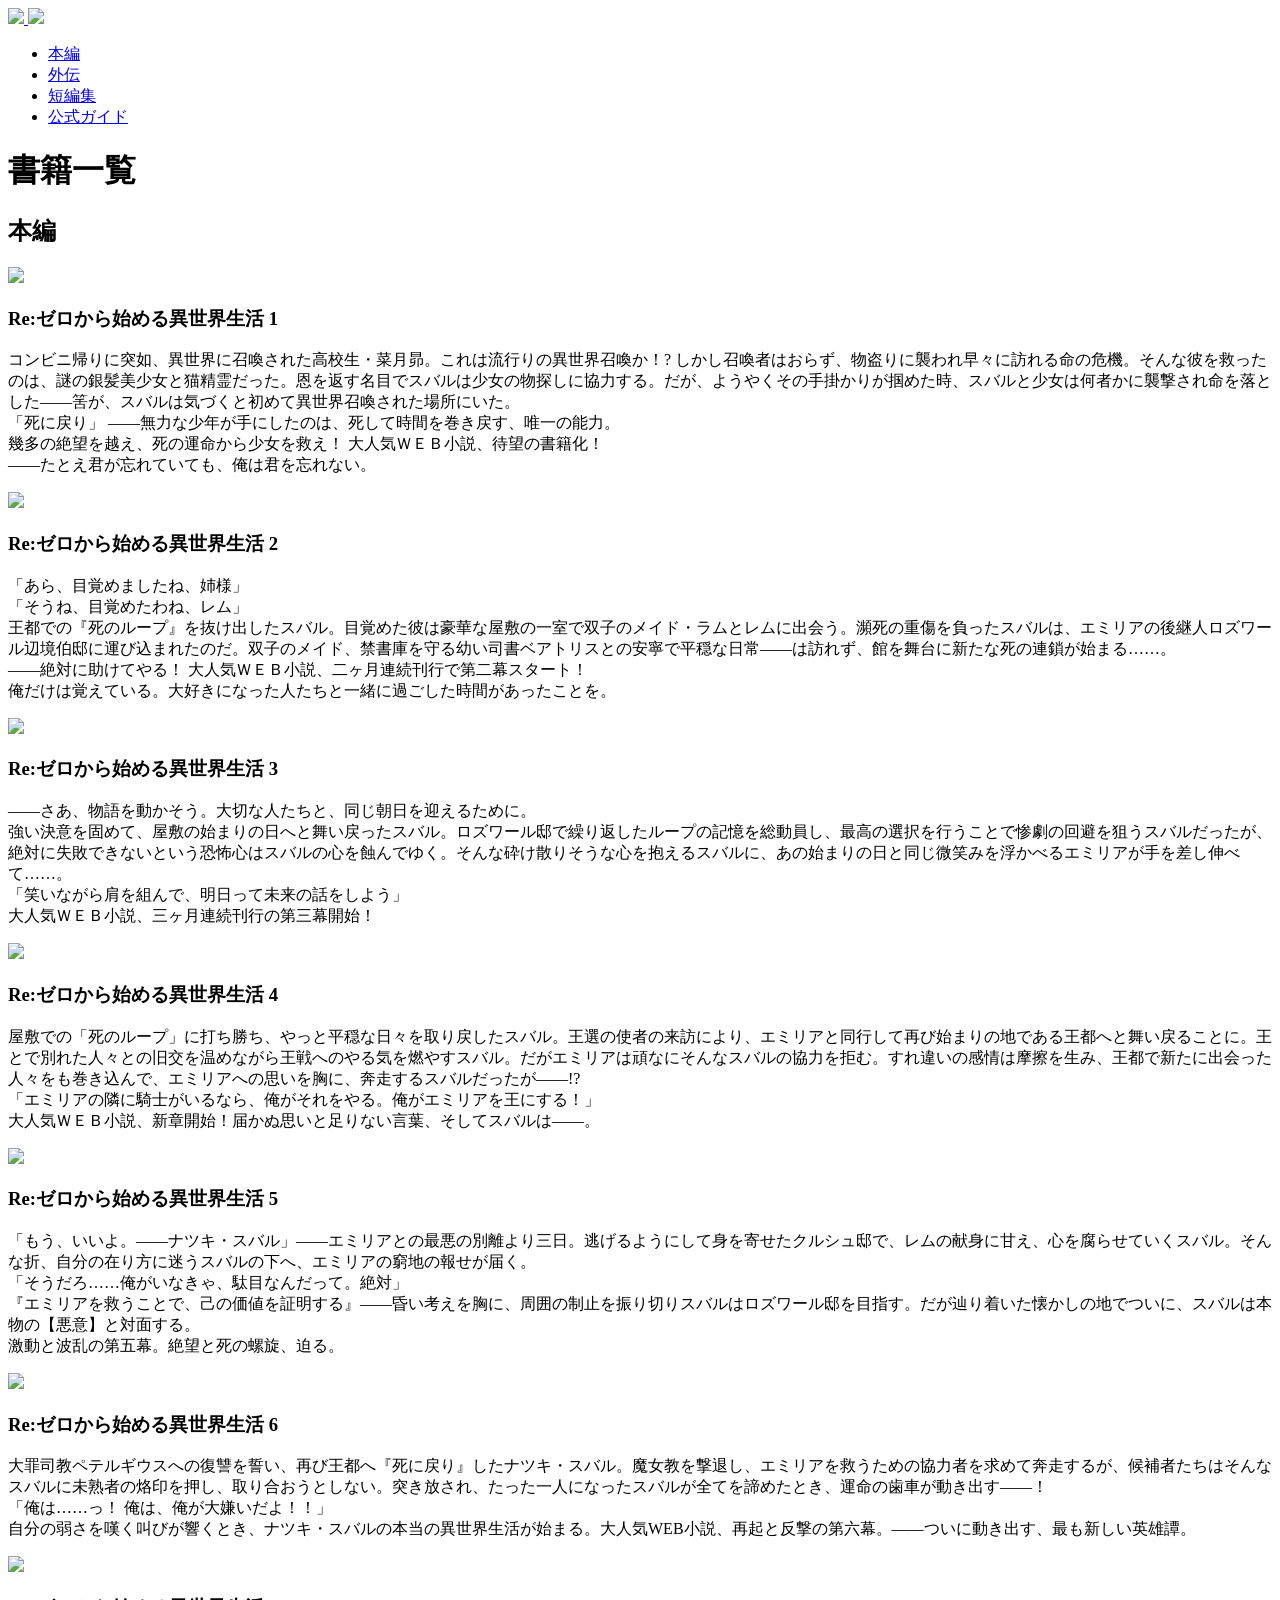
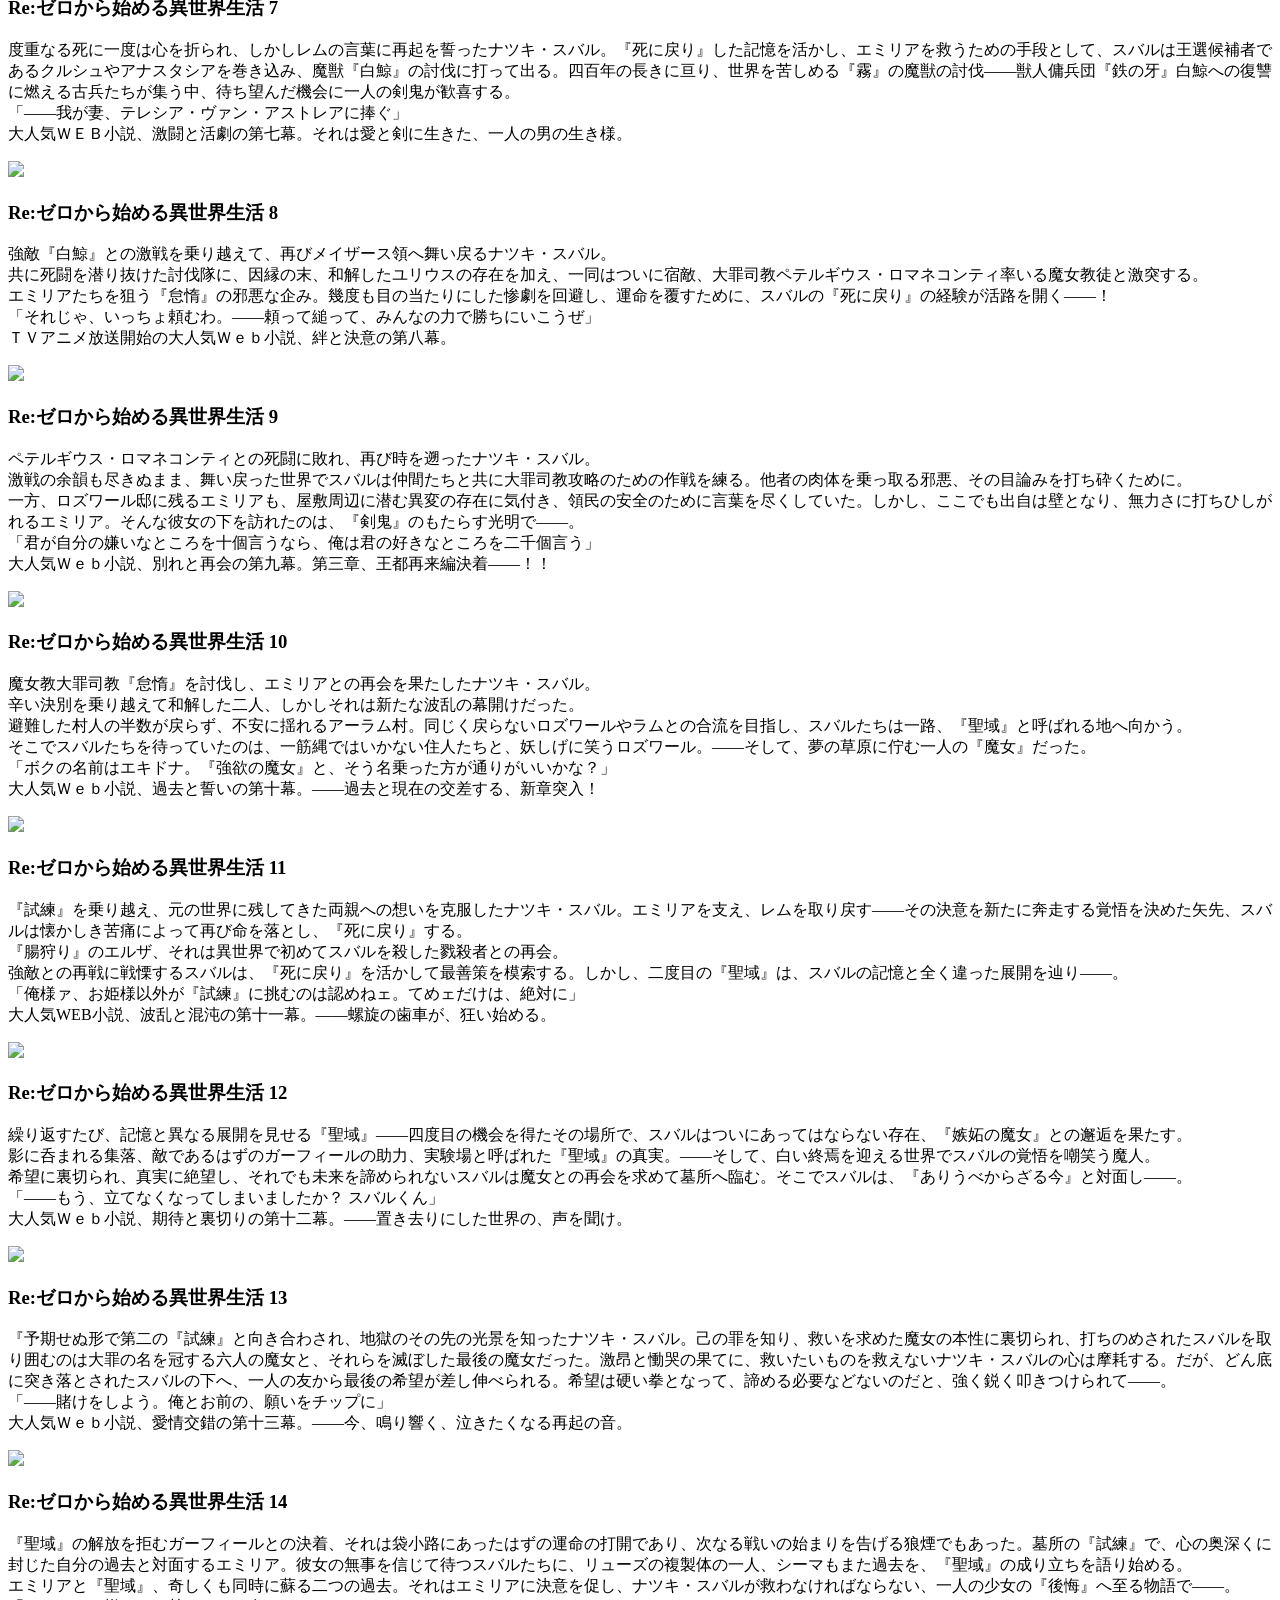
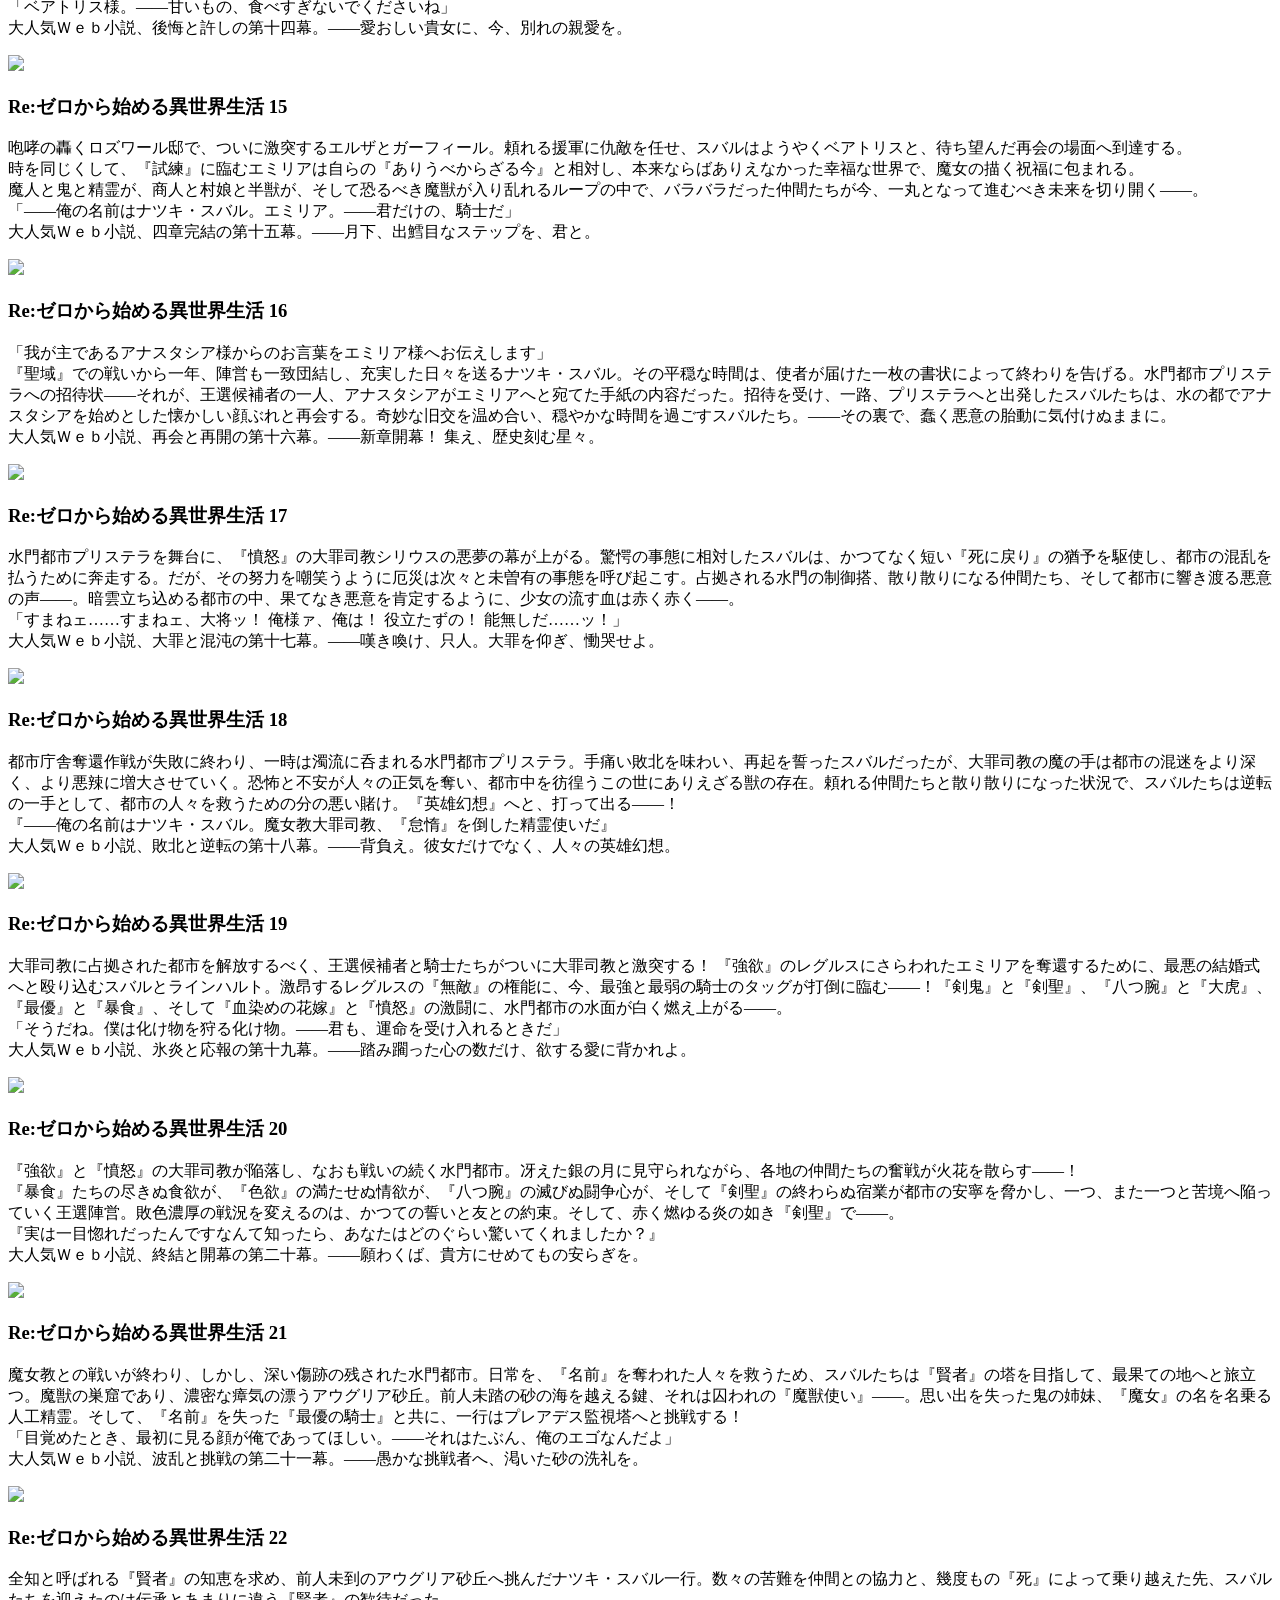
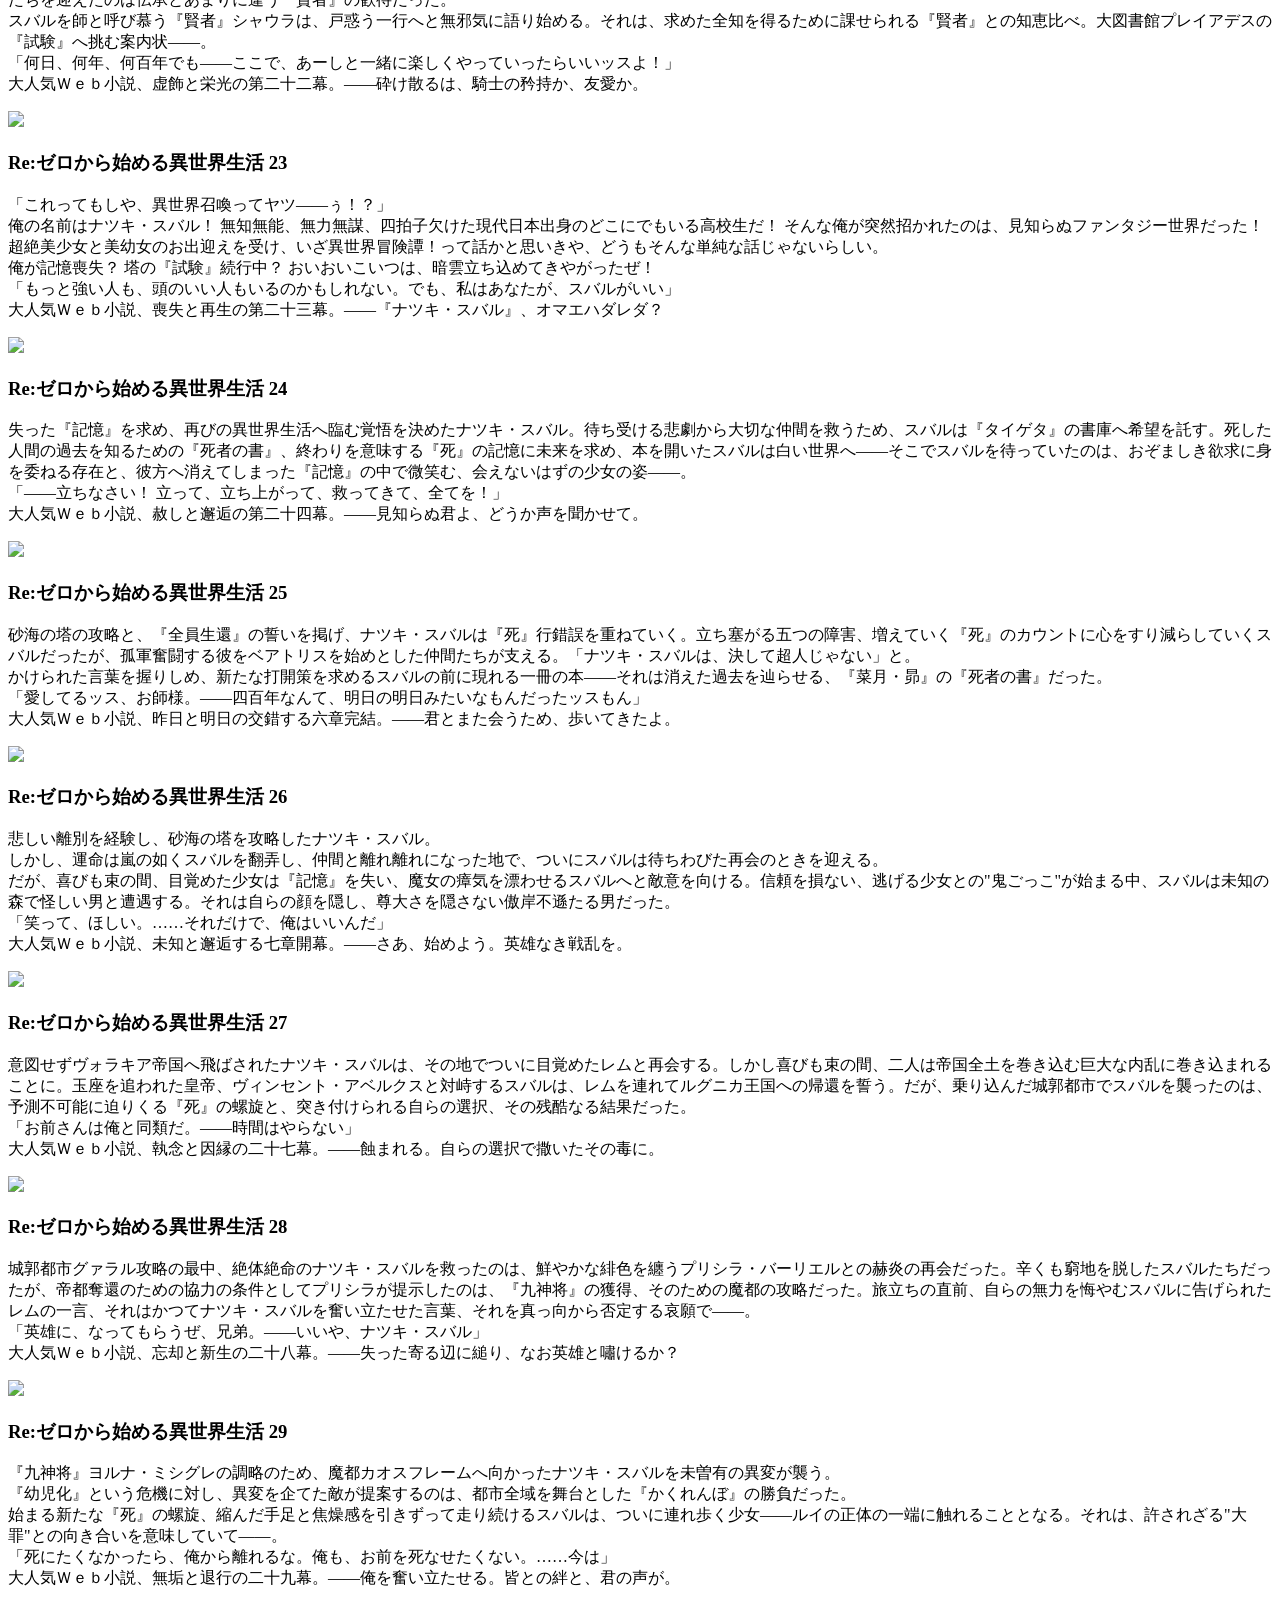
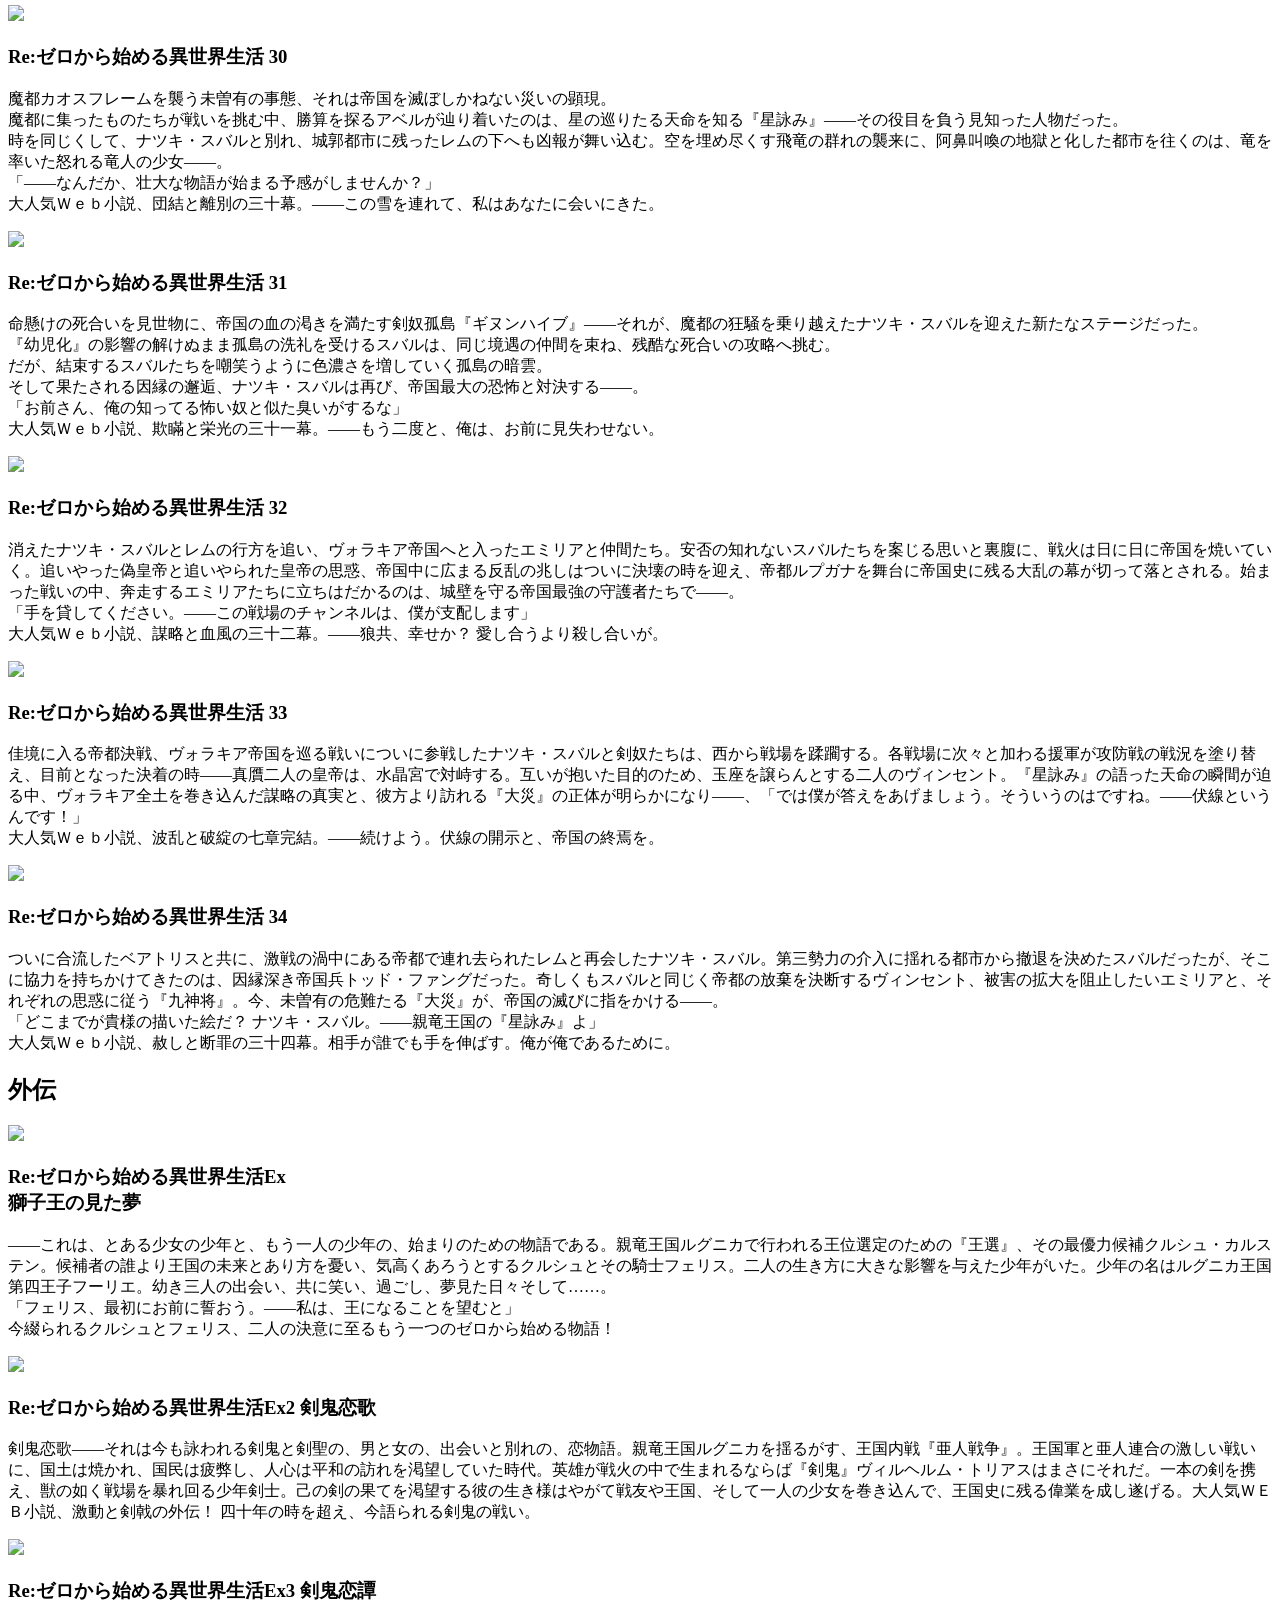
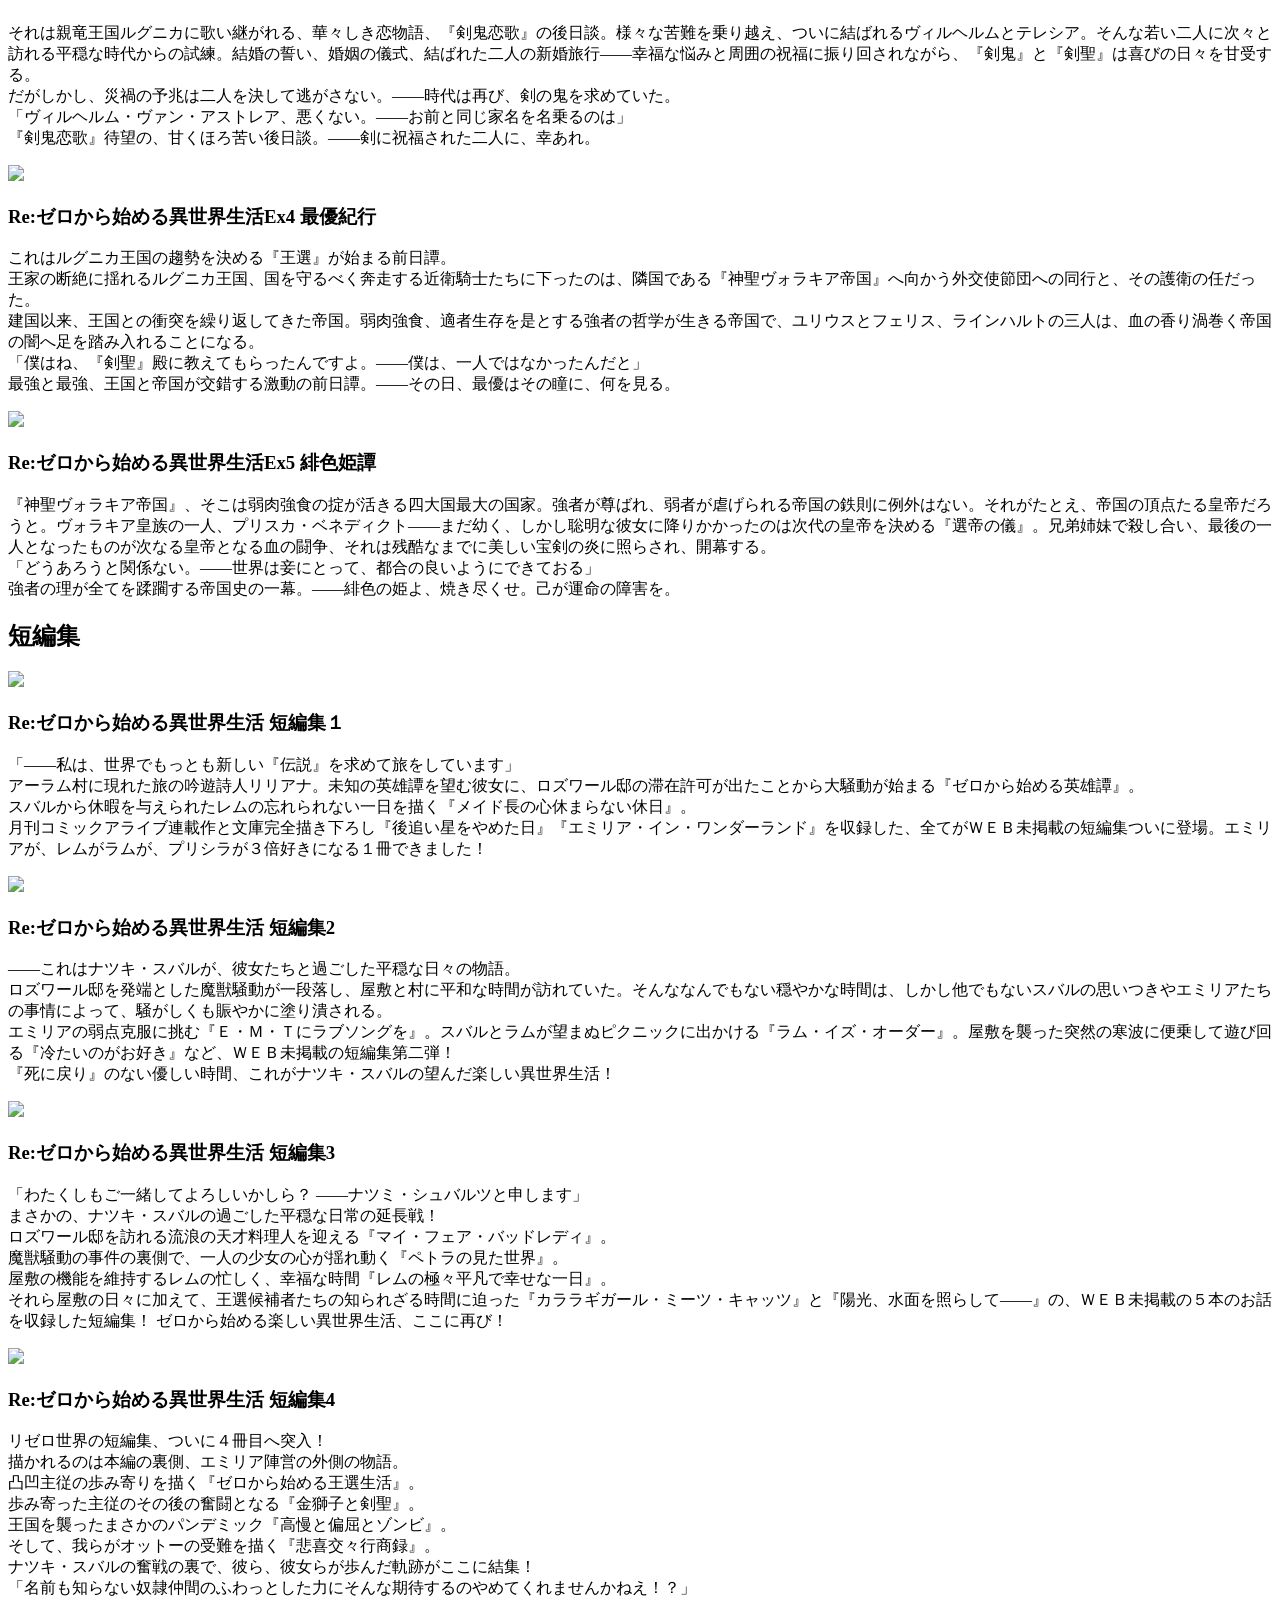
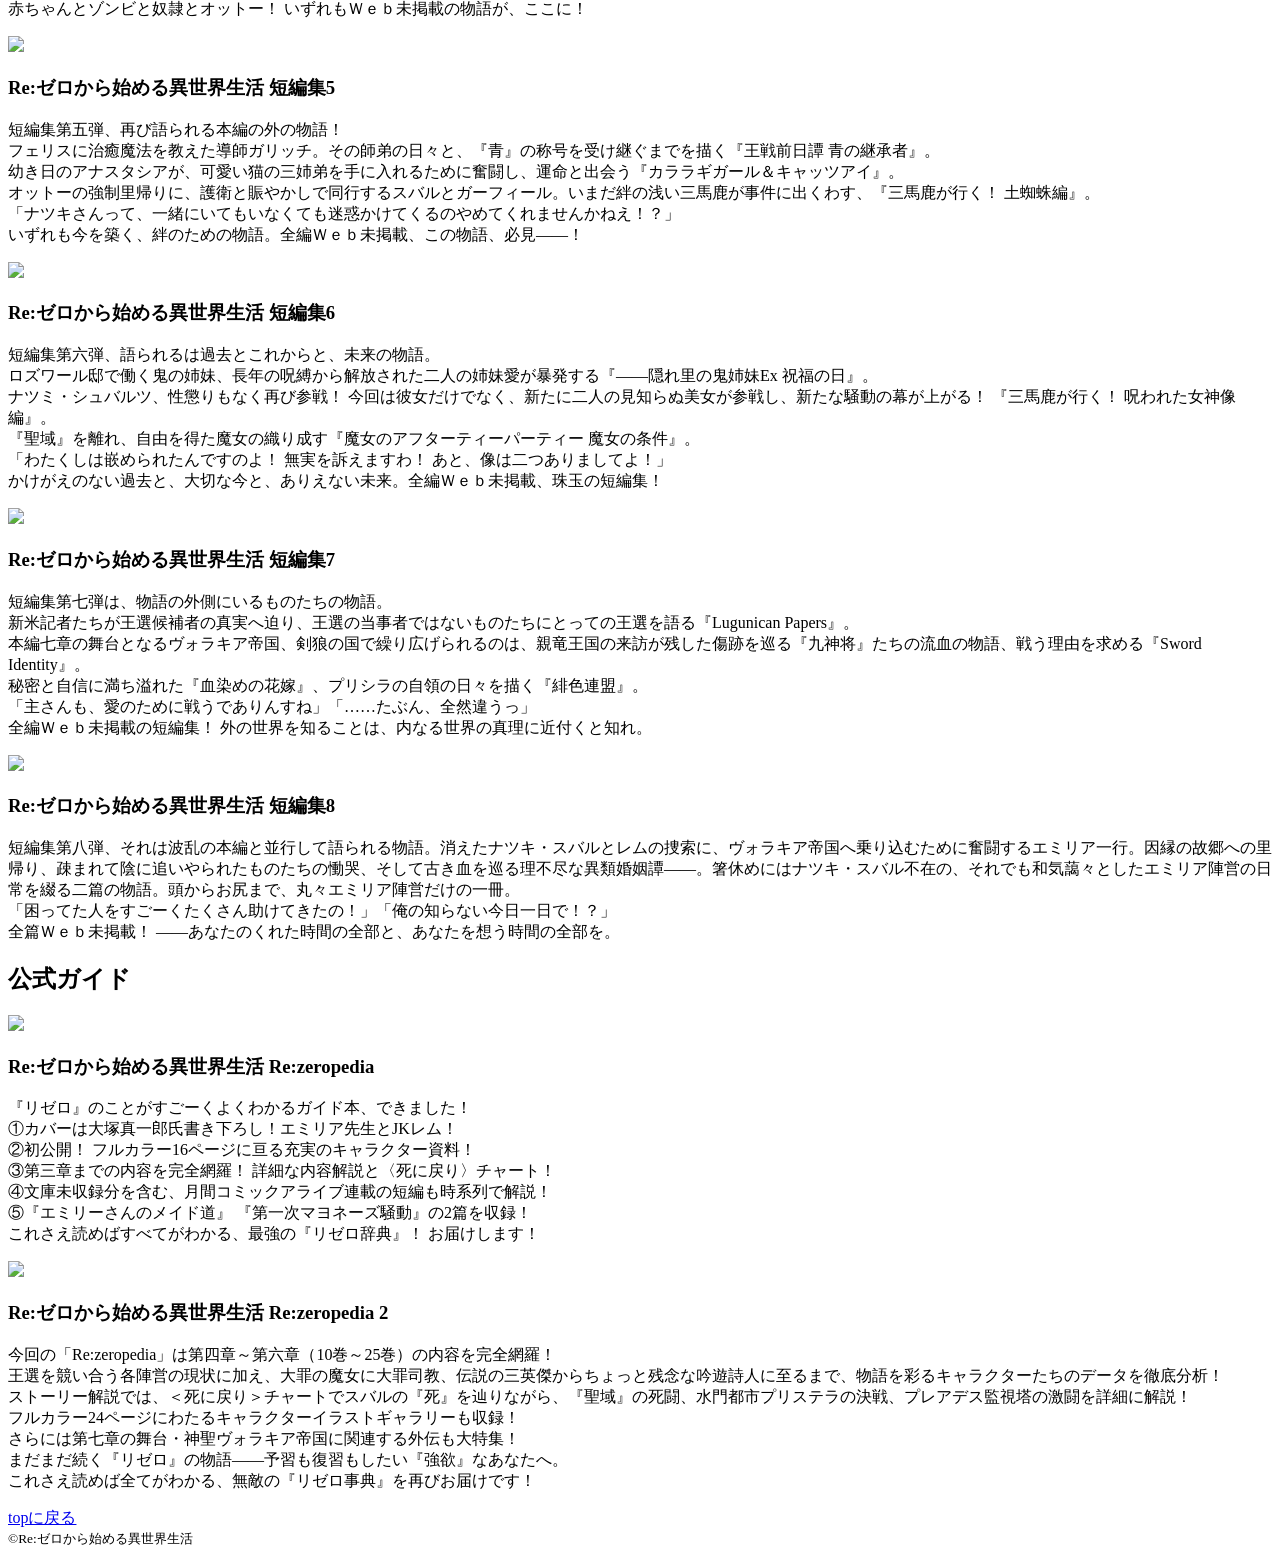
==== index.html @ 79a9c74a "Add files via upload" ====
<!DOCTYPE html>
<html lang="ja">

<head>
  <meta charset="UTF-8">
  <meta name="viewport" content="width=device-width, initial-scale=1.0">
  <title>Re:ゼロから始める異世界生活 書籍一覧</title>
  <link rel="stylesheet" href="style.css">
  <link rel="shortcut icon" href="7-78067_book-icon-by-book-favicon-free.png" type="image/x-icon">
</head>

<body>
  <header>
    <a href="#" target="_blank" id="top"><img src="rogo.png" width="400">
      <img src="rogo.png" width="400" class="layer">
    </a>
    <nav>
      <ul>
        <li><a href="#honpen">本編</a></li>
        <li><a href="#ex">外伝</a></li>
        <li><a href="#short">短編集</a></li>
        <li><a href="#p">公式ガイド</a></li>
      </ul>
    </nav>
  </header>

  <main>
    <h1>書籍一覧</h1>
    <h2 id="honpen">本編</h2>
    <div class="container">
      <img src="img/1.jpg" height="320">
      <div class="intro">
        <h3>Re:ゼロから始める異世界生活 1</h3>
        <p>コンビニ帰りに突如、異世界に召喚された高校生・菜月昴。これは流行りの異世界召喚か！? しかし召喚者はおらず、物盗りに襲われ早々に訪れる命の危機。そんな彼を救ったのは、謎の銀髪美少女と猫精霊だった。恩を返す名目でスバルは少女の物探しに協力する。だが、ようやくその手掛かりが掴めた時、スバルと少女は何者かに襲撃され命を落とした――筈が、スバルは気づくと初めて異世界召喚された場所にいた。<br>「死に戻り」 ――無力な少年が手にしたのは、死して時間を巻き戻す、唯一の能力。<br>幾多の絶望を越え、死の運命から少女を救え！ 大人気ＷＥＢ小説、待望の書籍化！<br>――たとえ君が忘れていても、俺は君を忘れない。</p>
      </div>
    </div>
    <div class="container">
      <img src="img/2.jpg" height="320">
      <div class="intro">
        <h3>Re:ゼロから始める異世界生活 2</h3>
        <p>「あら、目覚めましたね、姉様」<br>「そうね、目覚めたわね、レム」<br>王都での『死のループ』を抜け出したスバル。目覚めた彼は豪華な屋敷の一室で双子のメイド・ラムとレムに出会う。瀕死の重傷を負ったスバルは、エミリアの後継人ロズワール辺境伯邸に運び込まれたのだ。双子のメイド、禁書庫を守る幼い司書ベアトリスとの安寧で平穏な日常――は訪れず、館を舞台に新たな死の連鎖が始まる……。<br>――絶対に助けてやる！ 大人気ＷＥＢ小説、二ヶ月連続刊行で第二幕スタート！<br>俺だけは覚えている。大好きになった人たちと一緒に過ごした時間があったことを。</p>
      </div>
    </div>
    <div class="container">
      <img src="img/3.jpg" height="320">
      <div class="intro">
        <h3>Re:ゼロから始める異世界生活 3</h3>
        <p>――さあ、物語を動かそう。大切な人たちと、同じ朝日を迎えるために。<br>強い決意を固めて、屋敷の始まりの日へと舞い戻ったスバル。ロズワール邸で繰り返したループの記憶を総動員し、最高の選択を行うことで惨劇の回避を狙うスバルだったが、絶対に失敗できないという恐怖心はスバルの心を蝕んでゆく。そんな砕け散りそうな心を抱えるスバルに、あの始まりの日と同じ微笑みを浮かべるエミリアが手を差し伸べて……。<br>「笑いながら肩を組んで、明日って未来の話をしよう」<br>大人気ＷＥＢ小説、三ヶ月連続刊行の第三幕開始！</p>
      </div>
    </div>
    <div class="container">
      <img src="img/4.jpg" height="320">
      <div class="intro">
        <h3>Re:ゼロから始める異世界生活 4</h3>
        <p>屋敷での「死のループ」に打ち勝ち、やっと平穏な日々を取り戻したスバル。王選の使者の来訪により、エミリアと同行して再び始まりの地である王都へと舞い戻ることに。王とで別れた人々との旧交を温めながら王戦へのやる気を燃やすスバル。だがエミリアは頑なにそんなスバルの協力を拒む。すれ違いの感情は摩擦を生み、王都で新たに出会った人々をも巻き込んで、エミリアへの思いを胸に、奔走するスバルだったが――!? <br>「エミリアの隣に騎士がいるなら、俺がそれをやる。俺がエミリアを王にする！」<br>大人気ＷＥＢ小説、新章開始！届かぬ思いと足りない言葉、そしてスバルは――。</p>
      </div>
    </div>
    <div class="container">
      <img src="img/5.jpg" height="320">
      <div class="intro">
        <h3>Re:ゼロから始める異世界生活 5</h3>
        <p>「もう、いいよ。――ナツキ・スバル」――エミリアとの最悪の別離より三日。逃げるようにして身を寄せたクルシュ邸で、レムの献身に甘え、心を腐らせていくスバル。そんな折、自分の在り方に迷うスバルの下へ、エミリアの窮地の報せが届く。<br>「そうだろ……俺がいなきゃ、駄目なんだって。絶対」<br>『エミリアを救うことで、己の価値を証明する』――昏い考えを胸に、周囲の制止を振り切りスバルはロズワール邸を目指す。だが辿り着いた懐かしの地でついに、スバルは本物の【悪意】と対面する。<br>激動と波乱の第五幕。絶望と死の螺旋、迫る。</p>
      </div>
    </div>
    <div class="container">
      <img src="img/6.jpg" height="320">
      <div class="intro">
        <h3>Re:ゼロから始める異世界生活 6</h3>
        <p>大罪司教ペテルギウスへの復讐を誓い、再び王都へ『死に戻り』したナツキ・スバル。魔女教を撃退し、エミリアを救うための協力者を求めて奔走するが、候補者たちはそんなスバルに未熟者の烙印を押し、取り合おうとしない。突き放され、たった一人になったスバルが全てを諦めたとき、運命の歯車が動き出す――！<br>「俺は……っ！ 俺は、俺が大嫌いだよ！！」<br>自分の弱さを嘆く叫びが響くとき、ナツキ・スバルの本当の異世界生活が始まる。大人気WEB小説、再起と反撃の第六幕。――ついに動き出す、最も新しい英雄譚。</p>
      </div>
    </div>
    <div class="container">
      <img src="img/7.jpg" height="320">
      <div class="intro">
        <h3>Re:ゼロから始める異世界生活 7</h3>
        <p>度重なる死に一度は心を折られ、しかしレムの言葉に再起を誓ったナツキ・スバル。『死に戻り』した記憶を活かし、エミリアを救うための手段として、スバルは王選候補者であるクルシュやアナスタシアを巻き込み、魔獣『白鯨』の討伐に打って出る。四百年の長きに亘り、世界を苦しめる『霧』の魔獣の討伐――獣人傭兵団『鉄の牙』白鯨への復讐に燃える古兵たちが集う中、待ち望んだ機会に一人の剣鬼が歓喜する。<br>「――我が妻、テレシア・ヴァン・アストレアに捧ぐ」<br>大人気ＷＥＢ小説、激闘と活劇の第七幕。それは愛と剣に生きた、一人の男の生き様。</p>
      </div>
    </div>
    <div class="container">
      <img src="img/8.jpg" height="320">
      <div class="intro">
        <h3>Re:ゼロから始める異世界生活 8</h3>
        <p>強敵『白鯨』との激戦を乗り越えて、再びメイザース領へ舞い戻るナツキ・スバル。<br>共に死闘を潜り抜けた討伐隊に、因縁の末、和解したユリウスの存在を加え、一同はついに宿敵、大罪司教ペテルギウス・ロマネコンティ率いる魔女教徒と激突する。<br>エミリアたちを狙う『怠惰』の邪悪な企み。幾度も目の当たりにした惨劇を回避し、運命を覆すために、スバルの『死に戻り』の経験が活路を開く――！<br>「それじゃ、いっちょ頼むわ。――頼って縋って、みんなの力で勝ちにいこうぜ」<br>ＴＶアニメ放送開始の大人気Ｗｅｂ小説、絆と決意の第八幕。</p>
      </div>
    </div>
    <div class="container">
      <img src="img/9.jpg" height="320">
      <div class="intro">
        <h3>Re:ゼロから始める異世界生活 9</h3>
        <p>ペテルギウス・ロマネコンティとの死闘に敗れ、再び時を遡ったナツキ・スバル。<br>激戦の余韻も尽きぬまま、舞い戻った世界でスバルは仲間たちと共に大罪司教攻略のための作戦を練る。他者の肉体を乗っ取る邪悪、その目論みを打ち砕くために。<br>一方、ロズワール邸に残るエミリアも、屋敷周辺に潜む異変の存在に気付き、領民の安全のために言葉を尽くしていた。しかし、ここでも出自は壁となり、無力さに打ちひしがれるエミリア。そんな彼女の下を訪れたのは、『剣鬼』のもたらす光明で――。<br>「君が自分の嫌いなところを十個言うなら、俺は君の好きなところを二千個言う」<br>大人気Ｗｅｂ小説、別れと再会の第九幕。第三章、王都再来編決着――！！</p>
      </div>
    </div>
    <div class="container">
      <img src="img/10.jpg" height="320">
      <div class="intro">
        <h3>Re:ゼロから始める異世界生活 10</h3>
        <p>魔女教大罪司教『怠惰』を討伐し、エミリアとの再会を果たしたナツキ・スバル。<br>辛い決別を乗り越えて和解した二人、しかしそれは新たな波乱の幕開けだった。<br>避難した村人の半数が戻らず、不安に揺れるアーラム村。同じく戻らないロズワールやラムとの合流を目指し、スバルたちは一路、『聖域』と呼ばれる地へ向かう。<br>そこでスバルたちを待っていたのは、一筋縄ではいかない住人たちと、妖しげに笑うロズワール。――そして、夢の草原に佇む一人の『魔女』だった。<br>「ボクの名前はエキドナ。『強欲の魔女』と、そう名乗った方が通りがいいかな？」<br>大人気Ｗｅｂ小説、過去と誓いの第十幕。――過去と現在の交差する、新章突入！</p>
      </div>
    </div>
    <div class="container">
      <img src="img/11.jpg" height="320">
      <div class="intro">
        <h3>Re:ゼロから始める異世界生活 11</h3>
        <p>『試練』を乗り越え、元の世界に残してきた両親への想いを克服したナツキ・スバル。エミリアを支え、レムを取り戻す――その決意を新たに奔走する覚悟を決めた矢先、スバルは懐かしき苦痛によって再び命を落とし、『死に戻り』する。<br>『腸狩り』のエルザ、それは異世界で初めてスバルを殺した戮殺者との再会。<br>強敵との再戦に戦慄するスバルは、『死に戻り』を活かして最善策を模索する。しかし、二度目の『聖域』は、スバルの記憶と全く違った展開を辿り――。<br>「俺様ァ、お姫様以外が『試練』に挑むのは認めねェ。てめェだけは、絶対に」<br>大人気WEB小説、波乱と混沌の第十一幕。――螺旋の歯車が、狂い始める。</p>
      </div>
    </div>
    <div class="container">
      <img src="img/12.jpg" height="320">
      <div class="intro">
        <h3>Re:ゼロから始める異世界生活 12</h3>
        <p>繰り返すたび、記憶と異なる展開を見せる『聖域』――四度目の機会を得たその場所で、スバルはついにあってはならない存在、『嫉妬の魔女』との邂逅を果たす。<br>影に呑まれる集落、敵であるはずのガーフィールの助力、実験場と呼ばれた『聖域』の真実。――そして、白い終焉を迎える世界でスバルの覚悟を嘲笑う魔人。<br>希望に裏切られ、真実に絶望し、それでも未来を諦められないスバルは魔女との再会を求めて墓所へ臨む。そこでスバルは、『ありうべからざる今』と対面し――。<br>「――もう、立てなくなってしまいましたか？ スバルくん」<br>大人気Ｗｅｂ小説、期待と裏切りの第十二幕。――置き去りにした世界の、声を聞け。</p>
      </div>
    </div>
    <div class="container">
      <img src="img/13.jpg" height="320">
      <div class="intro">
        <h3>Re:ゼロから始める異世界生活 13</h3>
        <p>『予期せぬ形で第二の『試練』と向き合わされ、地獄のその先の光景を知ったナツキ・スバル。己の罪を知り、救いを求めた魔女の本性に裏切られ、打ちのめされたスバルを取り囲むのは大罪の名を冠する六人の魔女と、それらを滅ぼした最後の魔女だった。激昂と慟哭の果てに、救いたいものを救えないナツキ・スバルの心は摩耗する。だが、どん底に突き落とされたスバルの下へ、一人の友から最後の希望が差し伸べられる。希望は硬い拳となって、諦める必要などないのだと、強く鋭く叩きつけられて――。<br>「――賭けをしよう。俺とお前の、願いをチップに」<br>大人気Ｗｅｂ小説、愛情交錯の第十三幕。――今、鳴り響く、泣きたくなる再起の音。</p>
      </div>
    </div>
    <div class="container">
      <img src="img/14.jpg" height="320">
      <div class="intro">
        <h3>Re:ゼロから始める異世界生活 14</h3>
        <p>『聖域』の解放を拒むガーフィールとの決着、それは袋小路にあったはずの運命の打開であり、次なる戦いの始まりを告げる狼煙でもあった。墓所の『試練』で、心の奥深くに封じた自分の過去と対面するエミリア。彼女の無事を信じて待つスバルたちに、リューズの複製体の一人、シーマもまた過去を、『聖域』の成り立ちを語り始める。<br>エミリアと『聖域』、奇しくも同時に蘇る二つの過去。それはエミリアに決意を促し、ナツキ・スバルが救わなければならない、一人の少女の『後悔』へ至る物語で――。<br>「ベアトリス様。――甘いもの、食べすぎないでくださいね」<br>大人気Ｗｅｂ小説、後悔と許しの第十四幕。――愛おしい貴女に、今、別れの親愛を。</p>
      </div>
    </div>
    <div class="container">
      <img src="img/15.jpg" height="320">
      <div class="intro">
        <h3>Re:ゼロから始める異世界生活 15</h3>
        <p>咆哮の轟くロズワール邸で、ついに激突するエルザとガーフィール。頼れる援軍に仇敵を任せ、スバルはようやくベアトリスと、待ち望んだ再会の場面へ到達する。<br>時を同じくして、『試練』に臨むエミリアは自らの『ありうべからざる今』と相対し、本来ならばありえなかった幸福な世界で、魔女の描く祝福に包まれる。<br>魔人と鬼と精霊が、商人と村娘と半獣が、そして恐るべき魔獣が入り乱れるループの中で、バラバラだった仲間たちが今、一丸となって進むべき未来を切り開く――。<br>「――俺の名前はナツキ・スバル。エミリア。――君だけの、騎士だ」<br>大人気Ｗｅｂ小説、四章完結の第十五幕。――月下、出鱈目なステップを、君と。</p>
      </div>
    </div>
    <div class="container">
      <img src="img/16.jpg" height="320">
      <div class="intro">
        <h3>Re:ゼロから始める異世界生活 16</h3>
        <p>「我が主であるアナスタシア様からのお言葉をエミリア様へお伝えします」<br>『聖域』での戦いから一年、陣営も一致団結し、充実した日々を送るナツキ・スバル。その平穏な時間は、使者が届けた一枚の書状によって終わりを告げる。水門都市プリステラへの招待状――それが、王選候補者の一人、アナスタシアがエミリアへと宛てた手紙の内容だった。招待を受け、一路、プリステラへと出発したスバルたちは、水の都でアナスタシアを始めとした懐かしい顔ぶれと再会する。奇妙な旧交を温め合い、穏やかな時間を過ごすスバルたち。――その裏で、蠢く悪意の胎動に気付けぬままに。<br>大人気Ｗｅｂ小説、再会と再開の第十六幕。――新章開幕！ 集え、歴史刻む星々。</p>
      </div>
    </div>
    <div class="container">
      <img src="img/17.jpg" height="320">
      <div class="intro">
        <h3>Re:ゼロから始める異世界生活 17</h3>
        <p>水門都市プリステラを舞台に、『憤怒』の大罪司教シリウスの悪夢の幕が上がる。驚愕の事態に相対したスバルは、かつてなく短い『死に戻り』の猶予を駆使し、都市の混乱を払うために奔走する。だが、その努力を嘲笑うように厄災は次々と未曽有の事態を呼び起こす。占拠される水門の制御搭、散り散りになる仲間たち、そして都市に響き渡る悪意の声――。暗雲立ち込める都市の中、果てなき悪意を肯定するように、少女の流す血は赤く赤く――。<br>「すまねェ……すまねェ、大将ッ！ 俺様ァ、俺は！ 役立たずの！ 能無しだ……ッ！」<br>大人気Ｗｅｂ小説、大罪と混沌の第十七幕。――嘆き喚け、只人。大罪を仰ぎ、慟哭せよ。</p>
      </div>
    </div>
    <div class="container">
      <img src="img/18.jpg" height="320">
      <div class="intro">
        <h3>Re:ゼロから始める異世界生活 18</h3>
        <p>都市庁舎奪還作戦が失敗に終わり、一時は濁流に呑まれる水門都市プリステラ。手痛い敗北を味わい、再起を誓ったスバルだったが、大罪司教の魔の手は都市の混迷をより深く、より悪辣に増大させていく。恐怖と不安が人々の正気を奪い、都市中を彷徨うこの世にありえざる獣の存在。頼れる仲間たちと散り散りになった状況で、スバルたちは逆転の一手として、都市の人々を救うための分の悪い賭け。『英雄幻想』へと、打って出る――！<br>『――俺の名前はナツキ・スバル。魔女教大罪司教、『怠惰』を倒した精霊使いだ』<br>大人気Ｗｅｂ小説、敗北と逆転の第十八幕。――背負え。彼女だけでなく、人々の英雄幻想。</p>
      </div>
    </div>
    <div class="container">
      <div>
        <img src="img/19.jpg" height="320">
      </div>
      <div class="intro">
        <h3>Re:ゼロから始める異世界生活 19</h3>
        <p>大罪司教に占拠された都市を解放するべく、王選候補者と騎士たちがついに大罪司教と激突する！ 『強欲』のレグルスにさらわれたエミリアを奪還するために、最悪の結婚式へと殴り込むスバルとラインハルト。激昂するレグルスの『無敵』の権能に、今、最強と最弱の騎士のタッグが打倒に臨む――！『剣鬼』と『剣聖』、『八つ腕』と『大虎』、『最優』と『暴食』、そして『血染めの花嫁』と『憤怒』の激闘に、水門都市の水面が白く燃え上がる――。<br>「そうだね。僕は化け物を狩る化け物。――君も、運命を受け入れるときだ」<br>大人気Ｗｅｂ小説、氷炎と応報の第十九幕。――踏み躙った心の数だけ、欲する愛に背かれよ。</p>
      </div>
    </div>
    <div class="container">
      <img src="img/20.jpg" height="320">
      <div class="intro">
        <h3>Re:ゼロから始める異世界生活 20</h3>
        <p>『強欲』と『憤怒』の大罪司教が陥落し、なおも戦いの続く水門都市。冴えた銀の月に見守られながら、各地の仲間たちの奮戦が火花を散らす――！<br> 『暴食』たちの尽きぬ食欲が、『色欲』の満たせぬ情欲が、『八つ腕』の滅びぬ闘争心が、そして『剣聖』の終わらぬ宿業が都市の安寧を脅かし、一つ、また一つと苦境へ陥っていく王選陣営。敗色濃厚の戦況を変えるのは、かつての誓いと友との約束。そして、赤く燃ゆる炎の如き『剣聖』で――。<br>『実は一目惚れだったんですなんて知ったら、あなたはどのぐらい驚いてくれましたか？』<br>大人気Ｗｅｂ小説、終結と開幕の第二十幕。――願わくば、貴方にせめてもの安らぎを。</p>
      </div>
    </div>
    <div class="container">
      <img src="img/21.jpg" height="320">
      <div class="intro">
        <h3>Re:ゼロから始める異世界生活 21</h3>
        <p>魔女教との戦いが終わり、しかし、深い傷跡の残された水門都市。日常を、『名前』を奪われた人々を救うため、スバルたちは『賢者』の塔を目指して、最果ての地へと旅立つ。魔獣の巣窟であり、濃密な瘴気の漂うアウグリア砂丘。前人未踏の砂の海を越える鍵、それは囚われの『魔獣使い』――。思い出を失った鬼の姉妹、『魔女』の名を名乗る人工精霊。そして、『名前』を失った『最優の騎士』と共に、一行はプレアデス監視塔へと挑戦する！<br>「目覚めたとき、最初に見る顔が俺であってほしい。――それはたぶん、俺のエゴなんだよ」<br> 大人気Ｗｅｂ小説、波乱と挑戦の第二十一幕。――愚かな挑戦者へ、渇いた砂の洗礼を。</p>
      </div>
    </div>
    <div class="container">
      <img src="img/22.jpg" height="320">
      <div class="intro">
        <h3>Re:ゼロから始める異世界生活 22</h3>
        <p>全知と呼ばれる『賢者』の知恵を求め、前人未到のアウグリア砂丘へ挑んだナツキ・スバル一行。数々の苦難を仲間との協力と、幾度もの『死』によって乗り越えた先、スバルたちを迎えたのは伝承とあまりに違う『賢者』の歓待だった。<br>スバルを師と呼び慕う『賢者』シャウラは、戸惑う一行へと無邪気に語り始める。それは、求めた全知を得るために課せられる『賢者』との知恵比べ。大図書館プレイアデスの『試験』へ挑む案内状――。<br>「何日、何年、何百年でも――ここで、あーしと一緒に楽しくやっていったらいいッスよ！」<br>大人気Ｗｅｂ小説、虚飾と栄光の第二十二幕。――砕け散るは、騎士の矜持か、友愛か。</p>
      </div>
    </div>
    <div class="container">
      <img src="img/23.jpg" height="320">
      <div class="intro">
        <h3>Re:ゼロから始める異世界生活 23</h3>
        <p>「これってもしや、異世界召喚ってヤツ――ぅ！？」<br>俺の名前はナツキ・スバル！ 無知無能、無力無謀、四拍子欠けた現代日本出身のどこにでもいる高校生だ！ そんな俺が突然招かれたのは、見知らぬファンタジー世界だった！<br>超絶美少女と美幼女のお出迎えを受け、いざ異世界冒険譚！って話かと思いきや、どうもそんな単純な話じゃないらしい。<br>俺が記憶喪失？ 塔の『試験』続行中？ おいおいこいつは、暗雲立ち込めてきやがったぜ！<br>「もっと強い人も、頭のいい人もいるのかもしれない。でも、私はあなたが、スバルがいい」<br>大人気Ｗｅｂ小説、喪失と再生の第二十三幕。――『ナツキ・スバル』、オマエハダレダ？</p>
      </div>
    </div>
    <div class="container">
      <img src="img/24.jpg" height="320">
      <div class="intro">
        <h3>Re:ゼロから始める異世界生活 24</h3>
        <p>失った『記憶』を求め、再びの異世界生活へ臨む覚悟を決めたナツキ・スバル。待ち受ける悲劇から大切な仲間を救うため、スバルは『タイゲタ』の書庫へ希望を託す。死した人間の過去を知るための『死者の書』、終わりを意味する『死』の記憶に未来を求め、本を開いたスバルは白い世界へ――そこでスバルを待っていたのは、おぞましき欲求に身を委ねる存在と、彼方へ消えてしまった『記憶』の中で微笑む、会えないはずの少女の姿――。<br>「――立ちなさい！ 立って、立ち上がって、救ってきて、全てを！」<br>大人気Ｗｅｂ小説、赦しと邂逅の第二十四幕。――見知らぬ君よ、どうか声を聞かせて。</p>
      </div>
    </div>
    <div class="container">
      <img src="img/25.jpg" height="320">
      <div class="intro">
        <h3>Re:ゼロから始める異世界生活 25</h3>
        <p>砂海の塔の攻略と、『全員生還』の誓いを掲げ、ナツキ・スバルは『死』行錯誤を重ねていく。立ち塞がる五つの障害、増えていく『死』のカウントに心をすり減らしていくスバルだったが、孤軍奮闘する彼をベアトリスを始めとした仲間たちが支える。「ナツキ・スバルは、決して超人じゃない」と。<br>かけられた言葉を握りしめ、新たな打開策を求めるスバルの前に現れる一冊の本――それは消えた過去を辿らせる、『菜月・昴』の『死者の書』だった。<br>「愛してるッス、お師様。――四百年なんて、明日の明日みたいなもんだったッスもん」<br>大人気Ｗｅｂ小説、昨日と明日の交錯する六章完結。――君とまた会うため、歩いてきたよ。</p>
      </div>
    </div>
    <div class="container">
      <img src="img/26.jpg" height="320">
      <div class="intro">
        <h3>Re:ゼロから始める異世界生活 26</h3>
        <p>悲しい離別を経験し、砂海の塔を攻略したナツキ・スバル。<br>しかし、運命は嵐の如くスバルを翻弄し、仲間と離れ離れになった地で、ついにスバルは待ちわびた再会のときを迎える。<br>だが、喜びも束の間、目覚めた少女は『記憶』を失い、魔女の瘴気を漂わせるスバルへと敵意を向ける。信頼を損ない、逃げる少女との"鬼ごっこ"が始まる中、スバルは未知の森で怪しい男と遭遇する。それは自らの顔を隠し、尊大さを隠さない傲岸不遜たる男だった。<br>「笑って、ほしい。……それだけで、俺はいいんだ」<br>大人気Ｗｅｂ小説、未知と邂逅する七章開幕。――さあ、始めよう。英雄なき戦乱を。</p>
      </div>
    </div>
    <div class="container">
      <img src="img/27.jpg" height="320">
      <div class="intro">
        <h3>Re:ゼロから始める異世界生活 27</h3>
        <p>意図せずヴォラキア帝国へ飛ばされたナツキ・スバルは、その地でついに目覚めたレムと再会する。しかし喜びも束の間、二人は帝国全土を巻き込む巨大な内乱に巻き込まれることに。玉座を追われた皇帝、ヴィンセント・アベルクスと対峙するスバルは、レムを連れてルグニカ王国への帰還を誓う。だが、乗り込んだ城郭都市でスバルを襲ったのは、予測不可能に迫りくる『死』の螺旋と、突き付けられる自らの選択、その残酷なる結果だった。<br>「お前さんは俺と同類だ。――時間はやらない」<br>大人気Ｗｅｂ小説、執念と因縁の二十七幕。――蝕まれる。自らの選択で撒いたその毒に。</p>
      </div>
    </div>
    <div class="container">
      <img src="img/28.jpg" height="320">
      <div class="intro">
        <h3>Re:ゼロから始める異世界生活 28</h3>
        <p>城郭都市グァラル攻略の最中、絶体絶命のナツキ・スバルを救ったのは、鮮やかな緋色を纏うプリシラ・バーリエルとの赫炎の再会だった。辛くも窮地を脱したスバルたちだったが、帝都奪還のための協力の条件としてプリシラが提示したのは、『九神将』の獲得、そのための魔都の攻略だった。旅立ちの直前、自らの無力を悔やむスバルに告げられたレムの一言、それはかつてナツキ・スバルを奮い立たせた言葉、それを真っ向から否定する哀願で――。<br>「英雄に、なってもらうぜ、兄弟。――いいや、ナツキ・スバル」<br>大人気Ｗｅｂ小説、忘却と新生の二十八幕。――失った寄る辺に縋り、なお英雄と嘯けるか？</p>
      </div>
    </div>
    <div class="container">
      <img src="img/29.jpg" height="320">
      <div class="intro">
        <h3>Re:ゼロから始める異世界生活 29</h3>
        <p>『九神将』ヨルナ・ミシグレの調略のため、魔都カオスフレームへ向かったナツキ・スバルを未曽有の異変が襲う。<br>『幼児化』という危機に対し、異変を企てた敵が提案するのは、都市全域を舞台とした『かくれんぼ』の勝負だった。<br>始まる新たな『死』の螺旋、縮んだ手足と焦燥感を引きずって走り続けるスバルは、ついに連れ歩く少女――ルイの正体の一端に触れることとなる。それは、許されざる"大罪"との向き合いを意味していて――。<br>「死にたくなかったら、俺から離れるな。俺も、お前を死なせたくない。……今は」<br>大人気Ｗｅｂ小説、無垢と退行の二十九幕。――俺を奮い立たせる。皆との絆と、君の声が。</p>
      </div>
    </div>
    <div class="container">
      <img src="img/30.jpg" height="320">
      <div class="intro">
        <h3>Re:ゼロから始める異世界生活 30</h3>
        <p>魔都カオスフレームを襲う未曽有の事態、それは帝国を滅ぼしかねない災いの顕現。<br>魔都に集ったものたちが戦いを挑む中、勝算を探るアベルが辿り着いたのは、星の巡りたる天命を知る『星詠み』――その役目を負う見知った人物だった。<br>時を同じくして、ナツキ・スバルと別れ、城郭都市に残ったレムの下へも凶報が舞い込む。空を埋め尽くす飛竜の群れの襲来に、阿鼻叫喚の地獄と化した都市を往くのは、竜を率いた怒れる竜人の少女――。<br>「――なんだか、壮大な物語が始まる予感がしませんか？」<br>大人気Ｗｅｂ小説、団結と離別の三十幕。――この雪を連れて、私はあなたに会いにきた。</p>
      </div>
    </div>
    <div class="container">
      <img src="img/31.jpg" height="320">
      <div class="intro">
        <h3>Re:ゼロから始める異世界生活 31</h3>
        <p>命懸けの死合いを見世物に、帝国の血の渇きを満たす剣奴孤島『ギヌンハイブ』――それが、魔都の狂騒を乗り越えたナツキ・スバルを迎えた新たなステージだった。<br>『幼児化』の影響の解けぬまま孤島の洗礼を受けるスバルは、同じ境遇の仲間を束ね、残酷な死合いの攻略へ挑む。<br>だが、結束するスバルたちを嘲笑うように色濃さを増していく孤島の暗雲。<br>そして果たされる因縁の邂逅、ナツキ・スバルは再び、帝国最大の恐怖と対決する――。<br>「お前さん、俺の知ってる怖い奴と似た臭いがするな」<br>大人気Ｗｅｂ小説、欺瞞と栄光の三十一幕。――もう二度と、俺は、お前に見失わせない。</p>
      </div>
    </div><div class="container">
      <img src="img/32.jpg" height="320">
      <div class="intro">
        <h3>Re:ゼロから始める異世界生活 32</h3>
        <p>消えたナツキ・スバルとレムの行方を追い、ヴォラキア帝国へと入ったエミリアと仲間たち。安否の知れないスバルたちを案じる思いと裏腹に、戦火は日に日に帝国を焼いていく。追いやった偽皇帝と追いやられた皇帝の思惑、帝国中に広まる反乱の兆しはついに決壊の時を迎え、帝都ルプガナを舞台に帝国史に残る大乱の幕が切って落とされる。始まった戦いの中、奔走するエミリアたちに立ちはだかるのは、城壁を守る帝国最強の守護者たちで――。<br>「手を貸してください。――この戦場のチャンネルは、僕が支配します」<br>大人気Ｗｅｂ小説、謀略と血風の三十二幕。――狼共、幸せか？ 愛し合うより殺し合いが。</p>
      </div>
    </div><div class="container">
      <img src="img/33.jpg" height="320">
      <div class="intro">
        <h3>Re:ゼロから始める異世界生活 33</h3>
        <p>佳境に入る帝都決戦、ヴォラキア帝国を巡る戦いについに参戦したナツキ・スバルと剣奴たちは、西から戦場を蹂躙する。各戦場に次々と加わる援軍が攻防戦の戦況を塗り替え、目前となった決着の時――真贋二人の皇帝は、水晶宮で対峙する。互いが抱いた目的のため、玉座を譲らんとする二人のヴィンセント。『星詠み』の語った天命の瞬間が迫る中、ヴォラキア全土を巻き込んだ謀略の真実と、彼方より訪れる『大災』の正体が明らかになり――、「では僕が答えをあげましょう。そういうのはですね。――伏線というんです！」<br>大人気Ｗｅｂ小説、波乱と破綻の七章完結。――続けよう。伏線の開示と、帝国の終焉を。</p>
      </div>
    </div><div class="container">
      <img src="img/34.jpg" height="320">
      <div class="intro">
        <h3>Re:ゼロから始める異世界生活 34</h3>
        <p>ついに合流したベアトリスと共に、激戦の渦中にある帝都で連れ去られたレムと再会したナツキ・スバル。第三勢力の介入に揺れる都市から撤退を決めたスバルだったが、そこに協力を持ちかけてきたのは、因縁深き帝国兵トッド・ファングだった。奇しくもスバルと同じく帝都の放棄を決断するヴィンセント、被害の拡大を阻止したいエミリアと、それぞれの思惑に従う『九神将』。今、未曽有の危難たる『大災』が、帝国の滅びに指をかける――。<br>「どこまでが貴様の描いた絵だ？ ナツキ・スバル。――親竜王国の『星詠み』よ」<br>大人気Ｗｅｂ小説、赦しと断罪の三十四幕。相手が誰でも手を伸ばす。俺が俺であるために。</p>
      </div>
    </div>

    <h2 id="ex">外伝</h2>
    <div class="container">
      <img src="img/ex1.jpg" height="320">
      <div class="intro">
        <h3>Re:ゼロから始める異世界生活Ex<br>獅子王の見た夢</h3>
        <p>――これは、とある少女の少年と、もう一人の少年の、始まりのための物語である。親竜王国ルグニカで行われる王位選定のための『王選』、その最優力候補クルシュ・カルステン。候補者の誰より王国の未来とあり方を憂い、気高くあろうとするクルシュとその騎士フェリス。二人の生き方に大きな影響を与えた少年がいた。少年の名はルグニカ王国第四王子フーリエ。幼き三人の出会い、共に笑い、過ごし、夢見た日々そして……。<br>「フェリス、最初にお前に誓おう。――私は、王になることを望むと」<br>今綴られるクルシュとフェリス、二人の決意に至るもう一つのゼロから始める物語！</p>
      </div>
    </div>
    <div class="container">
      <img src="img/ex2.jpg" height="320">
      <div class="intro">
        <h3>Re:ゼロから始める異世界生活Ex2 剣鬼恋歌</h3>
        <p>剣鬼恋歌――それは今も詠われる剣鬼と剣聖の、男と女の、出会いと別れの、恋物語。親竜王国ルグニカを揺るがす、王国内戦『亜人戦争』。王国軍と亜人連合の激しい戦いに、国土は焼かれ、国民は疲弊し、人心は平和の訪れを渇望していた時代。英雄が戦火の中で生まれるならば『剣鬼』ヴィルヘルム・トリアスはまさにそれだ。一本の剣を携え、獣の如く戦場を暴れ回る少年剣士。己の剣の果てを渇望する彼の生き様はやがて戦友や王国、そして一人の少女を巻き込んで、王国史に残る偉業を成し遂げる。大人気ＷＥＢ小説、激動と剣戟の外伝！ 四十年の時を超え、今語られる剣鬼の戦い。</p>
      </div>
    </div>
    <div class="container">
      <img src="img/ex3.jpg" height="320">
      <div class="intro">
        <h3>Re:ゼロから始める異世界生活Ex3 剣鬼恋譚</h3>
        <p>それは親竜王国ルグニカに歌い継がれる、華々しき恋物語、『剣鬼恋歌』の後日談。様々な苦難を乗り越え、ついに結ばれるヴィルヘルムとテレシア。そんな若い二人に次々と訪れる平穏な時代からの試練。結婚の誓い、婚姻の儀式、結ばれた二人の新婚旅行――幸福な悩みと周囲の祝福に振り回されながら、『剣鬼』と『剣聖』は喜びの日々を甘受する。<br>だがしかし、災禍の予兆は二人を決して逃がさない。――時代は再び、剣の鬼を求めていた。<br>「ヴィルヘルム・ヴァン・アストレア、悪くない。――お前と同じ家名を名乗るのは」<br>『剣鬼恋歌』待望の、甘くほろ苦い後日談。――剣に祝福された二人に、幸あれ。</p>
      </div>
    </div>
    <div class="container">
      <img src="img/ex4.jpg" height="320">
      <div class="intro">
        <h3>Re:ゼロから始める異世界生活Ex4 最優紀行</h3>
        <p>これはルグニカ王国の趨勢を決める『王選』が始まる前日譚。<br>王家の断絶に揺れるルグニカ王国、国を守るべく奔走する近衛騎士たちに下ったのは、隣国である『神聖ヴォラキア帝国』へ向かう外交使節団への同行と、その護衛の任だった。<br>建国以来、王国との衝突を繰り返してきた帝国。弱肉強食、適者生存を是とする強者の哲学が生きる帝国で、ユリウスとフェリス、ラインハルトの三人は、血の香り渦巻く帝国の闇へ足を踏み入れることになる。<br>「僕はね、『剣聖』殿に教えてもらったんですよ。――僕は、一人ではなかったんだと」<br>最強と最強、王国と帝国が交錯する激動の前日譚。――その日、最優はその瞳に、何を見る。</p>
      </div>
    </div>
    <div class="container">
      <img src="img/ex5.jpg" height="400">
      <div class="intro">
        <h3>Re:ゼロから始める異世界生活Ex5 緋色姫譚</h3>
        <p>『神聖ヴォラキア帝国』、そこは弱肉強食の掟が活きる四大国最大の国家。強者が尊ばれ、弱者が虐げられる帝国の鉄則に例外はない。それがたとえ、帝国の頂点たる皇帝だろうと。ヴォラキア皇族の一人、プリスカ・ベネディクト――まだ幼く、しかし聡明な彼女に降りかかったのは次代の皇帝を決める『選帝の儀』。兄弟姉妹で殺し合い、最後の一人となったものが次なる皇帝となる血の闘争、それは残酷なまでに美しい宝剣の炎に照らされ、開幕する。<br>「どうあろうと関係ない。――世界は妾にとって、都合の良いようにできておる」<br>強者の理が全てを蹂躙する帝国史の一幕。――緋色の姫よ、焼き尽くせ。己が運命の障害を。</p>
      </div>
    </div>

    <h2 id="short">短編集</h2>
    <div class="container">
      <img src="img/s1.jpg" height="320">
      <div class="intro">
        <h3>Re:ゼロから始める異世界生活 短編集１</h3>
        <p>「――私は、世界でもっとも新しい『伝説』を求めて旅をしています」<br>アーラム村に現れた旅の吟遊詩人リリアナ。未知の英雄譚を望む彼女に、ロズワール邸の滞在許可が出たことから大騒動が始まる『ゼロから始める英雄譚』。<br>スバルから休暇を与えられたレムの忘れられない一日を描く『メイド長の心休まらない休日』。<br>月刊コミックアライブ連載作と文庫完全描き下ろし『後追い星をやめた日』『エミリア・イン・ワンダーランド』を収録した、全てがＷＥＢ未掲載の短編集ついに登場。エミリアが、レムがラムが、プリシラが３倍好きになる１冊できました！</p>
      </div>
    </div>
    <div class="container">
      <img src="img/s2.jpg" height="320">
      <div class="intro">
        <h3>Re:ゼロから始める異世界生活 短編集2</h3>
        <p>――これはナツキ・スバルが、彼女たちと過ごした平穏な日々の物語。<br>ロズワール邸を発端とした魔獣騒動が一段落し、屋敷と村に平和な時間が訪れていた。そんななんでもない穏やかな時間は、しかし他でもないスバルの思いつきやエミリアたちの事情によって、騒がしくも賑やかに塗り潰される。<br>エミリアの弱点克服に挑む『Ｅ・Ｍ・Ｔにラブソングを』。スバルとラムが望まぬピクニックに出かける『ラム・イズ・オーダー』。屋敷を襲った突然の寒波に便乗して遊び回る『冷たいのがお好き』など、ＷＥＢ未掲載の短編集第二弾！<br>『死に戻り』のない優しい時間、これがナツキ・スバルの望んだ楽しい異世界生活！</p>
      </div>
    </div>
    <div class="container">
      <img src="img/s3.jpg" height="320">
      <div class="intro">
        <h3>Re:ゼロから始める異世界生活 短編集3</h3>
        <p>「わたくしもご一緒してよろしいかしら？ ――ナツミ・シュバルツと申します」<br>まさかの、ナツキ・スバルの過ごした平穏な日常の延長戦！<br>ロズワール邸を訪れる流浪の天才料理人を迎える『マイ・フェア・バッドレディ』。<br>魔獣騒動の事件の裏側で、一人の少女の心が揺れ動く『ペトラの見た世界』。<br>屋敷の機能を維持するレムの忙しく、幸福な時間『レムの極々平凡で幸せな一日』。<br>それら屋敷の日々に加えて、王選候補者たちの知られざる時間に迫った『カララギガール・ミーツ・キャッツ』と『陽光、水面を照らして――』の、ＷＥＢ未掲載の５本のお話を収録した短編集！ ゼロから始める楽しい異世界生活、ここに再び！</p>
      </div>
    </div>
    <div class="container">
      <img src="img/s4.jpg" height="320">
      <div class="intro">
        <h3>Re:ゼロから始める異世界生活 短編集4</h3>
        <p>リゼロ世界の短編集、ついに４冊目へ突入！<br>描かれるのは本編の裏側、エミリア陣営の外側の物語。<br>凸凹主従の歩み寄りを描く『ゼロから始める王選生活』。<br>歩み寄った主従のその後の奮闘となる『金獅子と剣聖』。<br>王国を襲ったまさかのパンデミック『高慢と偏屈とゾンビ』。<br>そして、我らがオットーの受難を描く『悲喜交々行商録』。<br>ナツキ・スバルの奮戦の裏で、彼ら、彼女らが歩んだ軌跡がここに結集！<br>「名前も知らない奴隷仲間のふわっとした力にそんな期待するのやめてくれませんかねえ！？」<br>赤ちゃんとゾンビと奴隷とオットー！ いずれもＷｅｂ未掲載の物語が、ここに！</p>
      </div>
    </div>
    <div class="container">
      <img src="img/s5.jpg" height="320">
      <div class="intro">
        <h3>Re:ゼロから始める異世界生活 短編集5</h3>
        <p>短編集第五弾、再び語られる本編の外の物語！<br>フェリスに治癒魔法を教えた導師ガリッチ。その師弟の日々と、『青』の称号を受け継ぐまでを描く『王戦前日譚 青の継承者』。<br>幼き日のアナスタシアが、可愛い猫の三姉弟を手に入れるために奮闘し、運命と出会う『カララギガール＆キャッツアイ』。<br>オットーの強制里帰りに、護衛と賑やかしで同行するスバルとガーフィール。いまだ絆の浅い三馬鹿が事件に出くわす、『三馬鹿が行く！ 土蜘蛛編』。<br>「ナツキさんって、一緒にいてもいなくても迷惑かけてくるのやめてくれませんかねえ！？」<br>いずれも今を築く、絆のための物語。全編Ｗｅｂ未掲載、この物語、必見――！</p>
      </div>
    </div>
    <div class="container">
      <img src="img/s6.jpg" height="320">
      <div class="intro">
        <h3>Re:ゼロから始める異世界生活 短編集6</h3>
        <p>短編集第六弾、語られるは過去とこれからと、未来の物語。<br>ロズワール邸で働く鬼の姉妹、長年の呪縛から解放された二人の姉妹愛が暴発する『――隠れ里の鬼姉妹Ex 祝福の日』。<br>ナツミ・シュバルツ、性懲りもなく再び参戦！ 今回は彼女だけでなく、新たに二人の見知らぬ美女が参戦し、新たな騒動の幕が上がる！ 『三馬鹿が行く！ 呪われた女神像編』。<br>『聖域』を離れ、自由を得た魔女の織り成す『魔女のアフターティーパーティー 魔女の条件』。<br>「わたくしは嵌められたんですのよ！ 無実を訴えますわ！ あと、像は二つありましてよ！」<br> かけがえのない過去と、大切な今と、ありえない未来。全編Ｗｅｂ未掲載、珠玉の短編集！</p>
      </div>
    </div>
    <div class="container">
      <img src="img/s7.jpg" height="320">
      <div class="intro">
        <h3>Re:ゼロから始める異世界生活 短編集7</h3>
        <p>短編集第七弾は、物語の外側にいるものたちの物語。<br>新米記者たちが王選候補者の真実へ迫り、王選の当事者ではないものたちにとっての王選を語る『Lugunican Papers』。<br>本編七章の舞台となるヴォラキア帝国、剣狼の国で繰り広げられるのは、親竜王国の来訪が残した傷跡を巡る『九神将』たちの流血の物語、戦う理由を求める『Sword Identity』。<br>秘密と自信に満ち溢れた『血染めの花嫁』、プリシラの自領の日々を描く『緋色連盟』。<br>「主さんも、愛のために戦うでありんすね」「……たぶん、全然違うっ」<br>全編Ｗｅｂ未掲載の短編集！ 外の世界を知ることは、内なる世界の真理に近付くと知れ。</p>
      </div>
    </div>
    <div class="container">
      <img src="img/s8.jpg" height="320">
      <div class="intro">
        <h3>Re:ゼロから始める異世界生活 短編集8</h3>
        <p>短編集第八弾、それは波乱の本編と並行して語られる物語。消えたナツキ・スバルとレムの捜索に、ヴォラキア帝国へ乗り込むために奮闘するエミリア一行。因縁の故郷への里帰り、疎まれて陰に追いやられたものたちの慟哭、そして古き血を巡る理不尽な異類婚姻譚――。箸休めにはナツキ・スバル不在の、それでも和気藹々としたエミリア陣営の日常を綴る二篇の物語。頭からお尻まで、丸々エミリア陣営だけの一冊。<br>「困ってた人をすごーくたくさん助けてきたの！」「俺の知らない今日一日で！？」<br>全篇Ｗｅｂ未掲載！ ――あなたのくれた時間の全部と、あなたを想う時間の全部を。</p>
      </div>
    </div>

    <h2 id="p">公式ガイド</h2>
    <div class="container">
      <img src="img/p1.jpg" height="320">
      <div class="intro">
        <h3>Re:ゼロから始める異世界生活 Re:zeropedia</h3>
        <p>『リゼロ』のことがすごーくよくわかるガイド本、できました！<br>①カバーは大塚真一郎氏書き下ろし！エミリア先生とJKレム！<br>②初公開！ フルカラー16ページに亘る充実のキャラクター資料！<br>③第三章までの内容を完全網羅！ 詳細な内容解説と〈死に戻り〉チャート！<br>④文庫未収録分を含む、月間コミックアライブ連載の短編も時系列で解説！<br>⑤『エミリーさんのメイド道』 『第一次マヨネーズ騒動』の2篇を収録！<br>これさえ読めばすべてがわかる、最強の『リゼロ辞典』！ お届けします！</p>
      </div>
    </div>
    <div class="container">
      <img src="img/p2.jpg" height="320">
      <div class="intro">
        <h3>Re:ゼロから始める異世界生活 Re:zeropedia 2</h3>
        <p>今回の「Re:zeropedia」は第四章～第六章（10巻～25巻）の内容を完全網羅！<br>王選を競い合う各陣営の現状に加え、大罪の魔女に大罪司教、伝説の三英傑からちょっと残念な吟遊詩人に至るまで、物語を彩るキャラクターたちのデータを徹底分析！<br>ストーリー解説では、＜死に戻り＞チャートでスバルの『死』を辿りながら、『聖域』の死闘、水門都市プリステラの決戦、プレアデス監視塔の激闘を詳細に解説！<br>フルカラー24ページにわたるキャラクターイラストギャラリーも収録！<br>さらには第七章の舞台・神聖ヴォラキア帝国に関連する外伝も大特集！<br>まだまだ続く『リゼロ』の物語――予習も復習もしたい『強欲』なあなたへ。<br>これさえ読めば全てがわかる、無敵の『リゼロ事典』を再びお届けです！
        </p>
      </div>
    </div>
    <a href="#top">topに戻る</a>
  </main>

  <footer>
    <small>©Re:ゼロから始める異世界生活</small>
  </footer>
</body>

</html>
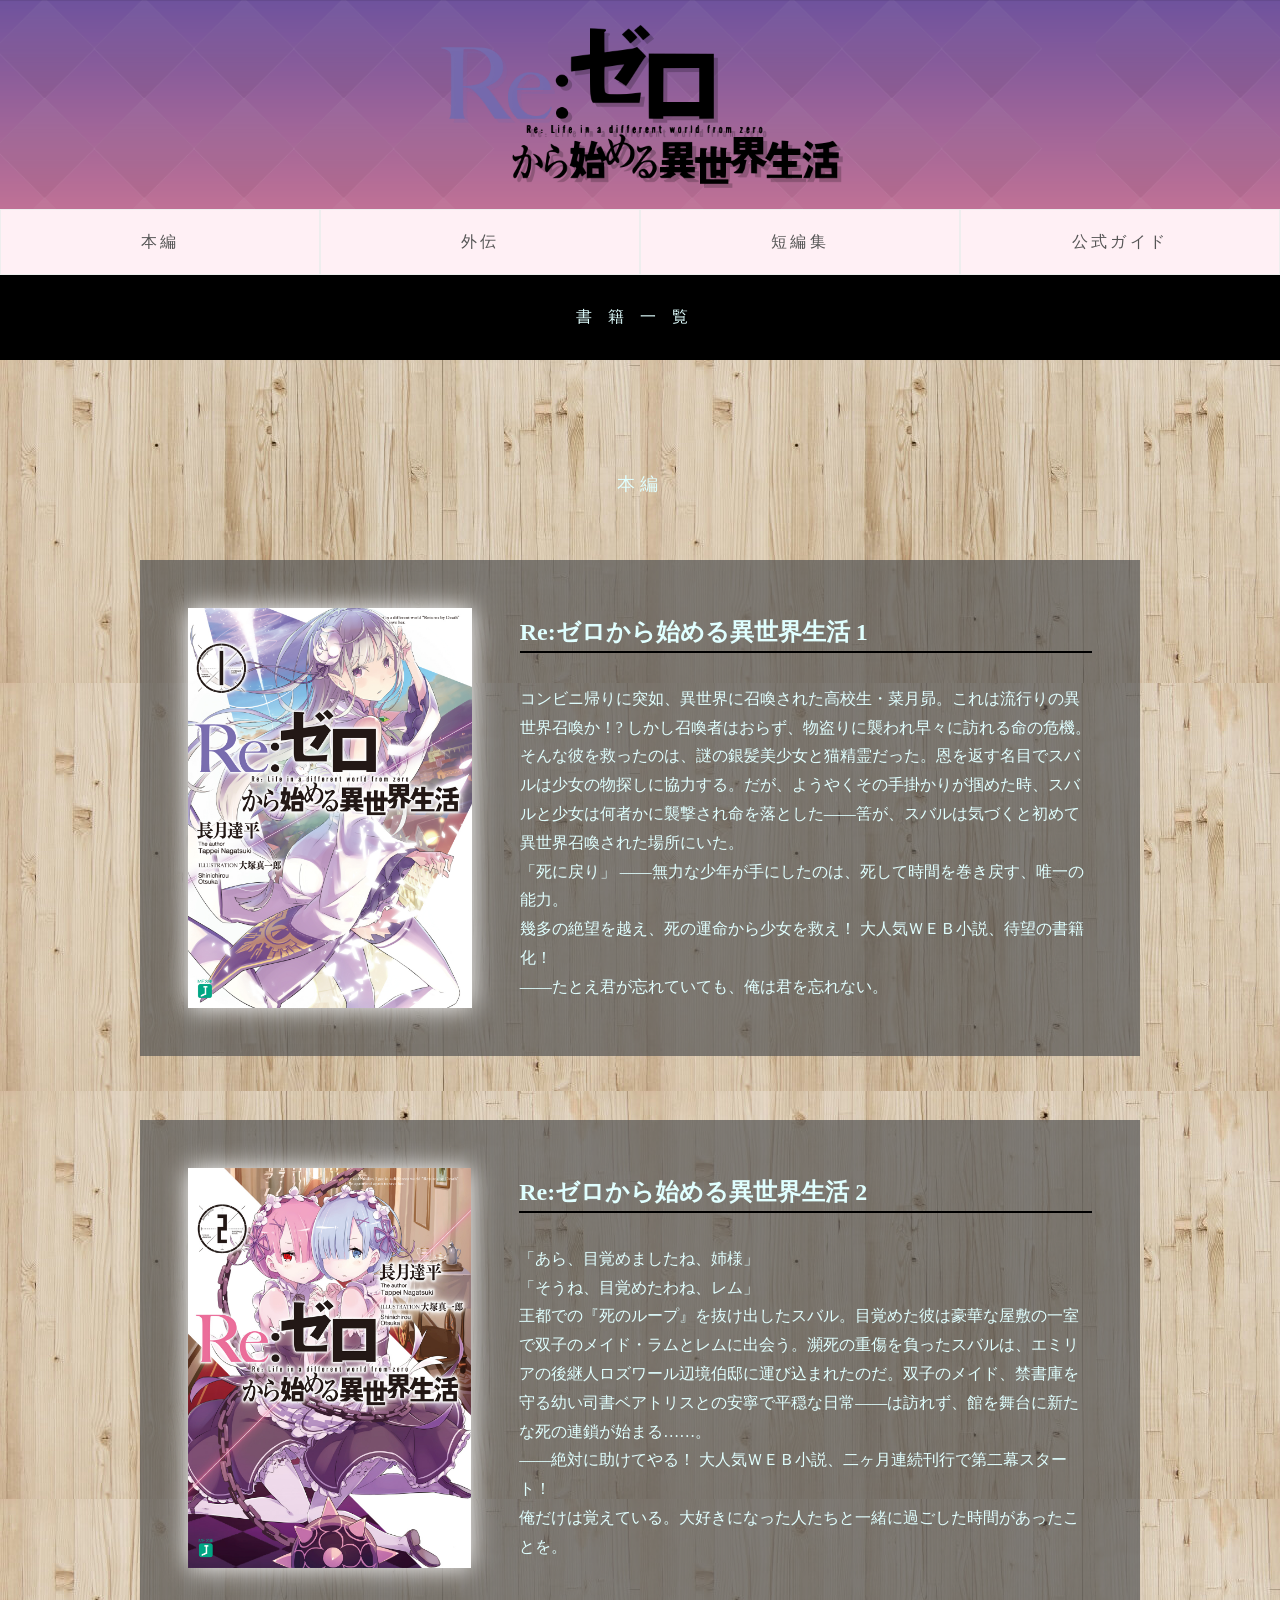
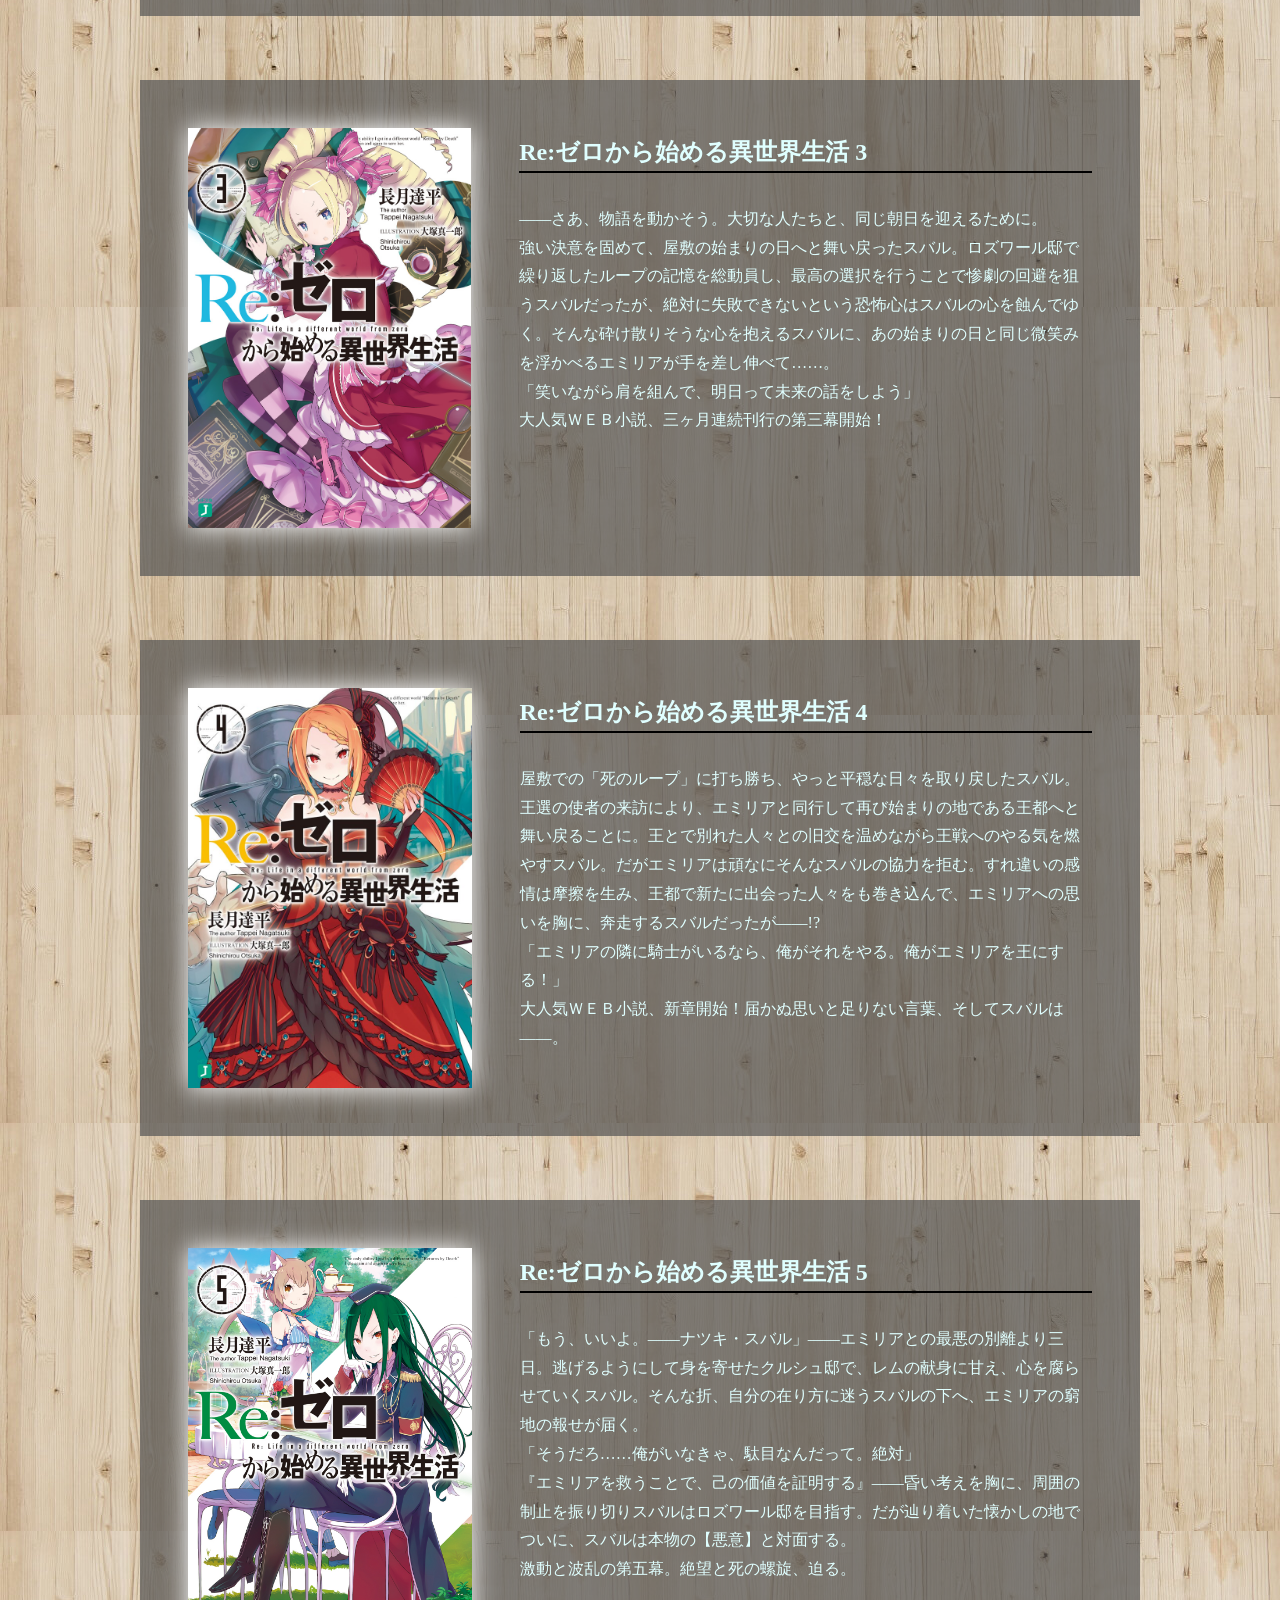
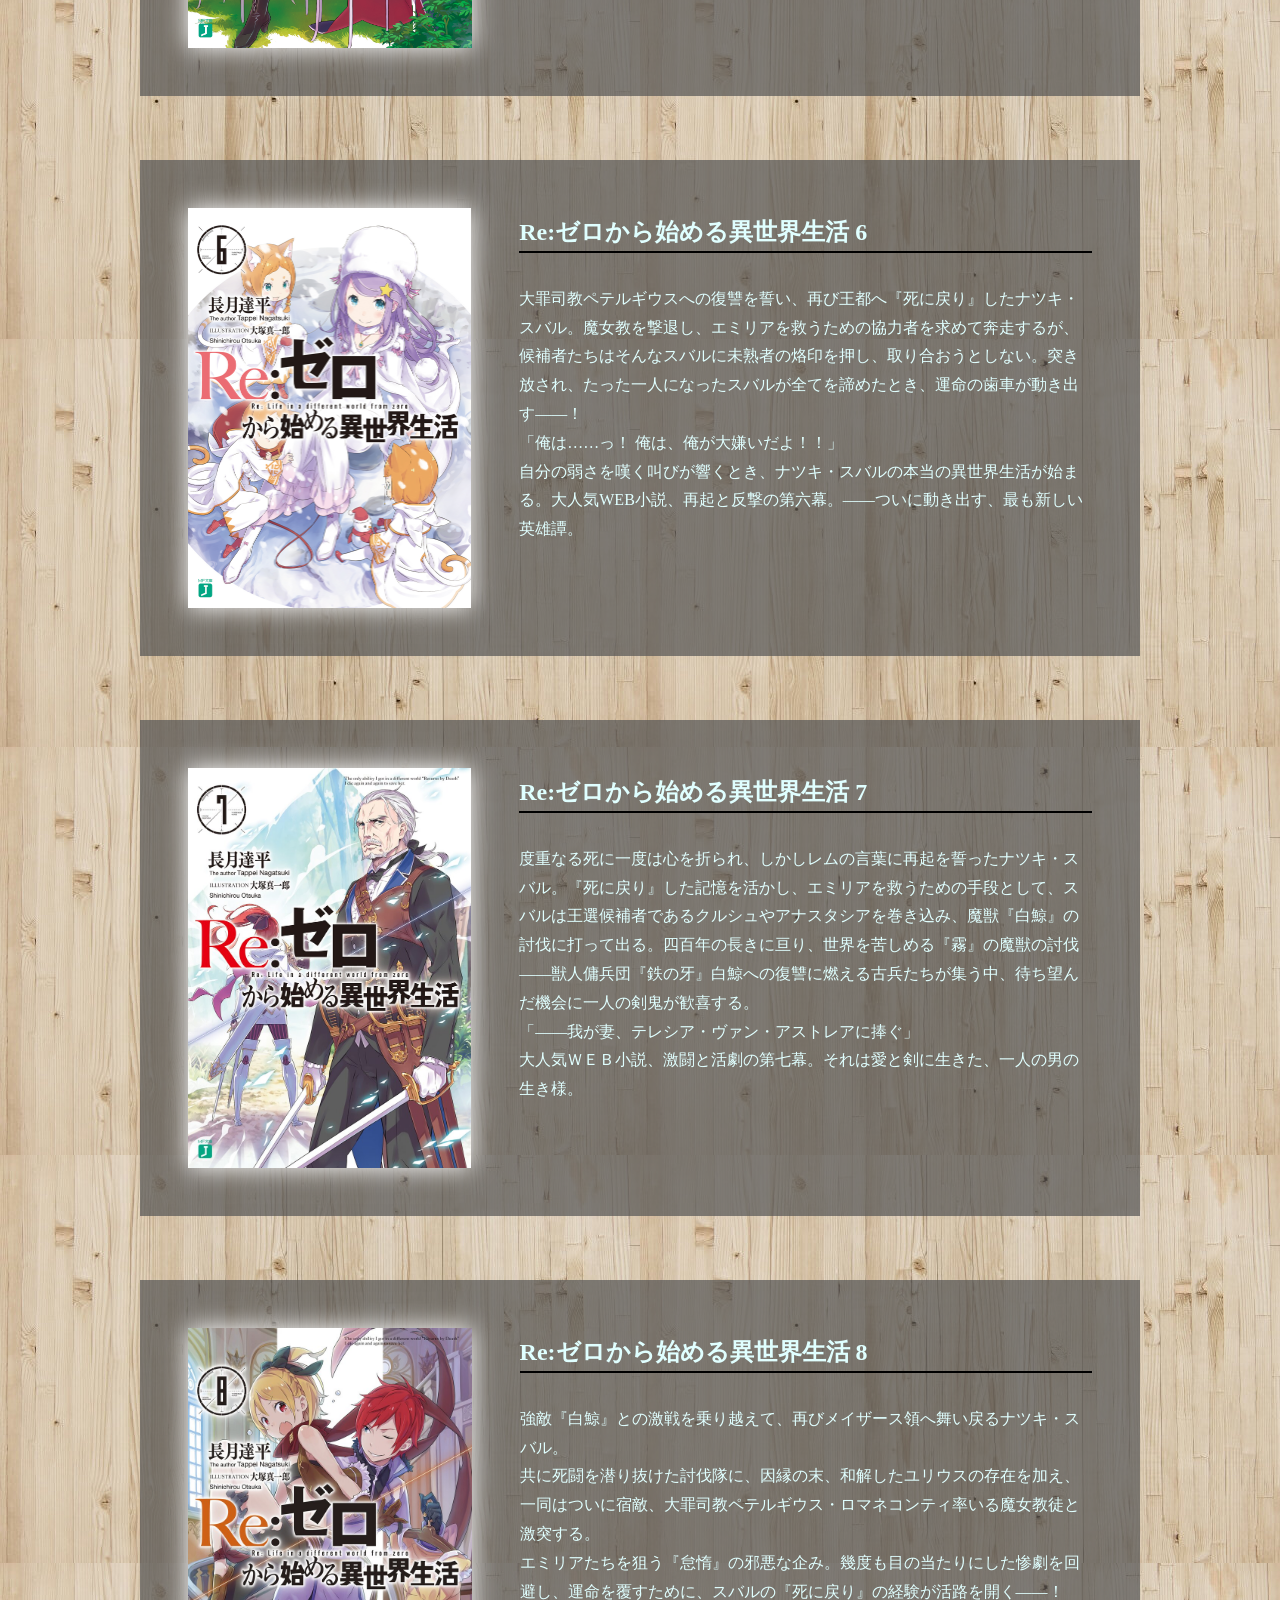
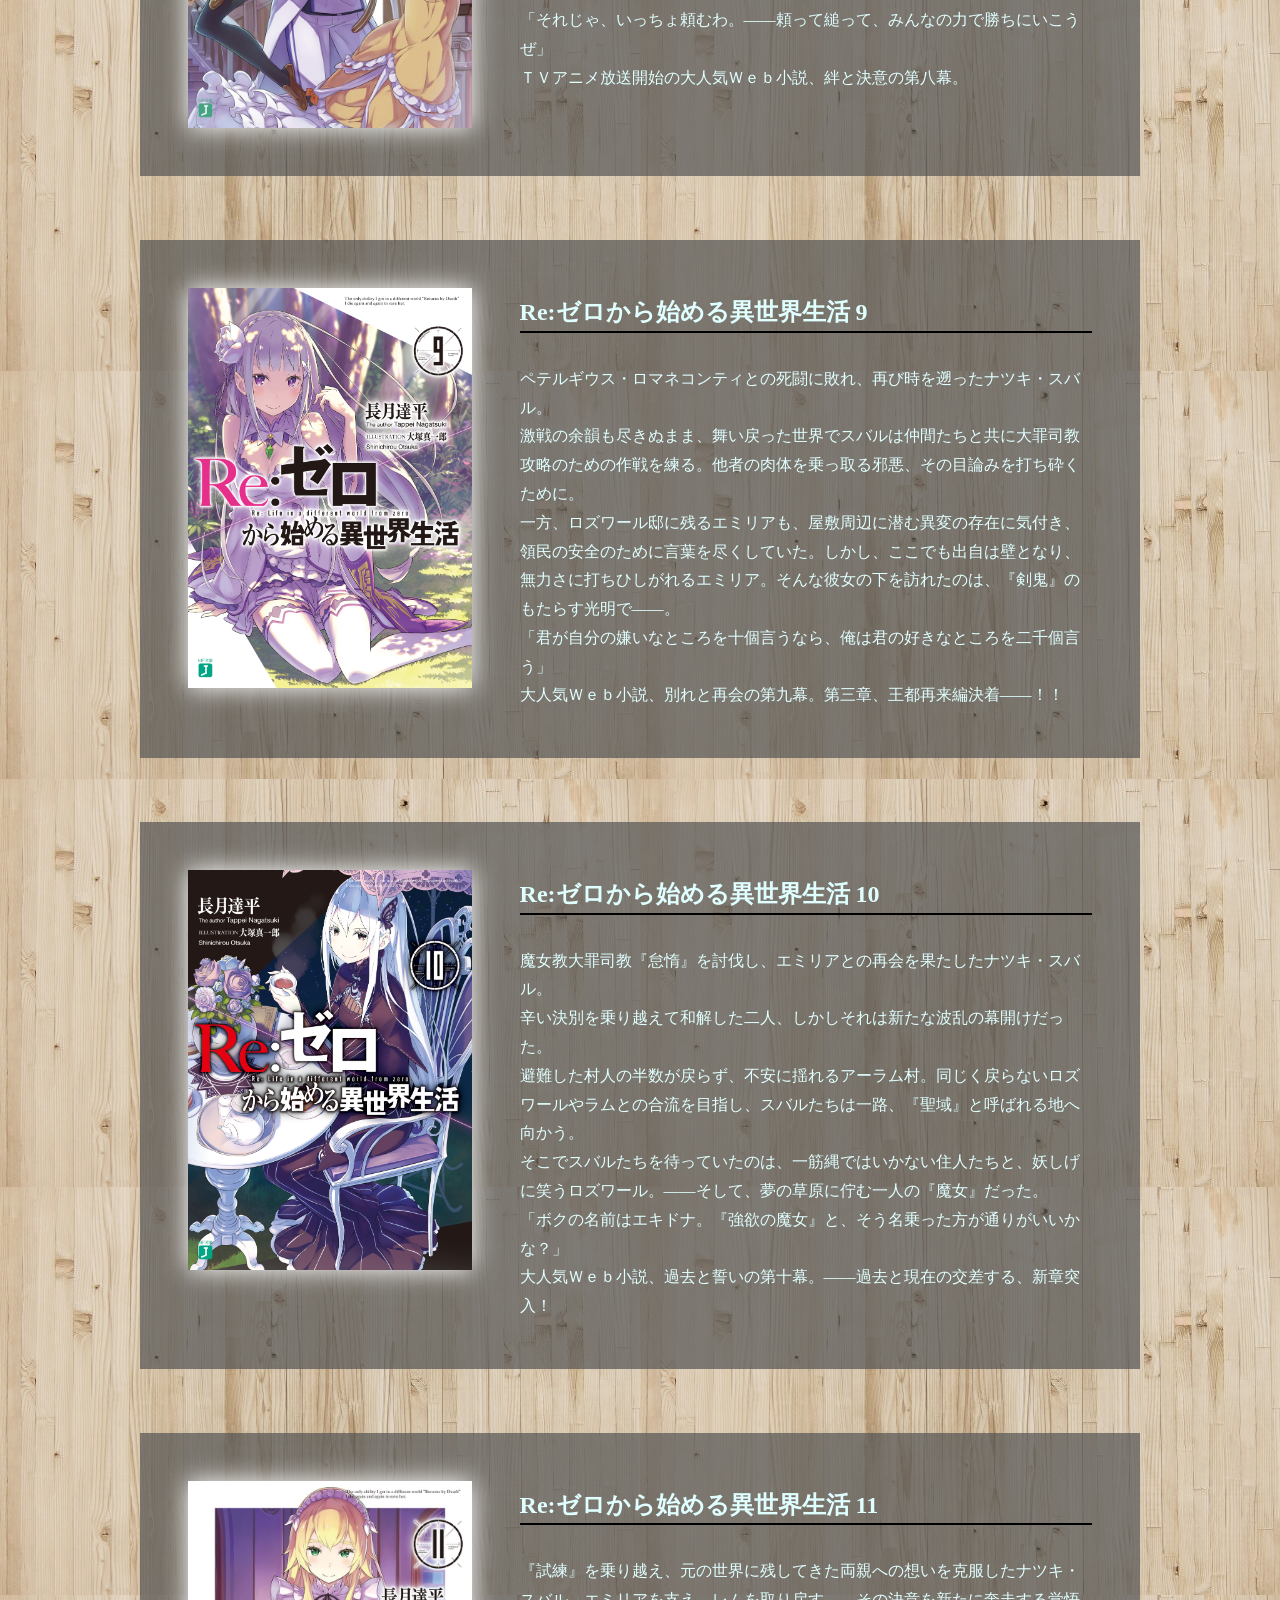
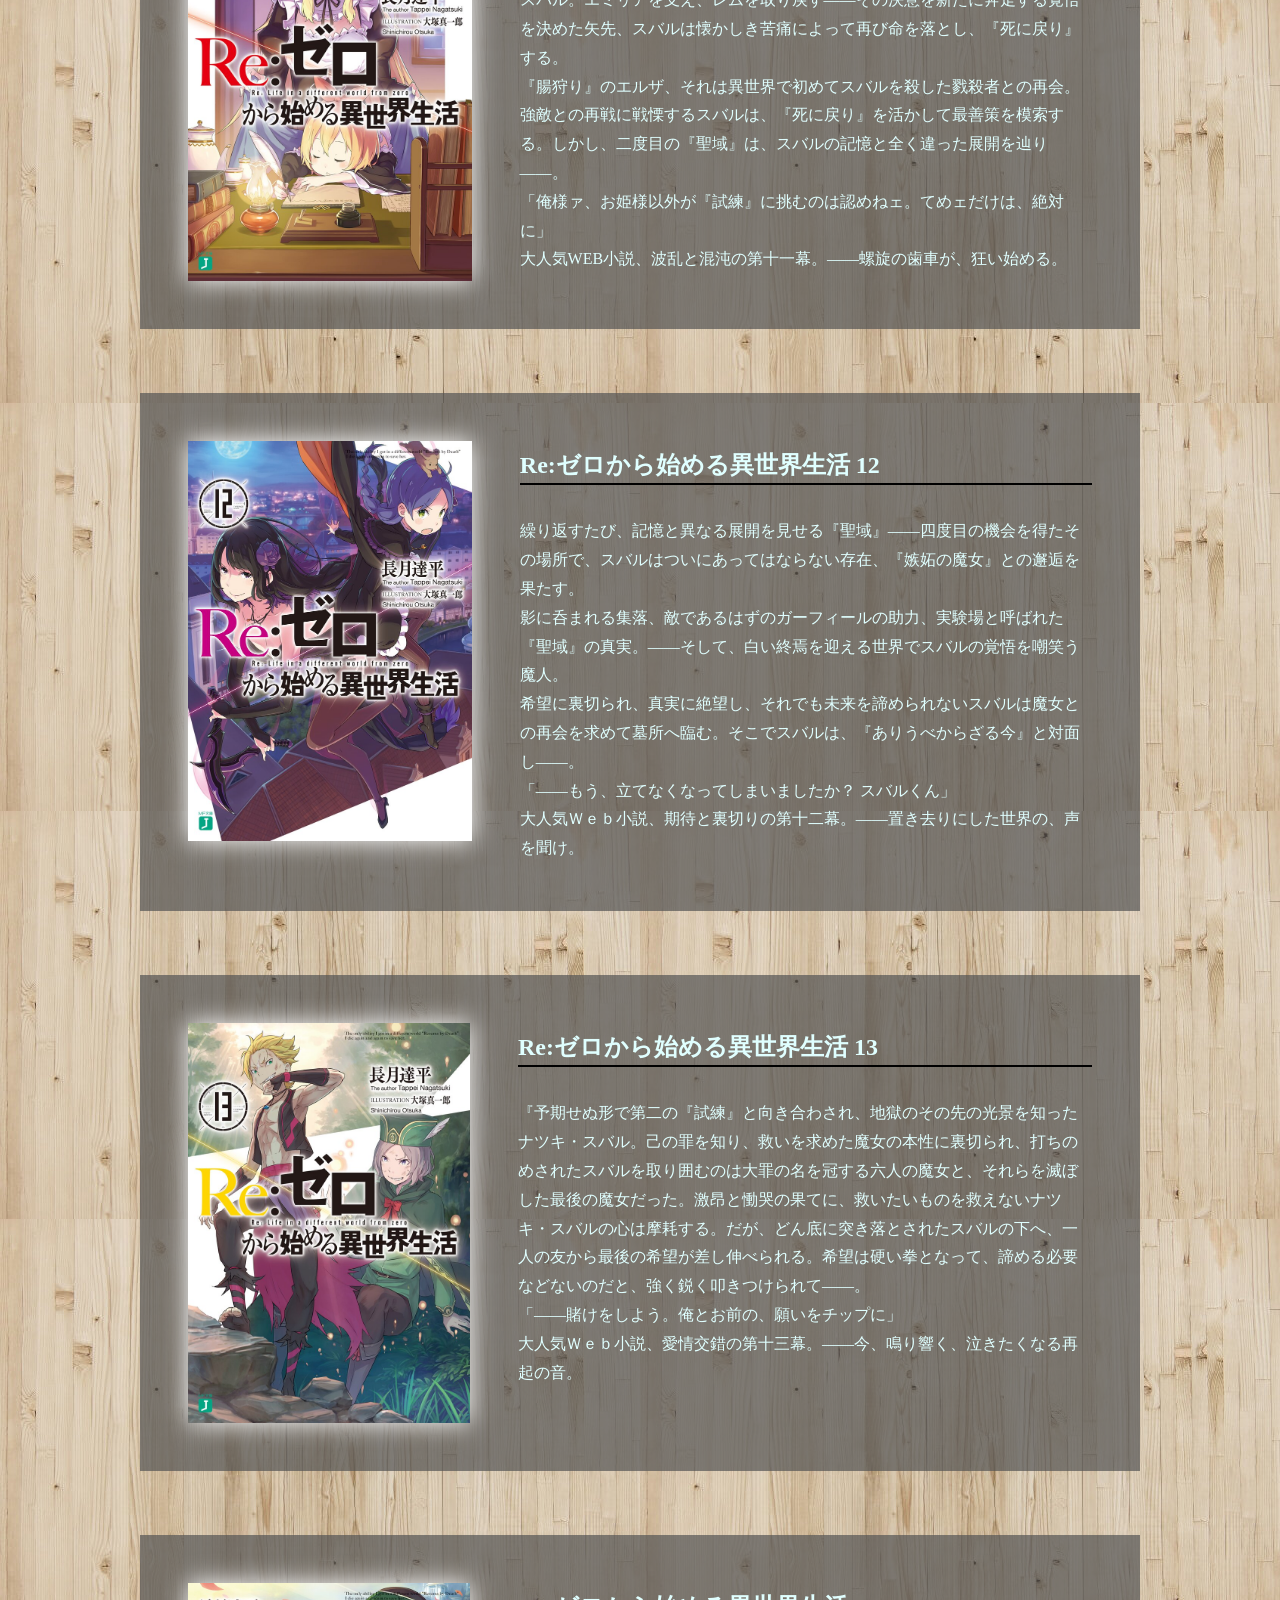
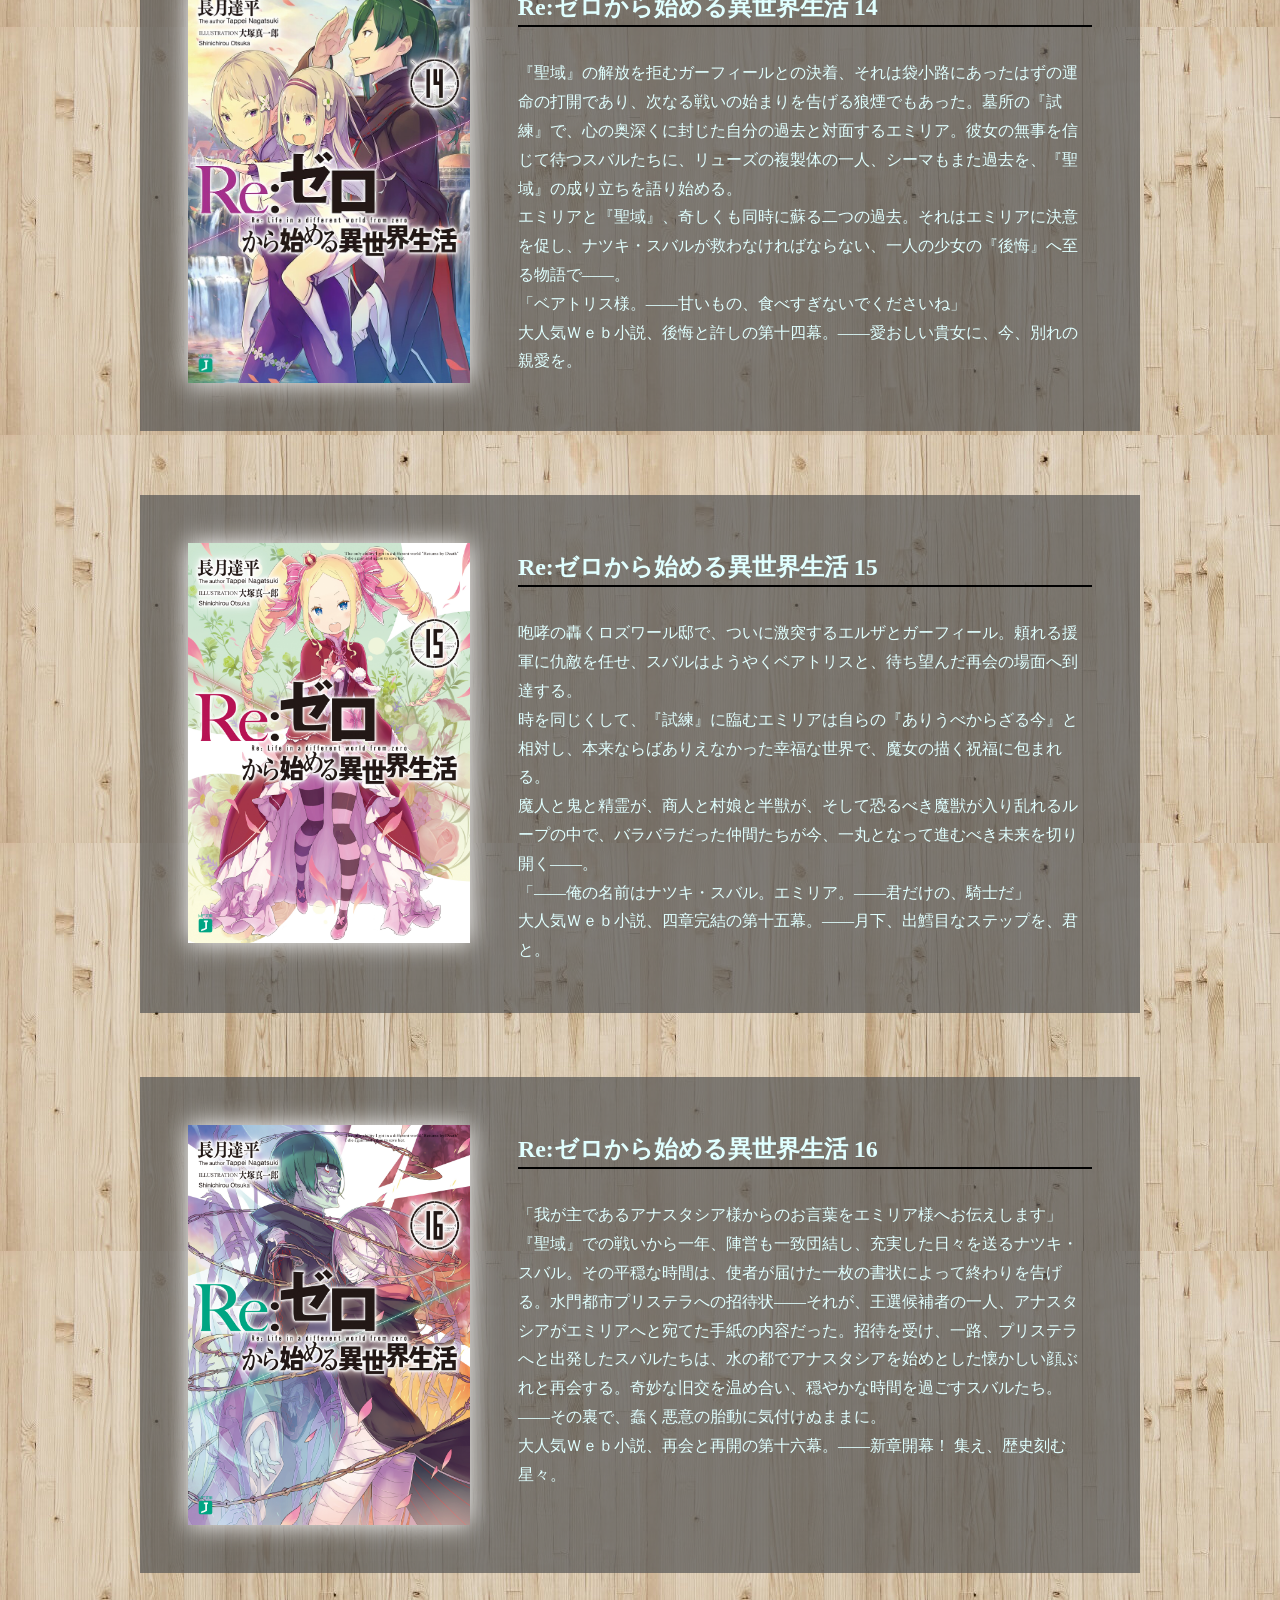
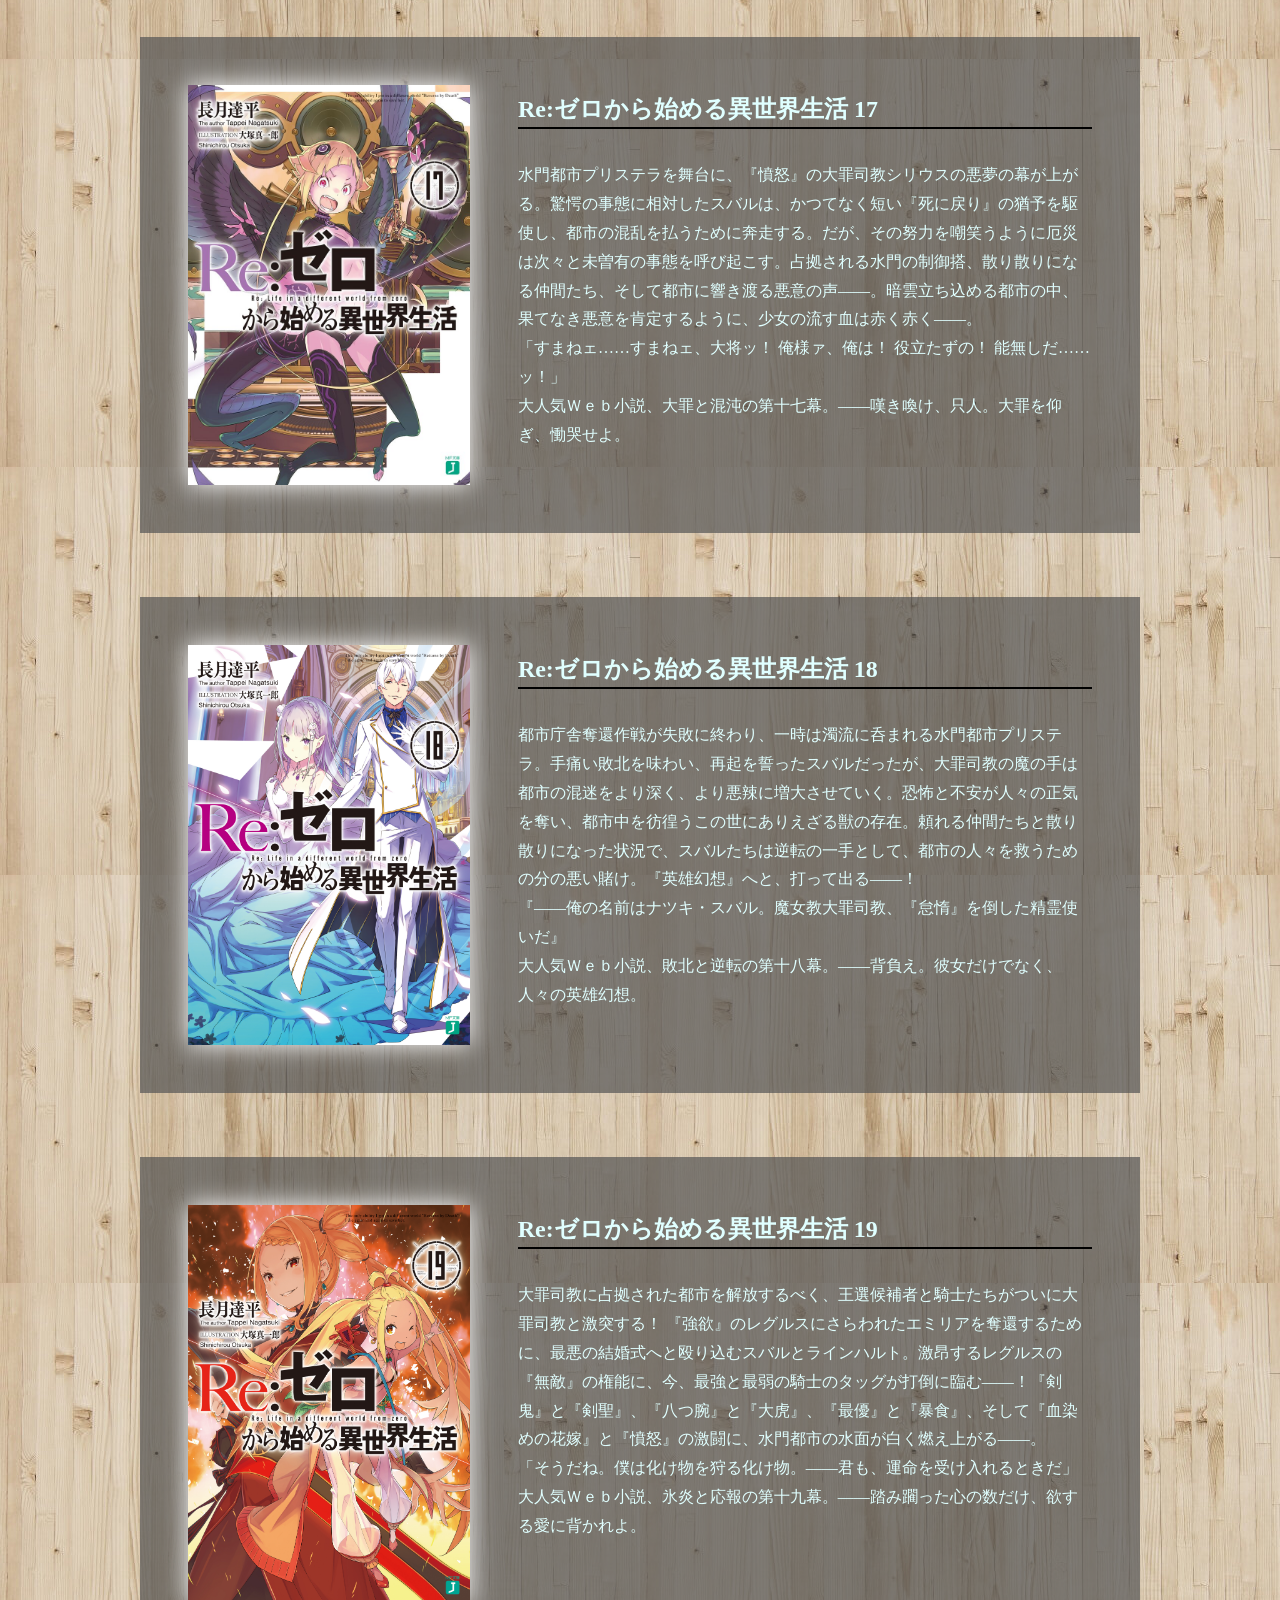
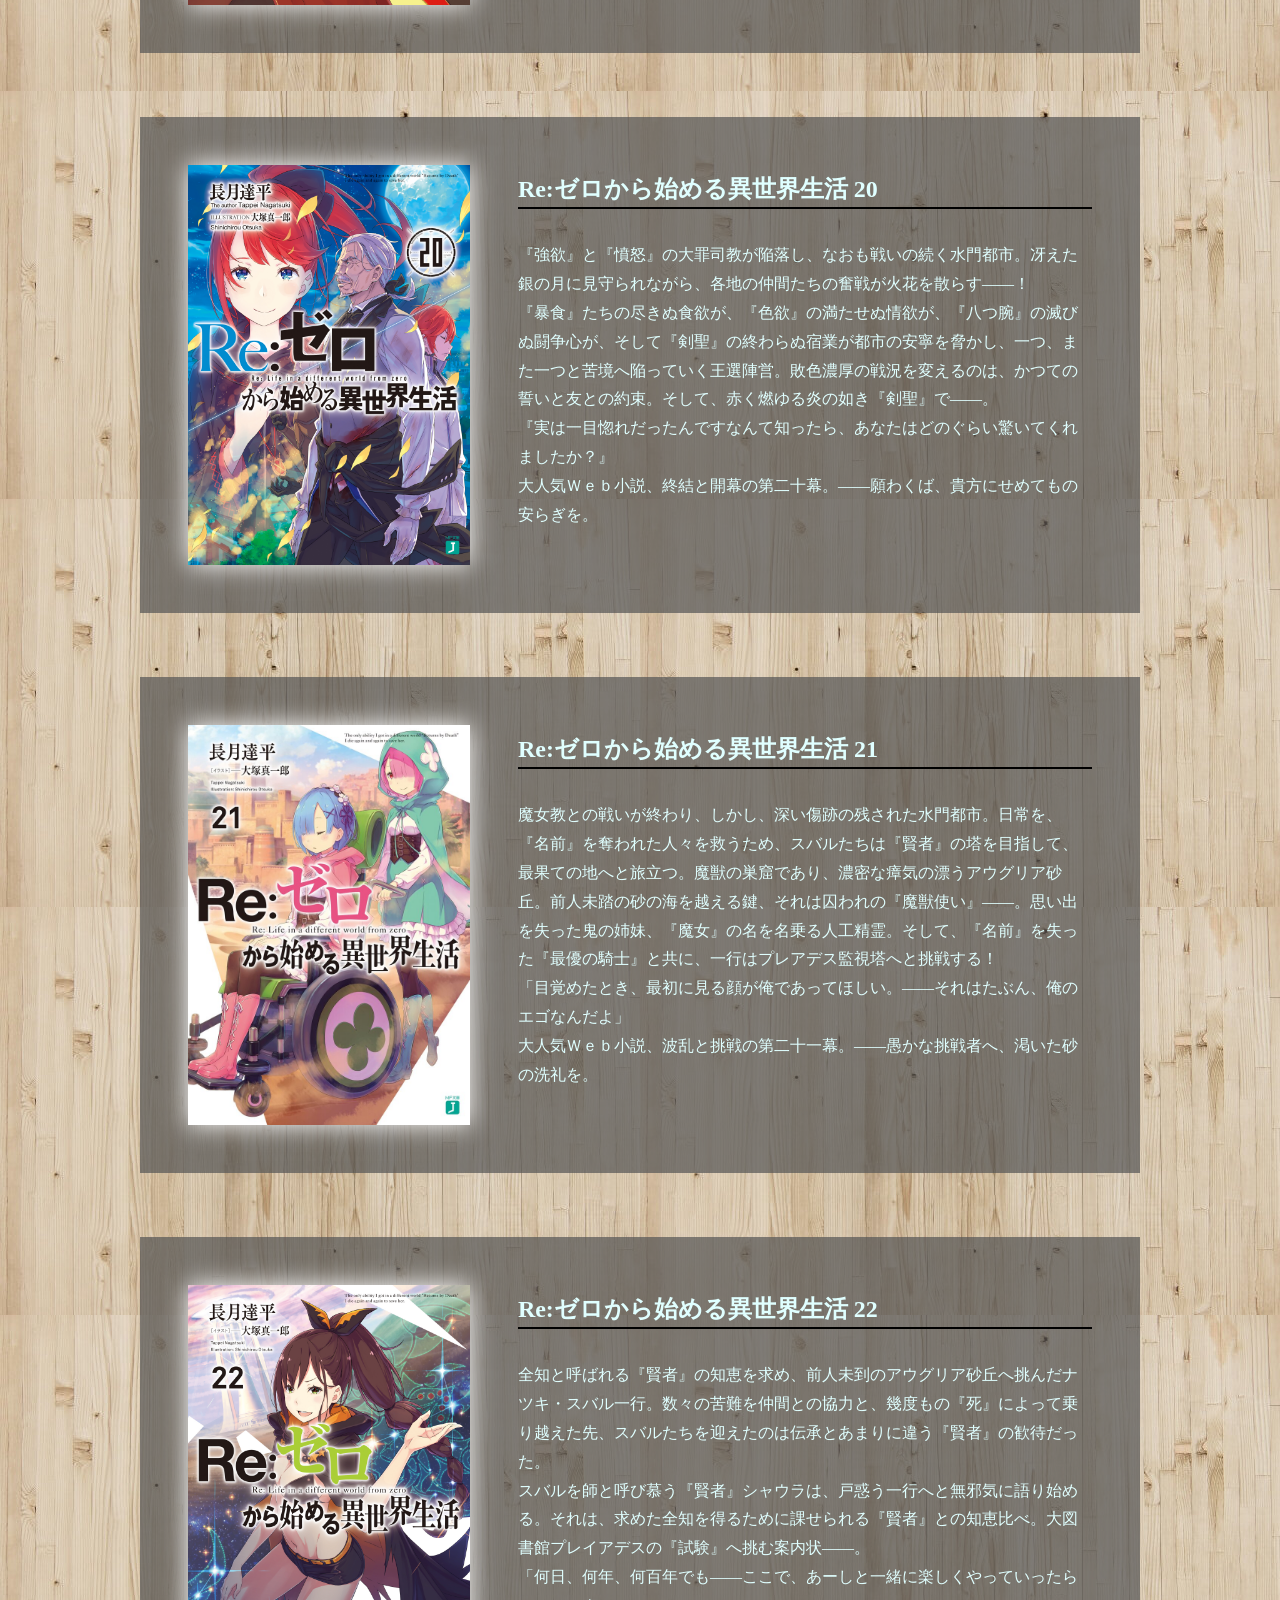
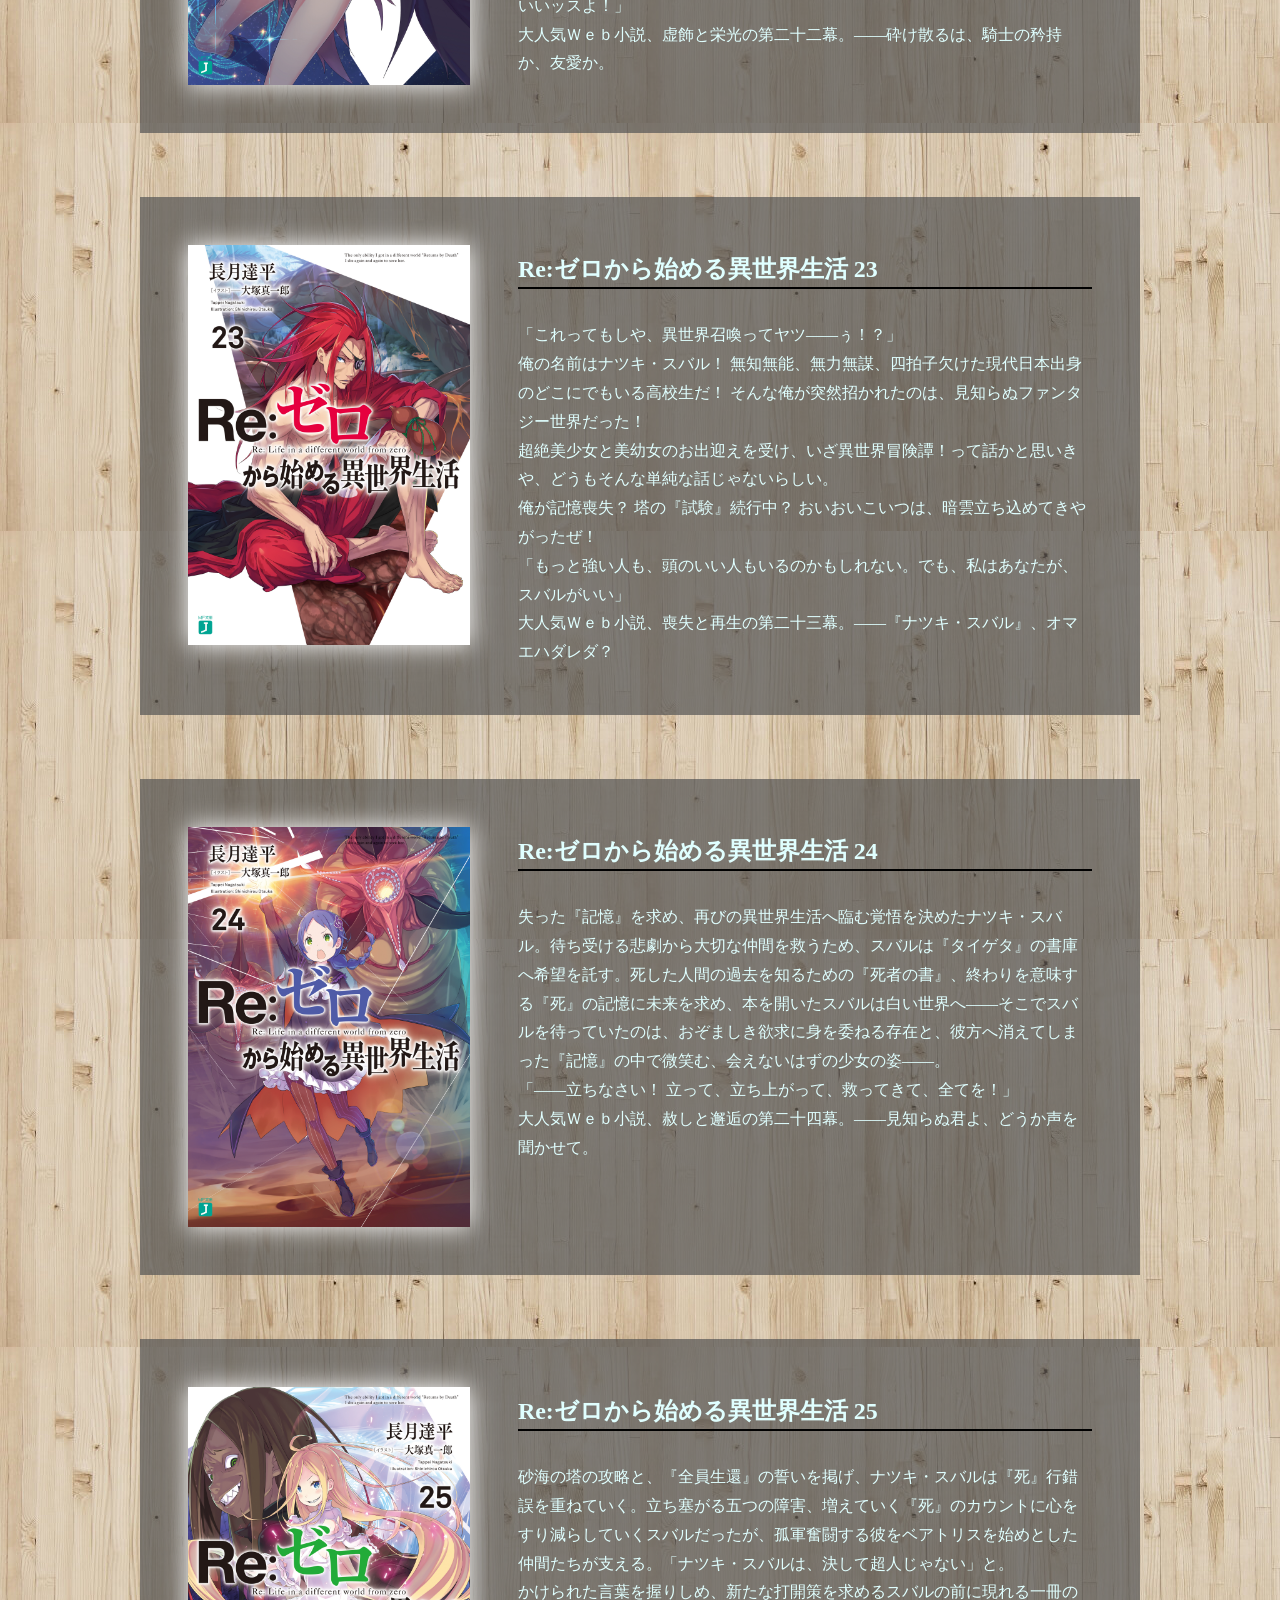
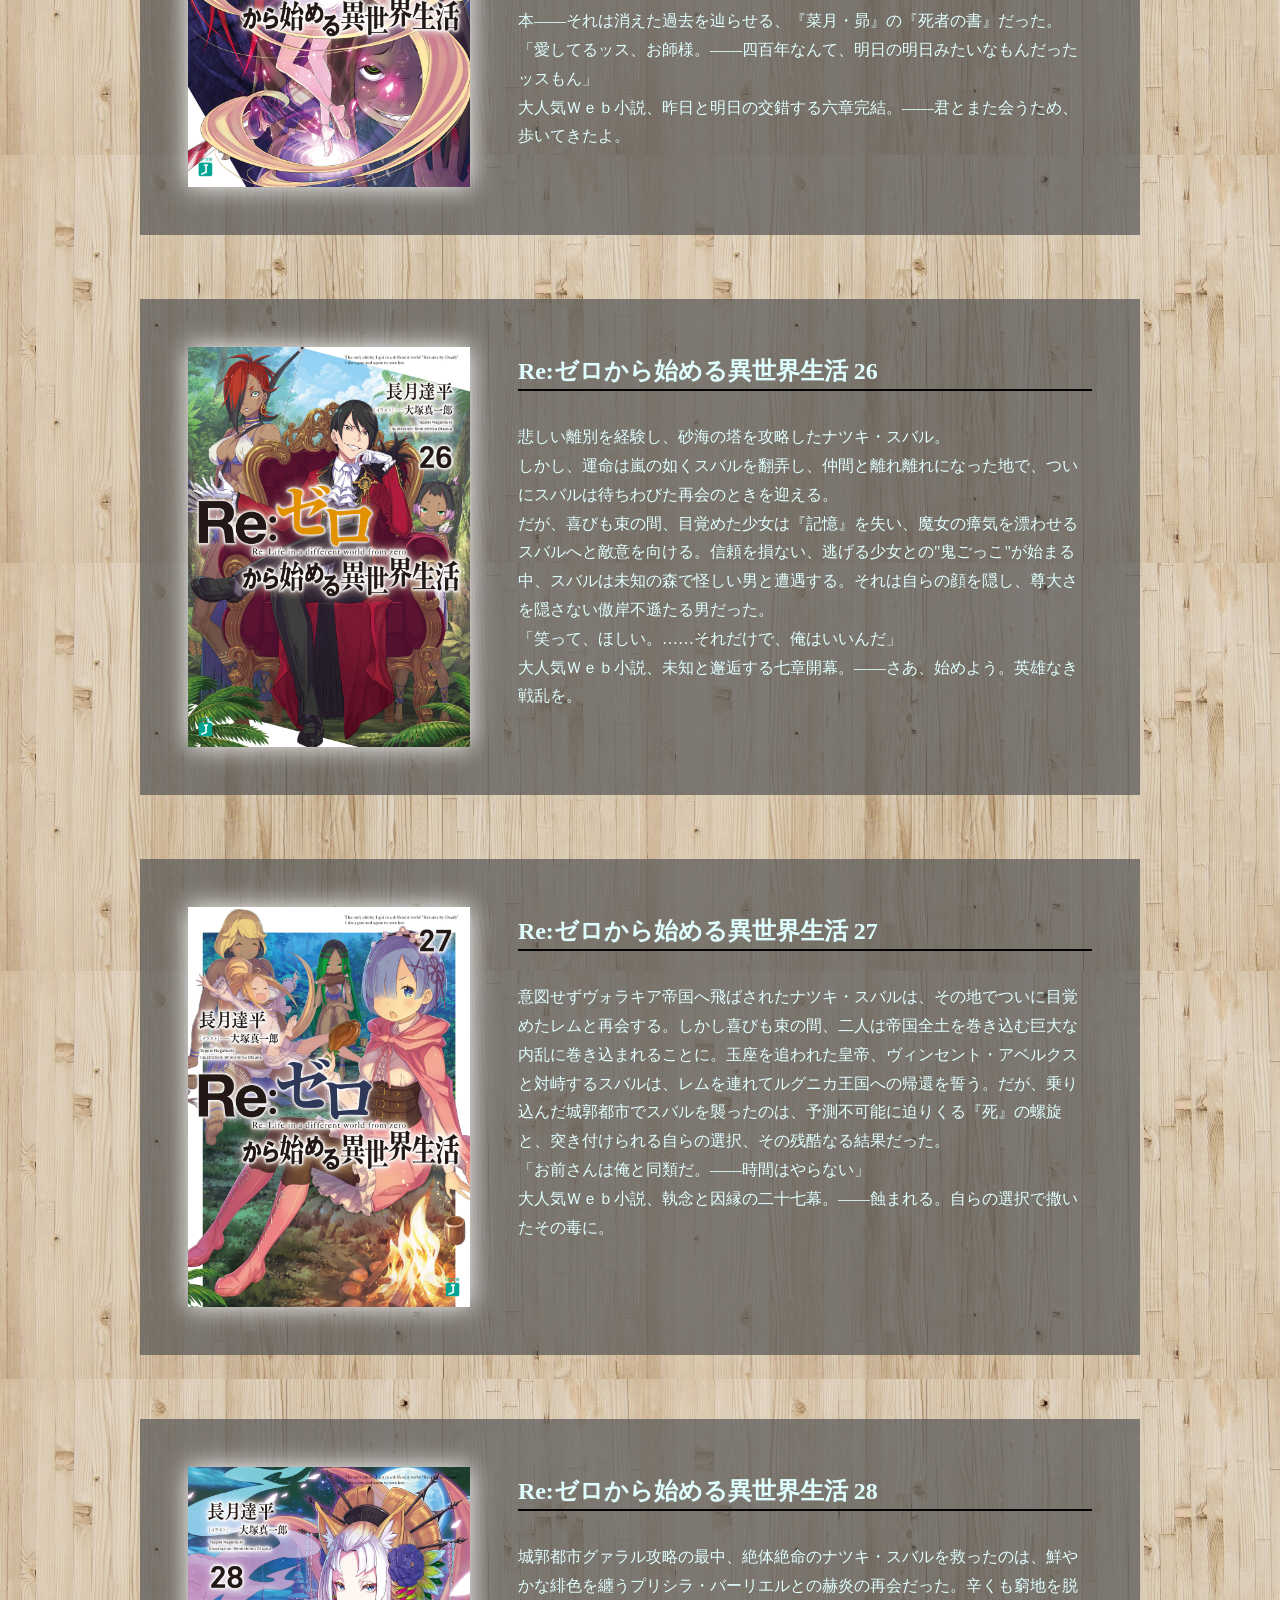
==== commit 21c6bf63: "Add files via upload" ====
--- a/index.html
+++ b/index.html
@@ -5,13 +5,15 @@
   <meta charset="UTF-8">
   <meta name="viewport" content="width=device-width, initial-scale=1.0">
   <title>Re:ゼロから始める異世界生活 書籍一覧</title>
+  <link rel="stylesheet" href="https://fonts.googleapis.com/css2?family=Material+Symbols+Outlined:opsz,wght,FILL,GRAD@48,400,0,0" />
   <link rel="stylesheet" href="style.css">
   <link rel="shortcut icon" href="7-78067_book-icon-by-book-favicon-free.png" type="image/x-icon">
 </head>
 
 <body>
   <header>
-    <a href="#" target="_blank" id="top"><img src="rogo.png" width="400">
+    <a href="#" target="_blank" id="top">
+      <img src="rogo.png" width="400">
       <img src="rogo.png" width="400" class="layer">
     </a>
     <nav>
@@ -25,132 +27,175 @@
   </header>
 
   <main>
+
+    <div class="pagetop">
+      <span class="material-symbols-outlined">
+        arrow_upward
+      </span>
+    </div>
+
     <h1>書籍一覧</h1>
     <h2 id="honpen">本編</h2>
     <div class="container">
       <img src="img/1.jpg" height="320">
       <div class="intro">
         <h3>Re:ゼロから始める異世界生活 1</h3>
-        <p>コンビニ帰りに突如、異世界に召喚された高校生・菜月昴。これは流行りの異世界召喚か！? しかし召喚者はおらず、物盗りに襲われ早々に訪れる命の危機。そんな彼を救ったのは、謎の銀髪美少女と猫精霊だった。恩を返す名目でスバルは少女の物探しに協力する。だが、ようやくその手掛かりが掴めた時、スバルと少女は何者かに襲撃され命を落とした――筈が、スバルは気づくと初めて異世界召喚された場所にいた。<br>「死に戻り」 ――無力な少年が手にしたのは、死して時間を巻き戻す、唯一の能力。<br>幾多の絶望を越え、死の運命から少女を救え！ 大人気ＷＥＢ小説、待望の書籍化！<br>――たとえ君が忘れていても、俺は君を忘れない。</p>
+        <p>コンビニ帰りに突如、異世界に召喚された高校生・菜月昴。これは流行りの異世界召喚か！?
+          しかし召喚者はおらず、物盗りに襲われ早々に訪れる命の危機。そんな彼を救ったのは、謎の銀髪美少女と猫精霊だった。恩を返す名目でスバルは少女の物探しに協力する。だが、ようやくその手掛かりが掴めた時、スバルと少女は何者かに襲撃され命を落とした――筈が、スバルは気づくと初めて異世界召喚された場所にいた。<br>「死に戻り」
+          ――無力な少年が手にしたのは、死して時間を巻き戻す、唯一の能力。<br>幾多の絶望を越え、死の運命から少女を救え！ 大人気ＷＥＢ小説、待望の書籍化！<br>――たとえ君が忘れていても、俺は君を忘れない。</p>
       </div>
     </div>
     <div class="container">
       <img src="img/2.jpg" height="320">
       <div class="intro">
         <h3>Re:ゼロから始める異世界生活 2</h3>
-        <p>「あら、目覚めましたね、姉様」<br>「そうね、目覚めたわね、レム」<br>王都での『死のループ』を抜け出したスバル。目覚めた彼は豪華な屋敷の一室で双子のメイド・ラムとレムに出会う。瀕死の重傷を負ったスバルは、エミリアの後継人ロズワール辺境伯邸に運び込まれたのだ。双子のメイド、禁書庫を守る幼い司書ベアトリスとの安寧で平穏な日常――は訪れず、館を舞台に新たな死の連鎖が始まる……。<br>――絶対に助けてやる！ 大人気ＷＥＢ小説、二ヶ月連続刊行で第二幕スタート！<br>俺だけは覚えている。大好きになった人たちと一緒に過ごした時間があったことを。</p>
+        <p>
+          「あら、目覚めましたね、姉様」<br>「そうね、目覚めたわね、レム」<br>王都での『死のループ』を抜け出したスバル。目覚めた彼は豪華な屋敷の一室で双子のメイド・ラムとレムに出会う。瀕死の重傷を負ったスバルは、エミリアの後継人ロズワール辺境伯邸に運び込まれたのだ。双子のメイド、禁書庫を守る幼い司書ベアトリスとの安寧で平穏な日常――は訪れず、館を舞台に新たな死の連鎖が始まる……。<br>――絶対に助けてやる！
+          大人気ＷＥＢ小説、二ヶ月連続刊行で第二幕スタート！<br>俺だけは覚えている。大好きになった人たちと一緒に過ごした時間があったことを。</p>
       </div>
     </div>
     <div class="container">
       <img src="img/3.jpg" height="320">
       <div class="intro">
         <h3>Re:ゼロから始める異世界生活 3</h3>
-        <p>――さあ、物語を動かそう。大切な人たちと、同じ朝日を迎えるために。<br>強い決意を固めて、屋敷の始まりの日へと舞い戻ったスバル。ロズワール邸で繰り返したループの記憶を総動員し、最高の選択を行うことで惨劇の回避を狙うスバルだったが、絶対に失敗できないという恐怖心はスバルの心を蝕んでゆく。そんな砕け散りそうな心を抱えるスバルに、あの始まりの日と同じ微笑みを浮かべるエミリアが手を差し伸べて……。<br>「笑いながら肩を組んで、明日って未来の話をしよう」<br>大人気ＷＥＢ小説、三ヶ月連続刊行の第三幕開始！</p>
+        <p>
+          ――さあ、物語を動かそう。大切な人たちと、同じ朝日を迎えるために。<br>強い決意を固めて、屋敷の始まりの日へと舞い戻ったスバル。ロズワール邸で繰り返したループの記憶を総動員し、最高の選択を行うことで惨劇の回避を狙うスバルだったが、絶対に失敗できないという恐怖心はスバルの心を蝕んでゆく。そんな砕け散りそうな心を抱えるスバルに、あの始まりの日と同じ微笑みを浮かべるエミリアが手を差し伸べて……。<br>「笑いながら肩を組んで、明日って未来の話をしよう」<br>大人気ＷＥＢ小説、三ヶ月連続刊行の第三幕開始！
+        </p>
       </div>
     </div>
     <div class="container">
       <img src="img/4.jpg" height="320">
       <div class="intro">
         <h3>Re:ゼロから始める異世界生活 4</h3>
-        <p>屋敷での「死のループ」に打ち勝ち、やっと平穏な日々を取り戻したスバル。王選の使者の来訪により、エミリアと同行して再び始まりの地である王都へと舞い戻ることに。王とで別れた人々との旧交を温めながら王戦へのやる気を燃やすスバル。だがエミリアは頑なにそんなスバルの協力を拒む。すれ違いの感情は摩擦を生み、王都で新たに出会った人々をも巻き込んで、エミリアへの思いを胸に、奔走するスバルだったが――!? <br>「エミリアの隣に騎士がいるなら、俺がそれをやる。俺がエミリアを王にする！」<br>大人気ＷＥＢ小説、新章開始！届かぬ思いと足りない言葉、そしてスバルは――。</p>
+        <p>
+          屋敷での「死のループ」に打ち勝ち、やっと平穏な日々を取り戻したスバル。王選の使者の来訪により、エミリアと同行して再び始まりの地である王都へと舞い戻ることに。王とで別れた人々との旧交を温めながら王戦へのやる気を燃やすスバル。だがエミリアは頑なにそんなスバルの協力を拒む。すれ違いの感情は摩擦を生み、王都で新たに出会った人々をも巻き込んで、エミリアへの思いを胸に、奔走するスバルだったが――!?
+          <br>「エミリアの隣に騎士がいるなら、俺がそれをやる。俺がエミリアを王にする！」<br>大人気ＷＥＢ小説、新章開始！届かぬ思いと足りない言葉、そしてスバルは――。</p>
       </div>
     </div>
     <div class="container">
       <img src="img/5.jpg" height="320">
       <div class="intro">
         <h3>Re:ゼロから始める異世界生活 5</h3>
-        <p>「もう、いいよ。――ナツキ・スバル」――エミリアとの最悪の別離より三日。逃げるようにして身を寄せたクルシュ邸で、レムの献身に甘え、心を腐らせていくスバル。そんな折、自分の在り方に迷うスバルの下へ、エミリアの窮地の報せが届く。<br>「そうだろ……俺がいなきゃ、駄目なんだって。絶対」<br>『エミリアを救うことで、己の価値を証明する』――昏い考えを胸に、周囲の制止を振り切りスバルはロズワール邸を目指す。だが辿り着いた懐かしの地でついに、スバルは本物の【悪意】と対面する。<br>激動と波乱の第五幕。絶望と死の螺旋、迫る。</p>
+        <p>
+          「もう、いいよ。――ナツキ・スバル」――エミリアとの最悪の別離より三日。逃げるようにして身を寄せたクルシュ邸で、レムの献身に甘え、心を腐らせていくスバル。そんな折、自分の在り方に迷うスバルの下へ、エミリアの窮地の報せが届く。<br>「そうだろ……俺がいなきゃ、駄目なんだって。絶対」<br>『エミリアを救うことで、己の価値を証明する』――昏い考えを胸に、周囲の制止を振り切りスバルはロズワール邸を目指す。だが辿り着いた懐かしの地でついに、スバルは本物の【悪意】と対面する。<br>激動と波乱の第五幕。絶望と死の螺旋、迫る。
+        </p>
       </div>
     </div>
     <div class="container">
       <img src="img/6.jpg" height="320">
       <div class="intro">
         <h3>Re:ゼロから始める異世界生活 6</h3>
-        <p>大罪司教ペテルギウスへの復讐を誓い、再び王都へ『死に戻り』したナツキ・スバル。魔女教を撃退し、エミリアを救うための協力者を求めて奔走するが、候補者たちはそんなスバルに未熟者の烙印を押し、取り合おうとしない。突き放され、たった一人になったスバルが全てを諦めたとき、運命の歯車が動き出す――！<br>「俺は……っ！ 俺は、俺が大嫌いだよ！！」<br>自分の弱さを嘆く叫びが響くとき、ナツキ・スバルの本当の異世界生活が始まる。大人気WEB小説、再起と反撃の第六幕。――ついに動き出す、最も新しい英雄譚。</p>
+        <p>
+          大罪司教ペテルギウスへの復讐を誓い、再び王都へ『死に戻り』したナツキ・スバル。魔女教を撃退し、エミリアを救うための協力者を求めて奔走するが、候補者たちはそんなスバルに未熟者の烙印を押し、取り合おうとしない。突き放され、たった一人になったスバルが全てを諦めたとき、運命の歯車が動き出す――！<br>「俺は……っ！
+          俺は、俺が大嫌いだよ！！」<br>自分の弱さを嘆く叫びが響くとき、ナツキ・スバルの本当の異世界生活が始まる。大人気WEB小説、再起と反撃の第六幕。――ついに動き出す、最も新しい英雄譚。</p>
       </div>
     </div>
     <div class="container">
       <img src="img/7.jpg" height="320">
       <div class="intro">
         <h3>Re:ゼロから始める異世界生活 7</h3>
-        <p>度重なる死に一度は心を折られ、しかしレムの言葉に再起を誓ったナツキ・スバル。『死に戻り』した記憶を活かし、エミリアを救うための手段として、スバルは王選候補者であるクルシュやアナスタシアを巻き込み、魔獣『白鯨』の討伐に打って出る。四百年の長きに亘り、世界を苦しめる『霧』の魔獣の討伐――獣人傭兵団『鉄の牙』白鯨への復讐に燃える古兵たちが集う中、待ち望んだ機会に一人の剣鬼が歓喜する。<br>「――我が妻、テレシア・ヴァン・アストレアに捧ぐ」<br>大人気ＷＥＢ小説、激闘と活劇の第七幕。それは愛と剣に生きた、一人の男の生き様。</p>
+        <p>
+          度重なる死に一度は心を折られ、しかしレムの言葉に再起を誓ったナツキ・スバル。『死に戻り』した記憶を活かし、エミリアを救うための手段として、スバルは王選候補者であるクルシュやアナスタシアを巻き込み、魔獣『白鯨』の討伐に打って出る。四百年の長きに亘り、世界を苦しめる『霧』の魔獣の討伐――獣人傭兵団『鉄の牙』白鯨への復讐に燃える古兵たちが集う中、待ち望んだ機会に一人の剣鬼が歓喜する。<br>「――我が妻、テレシア・ヴァン・アストレアに捧ぐ」<br>大人気ＷＥＢ小説、激闘と活劇の第七幕。それは愛と剣に生きた、一人の男の生き様。
+        </p>
       </div>
     </div>
     <div class="container">
       <img src="img/8.jpg" height="320">
       <div class="intro">
         <h3>Re:ゼロから始める異世界生活 8</h3>
-        <p>強敵『白鯨』との激戦を乗り越えて、再びメイザース領へ舞い戻るナツキ・スバル。<br>共に死闘を潜り抜けた討伐隊に、因縁の末、和解したユリウスの存在を加え、一同はついに宿敵、大罪司教ペテルギウス・ロマネコンティ率いる魔女教徒と激突する。<br>エミリアたちを狙う『怠惰』の邪悪な企み。幾度も目の当たりにした惨劇を回避し、運命を覆すために、スバルの『死に戻り』の経験が活路を開く――！<br>「それじゃ、いっちょ頼むわ。――頼って縋って、みんなの力で勝ちにいこうぜ」<br>ＴＶアニメ放送開始の大人気Ｗｅｂ小説、絆と決意の第八幕。</p>
+        <p>
+          強敵『白鯨』との激戦を乗り越えて、再びメイザース領へ舞い戻るナツキ・スバル。<br>共に死闘を潜り抜けた討伐隊に、因縁の末、和解したユリウスの存在を加え、一同はついに宿敵、大罪司教ペテルギウス・ロマネコンティ率いる魔女教徒と激突する。<br>エミリアたちを狙う『怠惰』の邪悪な企み。幾度も目の当たりにした惨劇を回避し、運命を覆すために、スバルの『死に戻り』の経験が活路を開く――！<br>「それじゃ、いっちょ頼むわ。――頼って縋って、みんなの力で勝ちにいこうぜ」<br>ＴＶアニメ放送開始の大人気Ｗｅｂ小説、絆と決意の第八幕。
+        </p>
       </div>
     </div>
     <div class="container">
       <img src="img/9.jpg" height="320">
       <div class="intro">
         <h3>Re:ゼロから始める異世界生活 9</h3>
-        <p>ペテルギウス・ロマネコンティとの死闘に敗れ、再び時を遡ったナツキ・スバル。<br>激戦の余韻も尽きぬまま、舞い戻った世界でスバルは仲間たちと共に大罪司教攻略のための作戦を練る。他者の肉体を乗っ取る邪悪、その目論みを打ち砕くために。<br>一方、ロズワール邸に残るエミリアも、屋敷周辺に潜む異変の存在に気付き、領民の安全のために言葉を尽くしていた。しかし、ここでも出自は壁となり、無力さに打ちひしがれるエミリア。そんな彼女の下を訪れたのは、『剣鬼』のもたらす光明で――。<br>「君が自分の嫌いなところを十個言うなら、俺は君の好きなところを二千個言う」<br>大人気Ｗｅｂ小説、別れと再会の第九幕。第三章、王都再来編決着――！！</p>
+        <p>
+          ペテルギウス・ロマネコンティとの死闘に敗れ、再び時を遡ったナツキ・スバル。<br>激戦の余韻も尽きぬまま、舞い戻った世界でスバルは仲間たちと共に大罪司教攻略のための作戦を練る。他者の肉体を乗っ取る邪悪、その目論みを打ち砕くために。<br>一方、ロズワール邸に残るエミリアも、屋敷周辺に潜む異変の存在に気付き、領民の安全のために言葉を尽くしていた。しかし、ここでも出自は壁となり、無力さに打ちひしがれるエミリア。そんな彼女の下を訪れたのは、『剣鬼』のもたらす光明で――。<br>「君が自分の嫌いなところを十個言うなら、俺は君の好きなところを二千個言う」<br>大人気Ｗｅｂ小説、別れと再会の第九幕。第三章、王都再来編決着――！！
+        </p>
       </div>
     </div>
     <div class="container">
       <img src="img/10.jpg" height="320">
       <div class="intro">
         <h3>Re:ゼロから始める異世界生活 10</h3>
-        <p>魔女教大罪司教『怠惰』を討伐し、エミリアとの再会を果たしたナツキ・スバル。<br>辛い決別を乗り越えて和解した二人、しかしそれは新たな波乱の幕開けだった。<br>避難した村人の半数が戻らず、不安に揺れるアーラム村。同じく戻らないロズワールやラムとの合流を目指し、スバルたちは一路、『聖域』と呼ばれる地へ向かう。<br>そこでスバルたちを待っていたのは、一筋縄ではいかない住人たちと、妖しげに笑うロズワール。――そして、夢の草原に佇む一人の『魔女』だった。<br>「ボクの名前はエキドナ。『強欲の魔女』と、そう名乗った方が通りがいいかな？」<br>大人気Ｗｅｂ小説、過去と誓いの第十幕。――過去と現在の交差する、新章突入！</p>
+        <p>
+          魔女教大罪司教『怠惰』を討伐し、エミリアとの再会を果たしたナツキ・スバル。<br>辛い決別を乗り越えて和解した二人、しかしそれは新たな波乱の幕開けだった。<br>避難した村人の半数が戻らず、不安に揺れるアーラム村。同じく戻らないロズワールやラムとの合流を目指し、スバルたちは一路、『聖域』と呼ばれる地へ向かう。<br>そこでスバルたちを待っていたのは、一筋縄ではいかない住人たちと、妖しげに笑うロズワール。――そして、夢の草原に佇む一人の『魔女』だった。<br>「ボクの名前はエキドナ。『強欲の魔女』と、そう名乗った方が通りがいいかな？」<br>大人気Ｗｅｂ小説、過去と誓いの第十幕。――過去と現在の交差する、新章突入！
+        </p>
       </div>
     </div>
     <div class="container">
       <img src="img/11.jpg" height="320">
       <div class="intro">
         <h3>Re:ゼロから始める異世界生活 11</h3>
-        <p>『試練』を乗り越え、元の世界に残してきた両親への想いを克服したナツキ・スバル。エミリアを支え、レムを取り戻す――その決意を新たに奔走する覚悟を決めた矢先、スバルは懐かしき苦痛によって再び命を落とし、『死に戻り』する。<br>『腸狩り』のエルザ、それは異世界で初めてスバルを殺した戮殺者との再会。<br>強敵との再戦に戦慄するスバルは、『死に戻り』を活かして最善策を模索する。しかし、二度目の『聖域』は、スバルの記憶と全く違った展開を辿り――。<br>「俺様ァ、お姫様以外が『試練』に挑むのは認めねェ。てめェだけは、絶対に」<br>大人気WEB小説、波乱と混沌の第十一幕。――螺旋の歯車が、狂い始める。</p>
+        <p>
+          『試練』を乗り越え、元の世界に残してきた両親への想いを克服したナツキ・スバル。エミリアを支え、レムを取り戻す――その決意を新たに奔走する覚悟を決めた矢先、スバルは懐かしき苦痛によって再び命を落とし、『死に戻り』する。<br>『腸狩り』のエルザ、それは異世界で初めてスバルを殺した戮殺者との再会。<br>強敵との再戦に戦慄するスバルは、『死に戻り』を活かして最善策を模索する。しかし、二度目の『聖域』は、スバルの記憶と全く違った展開を辿り――。<br>「俺様ァ、お姫様以外が『試練』に挑むのは認めねェ。てめェだけは、絶対に」<br>大人気WEB小説、波乱と混沌の第十一幕。――螺旋の歯車が、狂い始める。
+        </p>
       </div>
     </div>
     <div class="container">
       <img src="img/12.jpg" height="320">
       <div class="intro">
         <h3>Re:ゼロから始める異世界生活 12</h3>
-        <p>繰り返すたび、記憶と異なる展開を見せる『聖域』――四度目の機会を得たその場所で、スバルはついにあってはならない存在、『嫉妬の魔女』との邂逅を果たす。<br>影に呑まれる集落、敵であるはずのガーフィールの助力、実験場と呼ばれた『聖域』の真実。――そして、白い終焉を迎える世界でスバルの覚悟を嘲笑う魔人。<br>希望に裏切られ、真実に絶望し、それでも未来を諦められないスバルは魔女との再会を求めて墓所へ臨む。そこでスバルは、『ありうべからざる今』と対面し――。<br>「――もう、立てなくなってしまいましたか？ スバルくん」<br>大人気Ｗｅｂ小説、期待と裏切りの第十二幕。――置き去りにした世界の、声を聞け。</p>
+        <p>
+          繰り返すたび、記憶と異なる展開を見せる『聖域』――四度目の機会を得たその場所で、スバルはついにあってはならない存在、『嫉妬の魔女』との邂逅を果たす。<br>影に呑まれる集落、敵であるはずのガーフィールの助力、実験場と呼ばれた『聖域』の真実。――そして、白い終焉を迎える世界でスバルの覚悟を嘲笑う魔人。<br>希望に裏切られ、真実に絶望し、それでも未来を諦められないスバルは魔女との再会を求めて墓所へ臨む。そこでスバルは、『ありうべからざる今』と対面し――。<br>「――もう、立てなくなってしまいましたか？
+          スバルくん」<br>大人気Ｗｅｂ小説、期待と裏切りの第十二幕。――置き去りにした世界の、声を聞け。</p>
       </div>
     </div>
     <div class="container">
       <img src="img/13.jpg" height="320">
       <div class="intro">
         <h3>Re:ゼロから始める異世界生活 13</h3>
-        <p>『予期せぬ形で第二の『試練』と向き合わされ、地獄のその先の光景を知ったナツキ・スバル。己の罪を知り、救いを求めた魔女の本性に裏切られ、打ちのめされたスバルを取り囲むのは大罪の名を冠する六人の魔女と、それらを滅ぼした最後の魔女だった。激昂と慟哭の果てに、救いたいものを救えないナツキ・スバルの心は摩耗する。だが、どん底に突き落とされたスバルの下へ、一人の友から最後の希望が差し伸べられる。希望は硬い拳となって、諦める必要などないのだと、強く鋭く叩きつけられて――。<br>「――賭けをしよう。俺とお前の、願いをチップに」<br>大人気Ｗｅｂ小説、愛情交錯の第十三幕。――今、鳴り響く、泣きたくなる再起の音。</p>
+        <p>
+          『予期せぬ形で第二の『試練』と向き合わされ、地獄のその先の光景を知ったナツキ・スバル。己の罪を知り、救いを求めた魔女の本性に裏切られ、打ちのめされたスバルを取り囲むのは大罪の名を冠する六人の魔女と、それらを滅ぼした最後の魔女だった。激昂と慟哭の果てに、救いたいものを救えないナツキ・スバルの心は摩耗する。だが、どん底に突き落とされたスバルの下へ、一人の友から最後の希望が差し伸べられる。希望は硬い拳となって、諦める必要などないのだと、強く鋭く叩きつけられて――。<br>「――賭けをしよう。俺とお前の、願いをチップに」<br>大人気Ｗｅｂ小説、愛情交錯の第十三幕。――今、鳴り響く、泣きたくなる再起の音。
+        </p>
       </div>
     </div>
     <div class="container">
       <img src="img/14.jpg" height="320">
       <div class="intro">
         <h3>Re:ゼロから始める異世界生活 14</h3>
-        <p>『聖域』の解放を拒むガーフィールとの決着、それは袋小路にあったはずの運命の打開であり、次なる戦いの始まりを告げる狼煙でもあった。墓所の『試練』で、心の奥深くに封じた自分の過去と対面するエミリア。彼女の無事を信じて待つスバルたちに、リューズの複製体の一人、シーマもまた過去を、『聖域』の成り立ちを語り始める。<br>エミリアと『聖域』、奇しくも同時に蘇る二つの過去。それはエミリアに決意を促し、ナツキ・スバルが救わなければならない、一人の少女の『後悔』へ至る物語で――。<br>「ベアトリス様。――甘いもの、食べすぎないでくださいね」<br>大人気Ｗｅｂ小説、後悔と許しの第十四幕。――愛おしい貴女に、今、別れの親愛を。</p>
+        <p>
+          『聖域』の解放を拒むガーフィールとの決着、それは袋小路にあったはずの運命の打開であり、次なる戦いの始まりを告げる狼煙でもあった。墓所の『試練』で、心の奥深くに封じた自分の過去と対面するエミリア。彼女の無事を信じて待つスバルたちに、リューズの複製体の一人、シーマもまた過去を、『聖域』の成り立ちを語り始める。<br>エミリアと『聖域』、奇しくも同時に蘇る二つの過去。それはエミリアに決意を促し、ナツキ・スバルが救わなければならない、一人の少女の『後悔』へ至る物語で――。<br>「ベアトリス様。――甘いもの、食べすぎないでくださいね」<br>大人気Ｗｅｂ小説、後悔と許しの第十四幕。――愛おしい貴女に、今、別れの親愛を。
+        </p>
       </div>
     </div>
     <div class="container">
       <img src="img/15.jpg" height="320">
       <div class="intro">
         <h3>Re:ゼロから始める異世界生活 15</h3>
-        <p>咆哮の轟くロズワール邸で、ついに激突するエルザとガーフィール。頼れる援軍に仇敵を任せ、スバルはようやくベアトリスと、待ち望んだ再会の場面へ到達する。<br>時を同じくして、『試練』に臨むエミリアは自らの『ありうべからざる今』と相対し、本来ならばありえなかった幸福な世界で、魔女の描く祝福に包まれる。<br>魔人と鬼と精霊が、商人と村娘と半獣が、そして恐るべき魔獣が入り乱れるループの中で、バラバラだった仲間たちが今、一丸となって進むべき未来を切り開く――。<br>「――俺の名前はナツキ・スバル。エミリア。――君だけの、騎士だ」<br>大人気Ｗｅｂ小説、四章完結の第十五幕。――月下、出鱈目なステップを、君と。</p>
+        <p>
+          咆哮の轟くロズワール邸で、ついに激突するエルザとガーフィール。頼れる援軍に仇敵を任せ、スバルはようやくベアトリスと、待ち望んだ再会の場面へ到達する。<br>時を同じくして、『試練』に臨むエミリアは自らの『ありうべからざる今』と相対し、本来ならばありえなかった幸福な世界で、魔女の描く祝福に包まれる。<br>魔人と鬼と精霊が、商人と村娘と半獣が、そして恐るべき魔獣が入り乱れるループの中で、バラバラだった仲間たちが今、一丸となって進むべき未来を切り開く――。<br>「――俺の名前はナツキ・スバル。エミリア。――君だけの、騎士だ」<br>大人気Ｗｅｂ小説、四章完結の第十五幕。――月下、出鱈目なステップを、君と。
+        </p>
       </div>
     </div>
     <div class="container">
       <img src="img/16.jpg" height="320">
       <div class="intro">
         <h3>Re:ゼロから始める異世界生活 16</h3>
-        <p>「我が主であるアナスタシア様からのお言葉をエミリア様へお伝えします」<br>『聖域』での戦いから一年、陣営も一致団結し、充実した日々を送るナツキ・スバル。その平穏な時間は、使者が届けた一枚の書状によって終わりを告げる。水門都市プリステラへの招待状――それが、王選候補者の一人、アナスタシアがエミリアへと宛てた手紙の内容だった。招待を受け、一路、プリステラへと出発したスバルたちは、水の都でアナスタシアを始めとした懐かしい顔ぶれと再会する。奇妙な旧交を温め合い、穏やかな時間を過ごすスバルたち。――その裏で、蠢く悪意の胎動に気付けぬままに。<br>大人気Ｗｅｂ小説、再会と再開の第十六幕。――新章開幕！ 集え、歴史刻む星々。</p>
+        <p>
+          「我が主であるアナスタシア様からのお言葉をエミリア様へお伝えします」<br>『聖域』での戦いから一年、陣営も一致団結し、充実した日々を送るナツキ・スバル。その平穏な時間は、使者が届けた一枚の書状によって終わりを告げる。水門都市プリステラへの招待状――それが、王選候補者の一人、アナスタシアがエミリアへと宛てた手紙の内容だった。招待を受け、一路、プリステラへと出発したスバルたちは、水の都でアナスタシアを始めとした懐かしい顔ぶれと再会する。奇妙な旧交を温め合い、穏やかな時間を過ごすスバルたち。――その裏で、蠢く悪意の胎動に気付けぬままに。<br>大人気Ｗｅｂ小説、再会と再開の第十六幕。――新章開幕！
+          集え、歴史刻む星々。</p>
       </div>
     </div>
     <div class="container">
       <img src="img/17.jpg" height="320">
       <div class="intro">
         <h3>Re:ゼロから始める異世界生活 17</h3>
-        <p>水門都市プリステラを舞台に、『憤怒』の大罪司教シリウスの悪夢の幕が上がる。驚愕の事態に相対したスバルは、かつてなく短い『死に戻り』の猶予を駆使し、都市の混乱を払うために奔走する。だが、その努力を嘲笑うように厄災は次々と未曽有の事態を呼び起こす。占拠される水門の制御搭、散り散りになる仲間たち、そして都市に響き渡る悪意の声――。暗雲立ち込める都市の中、果てなき悪意を肯定するように、少女の流す血は赤く赤く――。<br>「すまねェ……すまねェ、大将ッ！ 俺様ァ、俺は！ 役立たずの！ 能無しだ……ッ！」<br>大人気Ｗｅｂ小説、大罪と混沌の第十七幕。――嘆き喚け、只人。大罪を仰ぎ、慟哭せよ。</p>
+        <p>
+          水門都市プリステラを舞台に、『憤怒』の大罪司教シリウスの悪夢の幕が上がる。驚愕の事態に相対したスバルは、かつてなく短い『死に戻り』の猶予を駆使し、都市の混乱を払うために奔走する。だが、その努力を嘲笑うように厄災は次々と未曽有の事態を呼び起こす。占拠される水門の制御搭、散り散りになる仲間たち、そして都市に響き渡る悪意の声――。暗雲立ち込める都市の中、果てなき悪意を肯定するように、少女の流す血は赤く赤く――。<br>「すまねェ……すまねェ、大将ッ！
+          俺様ァ、俺は！ 役立たずの！ 能無しだ……ッ！」<br>大人気Ｗｅｂ小説、大罪と混沌の第十七幕。――嘆き喚け、只人。大罪を仰ぎ、慟哭せよ。</p>
       </div>
     </div>
     <div class="container">
       <img src="img/18.jpg" height="320">
       <div class="intro">
         <h3>Re:ゼロから始める異世界生活 18</h3>
-        <p>都市庁舎奪還作戦が失敗に終わり、一時は濁流に呑まれる水門都市プリステラ。手痛い敗北を味わい、再起を誓ったスバルだったが、大罪司教の魔の手は都市の混迷をより深く、より悪辣に増大させていく。恐怖と不安が人々の正気を奪い、都市中を彷徨うこの世にありえざる獣の存在。頼れる仲間たちと散り散りになった状況で、スバルたちは逆転の一手として、都市の人々を救うための分の悪い賭け。『英雄幻想』へと、打って出る――！<br>『――俺の名前はナツキ・スバル。魔女教大罪司教、『怠惰』を倒した精霊使いだ』<br>大人気Ｗｅｂ小説、敗北と逆転の第十八幕。――背負え。彼女だけでなく、人々の英雄幻想。</p>
+        <p>
+          都市庁舎奪還作戦が失敗に終わり、一時は濁流に呑まれる水門都市プリステラ。手痛い敗北を味わい、再起を誓ったスバルだったが、大罪司教の魔の手は都市の混迷をより深く、より悪辣に増大させていく。恐怖と不安が人々の正気を奪い、都市中を彷徨うこの世にありえざる獣の存在。頼れる仲間たちと散り散りになった状況で、スバルたちは逆転の一手として、都市の人々を救うための分の悪い賭け。『英雄幻想』へと、打って出る――！<br>『――俺の名前はナツキ・スバル。魔女教大罪司教、『怠惰』を倒した精霊使いだ』<br>大人気Ｗｅｂ小説、敗北と逆転の第十八幕。――背負え。彼女だけでなく、人々の英雄幻想。
+        </p>
       </div>
     </div>
     <div class="container">
@@ -159,109 +204,146 @@
       </div>
       <div class="intro">
         <h3>Re:ゼロから始める異世界生活 19</h3>
-        <p>大罪司教に占拠された都市を解放するべく、王選候補者と騎士たちがついに大罪司教と激突する！ 『強欲』のレグルスにさらわれたエミリアを奪還するために、最悪の結婚式へと殴り込むスバルとラインハルト。激昂するレグルスの『無敵』の権能に、今、最強と最弱の騎士のタッグが打倒に臨む――！『剣鬼』と『剣聖』、『八つ腕』と『大虎』、『最優』と『暴食』、そして『血染めの花嫁』と『憤怒』の激闘に、水門都市の水面が白く燃え上がる――。<br>「そうだね。僕は化け物を狩る化け物。――君も、運命を受け入れるときだ」<br>大人気Ｗｅｂ小説、氷炎と応報の第十九幕。――踏み躙った心の数だけ、欲する愛に背かれよ。</p>
+        <p>大罪司教に占拠された都市を解放するべく、王選候補者と騎士たちがついに大罪司教と激突する！
+          『強欲』のレグルスにさらわれたエミリアを奪還するために、最悪の結婚式へと殴り込むスバルとラインハルト。激昂するレグルスの『無敵』の権能に、今、最強と最弱の騎士のタッグが打倒に臨む――！『剣鬼』と『剣聖』、『八つ腕』と『大虎』、『最優』と『暴食』、そして『血染めの花嫁』と『憤怒』の激闘に、水門都市の水面が白く燃え上がる――。<br>「そうだね。僕は化け物を狩る化け物。――君も、運命を受け入れるときだ」<br>大人気Ｗｅｂ小説、氷炎と応報の第十九幕。――踏み躙った心の数だけ、欲する愛に背かれよ。
+        </p>
       </div>
     </div>
     <div class="container">
       <img src="img/20.jpg" height="320">
       <div class="intro">
         <h3>Re:ゼロから始める異世界生活 20</h3>
-        <p>『強欲』と『憤怒』の大罪司教が陥落し、なおも戦いの続く水門都市。冴えた銀の月に見守られながら、各地の仲間たちの奮戦が火花を散らす――！<br> 『暴食』たちの尽きぬ食欲が、『色欲』の満たせぬ情欲が、『八つ腕』の滅びぬ闘争心が、そして『剣聖』の終わらぬ宿業が都市の安寧を脅かし、一つ、また一つと苦境へ陥っていく王選陣営。敗色濃厚の戦況を変えるのは、かつての誓いと友との約束。そして、赤く燃ゆる炎の如き『剣聖』で――。<br>『実は一目惚れだったんですなんて知ったら、あなたはどのぐらい驚いてくれましたか？』<br>大人気Ｗｅｂ小説、終結と開幕の第二十幕。――願わくば、貴方にせめてもの安らぎを。</p>
+        <p>『強欲』と『憤怒』の大罪司教が陥落し、なおも戦いの続く水門都市。冴えた銀の月に見守られながら、各地の仲間たちの奮戦が火花を散らす――！<br>
+          『暴食』たちの尽きぬ食欲が、『色欲』の満たせぬ情欲が、『八つ腕』の滅びぬ闘争心が、そして『剣聖』の終わらぬ宿業が都市の安寧を脅かし、一つ、また一つと苦境へ陥っていく王選陣営。敗色濃厚の戦況を変えるのは、かつての誓いと友との約束。そして、赤く燃ゆる炎の如き『剣聖』で――。<br>『実は一目惚れだったんですなんて知ったら、あなたはどのぐらい驚いてくれましたか？』<br>大人気Ｗｅｂ小説、終結と開幕の第二十幕。――願わくば、貴方にせめてもの安らぎを。
+        </p>
       </div>
     </div>
     <div class="container">
       <img src="img/21.jpg" height="320">
       <div class="intro">
         <h3>Re:ゼロから始める異世界生活 21</h3>
-        <p>魔女教との戦いが終わり、しかし、深い傷跡の残された水門都市。日常を、『名前』を奪われた人々を救うため、スバルたちは『賢者』の塔を目指して、最果ての地へと旅立つ。魔獣の巣窟であり、濃密な瘴気の漂うアウグリア砂丘。前人未踏の砂の海を越える鍵、それは囚われの『魔獣使い』――。思い出を失った鬼の姉妹、『魔女』の名を名乗る人工精霊。そして、『名前』を失った『最優の騎士』と共に、一行はプレアデス監視塔へと挑戦する！<br>「目覚めたとき、最初に見る顔が俺であってほしい。――それはたぶん、俺のエゴなんだよ」<br> 大人気Ｗｅｂ小説、波乱と挑戦の第二十一幕。――愚かな挑戦者へ、渇いた砂の洗礼を。</p>
+        <p>
+          魔女教との戦いが終わり、しかし、深い傷跡の残された水門都市。日常を、『名前』を奪われた人々を救うため、スバルたちは『賢者』の塔を目指して、最果ての地へと旅立つ。魔獣の巣窟であり、濃密な瘴気の漂うアウグリア砂丘。前人未踏の砂の海を越える鍵、それは囚われの『魔獣使い』――。思い出を失った鬼の姉妹、『魔女』の名を名乗る人工精霊。そして、『名前』を失った『最優の騎士』と共に、一行はプレアデス監視塔へと挑戦する！<br>「目覚めたとき、最初に見る顔が俺であってほしい。――それはたぶん、俺のエゴなんだよ」<br>
+          大人気Ｗｅｂ小説、波乱と挑戦の第二十一幕。――愚かな挑戦者へ、渇いた砂の洗礼を。</p>
       </div>
     </div>
     <div class="container">
       <img src="img/22.jpg" height="320">
       <div class="intro">
         <h3>Re:ゼロから始める異世界生活 22</h3>
-        <p>全知と呼ばれる『賢者』の知恵を求め、前人未到のアウグリア砂丘へ挑んだナツキ・スバル一行。数々の苦難を仲間との協力と、幾度もの『死』によって乗り越えた先、スバルたちを迎えたのは伝承とあまりに違う『賢者』の歓待だった。<br>スバルを師と呼び慕う『賢者』シャウラは、戸惑う一行へと無邪気に語り始める。それは、求めた全知を得るために課せられる『賢者』との知恵比べ。大図書館プレイアデスの『試験』へ挑む案内状――。<br>「何日、何年、何百年でも――ここで、あーしと一緒に楽しくやっていったらいいッスよ！」<br>大人気Ｗｅｂ小説、虚飾と栄光の第二十二幕。――砕け散るは、騎士の矜持か、友愛か。</p>
+        <p>
+          全知と呼ばれる『賢者』の知恵を求め、前人未到のアウグリア砂丘へ挑んだナツキ・スバル一行。数々の苦難を仲間との協力と、幾度もの『死』によって乗り越えた先、スバルたちを迎えたのは伝承とあまりに違う『賢者』の歓待だった。<br>スバルを師と呼び慕う『賢者』シャウラは、戸惑う一行へと無邪気に語り始める。それは、求めた全知を得るために課せられる『賢者』との知恵比べ。大図書館プレイアデスの『試験』へ挑む案内状――。<br>「何日、何年、何百年でも――ここで、あーしと一緒に楽しくやっていったらいいッスよ！」<br>大人気Ｗｅｂ小説、虚飾と栄光の第二十二幕。――砕け散るは、騎士の矜持か、友愛か。
+        </p>
       </div>
     </div>
     <div class="container">
       <img src="img/23.jpg" height="320">
       <div class="intro">
         <h3>Re:ゼロから始める異世界生活 23</h3>
-        <p>「これってもしや、異世界召喚ってヤツ――ぅ！？」<br>俺の名前はナツキ・スバル！ 無知無能、無力無謀、四拍子欠けた現代日本出身のどこにでもいる高校生だ！ そんな俺が突然招かれたのは、見知らぬファンタジー世界だった！<br>超絶美少女と美幼女のお出迎えを受け、いざ異世界冒険譚！って話かと思いきや、どうもそんな単純な話じゃないらしい。<br>俺が記憶喪失？ 塔の『試験』続行中？ おいおいこいつは、暗雲立ち込めてきやがったぜ！<br>「もっと強い人も、頭のいい人もいるのかもしれない。でも、私はあなたが、スバルがいい」<br>大人気Ｗｅｂ小説、喪失と再生の第二十三幕。――『ナツキ・スバル』、オマエハダレダ？</p>
+        <p>「これってもしや、異世界召喚ってヤツ――ぅ！？」<br>俺の名前はナツキ・スバル！ 無知無能、無力無謀、四拍子欠けた現代日本出身のどこにでもいる高校生だ！
+          そんな俺が突然招かれたのは、見知らぬファンタジー世界だった！<br>超絶美少女と美幼女のお出迎えを受け、いざ異世界冒険譚！って話かと思いきや、どうもそんな単純な話じゃないらしい。<br>俺が記憶喪失？
+          塔の『試験』続行中？
+          おいおいこいつは、暗雲立ち込めてきやがったぜ！<br>「もっと強い人も、頭のいい人もいるのかもしれない。でも、私はあなたが、スバルがいい」<br>大人気Ｗｅｂ小説、喪失と再生の第二十三幕。――『ナツキ・スバル』、オマエハダレダ？
+        </p>
       </div>
     </div>
     <div class="container">
       <img src="img/24.jpg" height="320">
       <div class="intro">
         <h3>Re:ゼロから始める異世界生活 24</h3>
-        <p>失った『記憶』を求め、再びの異世界生活へ臨む覚悟を決めたナツキ・スバル。待ち受ける悲劇から大切な仲間を救うため、スバルは『タイゲタ』の書庫へ希望を託す。死した人間の過去を知るための『死者の書』、終わりを意味する『死』の記憶に未来を求め、本を開いたスバルは白い世界へ――そこでスバルを待っていたのは、おぞましき欲求に身を委ねる存在と、彼方へ消えてしまった『記憶』の中で微笑む、会えないはずの少女の姿――。<br>「――立ちなさい！ 立って、立ち上がって、救ってきて、全てを！」<br>大人気Ｗｅｂ小説、赦しと邂逅の第二十四幕。――見知らぬ君よ、どうか声を聞かせて。</p>
+        <p>
+          失った『記憶』を求め、再びの異世界生活へ臨む覚悟を決めたナツキ・スバル。待ち受ける悲劇から大切な仲間を救うため、スバルは『タイゲタ』の書庫へ希望を託す。死した人間の過去を知るための『死者の書』、終わりを意味する『死』の記憶に未来を求め、本を開いたスバルは白い世界へ――そこでスバルを待っていたのは、おぞましき欲求に身を委ねる存在と、彼方へ消えてしまった『記憶』の中で微笑む、会えないはずの少女の姿――。<br>「――立ちなさい！
+          立って、立ち上がって、救ってきて、全てを！」<br>大人気Ｗｅｂ小説、赦しと邂逅の第二十四幕。――見知らぬ君よ、どうか声を聞かせて。</p>
       </div>
     </div>
     <div class="container">
       <img src="img/25.jpg" height="320">
       <div class="intro">
         <h3>Re:ゼロから始める異世界生活 25</h3>
-        <p>砂海の塔の攻略と、『全員生還』の誓いを掲げ、ナツキ・スバルは『死』行錯誤を重ねていく。立ち塞がる五つの障害、増えていく『死』のカウントに心をすり減らしていくスバルだったが、孤軍奮闘する彼をベアトリスを始めとした仲間たちが支える。「ナツキ・スバルは、決して超人じゃない」と。<br>かけられた言葉を握りしめ、新たな打開策を求めるスバルの前に現れる一冊の本――それは消えた過去を辿らせる、『菜月・昴』の『死者の書』だった。<br>「愛してるッス、お師様。――四百年なんて、明日の明日みたいなもんだったッスもん」<br>大人気Ｗｅｂ小説、昨日と明日の交錯する六章完結。――君とまた会うため、歩いてきたよ。</p>
+        <p>
+          砂海の塔の攻略と、『全員生還』の誓いを掲げ、ナツキ・スバルは『死』行錯誤を重ねていく。立ち塞がる五つの障害、増えていく『死』のカウントに心をすり減らしていくスバルだったが、孤軍奮闘する彼をベアトリスを始めとした仲間たちが支える。「ナツキ・スバルは、決して超人じゃない」と。<br>かけられた言葉を握りしめ、新たな打開策を求めるスバルの前に現れる一冊の本――それは消えた過去を辿らせる、『菜月・昴』の『死者の書』だった。<br>「愛してるッス、お師様。――四百年なんて、明日の明日みたいなもんだったッスもん」<br>大人気Ｗｅｂ小説、昨日と明日の交錯する六章完結。――君とまた会うため、歩いてきたよ。
+        </p>
       </div>
     </div>
     <div class="container">
       <img src="img/26.jpg" height="320">
       <div class="intro">
         <h3>Re:ゼロから始める異世界生活 26</h3>
-        <p>悲しい離別を経験し、砂海の塔を攻略したナツキ・スバル。<br>しかし、運命は嵐の如くスバルを翻弄し、仲間と離れ離れになった地で、ついにスバルは待ちわびた再会のときを迎える。<br>だが、喜びも束の間、目覚めた少女は『記憶』を失い、魔女の瘴気を漂わせるスバルへと敵意を向ける。信頼を損ない、逃げる少女との"鬼ごっこ"が始まる中、スバルは未知の森で怪しい男と遭遇する。それは自らの顔を隠し、尊大さを隠さない傲岸不遜たる男だった。<br>「笑って、ほしい。……それだけで、俺はいいんだ」<br>大人気Ｗｅｂ小説、未知と邂逅する七章開幕。――さあ、始めよう。英雄なき戦乱を。</p>
+        <p>
+          悲しい離別を経験し、砂海の塔を攻略したナツキ・スバル。<br>しかし、運命は嵐の如くスバルを翻弄し、仲間と離れ離れになった地で、ついにスバルは待ちわびた再会のときを迎える。<br>だが、喜びも束の間、目覚めた少女は『記憶』を失い、魔女の瘴気を漂わせるスバルへと敵意を向ける。信頼を損ない、逃げる少女との"鬼ごっこ"が始まる中、スバルは未知の森で怪しい男と遭遇する。それは自らの顔を隠し、尊大さを隠さない傲岸不遜たる男だった。<br>「笑って、ほしい。……それだけで、俺はいいんだ」<br>大人気Ｗｅｂ小説、未知と邂逅する七章開幕。――さあ、始めよう。英雄なき戦乱を。
+        </p>
       </div>
     </div>
     <div class="container">
       <img src="img/27.jpg" height="320">
       <div class="intro">
         <h3>Re:ゼロから始める異世界生活 27</h3>
-        <p>意図せずヴォラキア帝国へ飛ばされたナツキ・スバルは、その地でついに目覚めたレムと再会する。しかし喜びも束の間、二人は帝国全土を巻き込む巨大な内乱に巻き込まれることに。玉座を追われた皇帝、ヴィンセント・アベルクスと対峙するスバルは、レムを連れてルグニカ王国への帰還を誓う。だが、乗り込んだ城郭都市でスバルを襲ったのは、予測不可能に迫りくる『死』の螺旋と、突き付けられる自らの選択、その残酷なる結果だった。<br>「お前さんは俺と同類だ。――時間はやらない」<br>大人気Ｗｅｂ小説、執念と因縁の二十七幕。――蝕まれる。自らの選択で撒いたその毒に。</p>
+        <p>
+          意図せずヴォラキア帝国へ飛ばされたナツキ・スバルは、その地でついに目覚めたレムと再会する。しかし喜びも束の間、二人は帝国全土を巻き込む巨大な内乱に巻き込まれることに。玉座を追われた皇帝、ヴィンセント・アベルクスと対峙するスバルは、レムを連れてルグニカ王国への帰還を誓う。だが、乗り込んだ城郭都市でスバルを襲ったのは、予測不可能に迫りくる『死』の螺旋と、突き付けられる自らの選択、その残酷なる結果だった。<br>「お前さんは俺と同類だ。――時間はやらない」<br>大人気Ｗｅｂ小説、執念と因縁の二十七幕。――蝕まれる。自らの選択で撒いたその毒に。
+        </p>
       </div>
     </div>
     <div class="container">
       <img src="img/28.jpg" height="320">
       <div class="intro">
         <h3>Re:ゼロから始める異世界生活 28</h3>
-        <p>城郭都市グァラル攻略の最中、絶体絶命のナツキ・スバルを救ったのは、鮮やかな緋色を纏うプリシラ・バーリエルとの赫炎の再会だった。辛くも窮地を脱したスバルたちだったが、帝都奪還のための協力の条件としてプリシラが提示したのは、『九神将』の獲得、そのための魔都の攻略だった。旅立ちの直前、自らの無力を悔やむスバルに告げられたレムの一言、それはかつてナツキ・スバルを奮い立たせた言葉、それを真っ向から否定する哀願で――。<br>「英雄に、なってもらうぜ、兄弟。――いいや、ナツキ・スバル」<br>大人気Ｗｅｂ小説、忘却と新生の二十八幕。――失った寄る辺に縋り、なお英雄と嘯けるか？</p>
+        <p>
+          城郭都市グァラル攻略の最中、絶体絶命のナツキ・スバルを救ったのは、鮮やかな緋色を纏うプリシラ・バーリエルとの赫炎の再会だった。辛くも窮地を脱したスバルたちだったが、帝都奪還のための協力の条件としてプリシラが提示したのは、『九神将』の獲得、そのための魔都の攻略だった。旅立ちの直前、自らの無力を悔やむスバルに告げられたレムの一言、それはかつてナツキ・スバルを奮い立たせた言葉、それを真っ向から否定する哀願で――。<br>「英雄に、なってもらうぜ、兄弟。――いいや、ナツキ・スバル」<br>大人気Ｗｅｂ小説、忘却と新生の二十八幕。――失った寄る辺に縋り、なお英雄と嘯けるか？
+        </p>
       </div>
     </div>
     <div class="container">
       <img src="img/29.jpg" height="320">
       <div class="intro">
         <h3>Re:ゼロから始める異世界生活 29</h3>
-        <p>『九神将』ヨルナ・ミシグレの調略のため、魔都カオスフレームへ向かったナツキ・スバルを未曽有の異変が襲う。<br>『幼児化』という危機に対し、異変を企てた敵が提案するのは、都市全域を舞台とした『かくれんぼ』の勝負だった。<br>始まる新たな『死』の螺旋、縮んだ手足と焦燥感を引きずって走り続けるスバルは、ついに連れ歩く少女――ルイの正体の一端に触れることとなる。それは、許されざる"大罪"との向き合いを意味していて――。<br>「死にたくなかったら、俺から離れるな。俺も、お前を死なせたくない。……今は」<br>大人気Ｗｅｂ小説、無垢と退行の二十九幕。――俺を奮い立たせる。皆との絆と、君の声が。</p>
+        <p>
+          『九神将』ヨルナ・ミシグレの調略のため、魔都カオスフレームへ向かったナツキ・スバルを未曽有の異変が襲う。<br>『幼児化』という危機に対し、異変を企てた敵が提案するのは、都市全域を舞台とした『かくれんぼ』の勝負だった。<br>始まる新たな『死』の螺旋、縮んだ手足と焦燥感を引きずって走り続けるスバルは、ついに連れ歩く少女――ルイの正体の一端に触れることとなる。それは、許されざる"大罪"との向き合いを意味していて――。<br>「死にたくなかったら、俺から離れるな。俺も、お前を死なせたくない。……今は」<br>大人気Ｗｅｂ小説、無垢と退行の二十九幕。――俺を奮い立たせる。皆との絆と、君の声が。
+        </p>
       </div>
     </div>
     <div class="container">
       <img src="img/30.jpg" height="320">
       <div class="intro">
         <h3>Re:ゼロから始める異世界生活 30</h3>
-        <p>魔都カオスフレームを襲う未曽有の事態、それは帝国を滅ぼしかねない災いの顕現。<br>魔都に集ったものたちが戦いを挑む中、勝算を探るアベルが辿り着いたのは、星の巡りたる天命を知る『星詠み』――その役目を負う見知った人物だった。<br>時を同じくして、ナツキ・スバルと別れ、城郭都市に残ったレムの下へも凶報が舞い込む。空を埋め尽くす飛竜の群れの襲来に、阿鼻叫喚の地獄と化した都市を往くのは、竜を率いた怒れる竜人の少女――。<br>「――なんだか、壮大な物語が始まる予感がしませんか？」<br>大人気Ｗｅｂ小説、団結と離別の三十幕。――この雪を連れて、私はあなたに会いにきた。</p>
+        <p>
+          魔都カオスフレームを襲う未曽有の事態、それは帝国を滅ぼしかねない災いの顕現。<br>魔都に集ったものたちが戦いを挑む中、勝算を探るアベルが辿り着いたのは、星の巡りたる天命を知る『星詠み』――その役目を負う見知った人物だった。<br>時を同じくして、ナツキ・スバルと別れ、城郭都市に残ったレムの下へも凶報が舞い込む。空を埋め尽くす飛竜の群れの襲来に、阿鼻叫喚の地獄と化した都市を往くのは、竜を率いた怒れる竜人の少女――。<br>「――なんだか、壮大な物語が始まる予感がしませんか？」<br>大人気Ｗｅｂ小説、団結と離別の三十幕。――この雪を連れて、私はあなたに会いにきた。
+        </p>
       </div>
     </div>
     <div class="container">
       <img src="img/31.jpg" height="320">
       <div class="intro">
         <h3>Re:ゼロから始める異世界生活 31</h3>
-        <p>命懸けの死合いを見世物に、帝国の血の渇きを満たす剣奴孤島『ギヌンハイブ』――それが、魔都の狂騒を乗り越えたナツキ・スバルを迎えた新たなステージだった。<br>『幼児化』の影響の解けぬまま孤島の洗礼を受けるスバルは、同じ境遇の仲間を束ね、残酷な死合いの攻略へ挑む。<br>だが、結束するスバルたちを嘲笑うように色濃さを増していく孤島の暗雲。<br>そして果たされる因縁の邂逅、ナツキ・スバルは再び、帝国最大の恐怖と対決する――。<br>「お前さん、俺の知ってる怖い奴と似た臭いがするな」<br>大人気Ｗｅｂ小説、欺瞞と栄光の三十一幕。――もう二度と、俺は、お前に見失わせない。</p>
-      </div>
-    </div><div class="container">
+        <p>
+          命懸けの死合いを見世物に、帝国の血の渇きを満たす剣奴孤島『ギヌンハイブ』――それが、魔都の狂騒を乗り越えたナツキ・スバルを迎えた新たなステージだった。<br>『幼児化』の影響の解けぬまま孤島の洗礼を受けるスバルは、同じ境遇の仲間を束ね、残酷な死合いの攻略へ挑む。<br>だが、結束するスバルたちを嘲笑うように色濃さを増していく孤島の暗雲。<br>そして果たされる因縁の邂逅、ナツキ・スバルは再び、帝国最大の恐怖と対決する――。<br>「お前さん、俺の知ってる怖い奴と似た臭いがするな」<br>大人気Ｗｅｂ小説、欺瞞と栄光の三十一幕。――もう二度と、俺は、お前に見失わせない。
+        </p>
+      </div>
+    </div>
+    <div class="container">
       <img src="img/32.jpg" height="320">
       <div class="intro">
         <h3>Re:ゼロから始める異世界生活 32</h3>
-        <p>消えたナツキ・スバルとレムの行方を追い、ヴォラキア帝国へと入ったエミリアと仲間たち。安否の知れないスバルたちを案じる思いと裏腹に、戦火は日に日に帝国を焼いていく。追いやった偽皇帝と追いやられた皇帝の思惑、帝国中に広まる反乱の兆しはついに決壊の時を迎え、帝都ルプガナを舞台に帝国史に残る大乱の幕が切って落とされる。始まった戦いの中、奔走するエミリアたちに立ちはだかるのは、城壁を守る帝国最強の守護者たちで――。<br>「手を貸してください。――この戦場のチャンネルは、僕が支配します」<br>大人気Ｗｅｂ小説、謀略と血風の三十二幕。――狼共、幸せか？ 愛し合うより殺し合いが。</p>
-      </div>
-    </div><div class="container">
+        <p>
+          消えたナツキ・スバルとレムの行方を追い、ヴォラキア帝国へと入ったエミリアと仲間たち。安否の知れないスバルたちを案じる思いと裏腹に、戦火は日に日に帝国を焼いていく。追いやった偽皇帝と追いやられた皇帝の思惑、帝国中に広まる反乱の兆しはついに決壊の時を迎え、帝都ルプガナを舞台に帝国史に残る大乱の幕が切って落とされる。始まった戦いの中、奔走するエミリアたちに立ちはだかるのは、城壁を守る帝国最強の守護者たちで――。<br>「手を貸してください。――この戦場のチャンネルは、僕が支配します」<br>大人気Ｗｅｂ小説、謀略と血風の三十二幕。――狼共、幸せか？
+          愛し合うより殺し合いが。</p>
+      </div>
+    </div>
+    <div class="container">
       <img src="img/33.jpg" height="320">
       <div class="intro">
         <h3>Re:ゼロから始める異世界生活 33</h3>
-        <p>佳境に入る帝都決戦、ヴォラキア帝国を巡る戦いについに参戦したナツキ・スバルと剣奴たちは、西から戦場を蹂躙する。各戦場に次々と加わる援軍が攻防戦の戦況を塗り替え、目前となった決着の時――真贋二人の皇帝は、水晶宮で対峙する。互いが抱いた目的のため、玉座を譲らんとする二人のヴィンセント。『星詠み』の語った天命の瞬間が迫る中、ヴォラキア全土を巻き込んだ謀略の真実と、彼方より訪れる『大災』の正体が明らかになり――、「では僕が答えをあげましょう。そういうのはですね。――伏線というんです！」<br>大人気Ｗｅｂ小説、波乱と破綻の七章完結。――続けよう。伏線の開示と、帝国の終焉を。</p>
-      </div>
-    </div><div class="container">
+        <p>
+          佳境に入る帝都決戦、ヴォラキア帝国を巡る戦いについに参戦したナツキ・スバルと剣奴たちは、西から戦場を蹂躙する。各戦場に次々と加わる援軍が攻防戦の戦況を塗り替え、目前となった決着の時――真贋二人の皇帝は、水晶宮で対峙する。互いが抱いた目的のため、玉座を譲らんとする二人のヴィンセント。『星詠み』の語った天命の瞬間が迫る中、ヴォラキア全土を巻き込んだ謀略の真実と、彼方より訪れる『大災』の正体が明らかになり――、「では僕が答えをあげましょう。そういうのはですね。――伏線というんです！」<br>大人気Ｗｅｂ小説、波乱と破綻の七章完結。――続けよう。伏線の開示と、帝国の終焉を。
+        </p>
+      </div>
+    </div>
+    <div class="container">
       <img src="img/34.jpg" height="320">
       <div class="intro">
         <h3>Re:ゼロから始める異世界生活 34</h3>
-        <p>ついに合流したベアトリスと共に、激戦の渦中にある帝都で連れ去られたレムと再会したナツキ・スバル。第三勢力の介入に揺れる都市から撤退を決めたスバルだったが、そこに協力を持ちかけてきたのは、因縁深き帝国兵トッド・ファングだった。奇しくもスバルと同じく帝都の放棄を決断するヴィンセント、被害の拡大を阻止したいエミリアと、それぞれの思惑に従う『九神将』。今、未曽有の危難たる『大災』が、帝国の滅びに指をかける――。<br>「どこまでが貴様の描いた絵だ？ ナツキ・スバル。――親竜王国の『星詠み』よ」<br>大人気Ｗｅｂ小説、赦しと断罪の三十四幕。相手が誰でも手を伸ばす。俺が俺であるために。</p>
+        <p>
+          ついに合流したベアトリスと共に、激戦の渦中にある帝都で連れ去られたレムと再会したナツキ・スバル。第三勢力の介入に揺れる都市から撤退を決めたスバルだったが、そこに協力を持ちかけてきたのは、因縁深き帝国兵トッド・ファングだった。奇しくもスバルと同じく帝都の放棄を決断するヴィンセント、被害の拡大を阻止したいエミリアと、それぞれの思惑に従う『九神将』。今、未曽有の危難たる『大災』が、帝国の滅びに指をかける――。<br>「どこまでが貴様の描いた絵だ？
+          ナツキ・スバル。――親竜王国の『星詠み』よ」<br>大人気Ｗｅｂ小説、赦しと断罪の三十四幕。相手が誰でも手を伸ばす。俺が俺であるために。</p>
       </div>
     </div>
 
@@ -270,35 +352,45 @@
       <img src="img/ex1.jpg" height="320">
       <div class="intro">
         <h3>Re:ゼロから始める異世界生活Ex<br>獅子王の見た夢</h3>
-        <p>――これは、とある少女の少年と、もう一人の少年の、始まりのための物語である。親竜王国ルグニカで行われる王位選定のための『王選』、その最優力候補クルシュ・カルステン。候補者の誰より王国の未来とあり方を憂い、気高くあろうとするクルシュとその騎士フェリス。二人の生き方に大きな影響を与えた少年がいた。少年の名はルグニカ王国第四王子フーリエ。幼き三人の出会い、共に笑い、過ごし、夢見た日々そして……。<br>「フェリス、最初にお前に誓おう。――私は、王になることを望むと」<br>今綴られるクルシュとフェリス、二人の決意に至るもう一つのゼロから始める物語！</p>
+        <p>
+          ――これは、とある少女の少年と、もう一人の少年の、始まりのための物語である。親竜王国ルグニカで行われる王位選定のための『王選』、その最優力候補クルシュ・カルステン。候補者の誰より王国の未来とあり方を憂い、気高くあろうとするクルシュとその騎士フェリス。二人の生き方に大きな影響を与えた少年がいた。少年の名はルグニカ王国第四王子フーリエ。幼き三人の出会い、共に笑い、過ごし、夢見た日々そして……。<br>「フェリス、最初にお前に誓おう。――私は、王になることを望むと」<br>今綴られるクルシュとフェリス、二人の決意に至るもう一つのゼロから始める物語！
+        </p>
       </div>
     </div>
     <div class="container">
       <img src="img/ex2.jpg" height="320">
       <div class="intro">
         <h3>Re:ゼロから始める異世界生活Ex2 剣鬼恋歌</h3>
-        <p>剣鬼恋歌――それは今も詠われる剣鬼と剣聖の、男と女の、出会いと別れの、恋物語。親竜王国ルグニカを揺るがす、王国内戦『亜人戦争』。王国軍と亜人連合の激しい戦いに、国土は焼かれ、国民は疲弊し、人心は平和の訪れを渇望していた時代。英雄が戦火の中で生まれるならば『剣鬼』ヴィルヘルム・トリアスはまさにそれだ。一本の剣を携え、獣の如く戦場を暴れ回る少年剣士。己の剣の果てを渇望する彼の生き様はやがて戦友や王国、そして一人の少女を巻き込んで、王国史に残る偉業を成し遂げる。大人気ＷＥＢ小説、激動と剣戟の外伝！ 四十年の時を超え、今語られる剣鬼の戦い。</p>
+        <p>
+          剣鬼恋歌――それは今も詠われる剣鬼と剣聖の、男と女の、出会いと別れの、恋物語。親竜王国ルグニカを揺るがす、王国内戦『亜人戦争』。王国軍と亜人連合の激しい戦いに、国土は焼かれ、国民は疲弊し、人心は平和の訪れを渇望していた時代。英雄が戦火の中で生まれるならば『剣鬼』ヴィルヘルム・トリアスはまさにそれだ。一本の剣を携え、獣の如く戦場を暴れ回る少年剣士。己の剣の果てを渇望する彼の生き様はやがて戦友や王国、そして一人の少女を巻き込んで、王国史に残る偉業を成し遂げる。大人気ＷＥＢ小説、激動と剣戟の外伝！
+          四十年の時を超え、今語られる剣鬼の戦い。</p>
       </div>
     </div>
     <div class="container">
       <img src="img/ex3.jpg" height="320">
       <div class="intro">
         <h3>Re:ゼロから始める異世界生活Ex3 剣鬼恋譚</h3>
-        <p>それは親竜王国ルグニカに歌い継がれる、華々しき恋物語、『剣鬼恋歌』の後日談。様々な苦難を乗り越え、ついに結ばれるヴィルヘルムとテレシア。そんな若い二人に次々と訪れる平穏な時代からの試練。結婚の誓い、婚姻の儀式、結ばれた二人の新婚旅行――幸福な悩みと周囲の祝福に振り回されながら、『剣鬼』と『剣聖』は喜びの日々を甘受する。<br>だがしかし、災禍の予兆は二人を決して逃がさない。――時代は再び、剣の鬼を求めていた。<br>「ヴィルヘルム・ヴァン・アストレア、悪くない。――お前と同じ家名を名乗るのは」<br>『剣鬼恋歌』待望の、甘くほろ苦い後日談。――剣に祝福された二人に、幸あれ。</p>
+        <p>
+          それは親竜王国ルグニカに歌い継がれる、華々しき恋物語、『剣鬼恋歌』の後日談。様々な苦難を乗り越え、ついに結ばれるヴィルヘルムとテレシア。そんな若い二人に次々と訪れる平穏な時代からの試練。結婚の誓い、婚姻の儀式、結ばれた二人の新婚旅行――幸福な悩みと周囲の祝福に振り回されながら、『剣鬼』と『剣聖』は喜びの日々を甘受する。<br>だがしかし、災禍の予兆は二人を決して逃がさない。――時代は再び、剣の鬼を求めていた。<br>「ヴィルヘルム・ヴァン・アストレア、悪くない。――お前と同じ家名を名乗るのは」<br>『剣鬼恋歌』待望の、甘くほろ苦い後日談。――剣に祝福された二人に、幸あれ。
+        </p>
       </div>
     </div>
     <div class="container">
       <img src="img/ex4.jpg" height="320">
       <div class="intro">
         <h3>Re:ゼロから始める異世界生活Ex4 最優紀行</h3>
-        <p>これはルグニカ王国の趨勢を決める『王選』が始まる前日譚。<br>王家の断絶に揺れるルグニカ王国、国を守るべく奔走する近衛騎士たちに下ったのは、隣国である『神聖ヴォラキア帝国』へ向かう外交使節団への同行と、その護衛の任だった。<br>建国以来、王国との衝突を繰り返してきた帝国。弱肉強食、適者生存を是とする強者の哲学が生きる帝国で、ユリウスとフェリス、ラインハルトの三人は、血の香り渦巻く帝国の闇へ足を踏み入れることになる。<br>「僕はね、『剣聖』殿に教えてもらったんですよ。――僕は、一人ではなかったんだと」<br>最強と最強、王国と帝国が交錯する激動の前日譚。――その日、最優はその瞳に、何を見る。</p>
+        <p>
+          これはルグニカ王国の趨勢を決める『王選』が始まる前日譚。<br>王家の断絶に揺れるルグニカ王国、国を守るべく奔走する近衛騎士たちに下ったのは、隣国である『神聖ヴォラキア帝国』へ向かう外交使節団への同行と、その護衛の任だった。<br>建国以来、王国との衝突を繰り返してきた帝国。弱肉強食、適者生存を是とする強者の哲学が生きる帝国で、ユリウスとフェリス、ラインハルトの三人は、血の香り渦巻く帝国の闇へ足を踏み入れることになる。<br>「僕はね、『剣聖』殿に教えてもらったんですよ。――僕は、一人ではなかったんだと」<br>最強と最強、王国と帝国が交錯する激動の前日譚。――その日、最優はその瞳に、何を見る。
+        </p>
       </div>
     </div>
     <div class="container">
       <img src="img/ex5.jpg" height="400">
       <div class="intro">
         <h3>Re:ゼロから始める異世界生活Ex5 緋色姫譚</h3>
-        <p>『神聖ヴォラキア帝国』、そこは弱肉強食の掟が活きる四大国最大の国家。強者が尊ばれ、弱者が虐げられる帝国の鉄則に例外はない。それがたとえ、帝国の頂点たる皇帝だろうと。ヴォラキア皇族の一人、プリスカ・ベネディクト――まだ幼く、しかし聡明な彼女に降りかかったのは次代の皇帝を決める『選帝の儀』。兄弟姉妹で殺し合い、最後の一人となったものが次なる皇帝となる血の闘争、それは残酷なまでに美しい宝剣の炎に照らされ、開幕する。<br>「どうあろうと関係ない。――世界は妾にとって、都合の良いようにできておる」<br>強者の理が全てを蹂躙する帝国史の一幕。――緋色の姫よ、焼き尽くせ。己が運命の障害を。</p>
+        <p>
+          『神聖ヴォラキア帝国』、そこは弱肉強食の掟が活きる四大国最大の国家。強者が尊ばれ、弱者が虐げられる帝国の鉄則に例外はない。それがたとえ、帝国の頂点たる皇帝だろうと。ヴォラキア皇族の一人、プリスカ・ベネディクト――まだ幼く、しかし聡明な彼女に降りかかったのは次代の皇帝を決める『選帝の儀』。兄弟姉妹で殺し合い、最後の一人となったものが次なる皇帝となる血の闘争、それは残酷なまでに美しい宝剣の炎に照らされ、開幕する。<br>「どうあろうと関係ない。――世界は妾にとって、都合の良いようにできておる」<br>強者の理が全てを蹂躙する帝国史の一幕。――緋色の姫よ、焼き尽くせ。己が運命の障害を。
+        </p>
       </div>
     </div>
 
@@ -307,56 +399,74 @@
       <img src="img/s1.jpg" height="320">
       <div class="intro">
         <h3>Re:ゼロから始める異世界生活 短編集１</h3>
-        <p>「――私は、世界でもっとも新しい『伝説』を求めて旅をしています」<br>アーラム村に現れた旅の吟遊詩人リリアナ。未知の英雄譚を望む彼女に、ロズワール邸の滞在許可が出たことから大騒動が始まる『ゼロから始める英雄譚』。<br>スバルから休暇を与えられたレムの忘れられない一日を描く『メイド長の心休まらない休日』。<br>月刊コミックアライブ連載作と文庫完全描き下ろし『後追い星をやめた日』『エミリア・イン・ワンダーランド』を収録した、全てがＷＥＢ未掲載の短編集ついに登場。エミリアが、レムがラムが、プリシラが３倍好きになる１冊できました！</p>
+        <p>
+          「――私は、世界でもっとも新しい『伝説』を求めて旅をしています」<br>アーラム村に現れた旅の吟遊詩人リリアナ。未知の英雄譚を望む彼女に、ロズワール邸の滞在許可が出たことから大騒動が始まる『ゼロから始める英雄譚』。<br>スバルから休暇を与えられたレムの忘れられない一日を描く『メイド長の心休まらない休日』。<br>月刊コミックアライブ連載作と文庫完全描き下ろし『後追い星をやめた日』『エミリア・イン・ワンダーランド』を収録した、全てがＷＥＢ未掲載の短編集ついに登場。エミリアが、レムがラムが、プリシラが３倍好きになる１冊できました！
+        </p>
       </div>
     </div>
     <div class="container">
       <img src="img/s2.jpg" height="320">
       <div class="intro">
         <h3>Re:ゼロから始める異世界生活 短編集2</h3>
-        <p>――これはナツキ・スバルが、彼女たちと過ごした平穏な日々の物語。<br>ロズワール邸を発端とした魔獣騒動が一段落し、屋敷と村に平和な時間が訪れていた。そんななんでもない穏やかな時間は、しかし他でもないスバルの思いつきやエミリアたちの事情によって、騒がしくも賑やかに塗り潰される。<br>エミリアの弱点克服に挑む『Ｅ・Ｍ・Ｔにラブソングを』。スバルとラムが望まぬピクニックに出かける『ラム・イズ・オーダー』。屋敷を襲った突然の寒波に便乗して遊び回る『冷たいのがお好き』など、ＷＥＢ未掲載の短編集第二弾！<br>『死に戻り』のない優しい時間、これがナツキ・スバルの望んだ楽しい異世界生活！</p>
+        <p>
+          ――これはナツキ・スバルが、彼女たちと過ごした平穏な日々の物語。<br>ロズワール邸を発端とした魔獣騒動が一段落し、屋敷と村に平和な時間が訪れていた。そんななんでもない穏やかな時間は、しかし他でもないスバルの思いつきやエミリアたちの事情によって、騒がしくも賑やかに塗り潰される。<br>エミリアの弱点克服に挑む『Ｅ・Ｍ・Ｔにラブソングを』。スバルとラムが望まぬピクニックに出かける『ラム・イズ・オーダー』。屋敷を襲った突然の寒波に便乗して遊び回る『冷たいのがお好き』など、ＷＥＢ未掲載の短編集第二弾！<br>『死に戻り』のない優しい時間、これがナツキ・スバルの望んだ楽しい異世界生活！
+        </p>
       </div>
     </div>
     <div class="container">
       <img src="img/s3.jpg" height="320">
       <div class="intro">
         <h3>Re:ゼロから始める異世界生活 短編集3</h3>
-        <p>「わたくしもご一緒してよろしいかしら？ ――ナツミ・シュバルツと申します」<br>まさかの、ナツキ・スバルの過ごした平穏な日常の延長戦！<br>ロズワール邸を訪れる流浪の天才料理人を迎える『マイ・フェア・バッドレディ』。<br>魔獣騒動の事件の裏側で、一人の少女の心が揺れ動く『ペトラの見た世界』。<br>屋敷の機能を維持するレムの忙しく、幸福な時間『レムの極々平凡で幸せな一日』。<br>それら屋敷の日々に加えて、王選候補者たちの知られざる時間に迫った『カララギガール・ミーツ・キャッツ』と『陽光、水面を照らして――』の、ＷＥＢ未掲載の５本のお話を収録した短編集！ ゼロから始める楽しい異世界生活、ここに再び！</p>
+        <p>「わたくしもご一緒してよろしいかしら？
+          ――ナツミ・シュバルツと申します」<br>まさかの、ナツキ・スバルの過ごした平穏な日常の延長戦！<br>ロズワール邸を訪れる流浪の天才料理人を迎える『マイ・フェア・バッドレディ』。<br>魔獣騒動の事件の裏側で、一人の少女の心が揺れ動く『ペトラの見た世界』。<br>屋敷の機能を維持するレムの忙しく、幸福な時間『レムの極々平凡で幸せな一日』。<br>それら屋敷の日々に加えて、王選候補者たちの知られざる時間に迫った『カララギガール・ミーツ・キャッツ』と『陽光、水面を照らして――』の、ＷＥＢ未掲載の５本のお話を収録した短編集！
+          ゼロから始める楽しい異世界生活、ここに再び！</p>
       </div>
     </div>
     <div class="container">
       <img src="img/s4.jpg" height="320">
       <div class="intro">
         <h3>Re:ゼロから始める異世界生活 短編集4</h3>
-        <p>リゼロ世界の短編集、ついに４冊目へ突入！<br>描かれるのは本編の裏側、エミリア陣営の外側の物語。<br>凸凹主従の歩み寄りを描く『ゼロから始める王選生活』。<br>歩み寄った主従のその後の奮闘となる『金獅子と剣聖』。<br>王国を襲ったまさかのパンデミック『高慢と偏屈とゾンビ』。<br>そして、我らがオットーの受難を描く『悲喜交々行商録』。<br>ナツキ・スバルの奮戦の裏で、彼ら、彼女らが歩んだ軌跡がここに結集！<br>「名前も知らない奴隷仲間のふわっとした力にそんな期待するのやめてくれませんかねえ！？」<br>赤ちゃんとゾンビと奴隷とオットー！ いずれもＷｅｂ未掲載の物語が、ここに！</p>
+        <p>
+          リゼロ世界の短編集、ついに４冊目へ突入！<br>描かれるのは本編の裏側、エミリア陣営の外側の物語。<br>凸凹主従の歩み寄りを描く『ゼロから始める王選生活』。<br>歩み寄った主従のその後の奮闘となる『金獅子と剣聖』。<br>王国を襲ったまさかのパンデミック『高慢と偏屈とゾンビ』。<br>そして、我らがオットーの受難を描く『悲喜交々行商録』。<br>ナツキ・スバルの奮戦の裏で、彼ら、彼女らが歩んだ軌跡がここに結集！<br>「名前も知らない奴隷仲間のふわっとした力にそんな期待するのやめてくれませんかねえ！？」<br>赤ちゃんとゾンビと奴隷とオットー！
+          いずれもＷｅｂ未掲載の物語が、ここに！</p>
       </div>
     </div>
     <div class="container">
       <img src="img/s5.jpg" height="320">
       <div class="intro">
         <h3>Re:ゼロから始める異世界生活 短編集5</h3>
-        <p>短編集第五弾、再び語られる本編の外の物語！<br>フェリスに治癒魔法を教えた導師ガリッチ。その師弟の日々と、『青』の称号を受け継ぐまでを描く『王戦前日譚 青の継承者』。<br>幼き日のアナスタシアが、可愛い猫の三姉弟を手に入れるために奮闘し、運命と出会う『カララギガール＆キャッツアイ』。<br>オットーの強制里帰りに、護衛と賑やかしで同行するスバルとガーフィール。いまだ絆の浅い三馬鹿が事件に出くわす、『三馬鹿が行く！ 土蜘蛛編』。<br>「ナツキさんって、一緒にいてもいなくても迷惑かけてくるのやめてくれませんかねえ！？」<br>いずれも今を築く、絆のための物語。全編Ｗｅｂ未掲載、この物語、必見――！</p>
+        <p>短編集第五弾、再び語られる本編の外の物語！<br>フェリスに治癒魔法を教えた導師ガリッチ。その師弟の日々と、『青』の称号を受け継ぐまでを描く『王戦前日譚
+          青の継承者』。<br>幼き日のアナスタシアが、可愛い猫の三姉弟を手に入れるために奮闘し、運命と出会う『カララギガール＆キャッツアイ』。<br>オットーの強制里帰りに、護衛と賑やかしで同行するスバルとガーフィール。いまだ絆の浅い三馬鹿が事件に出くわす、『三馬鹿が行く！
+          土蜘蛛編』。<br>「ナツキさんって、一緒にいてもいなくても迷惑かけてくるのやめてくれませんかねえ！？」<br>いずれも今を築く、絆のための物語。全編Ｗｅｂ未掲載、この物語、必見――！</p>
       </div>
     </div>
     <div class="container">
       <img src="img/s6.jpg" height="320">
       <div class="intro">
         <h3>Re:ゼロから始める異世界生活 短編集6</h3>
-        <p>短編集第六弾、語られるは過去とこれからと、未来の物語。<br>ロズワール邸で働く鬼の姉妹、長年の呪縛から解放された二人の姉妹愛が暴発する『――隠れ里の鬼姉妹Ex 祝福の日』。<br>ナツミ・シュバルツ、性懲りもなく再び参戦！ 今回は彼女だけでなく、新たに二人の見知らぬ美女が参戦し、新たな騒動の幕が上がる！ 『三馬鹿が行く！ 呪われた女神像編』。<br>『聖域』を離れ、自由を得た魔女の織り成す『魔女のアフターティーパーティー 魔女の条件』。<br>「わたくしは嵌められたんですのよ！ 無実を訴えますわ！ あと、像は二つありましてよ！」<br> かけがえのない過去と、大切な今と、ありえない未来。全編Ｗｅｂ未掲載、珠玉の短編集！</p>
+        <p>短編集第六弾、語られるは過去とこれからと、未来の物語。<br>ロズワール邸で働く鬼の姉妹、長年の呪縛から解放された二人の姉妹愛が暴発する『――隠れ里の鬼姉妹Ex
+          祝福の日』。<br>ナツミ・シュバルツ、性懲りもなく再び参戦！ 今回は彼女だけでなく、新たに二人の見知らぬ美女が参戦し、新たな騒動の幕が上がる！ 『三馬鹿が行く！
+          呪われた女神像編』。<br>『聖域』を離れ、自由を得た魔女の織り成す『魔女のアフターティーパーティー 魔女の条件』。<br>「わたくしは嵌められたんですのよ！ 無実を訴えますわ！ あと、像は二つありましてよ！」<br>
+          かけがえのない過去と、大切な今と、ありえない未来。全編Ｗｅｂ未掲載、珠玉の短編集！</p>
       </div>
     </div>
     <div class="container">
       <img src="img/s7.jpg" height="320">
       <div class="intro">
         <h3>Re:ゼロから始める異世界生活 短編集7</h3>
-        <p>短編集第七弾は、物語の外側にいるものたちの物語。<br>新米記者たちが王選候補者の真実へ迫り、王選の当事者ではないものたちにとっての王選を語る『Lugunican Papers』。<br>本編七章の舞台となるヴォラキア帝国、剣狼の国で繰り広げられるのは、親竜王国の来訪が残した傷跡を巡る『九神将』たちの流血の物語、戦う理由を求める『Sword Identity』。<br>秘密と自信に満ち溢れた『血染めの花嫁』、プリシラの自領の日々を描く『緋色連盟』。<br>「主さんも、愛のために戦うでありんすね」「……たぶん、全然違うっ」<br>全編Ｗｅｂ未掲載の短編集！ 外の世界を知ることは、内なる世界の真理に近付くと知れ。</p>
+        <p>短編集第七弾は、物語の外側にいるものたちの物語。<br>新米記者たちが王選候補者の真実へ迫り、王選の当事者ではないものたちにとっての王選を語る『Lugunican
+          Papers』。<br>本編七章の舞台となるヴォラキア帝国、剣狼の国で繰り広げられるのは、親竜王国の来訪が残した傷跡を巡る『九神将』たちの流血の物語、戦う理由を求める『Sword
+          Identity』。<br>秘密と自信に満ち溢れた『血染めの花嫁』、プリシラの自領の日々を描く『緋色連盟』。<br>「主さんも、愛のために戦うでありんすね」「……たぶん、全然違うっ」<br>全編Ｗｅｂ未掲載の短編集！
+          外の世界を知ることは、内なる世界の真理に近付くと知れ。</p>
       </div>
     </div>
     <div class="container">
       <img src="img/s8.jpg" height="320">
       <div class="intro">
         <h3>Re:ゼロから始める異世界生活 短編集8</h3>
-        <p>短編集第八弾、それは波乱の本編と並行して語られる物語。消えたナツキ・スバルとレムの捜索に、ヴォラキア帝国へ乗り込むために奮闘するエミリア一行。因縁の故郷への里帰り、疎まれて陰に追いやられたものたちの慟哭、そして古き血を巡る理不尽な異類婚姻譚――。箸休めにはナツキ・スバル不在の、それでも和気藹々としたエミリア陣営の日常を綴る二篇の物語。頭からお尻まで、丸々エミリア陣営だけの一冊。<br>「困ってた人をすごーくたくさん助けてきたの！」「俺の知らない今日一日で！？」<br>全篇Ｗｅｂ未掲載！ ――あなたのくれた時間の全部と、あなたを想う時間の全部を。</p>
+        <p>
+          短編集第八弾、それは波乱の本編と並行して語られる物語。消えたナツキ・スバルとレムの捜索に、ヴォラキア帝国へ乗り込むために奮闘するエミリア一行。因縁の故郷への里帰り、疎まれて陰に追いやられたものたちの慟哭、そして古き血を巡る理不尽な異類婚姻譚――。箸休めにはナツキ・スバル不在の、それでも和気藹々としたエミリア陣営の日常を綴る二篇の物語。頭からお尻まで、丸々エミリア陣営だけの一冊。<br>「困ってた人をすごーくたくさん助けてきたの！」「俺の知らない今日一日で！？」<br>全篇Ｗｅｂ未掲載！
+          ――あなたのくれた時間の全部と、あなたを想う時間の全部を。</p>
       </div>
     </div>
 
@@ -365,14 +475,18 @@
       <img src="img/p1.jpg" height="320">
       <div class="intro">
         <h3>Re:ゼロから始める異世界生活 Re:zeropedia</h3>
-        <p>『リゼロ』のことがすごーくよくわかるガイド本、できました！<br>①カバーは大塚真一郎氏書き下ろし！エミリア先生とJKレム！<br>②初公開！ フルカラー16ページに亘る充実のキャラクター資料！<br>③第三章までの内容を完全網羅！ 詳細な内容解説と〈死に戻り〉チャート！<br>④文庫未収録分を含む、月間コミックアライブ連載の短編も時系列で解説！<br>⑤『エミリーさんのメイド道』 『第一次マヨネーズ騒動』の2篇を収録！<br>これさえ読めばすべてがわかる、最強の『リゼロ辞典』！ お届けします！</p>
+        <p>『リゼロ』のことがすごーくよくわかるガイド本、できました！<br>①カバーは大塚真一郎氏書き下ろし！エミリア先生とJKレム！<br>②初公開！
+          フルカラー16ページに亘る充実のキャラクター資料！<br>③第三章までの内容を完全網羅！
+          詳細な内容解説と〈死に戻り〉チャート！<br>④文庫未収録分を含む、月間コミックアライブ連載の短編も時系列で解説！<br>⑤『エミリーさんのメイド道』
+          『第一次マヨネーズ騒動』の2篇を収録！<br>これさえ読めばすべてがわかる、最強の『リゼロ辞典』！ お届けします！</p>
       </div>
     </div>
     <div class="container">
       <img src="img/p2.jpg" height="320">
       <div class="intro">
         <h3>Re:ゼロから始める異世界生活 Re:zeropedia 2</h3>
-        <p>今回の「Re:zeropedia」は第四章～第六章（10巻～25巻）の内容を完全網羅！<br>王選を競い合う各陣営の現状に加え、大罪の魔女に大罪司教、伝説の三英傑からちょっと残念な吟遊詩人に至るまで、物語を彩るキャラクターたちのデータを徹底分析！<br>ストーリー解説では、＜死に戻り＞チャートでスバルの『死』を辿りながら、『聖域』の死闘、水門都市プリステラの決戦、プレアデス監視塔の激闘を詳細に解説！<br>フルカラー24ページにわたるキャラクターイラストギャラリーも収録！<br>さらには第七章の舞台・神聖ヴォラキア帝国に関連する外伝も大特集！<br>まだまだ続く『リゼロ』の物語――予習も復習もしたい『強欲』なあなたへ。<br>これさえ読めば全てがわかる、無敵の『リゼロ事典』を再びお届けです！
+        <p>
+          今回の「Re:zeropedia」は第四章～第六章（10巻～25巻）の内容を完全網羅！<br>王選を競い合う各陣営の現状に加え、大罪の魔女に大罪司教、伝説の三英傑からちょっと残念な吟遊詩人に至るまで、物語を彩るキャラクターたちのデータを徹底分析！<br>ストーリー解説では、＜死に戻り＞チャートでスバルの『死』を辿りながら、『聖域』の死闘、水門都市プリステラの決戦、プレアデス監視塔の激闘を詳細に解説！<br>フルカラー24ページにわたるキャラクターイラストギャラリーも収録！<br>さらには第七章の舞台・神聖ヴォラキア帝国に関連する外伝も大特集！<br>まだまだ続く『リゼロ』の物語――予習も復習もしたい『強欲』なあなたへ。<br>これさえ読めば全てがわかる、無敵の『リゼロ事典』を再びお届けです！
         </p>
       </div>
     </div>
@@ -382,6 +496,9 @@
   <footer>
     <small>©Re:ゼロから始める異世界生活</small>
   </footer>
+
+  <script src="js/main.js"></script>
+
 </body>
 
 </html>
--- a/style.css
+++ b/style.css
@@ -0,0 +1,191 @@
+@charset "utf-8";
+
+body {
+  margin: 0;
+}
+
+img {
+  vertical-align: bottom;
+}
+
+a {
+  text-decoration: none;
+}
+
+.pagetop {
+  cursor: pointer;
+  position: fixed;
+  right: 30px;
+  bottom: 30px;
+  display: flex;
+  align-items: center;
+  justify-content: center;
+  width: 64px;
+  height: 64px;
+  border-radius: 50%;
+  transition: .3s;
+  color: #555;
+  background: #fff;
+  /* opacity: 0; */
+}
+
+.pagetop:hover {
+  box-shadow: 0 0 32px #fff;
+}
+
+/* ヘッダー */
+header {
+  background-image: url(background-header.png);
+  background-size: cover;
+  background-size: contain;
+  text-align: center;
+}
+
+.header img {
+  width: calc(100% - 64px);
+  height: auto;
+}
+
+header img {
+  margin: 24px 0; 
+  position: absolute;
+}
+
+.layer {
+  position: relative;
+  top: 4px;
+  right: -4px;
+  opacity: 0.2;
+}
+
+ul {
+  display: flex;
+  justify-content: center;
+  background-color: lavenderblush;
+  padding: 0;
+  margin: 0;
+}
+
+li {
+  list-style: none;
+  box-sizing: border-box;
+  width: 25%;
+  margin: 0;
+  border:1px double #eee;
+}
+
+nav a {
+  display: inline-block;
+  height: 64px;
+  display: grid;
+  place-items: center;  
+  color: #555;
+  font-size: 16px;
+  text-decoration: none;
+  letter-spacing: 0.2em;
+}
+
+nav a:hover {
+  background-color: #ccc;
+}
+
+/* メイン */
+main {
+  margin: 0;
+  padding-bottom: 32px;
+  text-align: center;
+  background-image: url(background.jpg);
+  color: lightcyan;
+}
+
+h1 {
+  background-color: black;
+  font-size: 16px;
+  font-weight: normal;
+  margin: 0;
+  padding: 32px 0;
+  letter-spacing: 1em;
+}
+
+h2 {
+  font-size: 18px;
+  font-weight: normal;
+  margin: 96px 0 0;
+  padding-top: 16px;
+  letter-spacing: 0.3em;
+}
+
+.container {
+  background-color: rgba(85, 85, 85, 0.7);
+  display: flex;
+  box-sizing: border-box;
+  width: calc(100% - 32px);
+  max-width: 1000px;
+  margin: 64px auto 0;
+  padding: 48px;
+}
+
+main img {
+  box-shadow: 0 0 24px white;
+  height: 400px;
+}
+
+.intro {
+  margin: 8px 0 0 48px;
+  text-align: left;
+}
+
+h3 {
+  font-size: 24px;
+  box-sizing: border-box;
+  margin: 0;
+  padding: 0 0 0.1em;
+  border-bottom: 2px double black;
+}
+
+p {
+  margin: 0;
+  padding: 32px 0 0 0;
+  line-height: 1.8em;
+}
+
+main a {
+  display: block;
+  margin-top: 96px;
+  color: whitesmoke;
+}
+
+/* フッター */
+footer {
+  margin: 0;
+  padding: 8px 0;
+  text-align: center;
+  background: lavender;
+}
+
+@media (max-width: 816px){
+
+  .main {
+    margin: 0 auto;
+  }
+
+  .main img {
+    width: calc(100% - 32px);
+  }
+
+  .container {
+    display: inline-block;
+    text-align: center;
+    margin: 48px 0 0;
+  }
+
+  .intro {
+    margin: 0;
+  }
+
+  h3 {
+    text-align: center;
+    margin-top: 32px;
+  }
+ 
+}
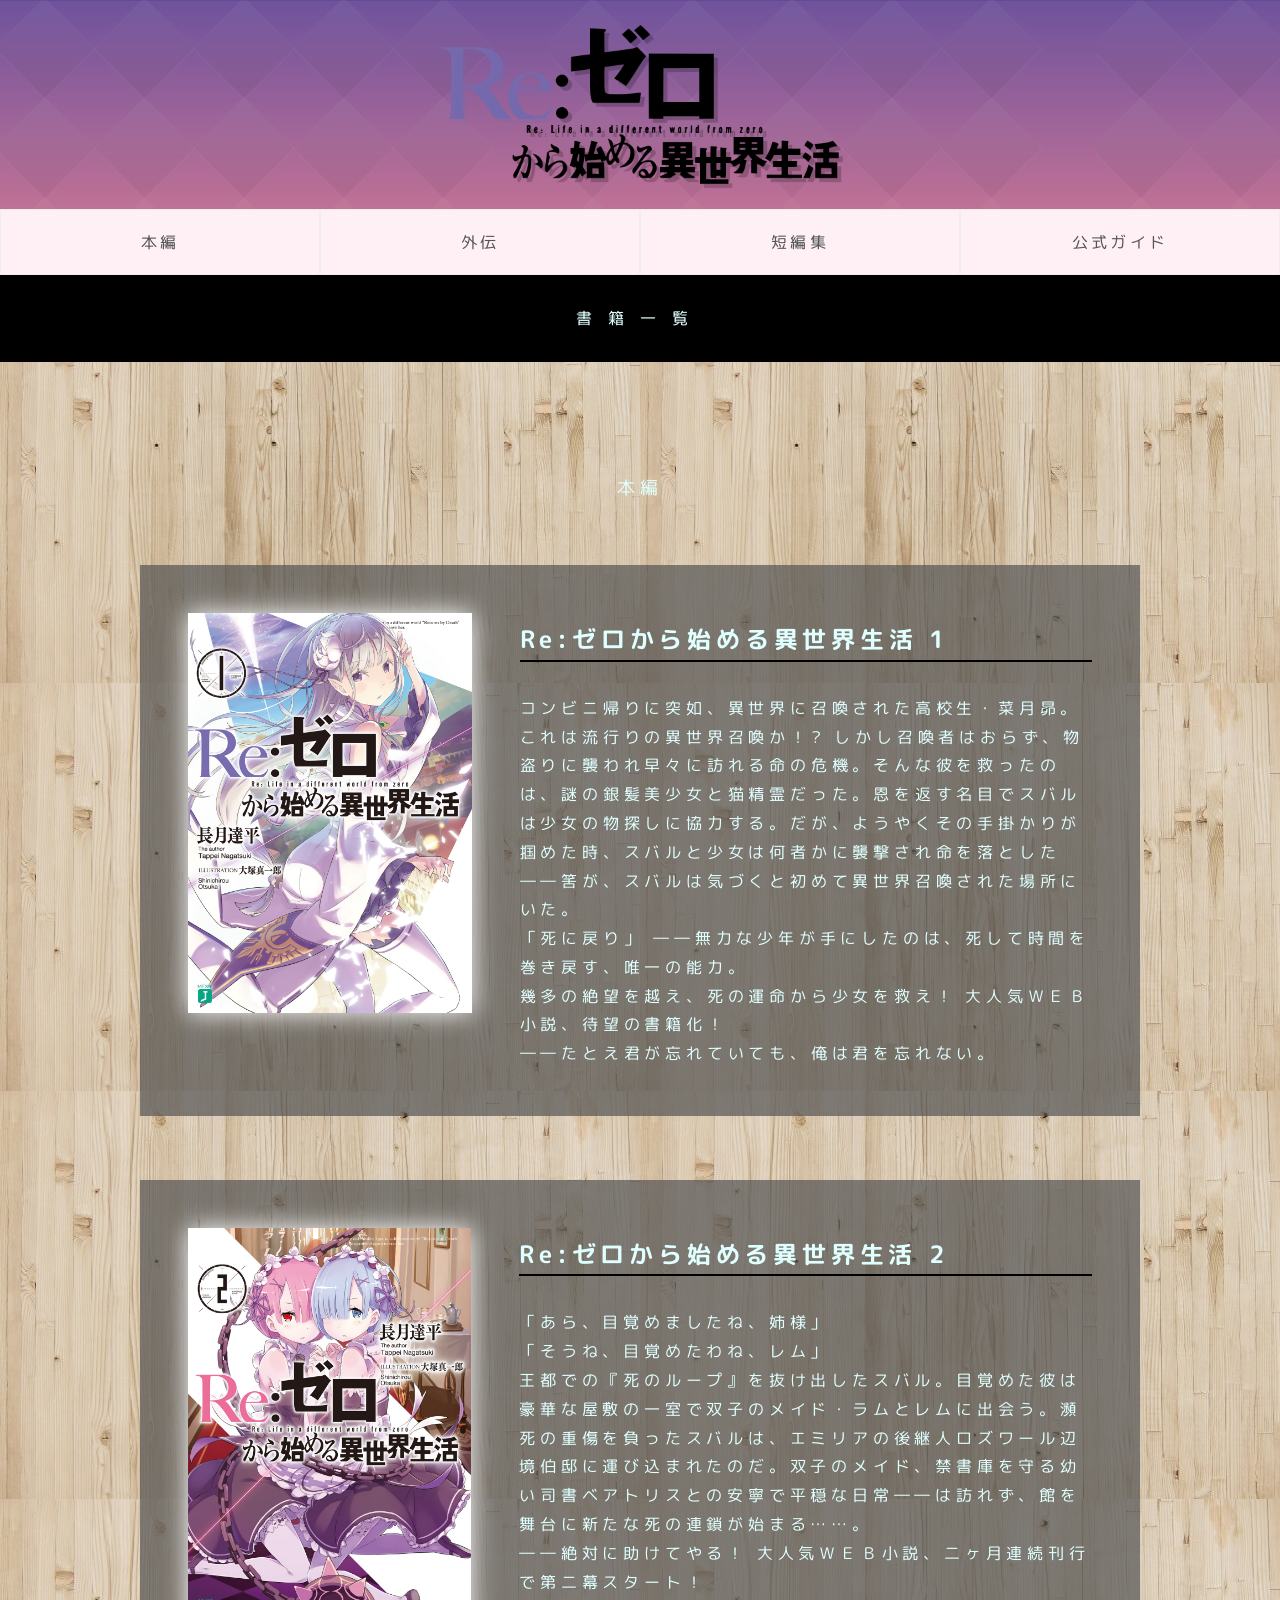
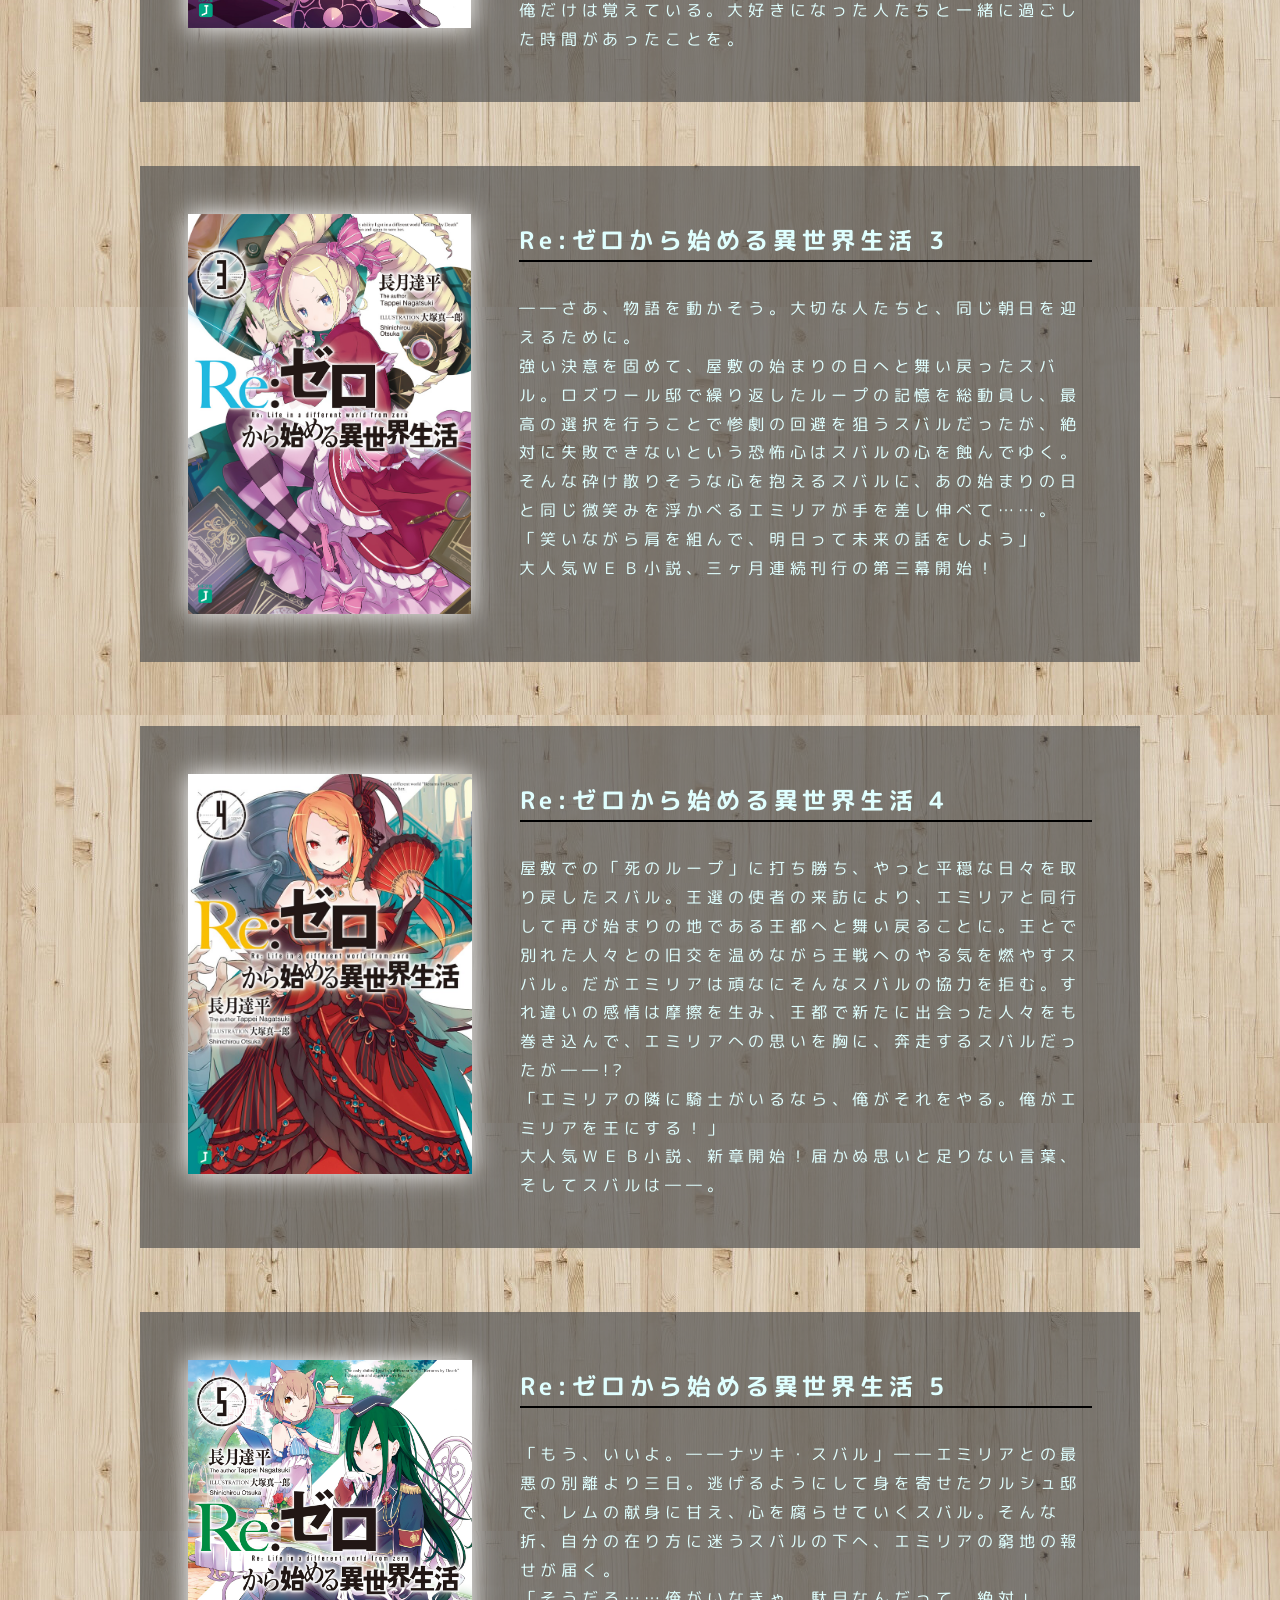
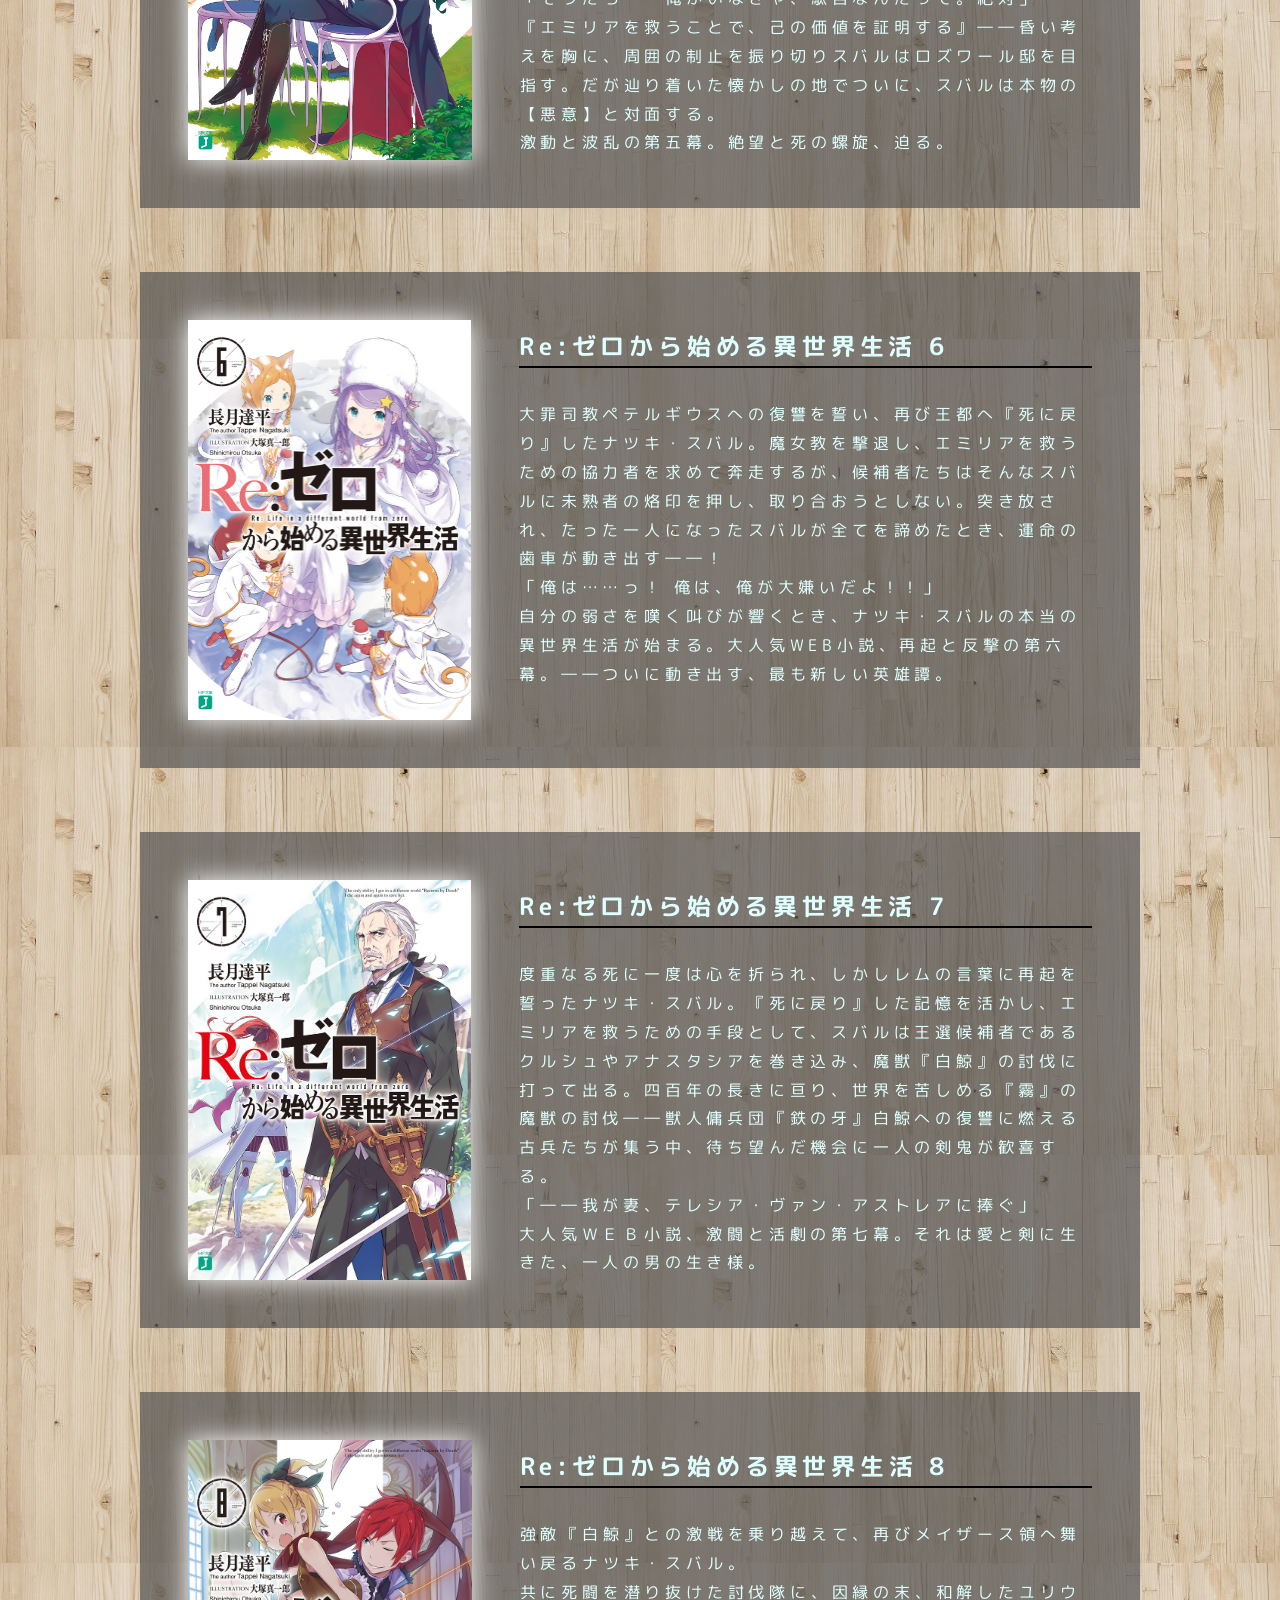
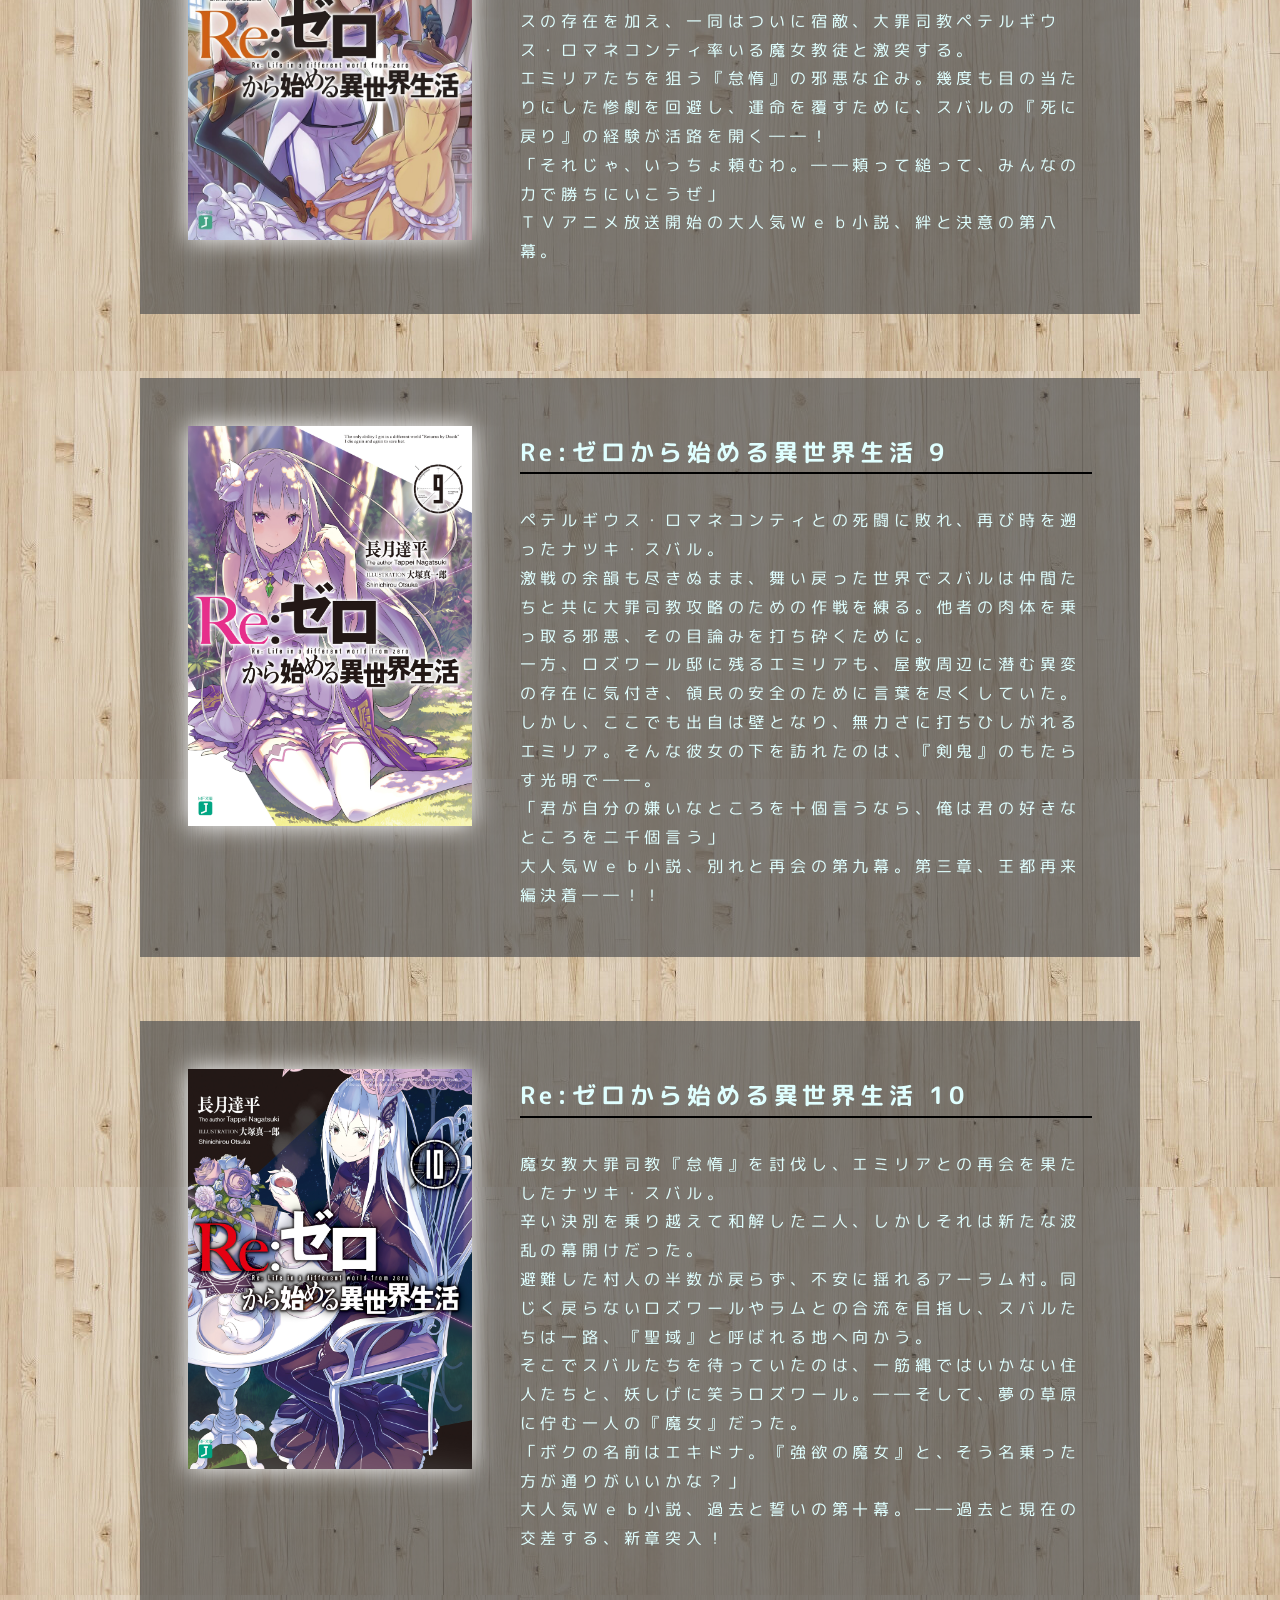
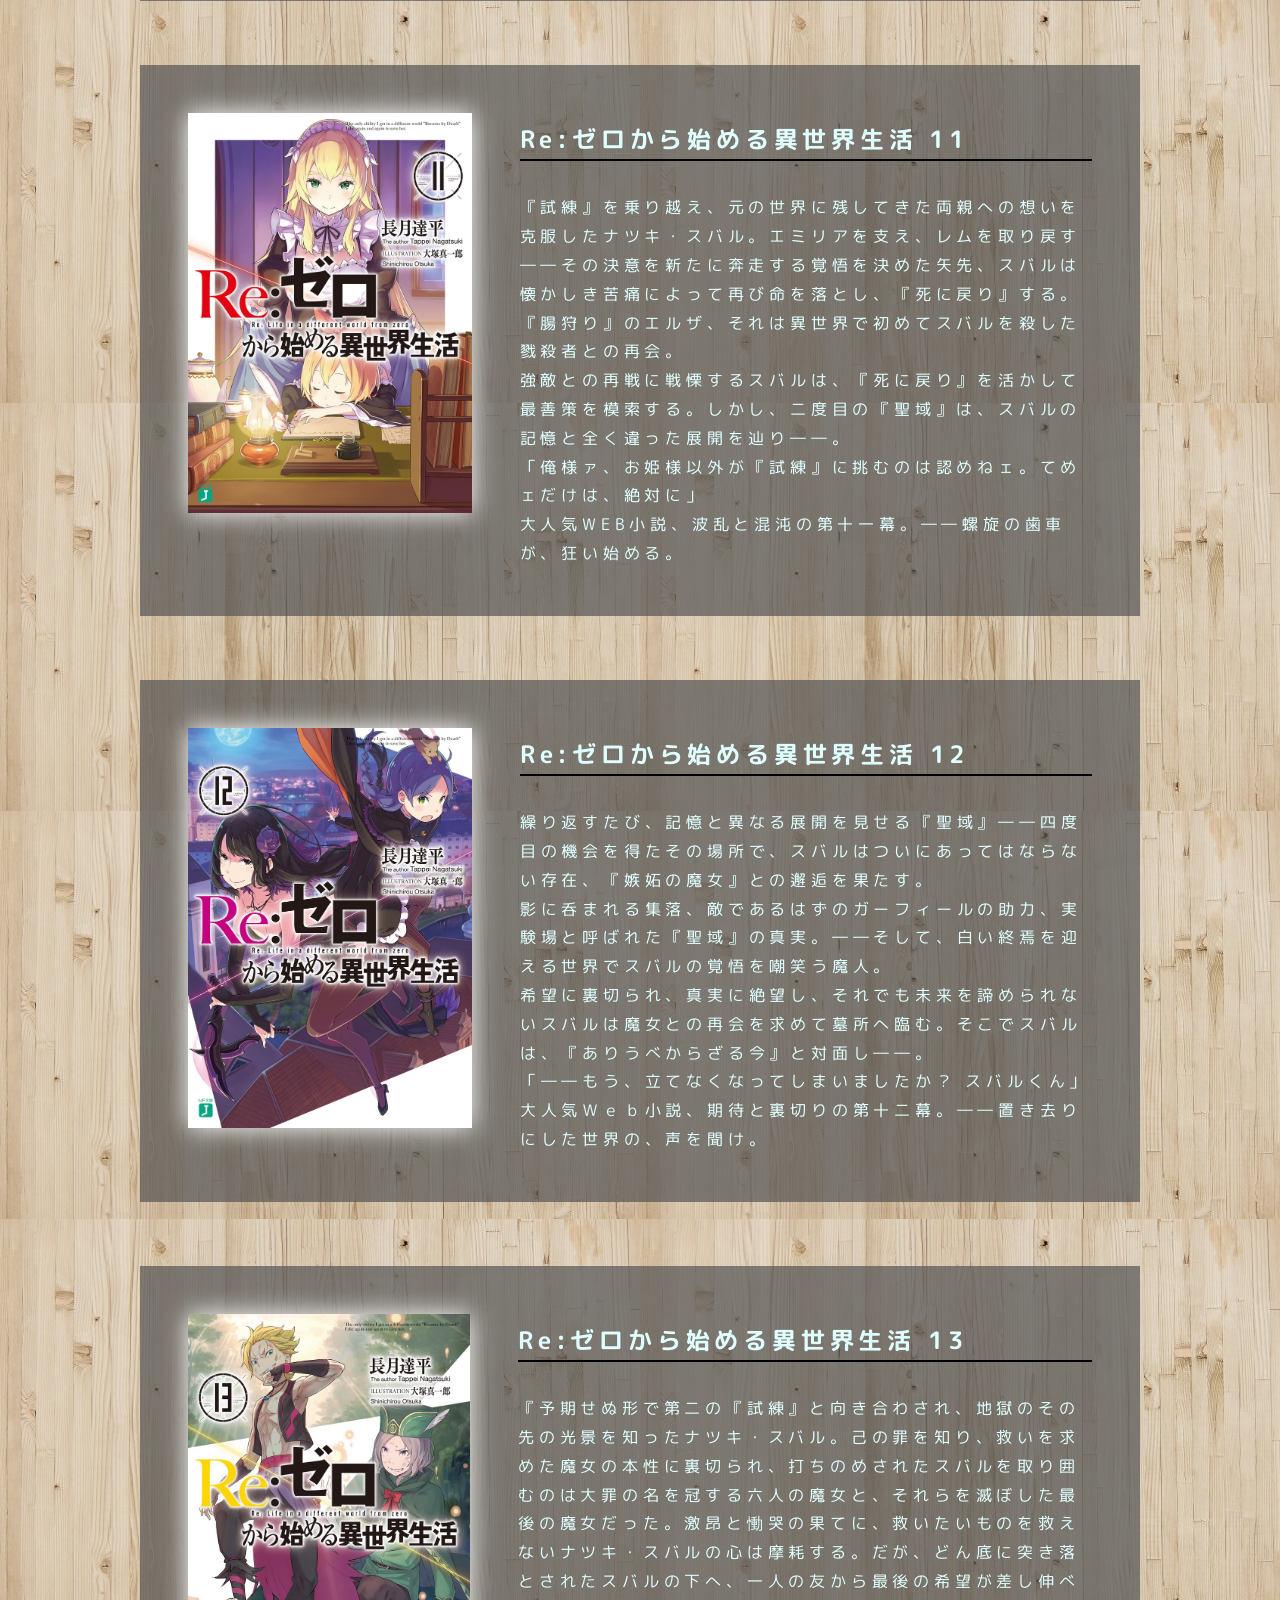
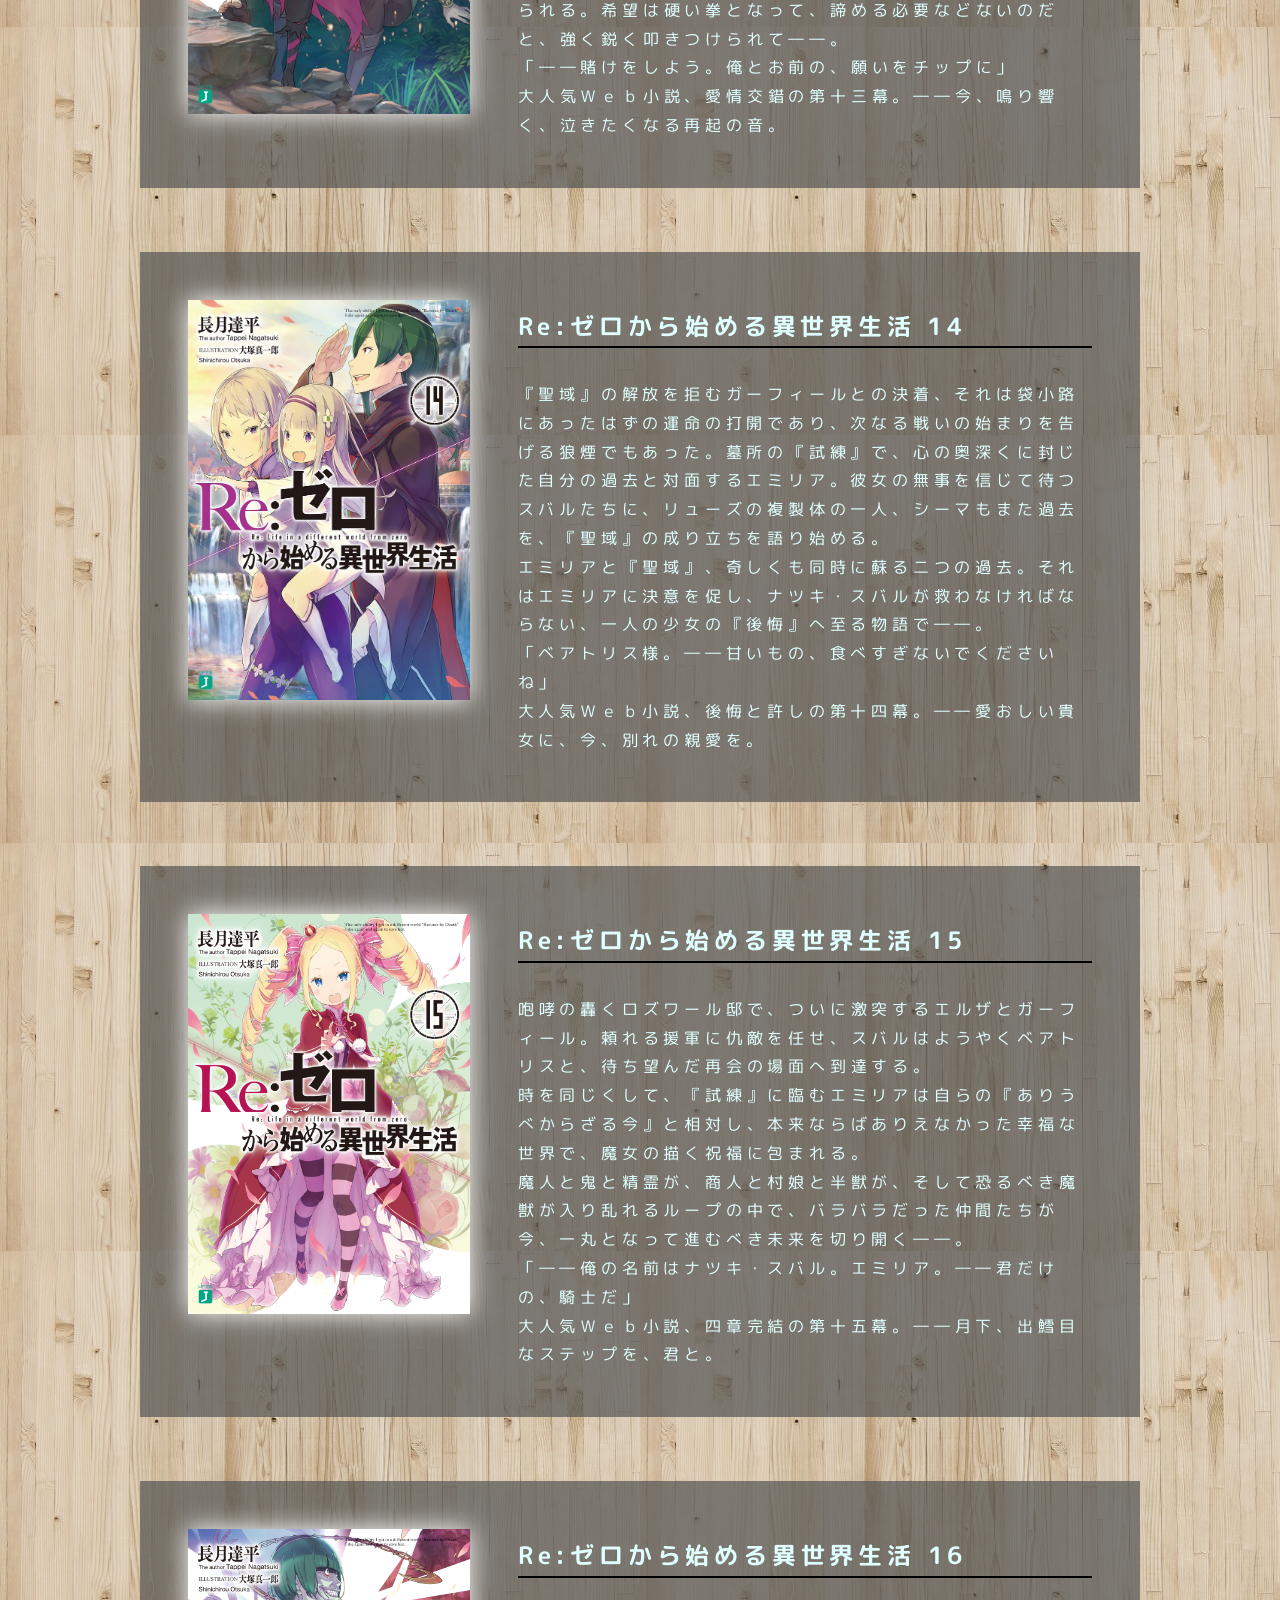
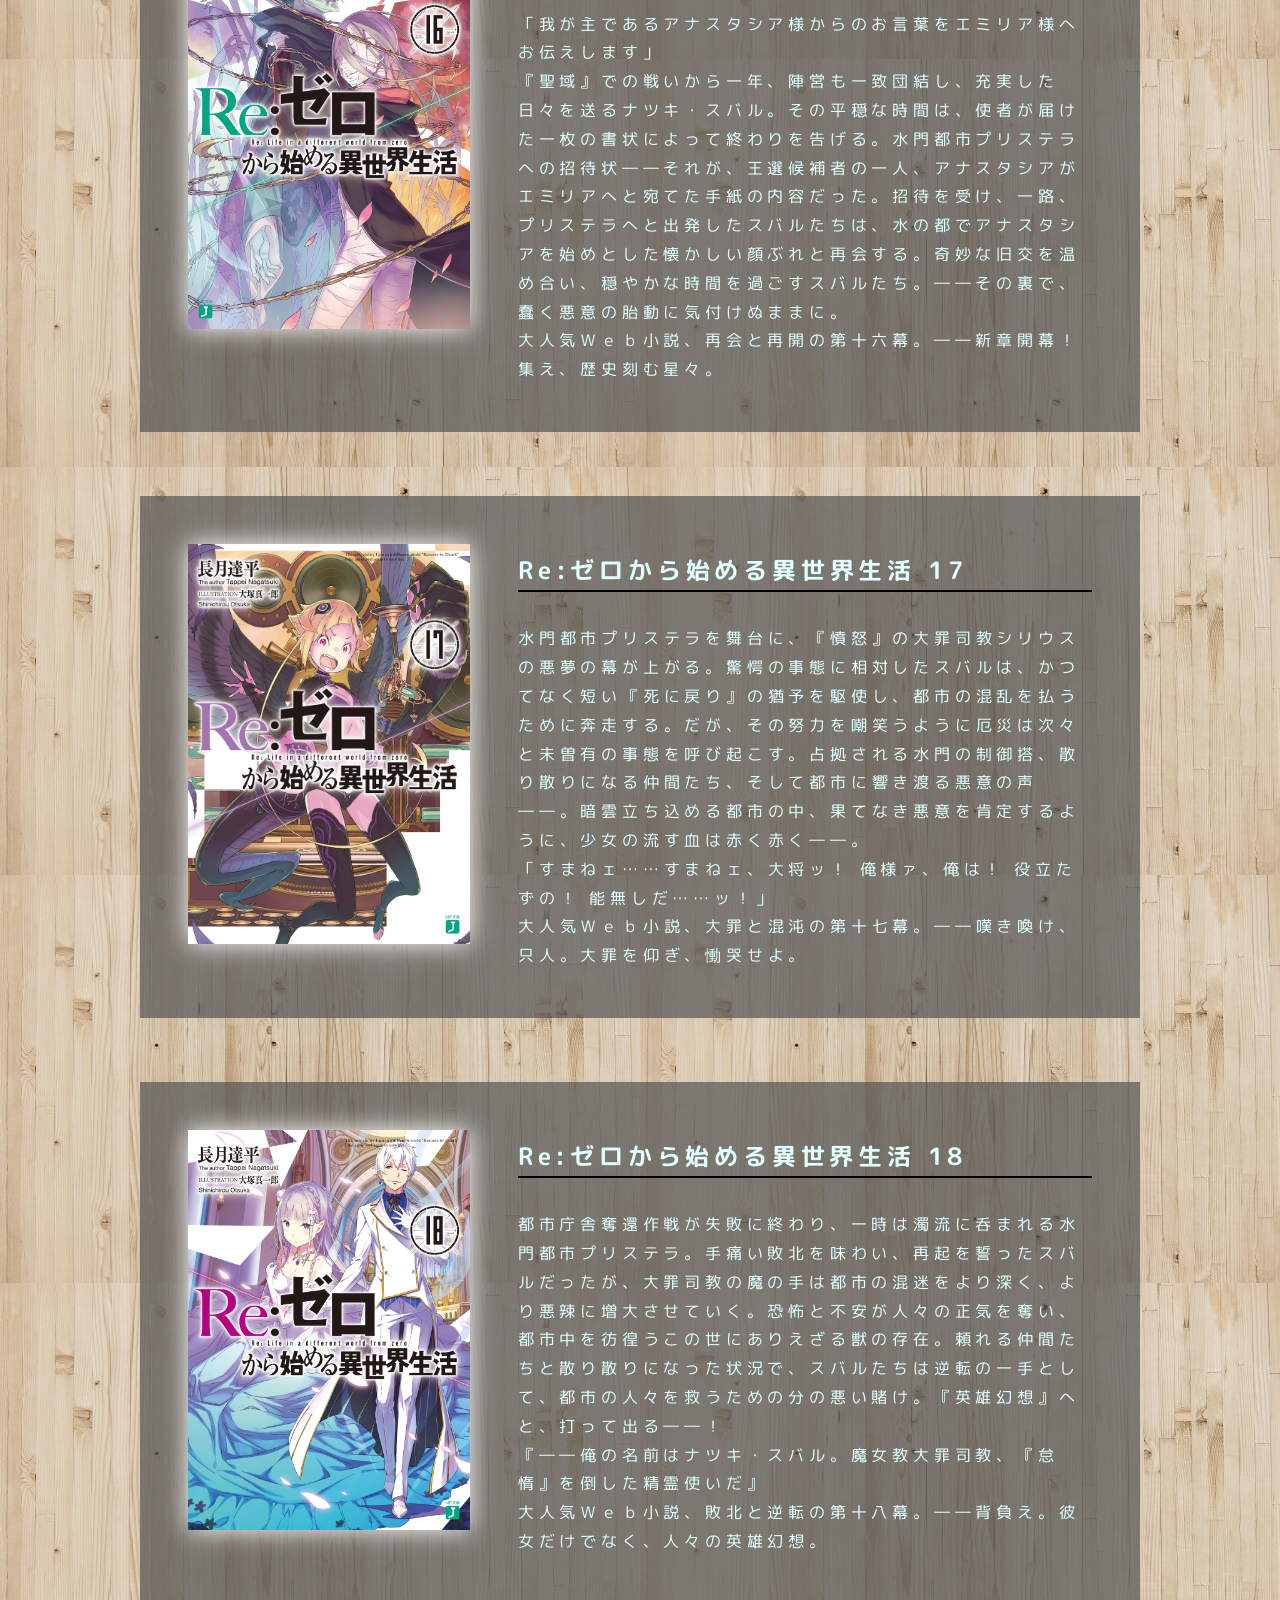
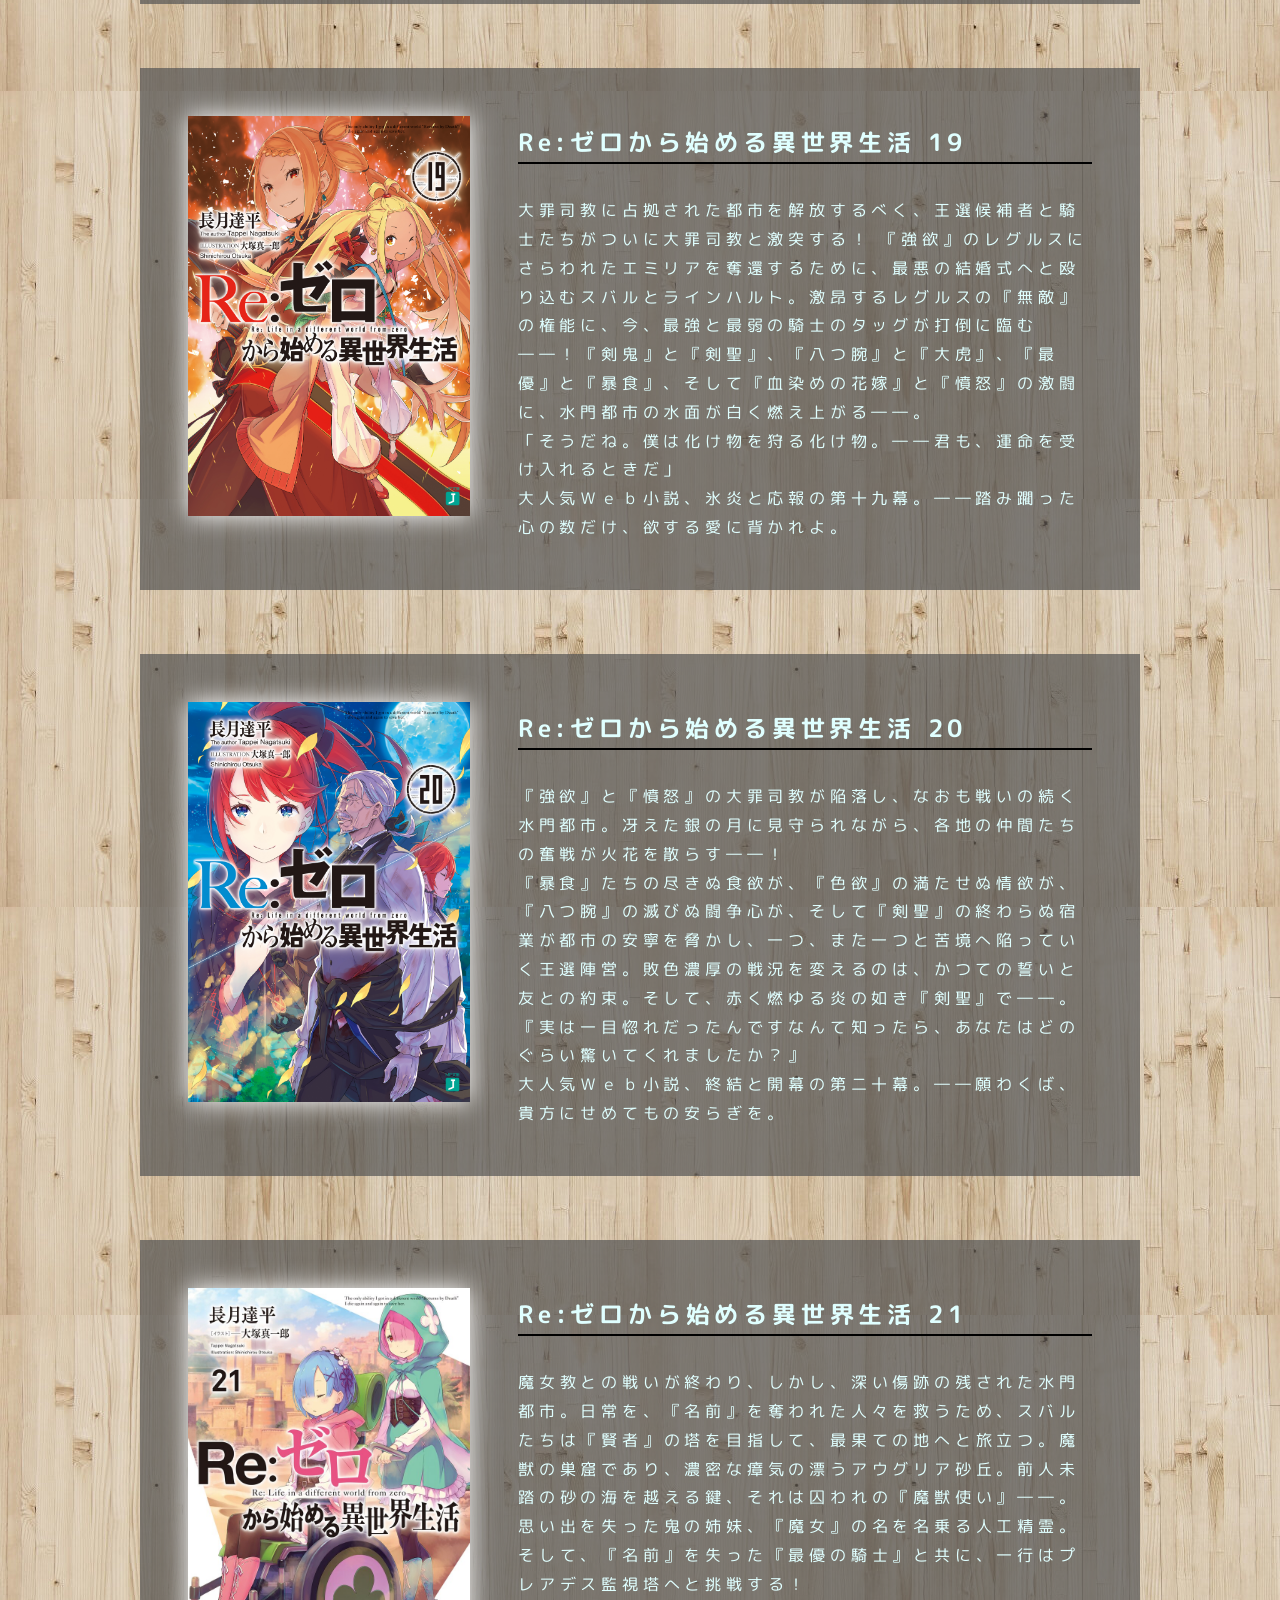
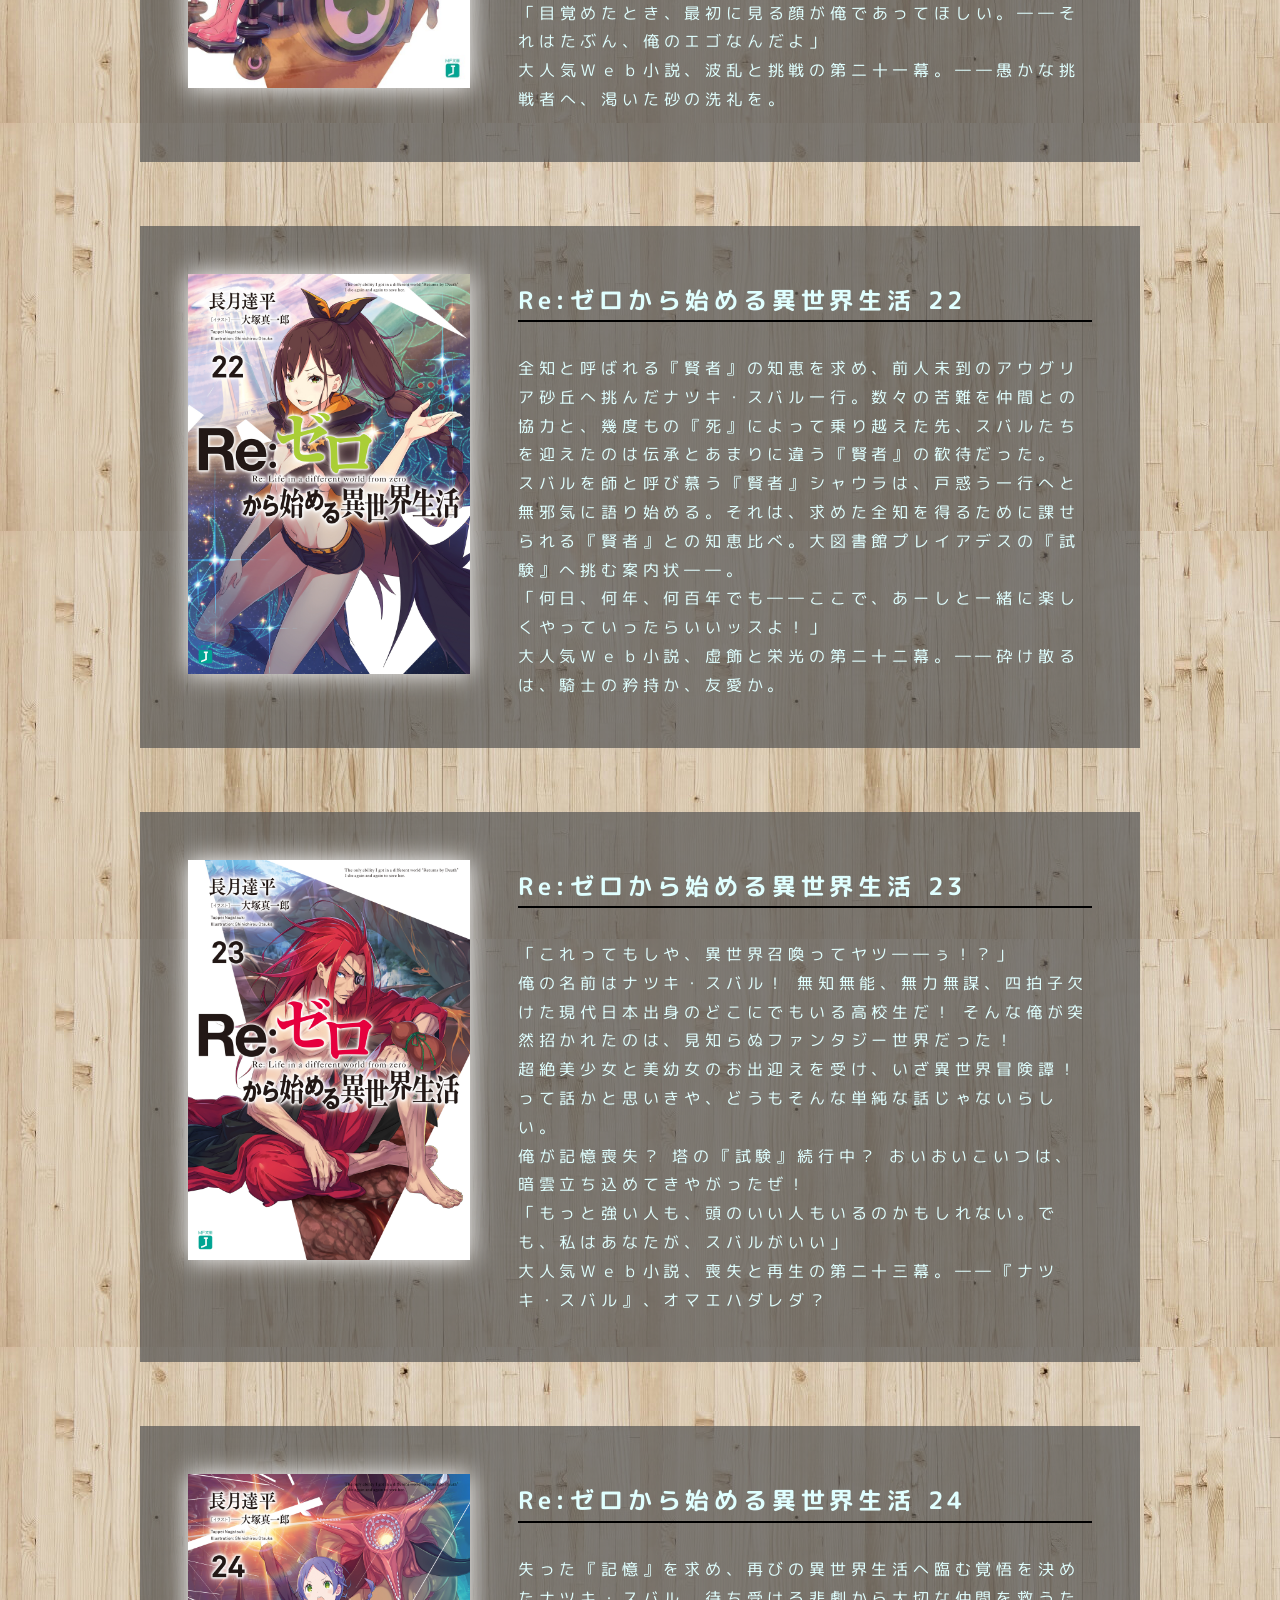
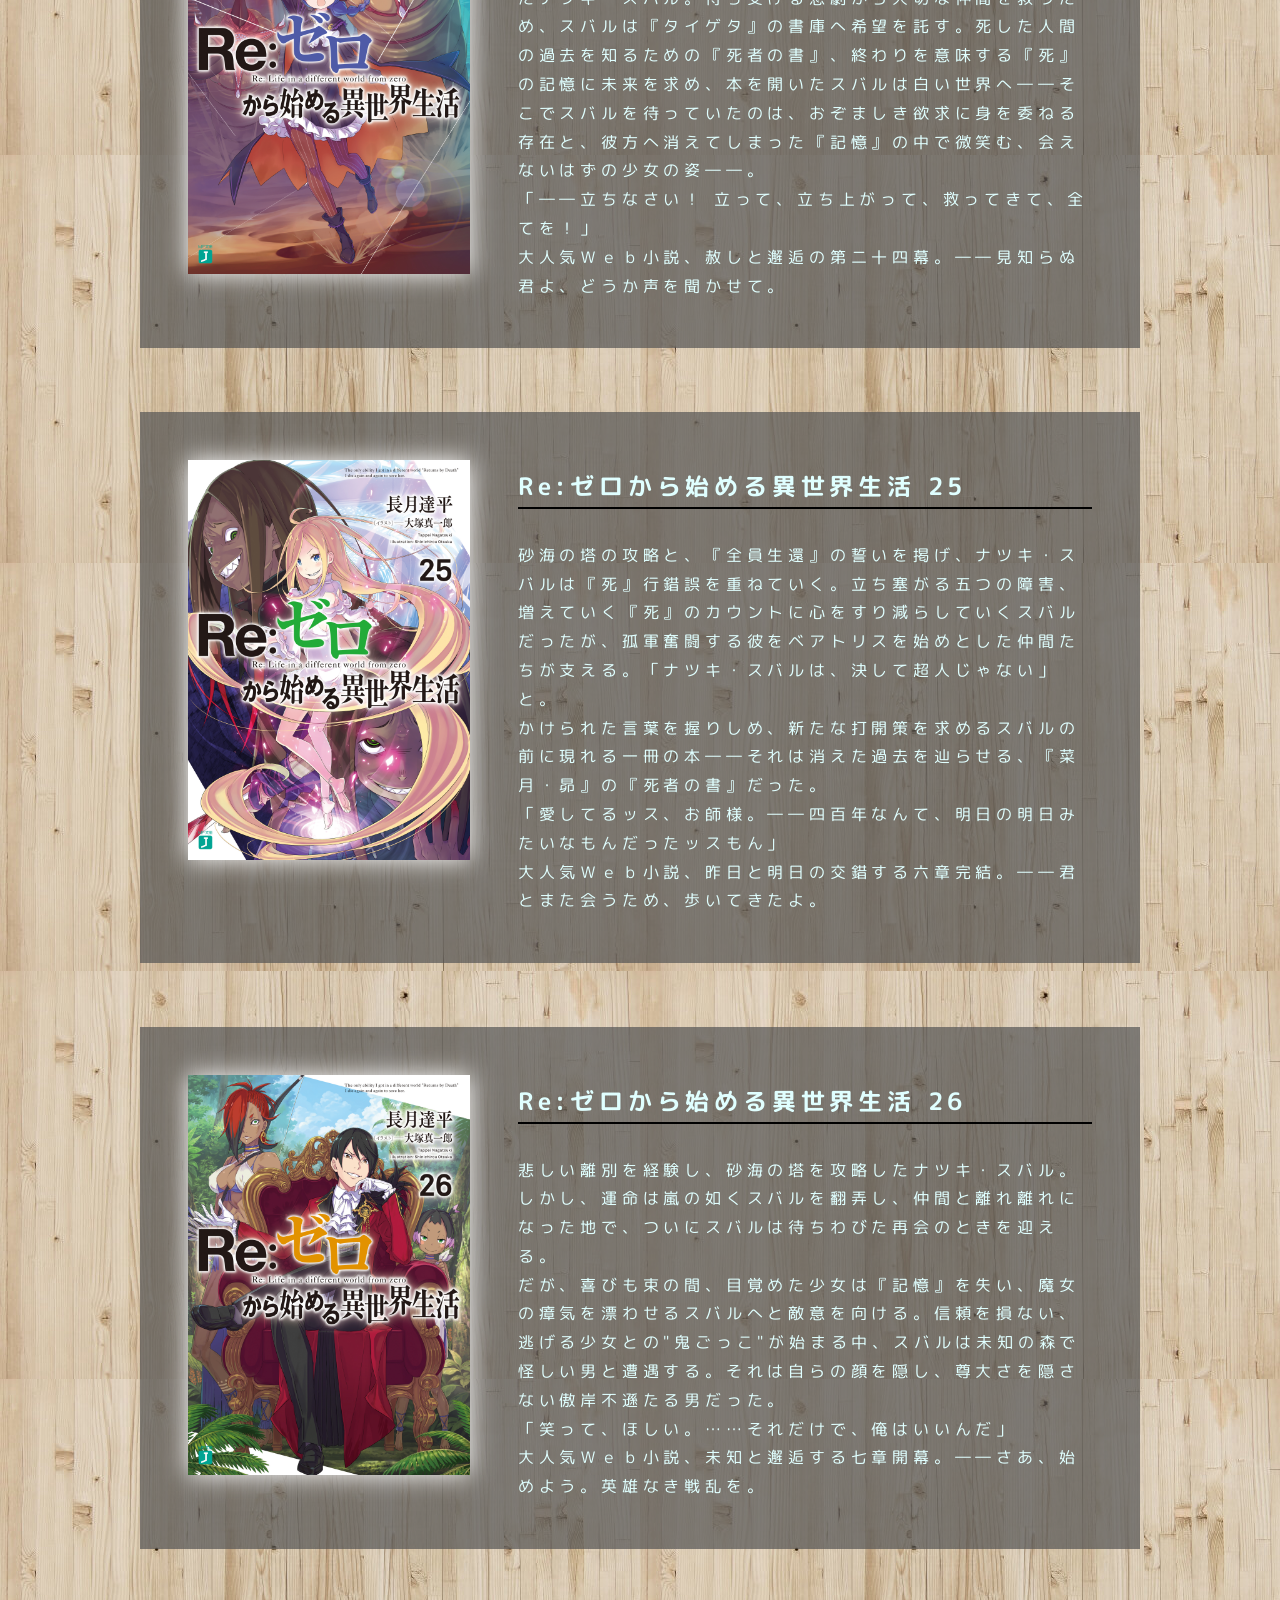
==== commit 3791e92f: "Add files via upload" ====
--- a/index.html
+++ b/index.html
@@ -5,7 +5,9 @@
   <meta charset="UTF-8">
   <meta name="viewport" content="width=device-width, initial-scale=1.0">
   <title>Re:ゼロから始める異世界生活 書籍一覧</title>
-  <link rel="stylesheet" href="https://fonts.googleapis.com/css2?family=Material+Symbols+Outlined:opsz,wght,FILL,GRAD@48,400,0,0" />
+  <link rel="stylesheet"
+    href="https://fonts.googleapis.com/css2?family=Material+Symbols+Outlined:opsz,wght,FILL,GRAD@48,400,0,0" />
+  <!-- <link href="https://fonts.googleapis.com/earlyaccess/hannari.css" rel="stylesheet">   -->
   <link rel="stylesheet" href="style.css">
   <link rel="shortcut icon" href="7-78067_book-icon-by-book-favicon-free.png" type="image/x-icon">
 </head>
@@ -69,7 +71,8 @@
         <h3>Re:ゼロから始める異世界生活 4</h3>
         <p>
           屋敷での「死のループ」に打ち勝ち、やっと平穏な日々を取り戻したスバル。王選の使者の来訪により、エミリアと同行して再び始まりの地である王都へと舞い戻ることに。王とで別れた人々との旧交を温めながら王戦へのやる気を燃やすスバル。だがエミリアは頑なにそんなスバルの協力を拒む。すれ違いの感情は摩擦を生み、王都で新たに出会った人々をも巻き込んで、エミリアへの思いを胸に、奔走するスバルだったが――!?
-          <br>「エミリアの隣に騎士がいるなら、俺がそれをやる。俺がエミリアを王にする！」<br>大人気ＷＥＢ小説、新章開始！届かぬ思いと足りない言葉、そしてスバルは――。</p>
+          <br>「エミリアの隣に騎士がいるなら、俺がそれをやる。俺がエミリアを王にする！」<br>大人気ＷＥＢ小説、新章開始！届かぬ思いと足りない言葉、そしてスバルは――。
+        </p>
       </div>
     </div>
     <div class="container">
@@ -325,7 +328,8 @@
         <h3>Re:ゼロから始める異世界生活 32</h3>
         <p>
           消えたナツキ・スバルとレムの行方を追い、ヴォラキア帝国へと入ったエミリアと仲間たち。安否の知れないスバルたちを案じる思いと裏腹に、戦火は日に日に帝国を焼いていく。追いやった偽皇帝と追いやられた皇帝の思惑、帝国中に広まる反乱の兆しはついに決壊の時を迎え、帝都ルプガナを舞台に帝国史に残る大乱の幕が切って落とされる。始まった戦いの中、奔走するエミリアたちに立ちはだかるのは、城壁を守る帝国最強の守護者たちで――。<br>「手を貸してください。――この戦場のチャンネルは、僕が支配します」<br>大人気Ｗｅｂ小説、謀略と血風の三十二幕。――狼共、幸せか？
-          愛し合うより殺し合いが。</p>
+          愛し合うより殺し合いが。
+        </p>
       </div>
     </div>
     <div class="container">
@@ -343,7 +347,46 @@
         <h3>Re:ゼロから始める異世界生活 34</h3>
         <p>
           ついに合流したベアトリスと共に、激戦の渦中にある帝都で連れ去られたレムと再会したナツキ・スバル。第三勢力の介入に揺れる都市から撤退を決めたスバルだったが、そこに協力を持ちかけてきたのは、因縁深き帝国兵トッド・ファングだった。奇しくもスバルと同じく帝都の放棄を決断するヴィンセント、被害の拡大を阻止したいエミリアと、それぞれの思惑に従う『九神将』。今、未曽有の危難たる『大災』が、帝国の滅びに指をかける――。<br>「どこまでが貴様の描いた絵だ？
-          ナツキ・スバル。――親竜王国の『星詠み』よ」<br>大人気Ｗｅｂ小説、赦しと断罪の三十四幕。相手が誰でも手を伸ばす。俺が俺であるために。</p>
+          ナツキ・スバル。――親竜王国の『星詠み』よ」<br>大人気Ｗｅｂ小説、赦しと断罪の三十四幕。相手が誰でも手を伸ばす。俺が俺であるために。
+        </p>
+      </div>
+    </div>
+    <div class="container">
+      <img src="img/35.jpg" height="320">
+      <div class="intro">
+        <h3>Re:ゼロから始める異世界生活 35</h3>
+        <p>
+          ヴォラキア帝国との同盟を結び、屍人の軍勢たる『大災』と戦う決意を固めるナツキ・スバル。合流したアナスタシアたちを加え、襲いくる屍人の追撃を躱す一行にもたらされる光明、それは災いの訪れさえ予見した『星詠み』の天命だった。天命を切っ掛けに、向き合うときがきた。スバルとレム、そしてルイとの三人で始まった帝国での物語に。赦されざる罪人と蘇りし死者、一度は外れたモノたちに願いを抱く権利があるか、その瞳に資格を問う――。<br>「――これは、過去に取り残された私たちと、あなたたちとの絶滅戦争なのよぉ」
+          <br>大人気Ｗｅｂ小説、贖罪と再生の三十五幕。どうか安らかに。祈りを込めてあなたを『喰らう』。
+        </p>
+      </div>
+    </div>
+    <div class="container">
+      <img src="img/36.jpg" height="320">
+      <div class="intro">
+        <h3>Re:ゼロから始める異世界生活 36</h3>
+        <p>
+          死者の軍勢に襲われるヴォラキア帝国で、屍人への対抗手段を手に入れたナツキ・スバル。一方、辿り着いた城塞都市でチシャの遺した情報から、アベルは屍人を率いる『魔女』スピンクスがもたらす『大災』の真の狙いを看破する。迫る帝国の滅亡を止めるため、スバルたちは決戦へ臨む覚悟を決める。同じ頃、帝都でセシルスと合流したアルは、囚われのプリシラを救い出し、あとに続くものたちの道を作るため、再び都の城壁の攻略を目指す。<br>「愛を罰せよと？　――そのような無粋な行い、する方が惨めであろうよ」
+          <br>大人気Ｗｅｂ小説、天命と選択の三十六幕。誰の眼があろうとも、この道を往くは我一人――。
+        </p>
+      </div>
+    </div>
+    <div class="container">
+      <img src="img/37.jpg" height="320">
+      <div class="intro">
+        <h3>Re:ゼロから始める異世界生活 37</h3>
+        <p>
+          ヴォラキア帝国の存亡をかけ、『魔女』率いる屍人の軍勢との最終局面へ突入するナツキ・スバル。城塞都市が大軍の足止めに籠城戦する中、スバルたちは『大災』の狙いを挫くため、再び帝都の五つの頂点の攻略へ挑む。龍虎相搏ち、雷鳴が大地に轟き、天空は氷炎に支配され、茨の冠に狼牙が迫り、燃える慈愛が妄執を打つ。いずれも世界の終わりを描くような激闘、その果てにスバルたちは宿願の成就を望むスピンクスの虚ろな眼と対峙して――。<br>「幸せな夢を見ている暇なんてありません。――辛く苦しく、愛しい現実が待っているので」<br>大人気Ｗｅｂ小説、死闘と切愛の三十七幕。そこにあなたがいないなら、私は世界を望まない。
+        </p>
+      </div>
+    </div>
+    <div class="container">
+      <img src="img/38.jpg" height="320">
+      <div class="intro">
+        <h3>Re:ゼロから始める異世界生活 38</h3>
+        <p>
+          ヴォラキア帝国の希望を背負い、滅亡の担い手である『大災』と戦い続けるナツキ・スバル。ついに己の造物目的を果たした『魔女』は、変わり果てた姿で最後の勝負を挑んでくる。次々と切られる手札は滅びへのカウントを進め、時計の針がゼロへ至るとき、慈悲と慈愛の焔が帝国を覆い尽くす。長きにわたる戦いの決着、夜明けと共に訪れる朝焼けを追い越す空に、一人でも多くの誰かと辿り着くため、今、剣狼の群れの心は一つになる――。<br>「世界は妾にとって、都合の良いようにできておる。――そら見よ、また妾の勝ちじゃ」<br>大人気Web小説、愛情と情愛の三十八幕。焔のように生きよ。世界はかくも美しいのだから。
+        </p>
       </div>
     </div>
 
@@ -469,6 +512,26 @@
           ――あなたのくれた時間の全部と、あなたを想う時間の全部を。</p>
       </div>
     </div>
+    <div class="container">
+      <img src="img/s9.jpg" height="320">
+      <div class="intro">
+        <h3>Re:ゼロから始める異世界生活 短編集9</h3>
+        <p>
+          短編集第九弾、それは強い信頼で結ばれた人々の絆の物語。ユークリウス兄弟を中心に、アナスタシア陣営が美術品の真贋を巡る。『聖域』を出たばかりのガーフィールとフレデリカ姉弟の、水入らずの波乱万丈デート。そしてヴォラキア帝国の大内乱の舞台裏、皇帝さえ予期せぬ戦力となったナツキ・シュバルツ率いる『プレアデス戦団』の結成秘話――！<br>色鮮やかに語られる、ナツキ・スバルと仲間たちの、かけがえのない異世界生活。<br>「姉と弟、水入らずでデートを楽しんでこいよ！　俺とベア子みたいに！」<br>全編Ｗｅｂ未掲載！　たとえ『死に戻り』できたって、積み上げた日々はゼロにできない。
+        </p>
+      </div>
+    </div>
+    <div class="container">
+      <img src="img/s10.jpg" height="320">
+      <div class="intro">
+        <h3>Re:ゼロから始める異世界生活 短編集10</h3>
+        <p>
+          短編集第十弾は、多くの人間の思惑と陰謀が渦巻く物語。王選候補者であるフェルトと騎士のラインハルトを主人公に、五大都市の黒社会との激闘を描く『フランダース騒乱』。現代に蘇った『魔女』オメガが、二人の連れの少女と共に極寒の雪の山荘に閉じ込められ、そこで起こる殺人事件の解決に奔走する『One
+          Wild
+          Night』。<br>本編だけじゃ知り尽くせない、それは彼女たちに巻き起こる他にはない異世界生活。<br>「――ひょっとすると、殺人鬼はワタシたち全員を殺すつもりなのかもしれないね」<br>全編Ｗｅｂ未掲載。出会いがあれば別れがある。それを知るための物語が、ここにもある。
+        </p>
+      </div>
+    </div>
 
     <h2 id="p">公式ガイド</h2>
     <div class="container">
--- a/style.css
+++ b/style.css
@@ -1,4 +1,10 @@
 @charset "utf-8";
+@import url('https://fonts.googleapis.com/css?family=M+PLUS+Rounded+1c');
+
+html {
+  scroll-behavior: smooth;
+  font-family: 'M PLUS Rounded 1c', sans-serif;
+}
 
 body {
   margin: 0;
@@ -26,11 +32,11 @@
   transition: .3s;
   color: #555;
   background: #fff;
-  /* opacity: 0; */
+  opacity: 0;
 }
 
 .pagetop:hover {
-  box-shadow: 0 0 32px #fff;
+  box-shadow: 0 0 32px #555;
 }
 
 /* ヘッダー */
@@ -89,6 +95,8 @@
   background-color: #ccc;
 }
 
+
+
 /* メイン */
 main {
   margin: 0;
@@ -141,12 +149,14 @@
   margin: 0;
   padding: 0 0 0.1em;
   border-bottom: 2px double black;
+  letter-spacing: 0.2em;
 }
 
 p {
   margin: 0;
   padding: 32px 0 0 0;
   line-height: 1.8em;
+  letter-spacing: 0.3em;
 }
 
 main a {
@@ -158,7 +168,7 @@
 /* フッター */
 footer {
   margin: 0;
-  padding: 8px 0;
+  padding: 16px 0;
   text-align: center;
   background: lavender;
 }
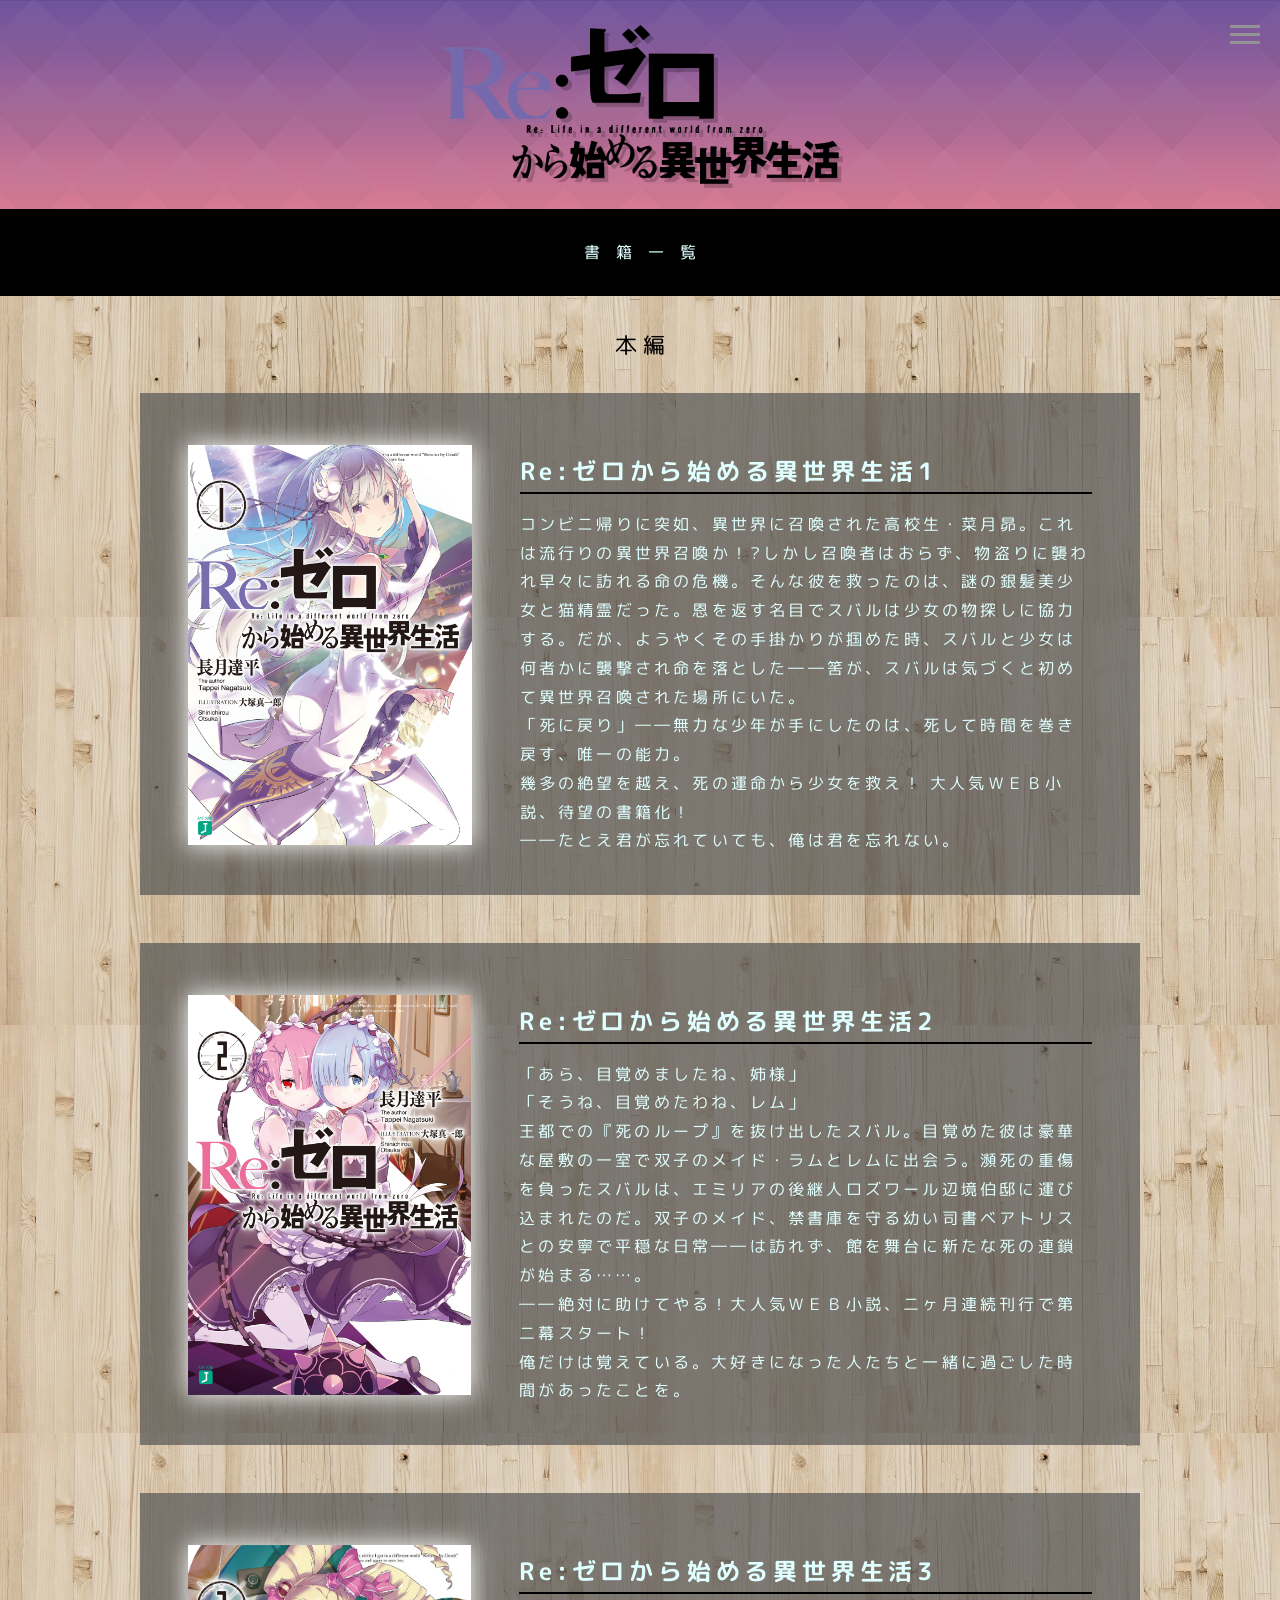
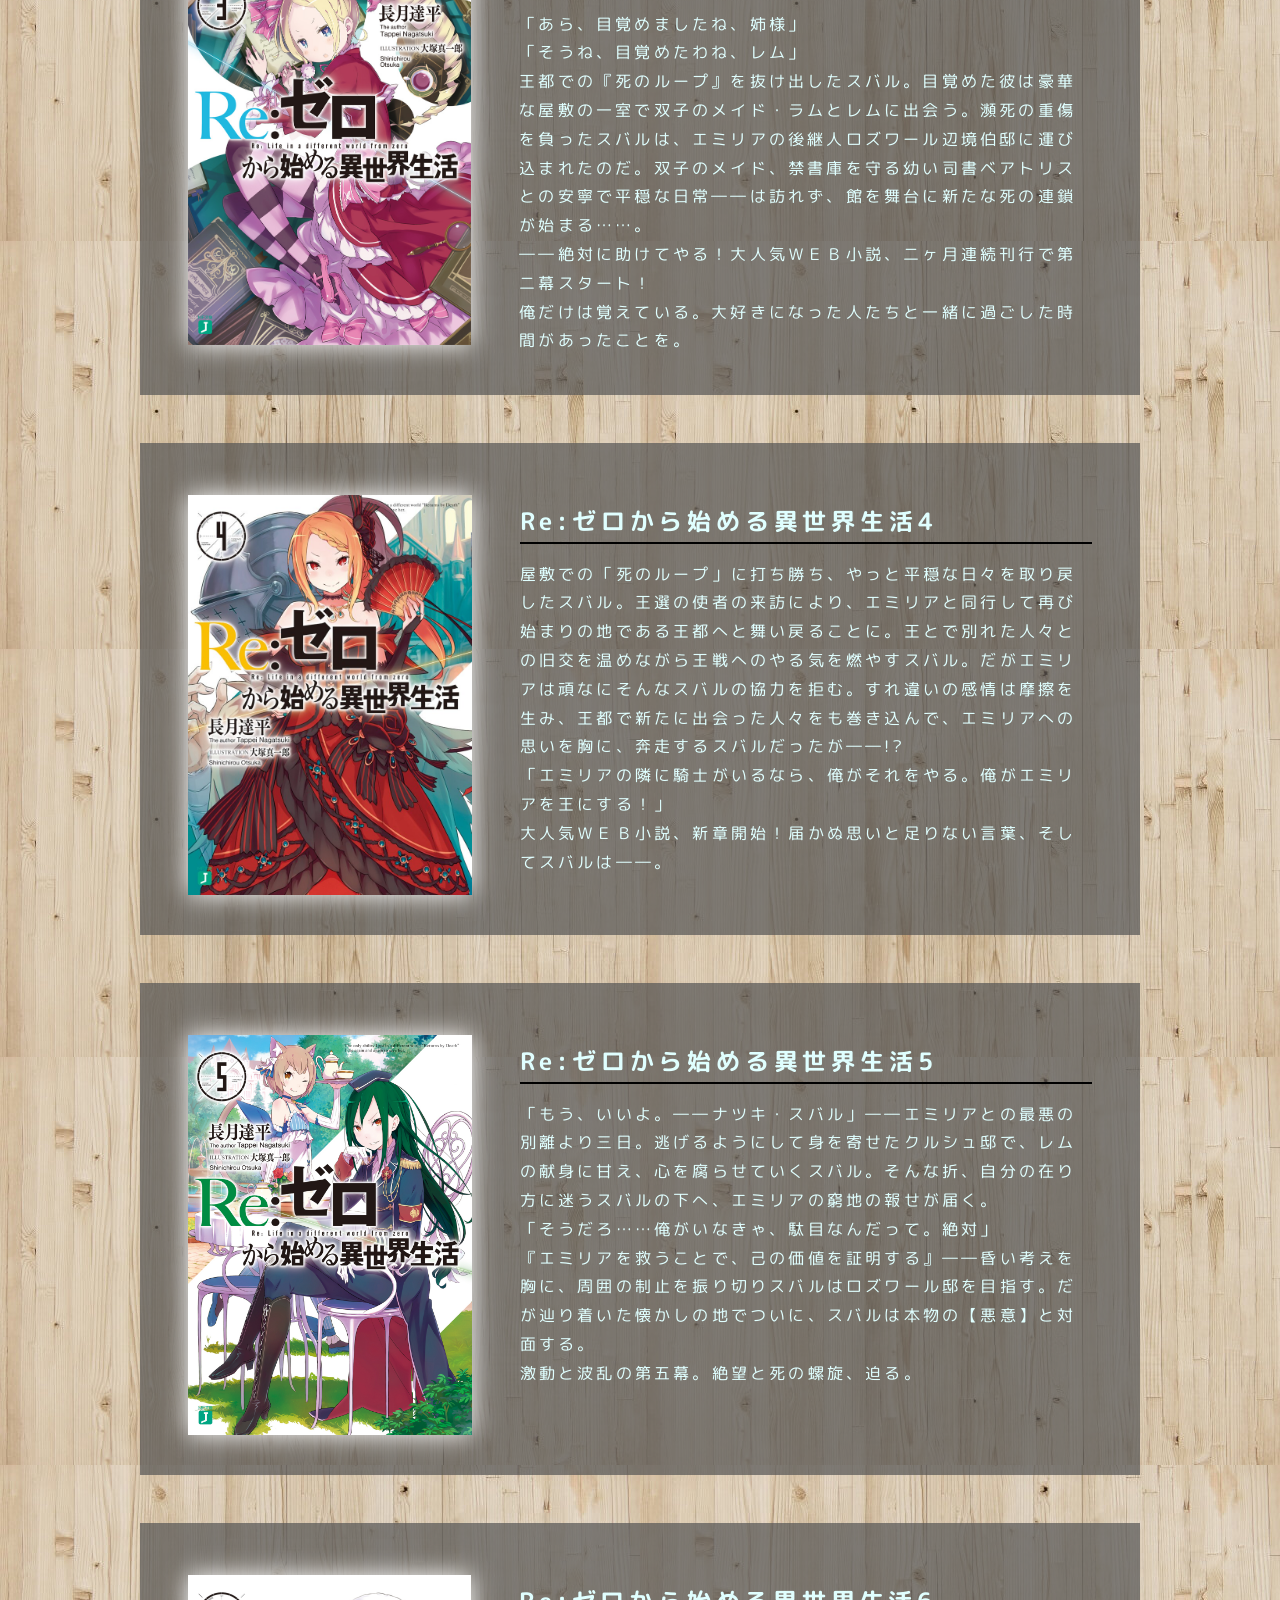
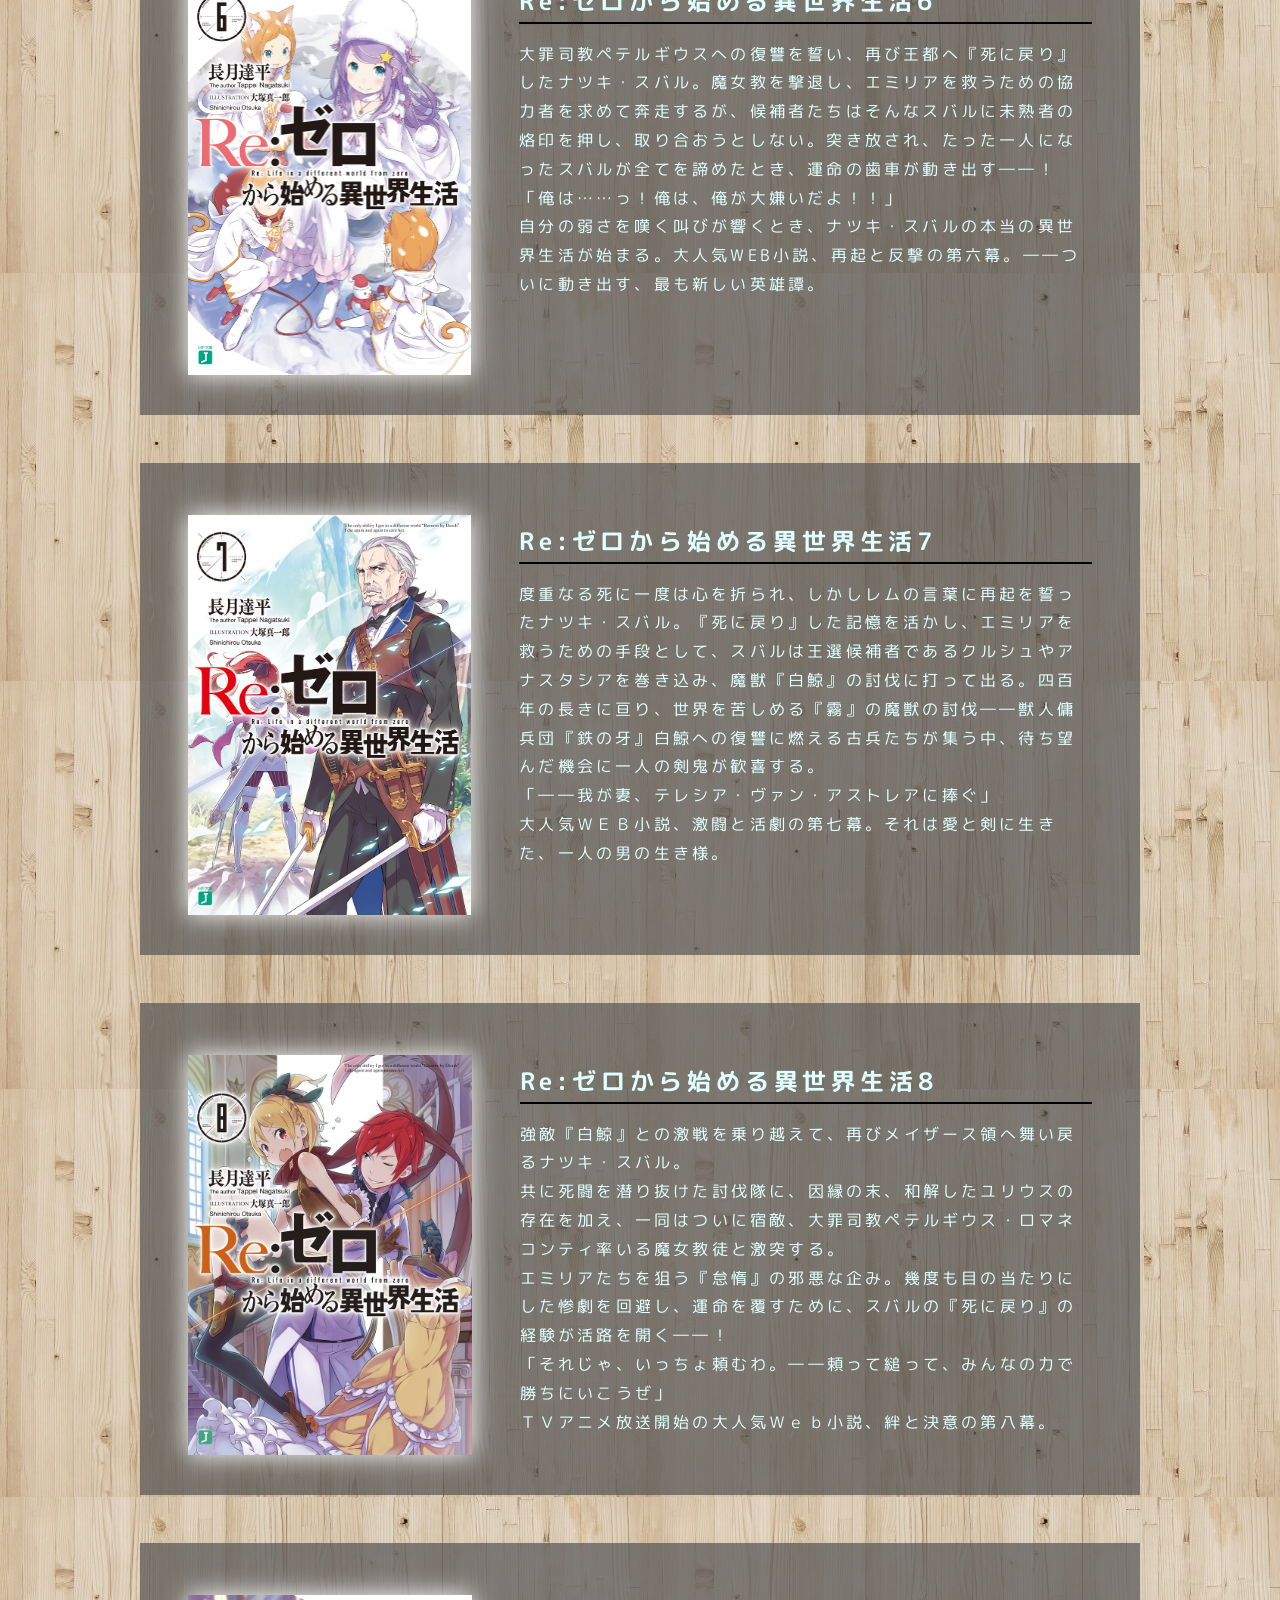
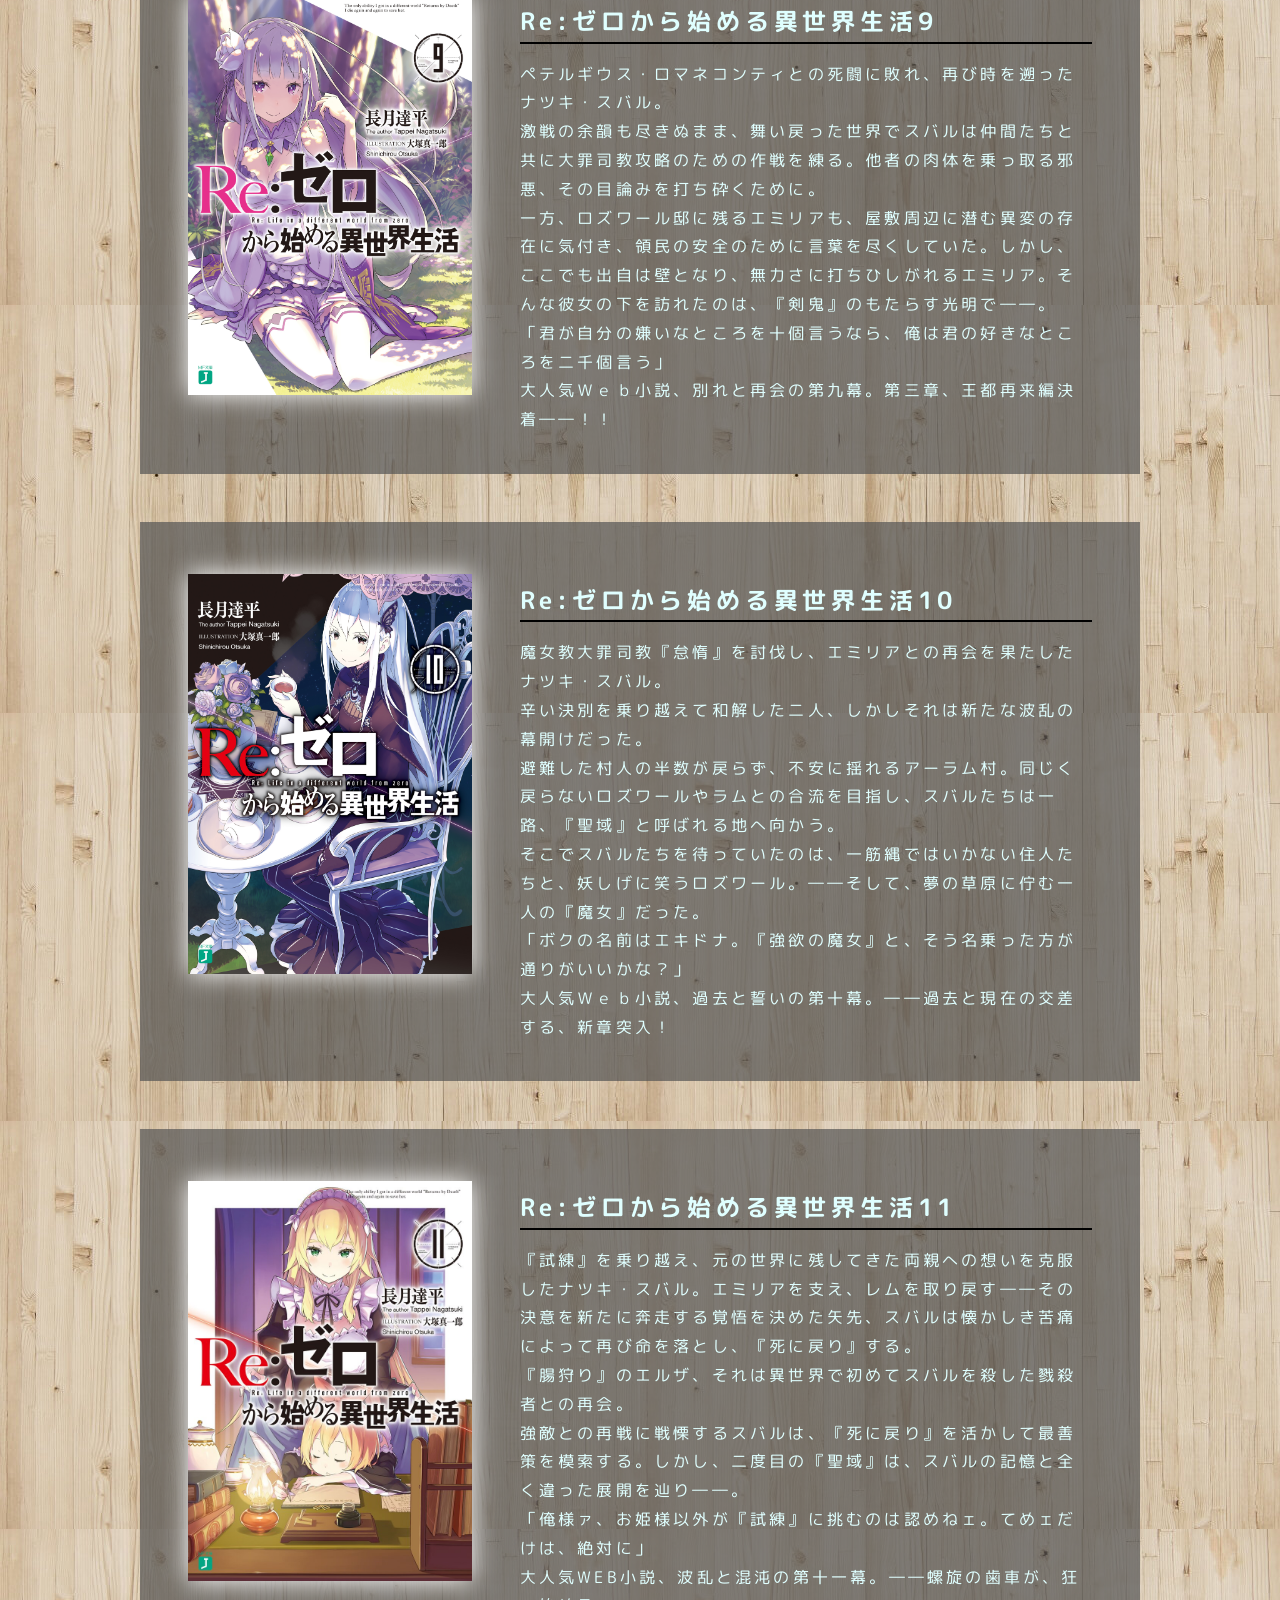
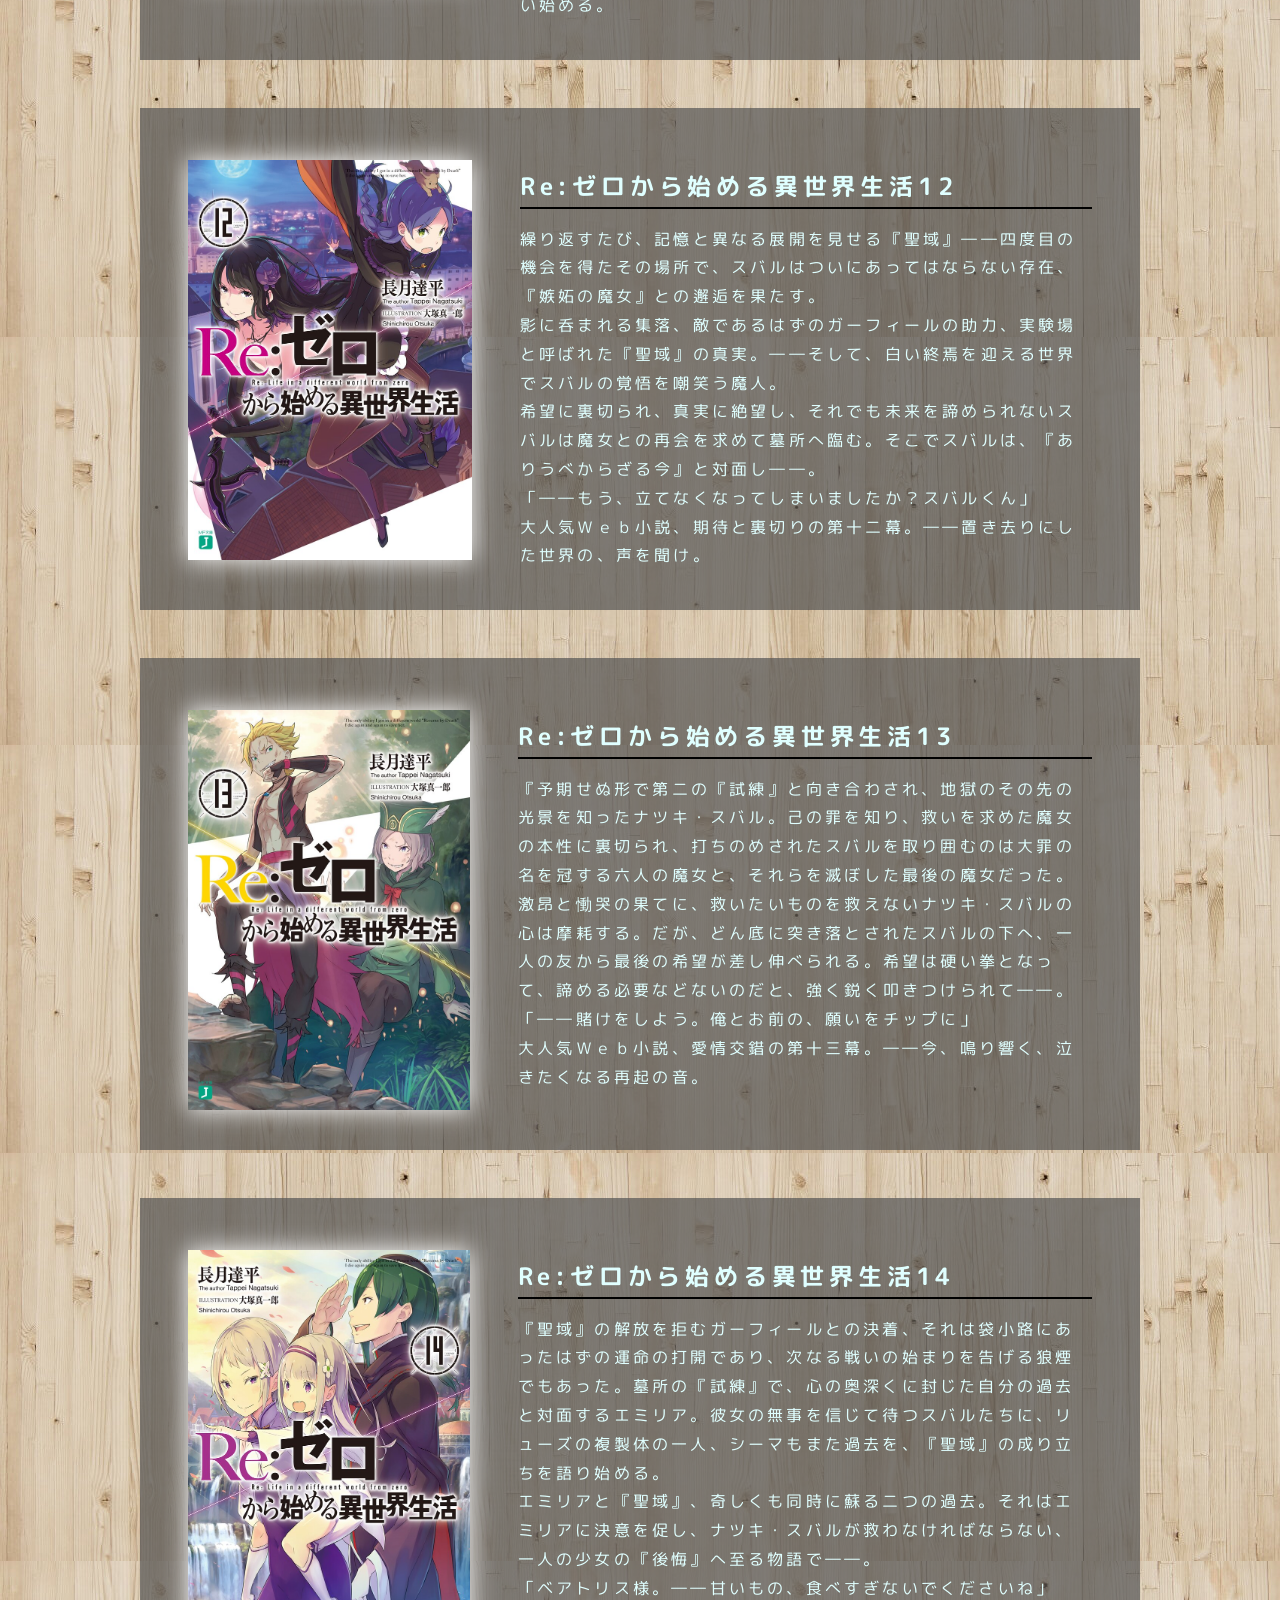
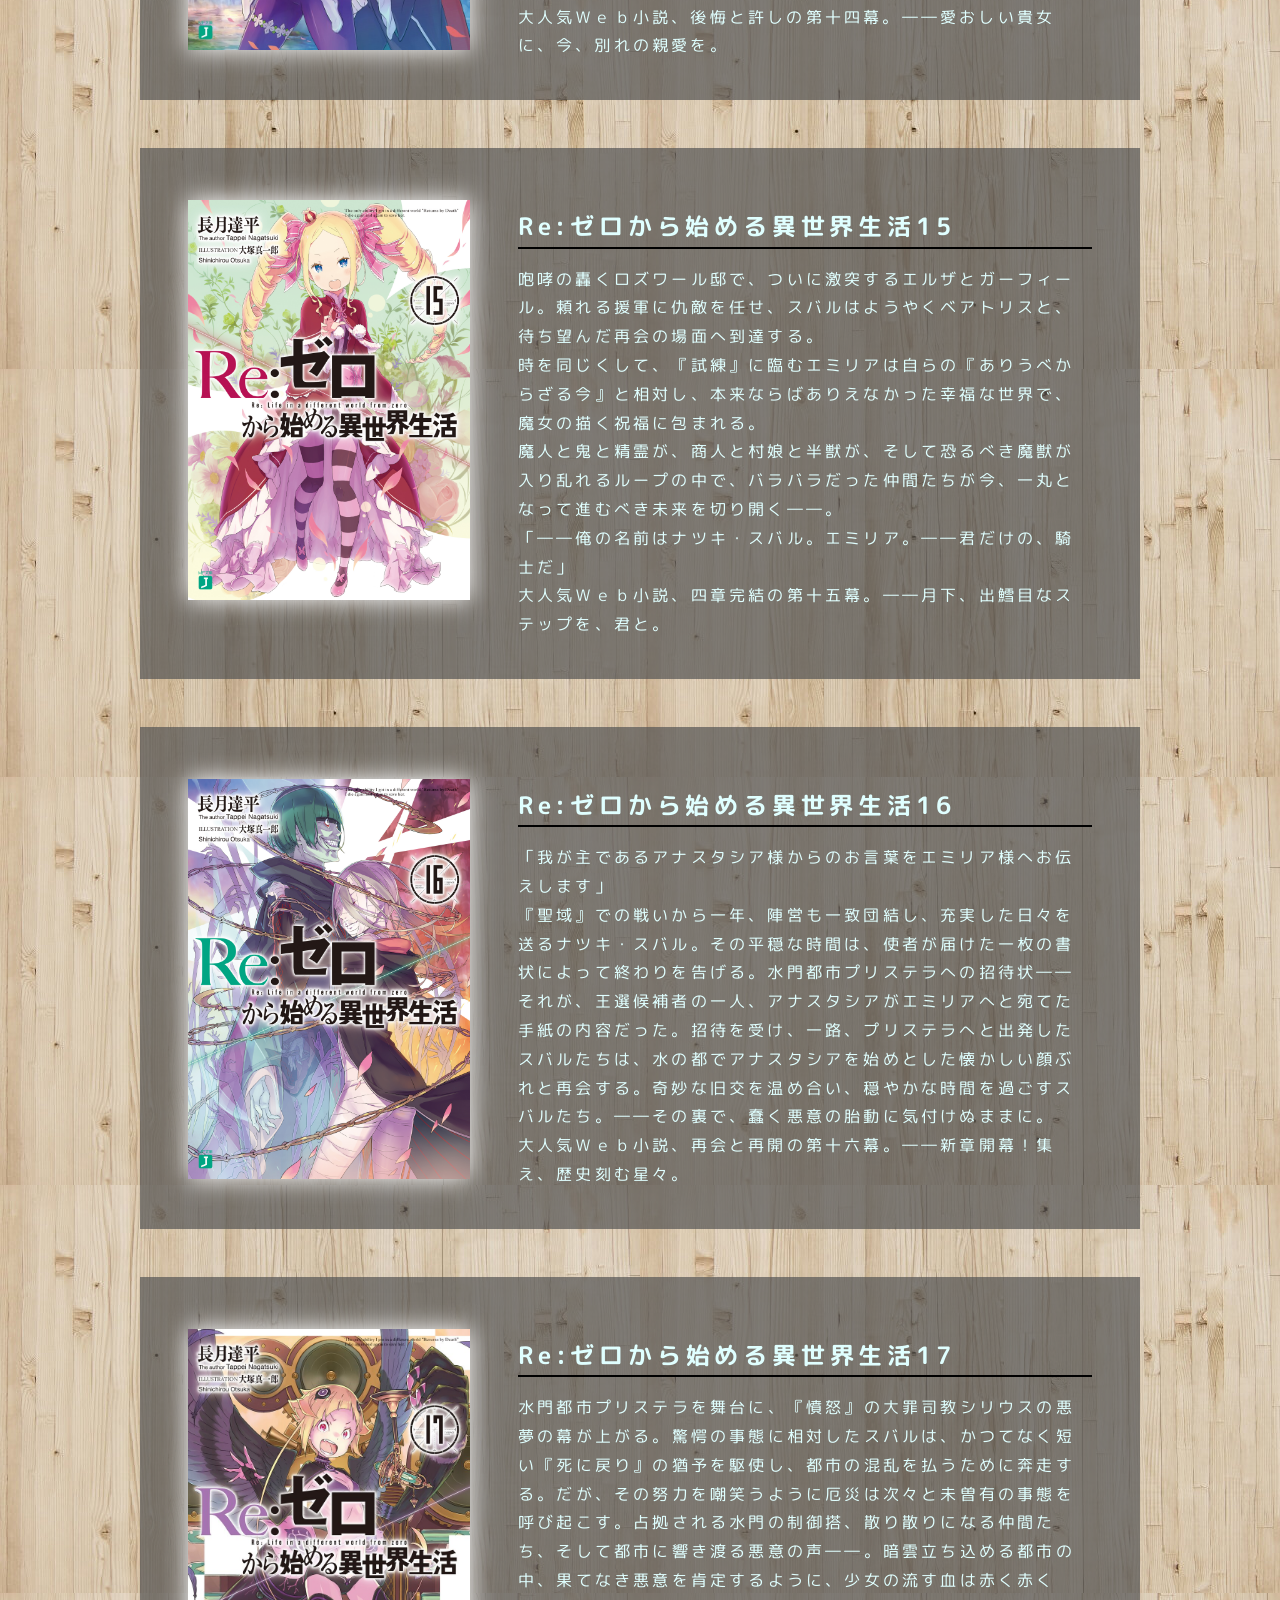
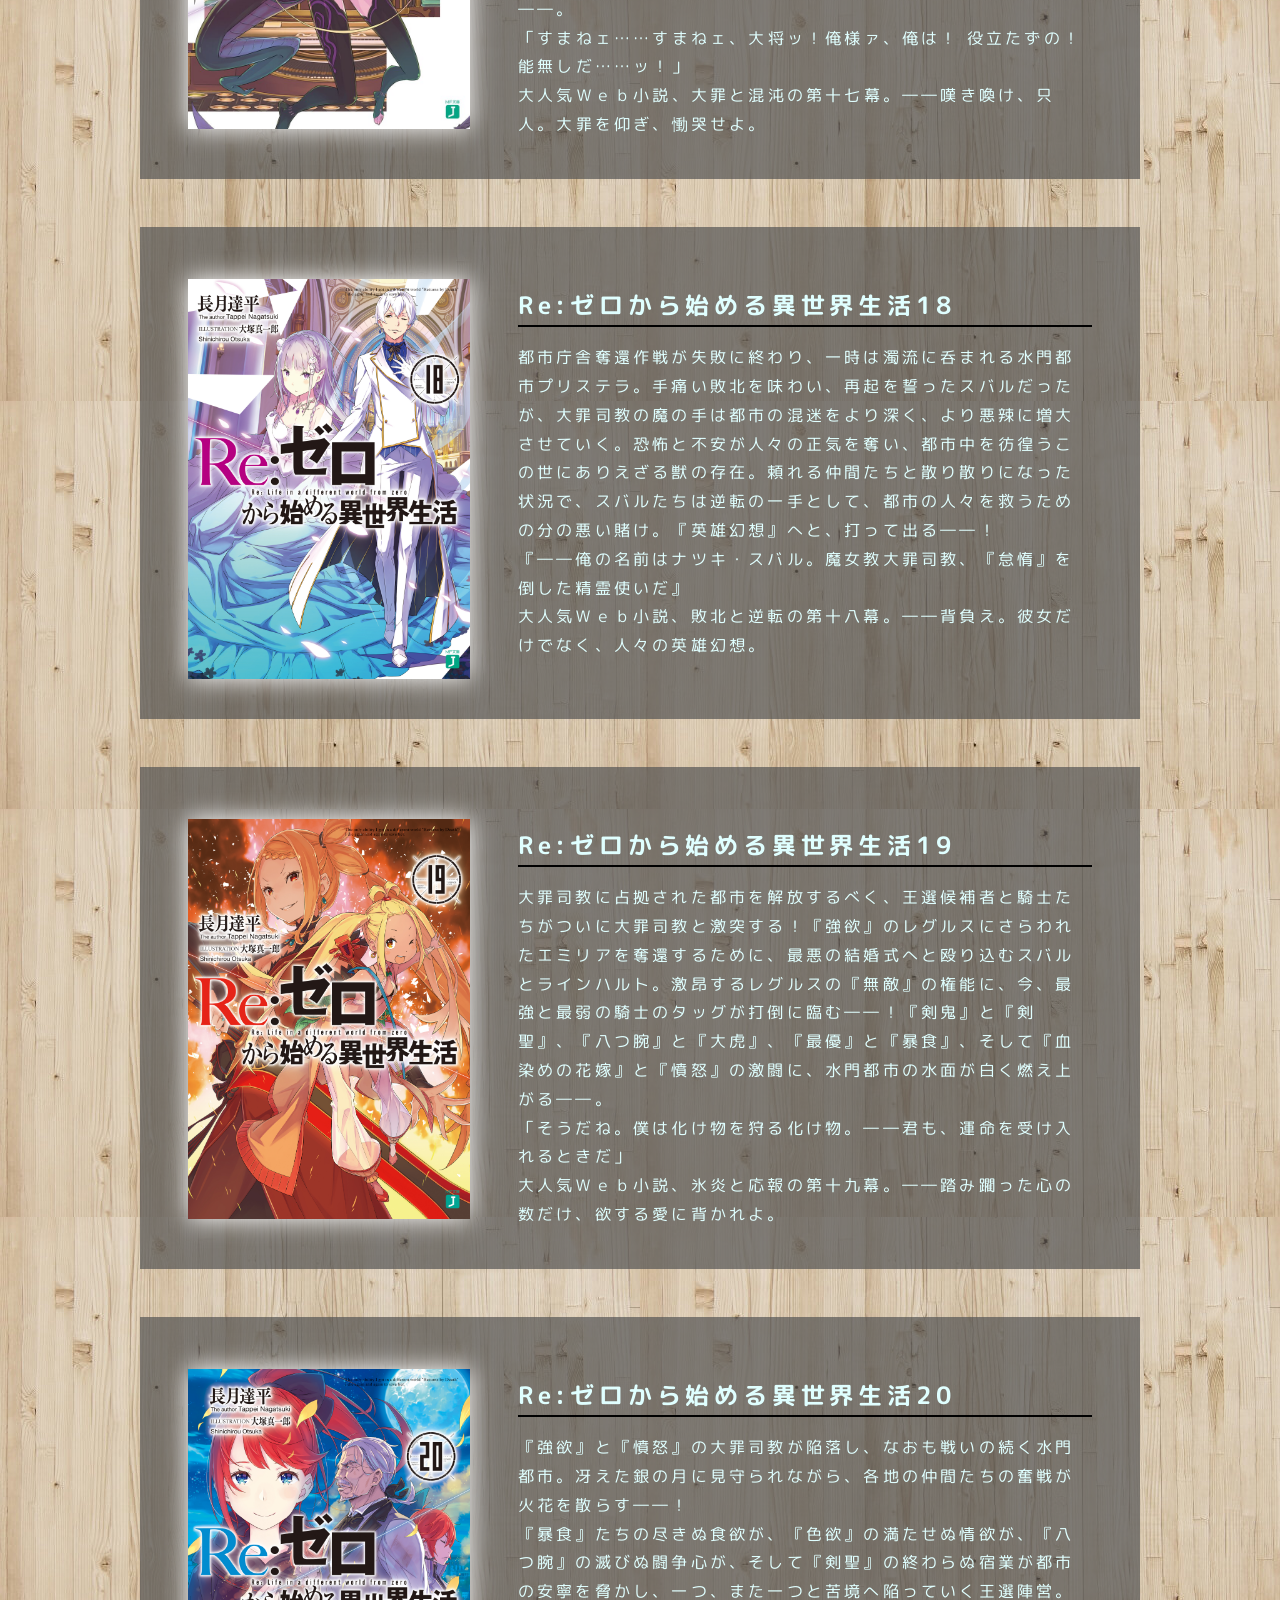
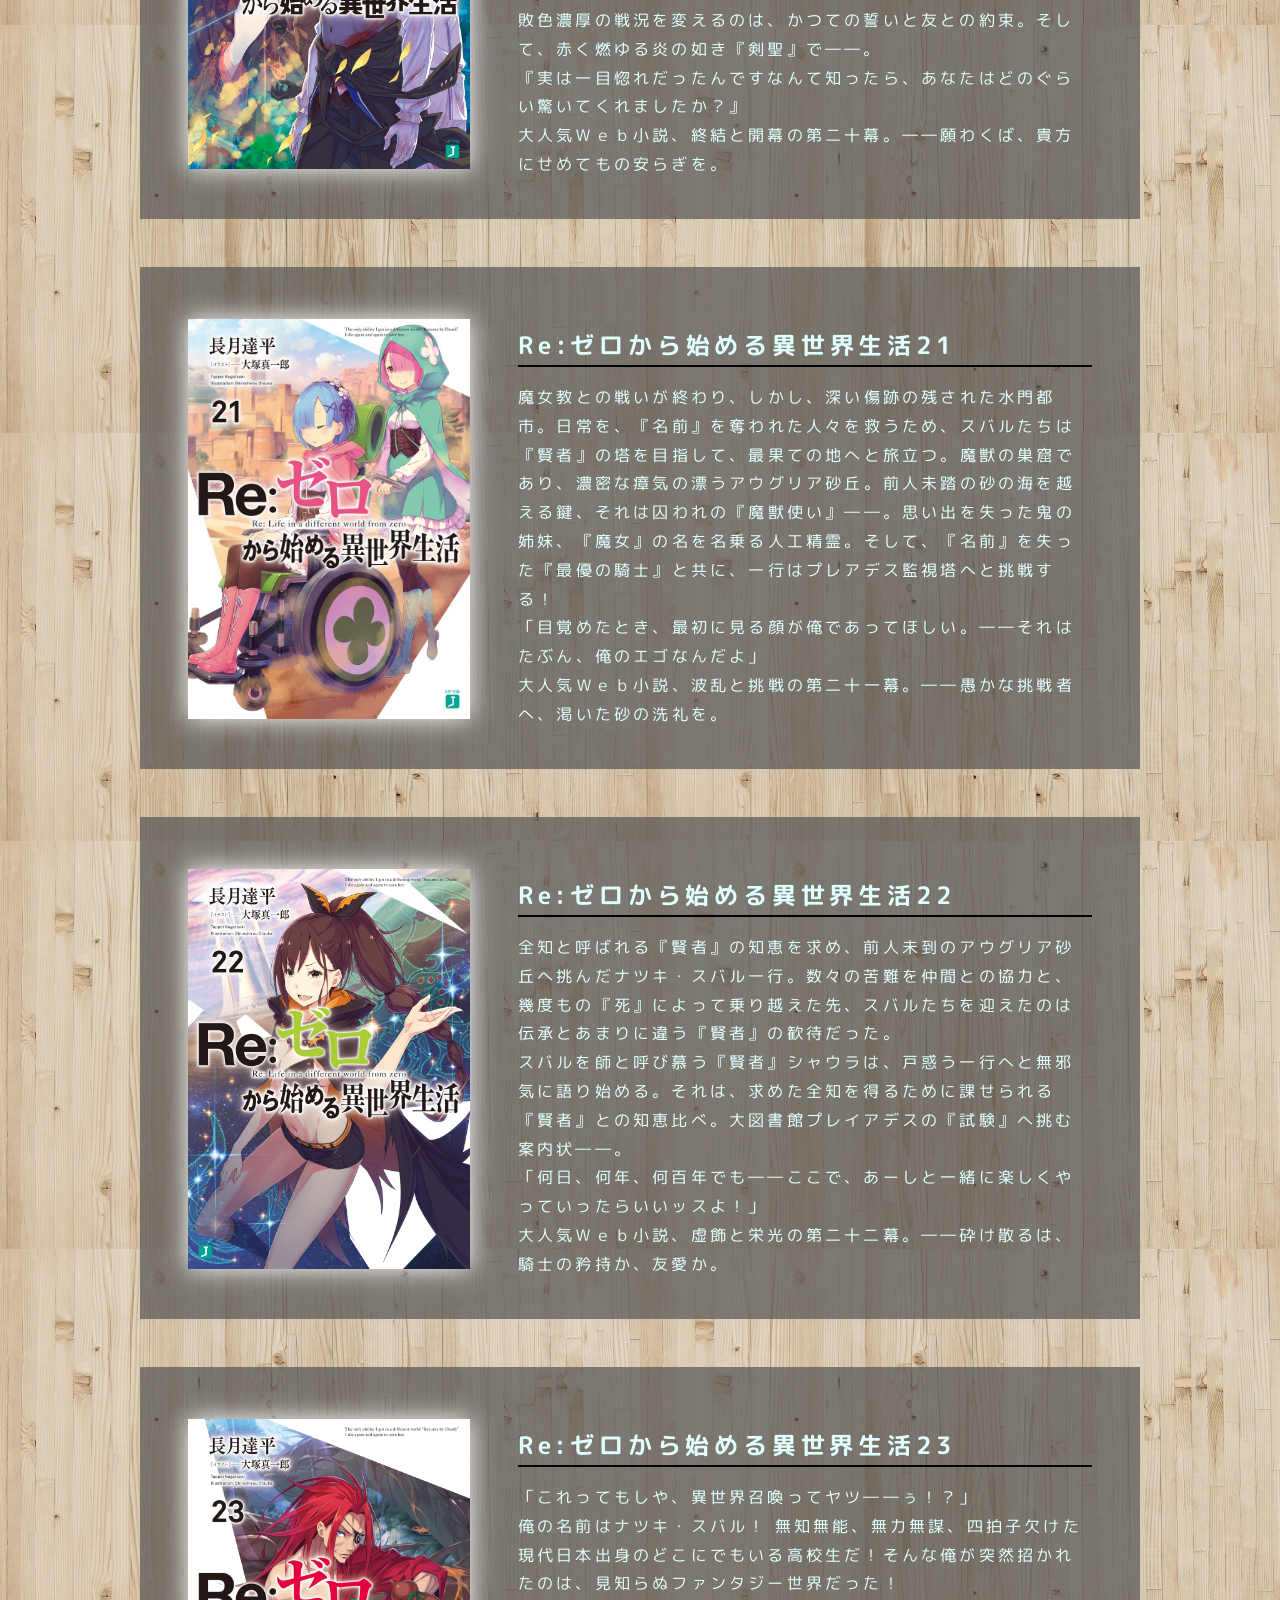
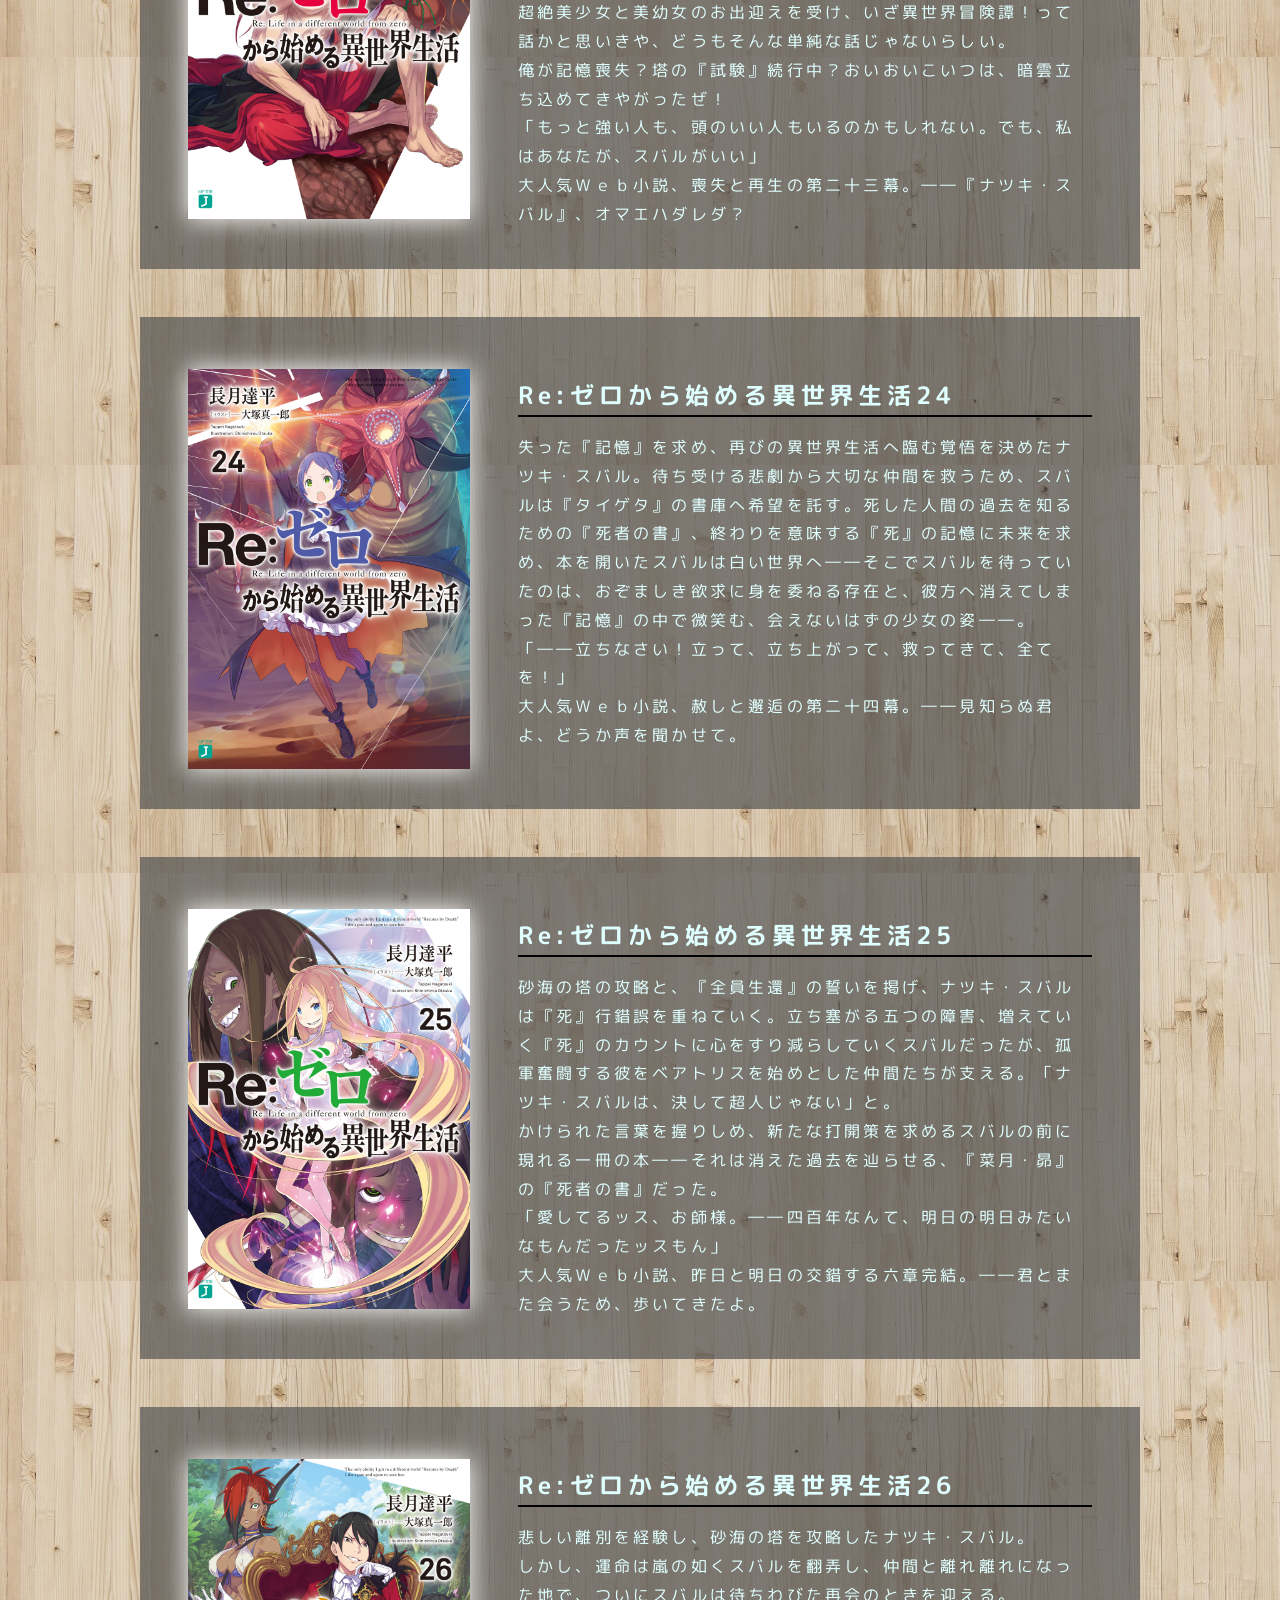
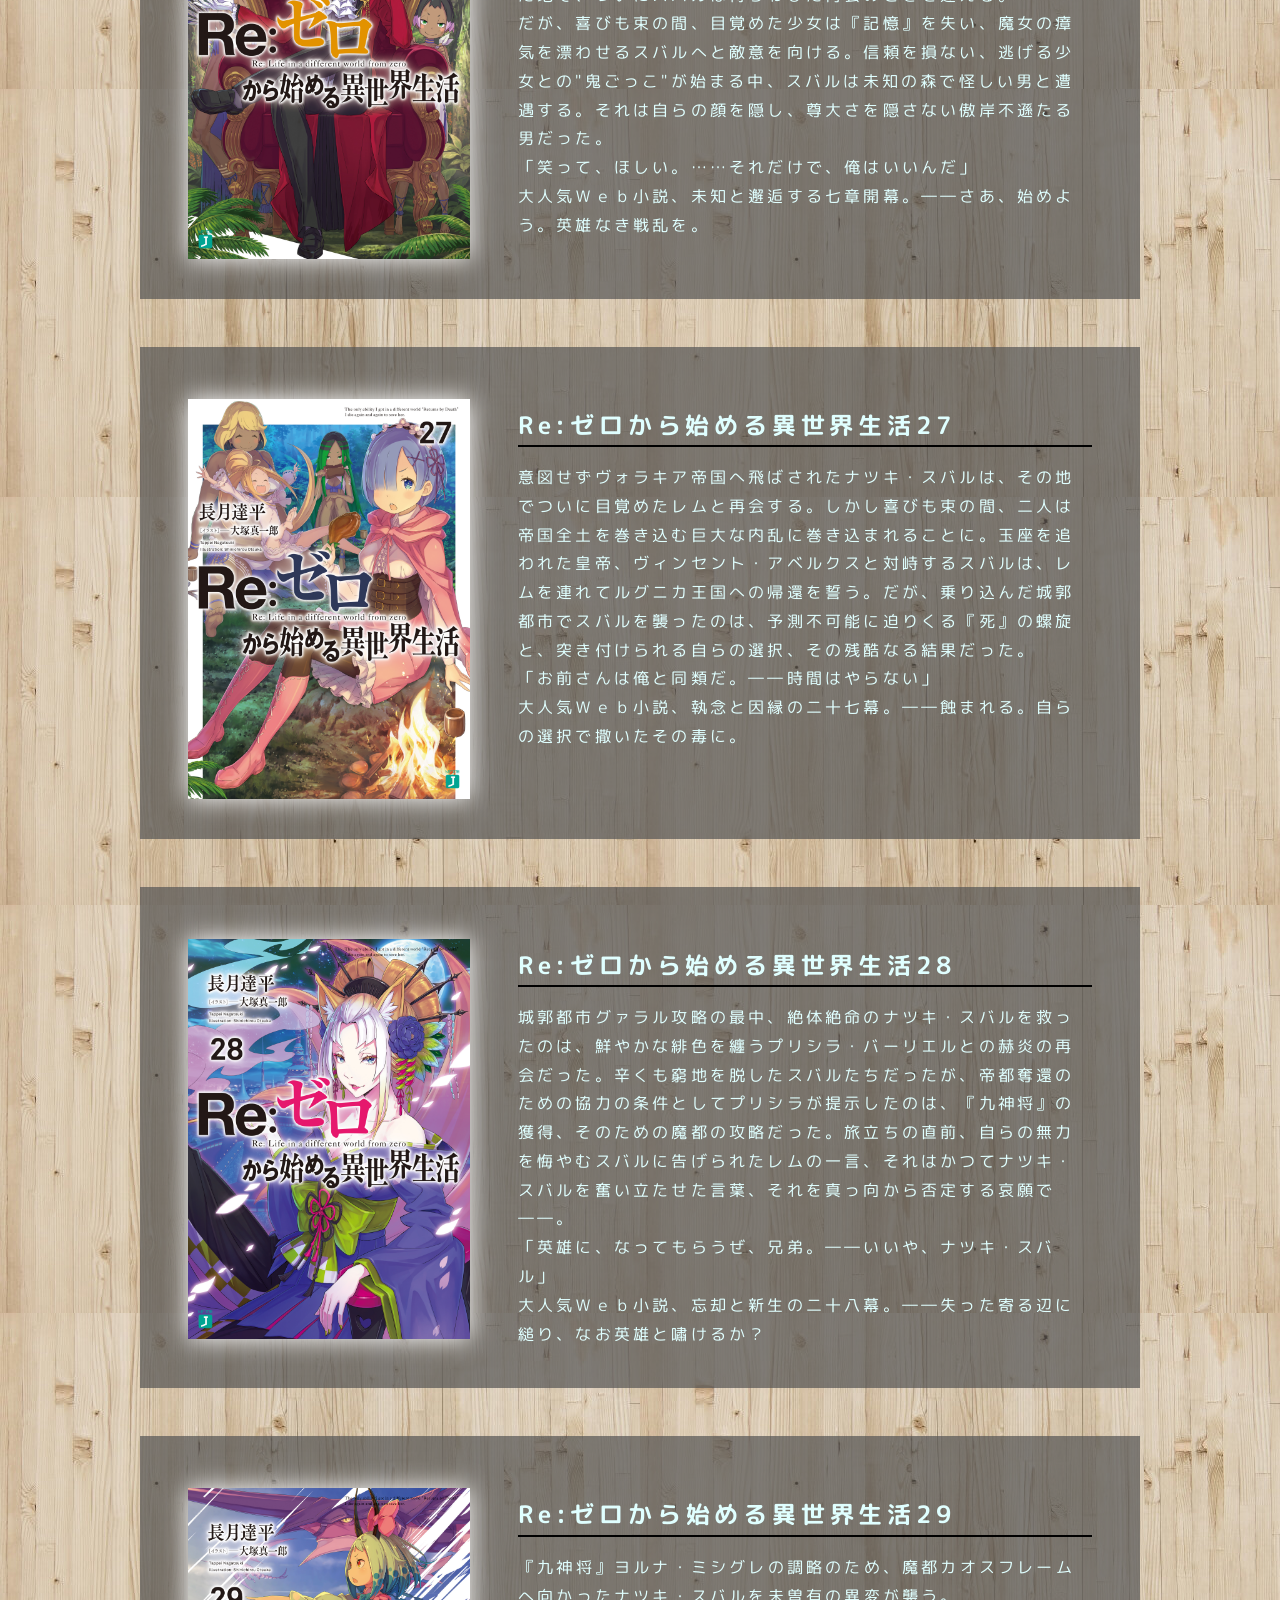
==== commit 00c1532e: "first" ====
--- a/index.html
+++ b/index.html
@@ -1,567 +1,73 @@
-<!DOCTYPE html>
-<html lang="ja">
-
-<head>
-  <meta charset="UTF-8">
-  <meta name="viewport" content="width=device-width, initial-scale=1.0">
-  <title>Re:ゼロから始める異世界生活 書籍一覧</title>
-  <link rel="stylesheet"
-    href="https://fonts.googleapis.com/css2?family=Material+Symbols+Outlined:opsz,wght,FILL,GRAD@48,400,0,0" />
-  <!-- <link href="https://fonts.googleapis.com/earlyaccess/hannari.css" rel="stylesheet">   -->
-  <link rel="stylesheet" href="style.css">
-  <link rel="shortcut icon" href="7-78067_book-icon-by-book-favicon-free.png" type="image/x-icon">
-</head>
-
-<body>
-  <header>
-    <a href="#" target="_blank" id="top">
-      <img src="rogo.png" width="400">
-      <img src="rogo.png" width="400" class="layer">
-    </a>
-    <nav>
-      <ul>
-        <li><a href="#honpen">本編</a></li>
-        <li><a href="#ex">外伝</a></li>
-        <li><a href="#short">短編集</a></li>
-        <li><a href="#p">公式ガイド</a></li>
-      </ul>
-    </nav>
-  </header>
-
-  <main>
-
-    <div class="pagetop">
-      <span class="material-symbols-outlined">
-        arrow_upward
-      </span>
-    </div>
-
-    <h1>書籍一覧</h1>
-    <h2 id="honpen">本編</h2>
-    <div class="container">
-      <img src="img/1.jpg" height="320">
-      <div class="intro">
-        <h3>Re:ゼロから始める異世界生活 1</h3>
-        <p>コンビニ帰りに突如、異世界に召喚された高校生・菜月昴。これは流行りの異世界召喚か！?
-          しかし召喚者はおらず、物盗りに襲われ早々に訪れる命の危機。そんな彼を救ったのは、謎の銀髪美少女と猫精霊だった。恩を返す名目でスバルは少女の物探しに協力する。だが、ようやくその手掛かりが掴めた時、スバルと少女は何者かに襲撃され命を落とした――筈が、スバルは気づくと初めて異世界召喚された場所にいた。<br>「死に戻り」
-          ――無力な少年が手にしたのは、死して時間を巻き戻す、唯一の能力。<br>幾多の絶望を越え、死の運命から少女を救え！ 大人気ＷＥＢ小説、待望の書籍化！<br>――たとえ君が忘れていても、俺は君を忘れない。</p>
-      </div>
-    </div>
-    <div class="container">
-      <img src="img/2.jpg" height="320">
-      <div class="intro">
-        <h3>Re:ゼロから始める異世界生活 2</h3>
-        <p>
-          「あら、目覚めましたね、姉様」<br>「そうね、目覚めたわね、レム」<br>王都での『死のループ』を抜け出したスバル。目覚めた彼は豪華な屋敷の一室で双子のメイド・ラムとレムに出会う。瀕死の重傷を負ったスバルは、エミリアの後継人ロズワール辺境伯邸に運び込まれたのだ。双子のメイド、禁書庫を守る幼い司書ベアトリスとの安寧で平穏な日常――は訪れず、館を舞台に新たな死の連鎖が始まる……。<br>――絶対に助けてやる！
-          大人気ＷＥＢ小説、二ヶ月連続刊行で第二幕スタート！<br>俺だけは覚えている。大好きになった人たちと一緒に過ごした時間があったことを。</p>
-      </div>
-    </div>
-    <div class="container">
-      <img src="img/3.jpg" height="320">
-      <div class="intro">
-        <h3>Re:ゼロから始める異世界生活 3</h3>
-        <p>
-          ――さあ、物語を動かそう。大切な人たちと、同じ朝日を迎えるために。<br>強い決意を固めて、屋敷の始まりの日へと舞い戻ったスバル。ロズワール邸で繰り返したループの記憶を総動員し、最高の選択を行うことで惨劇の回避を狙うスバルだったが、絶対に失敗できないという恐怖心はスバルの心を蝕んでゆく。そんな砕け散りそうな心を抱えるスバルに、あの始まりの日と同じ微笑みを浮かべるエミリアが手を差し伸べて……。<br>「笑いながら肩を組んで、明日って未来の話をしよう」<br>大人気ＷＥＢ小説、三ヶ月連続刊行の第三幕開始！
-        </p>
-      </div>
-    </div>
-    <div class="container">
-      <img src="img/4.jpg" height="320">
-      <div class="intro">
-        <h3>Re:ゼロから始める異世界生活 4</h3>
-        <p>
-          屋敷での「死のループ」に打ち勝ち、やっと平穏な日々を取り戻したスバル。王選の使者の来訪により、エミリアと同行して再び始まりの地である王都へと舞い戻ることに。王とで別れた人々との旧交を温めながら王戦へのやる気を燃やすスバル。だがエミリアは頑なにそんなスバルの協力を拒む。すれ違いの感情は摩擦を生み、王都で新たに出会った人々をも巻き込んで、エミリアへの思いを胸に、奔走するスバルだったが――!?
-          <br>「エミリアの隣に騎士がいるなら、俺がそれをやる。俺がエミリアを王にする！」<br>大人気ＷＥＢ小説、新章開始！届かぬ思いと足りない言葉、そしてスバルは――。
-        </p>
-      </div>
-    </div>
-    <div class="container">
-      <img src="img/5.jpg" height="320">
-      <div class="intro">
-        <h3>Re:ゼロから始める異世界生活 5</h3>
-        <p>
-          「もう、いいよ。――ナツキ・スバル」――エミリアとの最悪の別離より三日。逃げるようにして身を寄せたクルシュ邸で、レムの献身に甘え、心を腐らせていくスバル。そんな折、自分の在り方に迷うスバルの下へ、エミリアの窮地の報せが届く。<br>「そうだろ……俺がいなきゃ、駄目なんだって。絶対」<br>『エミリアを救うことで、己の価値を証明する』――昏い考えを胸に、周囲の制止を振り切りスバルはロズワール邸を目指す。だが辿り着いた懐かしの地でついに、スバルは本物の【悪意】と対面する。<br>激動と波乱の第五幕。絶望と死の螺旋、迫る。
-        </p>
-      </div>
-    </div>
-    <div class="container">
-      <img src="img/6.jpg" height="320">
-      <div class="intro">
-        <h3>Re:ゼロから始める異世界生活 6</h3>
-        <p>
-          大罪司教ペテルギウスへの復讐を誓い、再び王都へ『死に戻り』したナツキ・スバル。魔女教を撃退し、エミリアを救うための協力者を求めて奔走するが、候補者たちはそんなスバルに未熟者の烙印を押し、取り合おうとしない。突き放され、たった一人になったスバルが全てを諦めたとき、運命の歯車が動き出す――！<br>「俺は……っ！
-          俺は、俺が大嫌いだよ！！」<br>自分の弱さを嘆く叫びが響くとき、ナツキ・スバルの本当の異世界生活が始まる。大人気WEB小説、再起と反撃の第六幕。――ついに動き出す、最も新しい英雄譚。</p>
-      </div>
-    </div>
-    <div class="container">
-      <img src="img/7.jpg" height="320">
-      <div class="intro">
-        <h3>Re:ゼロから始める異世界生活 7</h3>
-        <p>
-          度重なる死に一度は心を折られ、しかしレムの言葉に再起を誓ったナツキ・スバル。『死に戻り』した記憶を活かし、エミリアを救うための手段として、スバルは王選候補者であるクルシュやアナスタシアを巻き込み、魔獣『白鯨』の討伐に打って出る。四百年の長きに亘り、世界を苦しめる『霧』の魔獣の討伐――獣人傭兵団『鉄の牙』白鯨への復讐に燃える古兵たちが集う中、待ち望んだ機会に一人の剣鬼が歓喜する。<br>「――我が妻、テレシア・ヴァン・アストレアに捧ぐ」<br>大人気ＷＥＢ小説、激闘と活劇の第七幕。それは愛と剣に生きた、一人の男の生き様。
-        </p>
-      </div>
-    </div>
-    <div class="container">
-      <img src="img/8.jpg" height="320">
-      <div class="intro">
-        <h3>Re:ゼロから始める異世界生活 8</h3>
-        <p>
-          強敵『白鯨』との激戦を乗り越えて、再びメイザース領へ舞い戻るナツキ・スバル。<br>共に死闘を潜り抜けた討伐隊に、因縁の末、和解したユリウスの存在を加え、一同はついに宿敵、大罪司教ペテルギウス・ロマネコンティ率いる魔女教徒と激突する。<br>エミリアたちを狙う『怠惰』の邪悪な企み。幾度も目の当たりにした惨劇を回避し、運命を覆すために、スバルの『死に戻り』の経験が活路を開く――！<br>「それじゃ、いっちょ頼むわ。――頼って縋って、みんなの力で勝ちにいこうぜ」<br>ＴＶアニメ放送開始の大人気Ｗｅｂ小説、絆と決意の第八幕。
-        </p>
-      </div>
-    </div>
-    <div class="container">
-      <img src="img/9.jpg" height="320">
-      <div class="intro">
-        <h3>Re:ゼロから始める異世界生活 9</h3>
-        <p>
-          ペテルギウス・ロマネコンティとの死闘に敗れ、再び時を遡ったナツキ・スバル。<br>激戦の余韻も尽きぬまま、舞い戻った世界でスバルは仲間たちと共に大罪司教攻略のための作戦を練る。他者の肉体を乗っ取る邪悪、その目論みを打ち砕くために。<br>一方、ロズワール邸に残るエミリアも、屋敷周辺に潜む異変の存在に気付き、領民の安全のために言葉を尽くしていた。しかし、ここでも出自は壁となり、無力さに打ちひしがれるエミリア。そんな彼女の下を訪れたのは、『剣鬼』のもたらす光明で――。<br>「君が自分の嫌いなところを十個言うなら、俺は君の好きなところを二千個言う」<br>大人気Ｗｅｂ小説、別れと再会の第九幕。第三章、王都再来編決着――！！
-        </p>
-      </div>
-    </div>
-    <div class="container">
-      <img src="img/10.jpg" height="320">
-      <div class="intro">
-        <h3>Re:ゼロから始める異世界生活 10</h3>
-        <p>
-          魔女教大罪司教『怠惰』を討伐し、エミリアとの再会を果たしたナツキ・スバル。<br>辛い決別を乗り越えて和解した二人、しかしそれは新たな波乱の幕開けだった。<br>避難した村人の半数が戻らず、不安に揺れるアーラム村。同じく戻らないロズワールやラムとの合流を目指し、スバルたちは一路、『聖域』と呼ばれる地へ向かう。<br>そこでスバルたちを待っていたのは、一筋縄ではいかない住人たちと、妖しげに笑うロズワール。――そして、夢の草原に佇む一人の『魔女』だった。<br>「ボクの名前はエキドナ。『強欲の魔女』と、そう名乗った方が通りがいいかな？」<br>大人気Ｗｅｂ小説、過去と誓いの第十幕。――過去と現在の交差する、新章突入！
-        </p>
-      </div>
-    </div>
-    <div class="container">
-      <img src="img/11.jpg" height="320">
-      <div class="intro">
-        <h3>Re:ゼロから始める異世界生活 11</h3>
-        <p>
-          『試練』を乗り越え、元の世界に残してきた両親への想いを克服したナツキ・スバル。エミリアを支え、レムを取り戻す――その決意を新たに奔走する覚悟を決めた矢先、スバルは懐かしき苦痛によって再び命を落とし、『死に戻り』する。<br>『腸狩り』のエルザ、それは異世界で初めてスバルを殺した戮殺者との再会。<br>強敵との再戦に戦慄するスバルは、『死に戻り』を活かして最善策を模索する。しかし、二度目の『聖域』は、スバルの記憶と全く違った展開を辿り――。<br>「俺様ァ、お姫様以外が『試練』に挑むのは認めねェ。てめェだけは、絶対に」<br>大人気WEB小説、波乱と混沌の第十一幕。――螺旋の歯車が、狂い始める。
-        </p>
-      </div>
-    </div>
-    <div class="container">
-      <img src="img/12.jpg" height="320">
-      <div class="intro">
-        <h3>Re:ゼロから始める異世界生活 12</h3>
-        <p>
-          繰り返すたび、記憶と異なる展開を見せる『聖域』――四度目の機会を得たその場所で、スバルはついにあってはならない存在、『嫉妬の魔女』との邂逅を果たす。<br>影に呑まれる集落、敵であるはずのガーフィールの助力、実験場と呼ばれた『聖域』の真実。――そして、白い終焉を迎える世界でスバルの覚悟を嘲笑う魔人。<br>希望に裏切られ、真実に絶望し、それでも未来を諦められないスバルは魔女との再会を求めて墓所へ臨む。そこでスバルは、『ありうべからざる今』と対面し――。<br>「――もう、立てなくなってしまいましたか？
-          スバルくん」<br>大人気Ｗｅｂ小説、期待と裏切りの第十二幕。――置き去りにした世界の、声を聞け。</p>
-      </div>
-    </div>
-    <div class="container">
-      <img src="img/13.jpg" height="320">
-      <div class="intro">
-        <h3>Re:ゼロから始める異世界生活 13</h3>
-        <p>
-          『予期せぬ形で第二の『試練』と向き合わされ、地獄のその先の光景を知ったナツキ・スバル。己の罪を知り、救いを求めた魔女の本性に裏切られ、打ちのめされたスバルを取り囲むのは大罪の名を冠する六人の魔女と、それらを滅ぼした最後の魔女だった。激昂と慟哭の果てに、救いたいものを救えないナツキ・スバルの心は摩耗する。だが、どん底に突き落とされたスバルの下へ、一人の友から最後の希望が差し伸べられる。希望は硬い拳となって、諦める必要などないのだと、強く鋭く叩きつけられて――。<br>「――賭けをしよう。俺とお前の、願いをチップに」<br>大人気Ｗｅｂ小説、愛情交錯の第十三幕。――今、鳴り響く、泣きたくなる再起の音。
-        </p>
-      </div>
-    </div>
-    <div class="container">
-      <img src="img/14.jpg" height="320">
-      <div class="intro">
-        <h3>Re:ゼロから始める異世界生活 14</h3>
-        <p>
-          『聖域』の解放を拒むガーフィールとの決着、それは袋小路にあったはずの運命の打開であり、次なる戦いの始まりを告げる狼煙でもあった。墓所の『試練』で、心の奥深くに封じた自分の過去と対面するエミリア。彼女の無事を信じて待つスバルたちに、リューズの複製体の一人、シーマもまた過去を、『聖域』の成り立ちを語り始める。<br>エミリアと『聖域』、奇しくも同時に蘇る二つの過去。それはエミリアに決意を促し、ナツキ・スバルが救わなければならない、一人の少女の『後悔』へ至る物語で――。<br>「ベアトリス様。――甘いもの、食べすぎないでくださいね」<br>大人気Ｗｅｂ小説、後悔と許しの第十四幕。――愛おしい貴女に、今、別れの親愛を。
-        </p>
-      </div>
-    </div>
-    <div class="container">
-      <img src="img/15.jpg" height="320">
-      <div class="intro">
-        <h3>Re:ゼロから始める異世界生活 15</h3>
-        <p>
-          咆哮の轟くロズワール邸で、ついに激突するエルザとガーフィール。頼れる援軍に仇敵を任せ、スバルはようやくベアトリスと、待ち望んだ再会の場面へ到達する。<br>時を同じくして、『試練』に臨むエミリアは自らの『ありうべからざる今』と相対し、本来ならばありえなかった幸福な世界で、魔女の描く祝福に包まれる。<br>魔人と鬼と精霊が、商人と村娘と半獣が、そして恐るべき魔獣が入り乱れるループの中で、バラバラだった仲間たちが今、一丸となって進むべき未来を切り開く――。<br>「――俺の名前はナツキ・スバル。エミリア。――君だけの、騎士だ」<br>大人気Ｗｅｂ小説、四章完結の第十五幕。――月下、出鱈目なステップを、君と。
-        </p>
-      </div>
-    </div>
-    <div class="container">
-      <img src="img/16.jpg" height="320">
-      <div class="intro">
-        <h3>Re:ゼロから始める異世界生活 16</h3>
-        <p>
-          「我が主であるアナスタシア様からのお言葉をエミリア様へお伝えします」<br>『聖域』での戦いから一年、陣営も一致団結し、充実した日々を送るナツキ・スバル。その平穏な時間は、使者が届けた一枚の書状によって終わりを告げる。水門都市プリステラへの招待状――それが、王選候補者の一人、アナスタシアがエミリアへと宛てた手紙の内容だった。招待を受け、一路、プリステラへと出発したスバルたちは、水の都でアナスタシアを始めとした懐かしい顔ぶれと再会する。奇妙な旧交を温め合い、穏やかな時間を過ごすスバルたち。――その裏で、蠢く悪意の胎動に気付けぬままに。<br>大人気Ｗｅｂ小説、再会と再開の第十六幕。――新章開幕！
-          集え、歴史刻む星々。</p>
-      </div>
-    </div>
-    <div class="container">
-      <img src="img/17.jpg" height="320">
-      <div class="intro">
-        <h3>Re:ゼロから始める異世界生活 17</h3>
-        <p>
-          水門都市プリステラを舞台に、『憤怒』の大罪司教シリウスの悪夢の幕が上がる。驚愕の事態に相対したスバルは、かつてなく短い『死に戻り』の猶予を駆使し、都市の混乱を払うために奔走する。だが、その努力を嘲笑うように厄災は次々と未曽有の事態を呼び起こす。占拠される水門の制御搭、散り散りになる仲間たち、そして都市に響き渡る悪意の声――。暗雲立ち込める都市の中、果てなき悪意を肯定するように、少女の流す血は赤く赤く――。<br>「すまねェ……すまねェ、大将ッ！
-          俺様ァ、俺は！ 役立たずの！ 能無しだ……ッ！」<br>大人気Ｗｅｂ小説、大罪と混沌の第十七幕。――嘆き喚け、只人。大罪を仰ぎ、慟哭せよ。</p>
-      </div>
-    </div>
-    <div class="container">
-      <img src="img/18.jpg" height="320">
-      <div class="intro">
-        <h3>Re:ゼロから始める異世界生活 18</h3>
-        <p>
-          都市庁舎奪還作戦が失敗に終わり、一時は濁流に呑まれる水門都市プリステラ。手痛い敗北を味わい、再起を誓ったスバルだったが、大罪司教の魔の手は都市の混迷をより深く、より悪辣に増大させていく。恐怖と不安が人々の正気を奪い、都市中を彷徨うこの世にありえざる獣の存在。頼れる仲間たちと散り散りになった状況で、スバルたちは逆転の一手として、都市の人々を救うための分の悪い賭け。『英雄幻想』へと、打って出る――！<br>『――俺の名前はナツキ・スバル。魔女教大罪司教、『怠惰』を倒した精霊使いだ』<br>大人気Ｗｅｂ小説、敗北と逆転の第十八幕。――背負え。彼女だけでなく、人々の英雄幻想。
-        </p>
-      </div>
-    </div>
-    <div class="container">
-      <div>
-        <img src="img/19.jpg" height="320">
-      </div>
-      <div class="intro">
-        <h3>Re:ゼロから始める異世界生活 19</h3>
-        <p>大罪司教に占拠された都市を解放するべく、王選候補者と騎士たちがついに大罪司教と激突する！
-          『強欲』のレグルスにさらわれたエミリアを奪還するために、最悪の結婚式へと殴り込むスバルとラインハルト。激昂するレグルスの『無敵』の権能に、今、最強と最弱の騎士のタッグが打倒に臨む――！『剣鬼』と『剣聖』、『八つ腕』と『大虎』、『最優』と『暴食』、そして『血染めの花嫁』と『憤怒』の激闘に、水門都市の水面が白く燃え上がる――。<br>「そうだね。僕は化け物を狩る化け物。――君も、運命を受け入れるときだ」<br>大人気Ｗｅｂ小説、氷炎と応報の第十九幕。――踏み躙った心の数だけ、欲する愛に背かれよ。
-        </p>
-      </div>
-    </div>
-    <div class="container">
-      <img src="img/20.jpg" height="320">
-      <div class="intro">
-        <h3>Re:ゼロから始める異世界生活 20</h3>
-        <p>『強欲』と『憤怒』の大罪司教が陥落し、なおも戦いの続く水門都市。冴えた銀の月に見守られながら、各地の仲間たちの奮戦が火花を散らす――！<br>
-          『暴食』たちの尽きぬ食欲が、『色欲』の満たせぬ情欲が、『八つ腕』の滅びぬ闘争心が、そして『剣聖』の終わらぬ宿業が都市の安寧を脅かし、一つ、また一つと苦境へ陥っていく王選陣営。敗色濃厚の戦況を変えるのは、かつての誓いと友との約束。そして、赤く燃ゆる炎の如き『剣聖』で――。<br>『実は一目惚れだったんですなんて知ったら、あなたはどのぐらい驚いてくれましたか？』<br>大人気Ｗｅｂ小説、終結と開幕の第二十幕。――願わくば、貴方にせめてもの安らぎを。
-        </p>
-      </div>
-    </div>
-    <div class="container">
-      <img src="img/21.jpg" height="320">
-      <div class="intro">
-        <h3>Re:ゼロから始める異世界生活 21</h3>
-        <p>
-          魔女教との戦いが終わり、しかし、深い傷跡の残された水門都市。日常を、『名前』を奪われた人々を救うため、スバルたちは『賢者』の塔を目指して、最果ての地へと旅立つ。魔獣の巣窟であり、濃密な瘴気の漂うアウグリア砂丘。前人未踏の砂の海を越える鍵、それは囚われの『魔獣使い』――。思い出を失った鬼の姉妹、『魔女』の名を名乗る人工精霊。そして、『名前』を失った『最優の騎士』と共に、一行はプレアデス監視塔へと挑戦する！<br>「目覚めたとき、最初に見る顔が俺であってほしい。――それはたぶん、俺のエゴなんだよ」<br>
-          大人気Ｗｅｂ小説、波乱と挑戦の第二十一幕。――愚かな挑戦者へ、渇いた砂の洗礼を。</p>
-      </div>
-    </div>
-    <div class="container">
-      <img src="img/22.jpg" height="320">
-      <div class="intro">
-        <h3>Re:ゼロから始める異世界生活 22</h3>
-        <p>
-          全知と呼ばれる『賢者』の知恵を求め、前人未到のアウグリア砂丘へ挑んだナツキ・スバル一行。数々の苦難を仲間との協力と、幾度もの『死』によって乗り越えた先、スバルたちを迎えたのは伝承とあまりに違う『賢者』の歓待だった。<br>スバルを師と呼び慕う『賢者』シャウラは、戸惑う一行へと無邪気に語り始める。それは、求めた全知を得るために課せられる『賢者』との知恵比べ。大図書館プレイアデスの『試験』へ挑む案内状――。<br>「何日、何年、何百年でも――ここで、あーしと一緒に楽しくやっていったらいいッスよ！」<br>大人気Ｗｅｂ小説、虚飾と栄光の第二十二幕。――砕け散るは、騎士の矜持か、友愛か。
-        </p>
-      </div>
-    </div>
-    <div class="container">
-      <img src="img/23.jpg" height="320">
-      <div class="intro">
-        <h3>Re:ゼロから始める異世界生活 23</h3>
-        <p>「これってもしや、異世界召喚ってヤツ――ぅ！？」<br>俺の名前はナツキ・スバル！ 無知無能、無力無謀、四拍子欠けた現代日本出身のどこにでもいる高校生だ！
-          そんな俺が突然招かれたのは、見知らぬファンタジー世界だった！<br>超絶美少女と美幼女のお出迎えを受け、いざ異世界冒険譚！って話かと思いきや、どうもそんな単純な話じゃないらしい。<br>俺が記憶喪失？
-          塔の『試験』続行中？
-          おいおいこいつは、暗雲立ち込めてきやがったぜ！<br>「もっと強い人も、頭のいい人もいるのかもしれない。でも、私はあなたが、スバルがいい」<br>大人気Ｗｅｂ小説、喪失と再生の第二十三幕。――『ナツキ・スバル』、オマエハダレダ？
-        </p>
-      </div>
-    </div>
-    <div class="container">
-      <img src="img/24.jpg" height="320">
-      <div class="intro">
-        <h3>Re:ゼロから始める異世界生活 24</h3>
-        <p>
-          失った『記憶』を求め、再びの異世界生活へ臨む覚悟を決めたナツキ・スバル。待ち受ける悲劇から大切な仲間を救うため、スバルは『タイゲタ』の書庫へ希望を託す。死した人間の過去を知るための『死者の書』、終わりを意味する『死』の記憶に未来を求め、本を開いたスバルは白い世界へ――そこでスバルを待っていたのは、おぞましき欲求に身を委ねる存在と、彼方へ消えてしまった『記憶』の中で微笑む、会えないはずの少女の姿――。<br>「――立ちなさい！
-          立って、立ち上がって、救ってきて、全てを！」<br>大人気Ｗｅｂ小説、赦しと邂逅の第二十四幕。――見知らぬ君よ、どうか声を聞かせて。</p>
-      </div>
-    </div>
-    <div class="container">
-      <img src="img/25.jpg" height="320">
-      <div class="intro">
-        <h3>Re:ゼロから始める異世界生活 25</h3>
-        <p>
-          砂海の塔の攻略と、『全員生還』の誓いを掲げ、ナツキ・スバルは『死』行錯誤を重ねていく。立ち塞がる五つの障害、増えていく『死』のカウントに心をすり減らしていくスバルだったが、孤軍奮闘する彼をベアトリスを始めとした仲間たちが支える。「ナツキ・スバルは、決して超人じゃない」と。<br>かけられた言葉を握りしめ、新たな打開策を求めるスバルの前に現れる一冊の本――それは消えた過去を辿らせる、『菜月・昴』の『死者の書』だった。<br>「愛してるッス、お師様。――四百年なんて、明日の明日みたいなもんだったッスもん」<br>大人気Ｗｅｂ小説、昨日と明日の交錯する六章完結。――君とまた会うため、歩いてきたよ。
-        </p>
-      </div>
-    </div>
-    <div class="container">
-      <img src="img/26.jpg" height="320">
-      <div class="intro">
-        <h3>Re:ゼロから始める異世界生活 26</h3>
-        <p>
-          悲しい離別を経験し、砂海の塔を攻略したナツキ・スバル。<br>しかし、運命は嵐の如くスバルを翻弄し、仲間と離れ離れになった地で、ついにスバルは待ちわびた再会のときを迎える。<br>だが、喜びも束の間、目覚めた少女は『記憶』を失い、魔女の瘴気を漂わせるスバルへと敵意を向ける。信頼を損ない、逃げる少女との"鬼ごっこ"が始まる中、スバルは未知の森で怪しい男と遭遇する。それは自らの顔を隠し、尊大さを隠さない傲岸不遜たる男だった。<br>「笑って、ほしい。……それだけで、俺はいいんだ」<br>大人気Ｗｅｂ小説、未知と邂逅する七章開幕。――さあ、始めよう。英雄なき戦乱を。
-        </p>
-      </div>
-    </div>
-    <div class="container">
-      <img src="img/27.jpg" height="320">
-      <div class="intro">
-        <h3>Re:ゼロから始める異世界生活 27</h3>
-        <p>
-          意図せずヴォラキア帝国へ飛ばされたナツキ・スバルは、その地でついに目覚めたレムと再会する。しかし喜びも束の間、二人は帝国全土を巻き込む巨大な内乱に巻き込まれることに。玉座を追われた皇帝、ヴィンセント・アベルクスと対峙するスバルは、レムを連れてルグニカ王国への帰還を誓う。だが、乗り込んだ城郭都市でスバルを襲ったのは、予測不可能に迫りくる『死』の螺旋と、突き付けられる自らの選択、その残酷なる結果だった。<br>「お前さんは俺と同類だ。――時間はやらない」<br>大人気Ｗｅｂ小説、執念と因縁の二十七幕。――蝕まれる。自らの選択で撒いたその毒に。
-        </p>
-      </div>
-    </div>
-    <div class="container">
-      <img src="img/28.jpg" height="320">
-      <div class="intro">
-        <h3>Re:ゼロから始める異世界生活 28</h3>
-        <p>
-          城郭都市グァラル攻略の最中、絶体絶命のナツキ・スバルを救ったのは、鮮やかな緋色を纏うプリシラ・バーリエルとの赫炎の再会だった。辛くも窮地を脱したスバルたちだったが、帝都奪還のための協力の条件としてプリシラが提示したのは、『九神将』の獲得、そのための魔都の攻略だった。旅立ちの直前、自らの無力を悔やむスバルに告げられたレムの一言、それはかつてナツキ・スバルを奮い立たせた言葉、それを真っ向から否定する哀願で――。<br>「英雄に、なってもらうぜ、兄弟。――いいや、ナツキ・スバル」<br>大人気Ｗｅｂ小説、忘却と新生の二十八幕。――失った寄る辺に縋り、なお英雄と嘯けるか？
-        </p>
-      </div>
-    </div>
-    <div class="container">
-      <img src="img/29.jpg" height="320">
-      <div class="intro">
-        <h3>Re:ゼロから始める異世界生活 29</h3>
-        <p>
-          『九神将』ヨルナ・ミシグレの調略のため、魔都カオスフレームへ向かったナツキ・スバルを未曽有の異変が襲う。<br>『幼児化』という危機に対し、異変を企てた敵が提案するのは、都市全域を舞台とした『かくれんぼ』の勝負だった。<br>始まる新たな『死』の螺旋、縮んだ手足と焦燥感を引きずって走り続けるスバルは、ついに連れ歩く少女――ルイの正体の一端に触れることとなる。それは、許されざる"大罪"との向き合いを意味していて――。<br>「死にたくなかったら、俺から離れるな。俺も、お前を死なせたくない。……今は」<br>大人気Ｗｅｂ小説、無垢と退行の二十九幕。――俺を奮い立たせる。皆との絆と、君の声が。
-        </p>
-      </div>
-    </div>
-    <div class="container">
-      <img src="img/30.jpg" height="320">
-      <div class="intro">
-        <h3>Re:ゼロから始める異世界生活 30</h3>
-        <p>
-          魔都カオスフレームを襲う未曽有の事態、それは帝国を滅ぼしかねない災いの顕現。<br>魔都に集ったものたちが戦いを挑む中、勝算を探るアベルが辿り着いたのは、星の巡りたる天命を知る『星詠み』――その役目を負う見知った人物だった。<br>時を同じくして、ナツキ・スバルと別れ、城郭都市に残ったレムの下へも凶報が舞い込む。空を埋め尽くす飛竜の群れの襲来に、阿鼻叫喚の地獄と化した都市を往くのは、竜を率いた怒れる竜人の少女――。<br>「――なんだか、壮大な物語が始まる予感がしませんか？」<br>大人気Ｗｅｂ小説、団結と離別の三十幕。――この雪を連れて、私はあなたに会いにきた。
-        </p>
-      </div>
-    </div>
-    <div class="container">
-      <img src="img/31.jpg" height="320">
-      <div class="intro">
-        <h3>Re:ゼロから始める異世界生活 31</h3>
-        <p>
-          命懸けの死合いを見世物に、帝国の血の渇きを満たす剣奴孤島『ギヌンハイブ』――それが、魔都の狂騒を乗り越えたナツキ・スバルを迎えた新たなステージだった。<br>『幼児化』の影響の解けぬまま孤島の洗礼を受けるスバルは、同じ境遇の仲間を束ね、残酷な死合いの攻略へ挑む。<br>だが、結束するスバルたちを嘲笑うように色濃さを増していく孤島の暗雲。<br>そして果たされる因縁の邂逅、ナツキ・スバルは再び、帝国最大の恐怖と対決する――。<br>「お前さん、俺の知ってる怖い奴と似た臭いがするな」<br>大人気Ｗｅｂ小説、欺瞞と栄光の三十一幕。――もう二度と、俺は、お前に見失わせない。
-        </p>
-      </div>
-    </div>
-    <div class="container">
-      <img src="img/32.jpg" height="320">
-      <div class="intro">
-        <h3>Re:ゼロから始める異世界生活 32</h3>
-        <p>
-          消えたナツキ・スバルとレムの行方を追い、ヴォラキア帝国へと入ったエミリアと仲間たち。安否の知れないスバルたちを案じる思いと裏腹に、戦火は日に日に帝国を焼いていく。追いやった偽皇帝と追いやられた皇帝の思惑、帝国中に広まる反乱の兆しはついに決壊の時を迎え、帝都ルプガナを舞台に帝国史に残る大乱の幕が切って落とされる。始まった戦いの中、奔走するエミリアたちに立ちはだかるのは、城壁を守る帝国最強の守護者たちで――。<br>「手を貸してください。――この戦場のチャンネルは、僕が支配します」<br>大人気Ｗｅｂ小説、謀略と血風の三十二幕。――狼共、幸せか？
-          愛し合うより殺し合いが。
-        </p>
-      </div>
-    </div>
-    <div class="container">
-      <img src="img/33.jpg" height="320">
-      <div class="intro">
-        <h3>Re:ゼロから始める異世界生活 33</h3>
-        <p>
-          佳境に入る帝都決戦、ヴォラキア帝国を巡る戦いについに参戦したナツキ・スバルと剣奴たちは、西から戦場を蹂躙する。各戦場に次々と加わる援軍が攻防戦の戦況を塗り替え、目前となった決着の時――真贋二人の皇帝は、水晶宮で対峙する。互いが抱いた目的のため、玉座を譲らんとする二人のヴィンセント。『星詠み』の語った天命の瞬間が迫る中、ヴォラキア全土を巻き込んだ謀略の真実と、彼方より訪れる『大災』の正体が明らかになり――、「では僕が答えをあげましょう。そういうのはですね。――伏線というんです！」<br>大人気Ｗｅｂ小説、波乱と破綻の七章完結。――続けよう。伏線の開示と、帝国の終焉を。
-        </p>
-      </div>
-    </div>
-    <div class="container">
-      <img src="img/34.jpg" height="320">
-      <div class="intro">
-        <h3>Re:ゼロから始める異世界生活 34</h3>
-        <p>
-          ついに合流したベアトリスと共に、激戦の渦中にある帝都で連れ去られたレムと再会したナツキ・スバル。第三勢力の介入に揺れる都市から撤退を決めたスバルだったが、そこに協力を持ちかけてきたのは、因縁深き帝国兵トッド・ファングだった。奇しくもスバルと同じく帝都の放棄を決断するヴィンセント、被害の拡大を阻止したいエミリアと、それぞれの思惑に従う『九神将』。今、未曽有の危難たる『大災』が、帝国の滅びに指をかける――。<br>「どこまでが貴様の描いた絵だ？
-          ナツキ・スバル。――親竜王国の『星詠み』よ」<br>大人気Ｗｅｂ小説、赦しと断罪の三十四幕。相手が誰でも手を伸ばす。俺が俺であるために。
-        </p>
-      </div>
-    </div>
-    <div class="container">
-      <img src="img/35.jpg" height="320">
-      <div class="intro">
-        <h3>Re:ゼロから始める異世界生活 35</h3>
-        <p>
-          ヴォラキア帝国との同盟を結び、屍人の軍勢たる『大災』と戦う決意を固めるナツキ・スバル。合流したアナスタシアたちを加え、襲いくる屍人の追撃を躱す一行にもたらされる光明、それは災いの訪れさえ予見した『星詠み』の天命だった。天命を切っ掛けに、向き合うときがきた。スバルとレム、そしてルイとの三人で始まった帝国での物語に。赦されざる罪人と蘇りし死者、一度は外れたモノたちに願いを抱く権利があるか、その瞳に資格を問う――。<br>「――これは、過去に取り残された私たちと、あなたたちとの絶滅戦争なのよぉ」
-          <br>大人気Ｗｅｂ小説、贖罪と再生の三十五幕。どうか安らかに。祈りを込めてあなたを『喰らう』。
-        </p>
-      </div>
-    </div>
-    <div class="container">
-      <img src="img/36.jpg" height="320">
-      <div class="intro">
-        <h3>Re:ゼロから始める異世界生活 36</h3>
-        <p>
-          死者の軍勢に襲われるヴォラキア帝国で、屍人への対抗手段を手に入れたナツキ・スバル。一方、辿り着いた城塞都市でチシャの遺した情報から、アベルは屍人を率いる『魔女』スピンクスがもたらす『大災』の真の狙いを看破する。迫る帝国の滅亡を止めるため、スバルたちは決戦へ臨む覚悟を決める。同じ頃、帝都でセシルスと合流したアルは、囚われのプリシラを救い出し、あとに続くものたちの道を作るため、再び都の城壁の攻略を目指す。<br>「愛を罰せよと？　――そのような無粋な行い、する方が惨めであろうよ」
-          <br>大人気Ｗｅｂ小説、天命と選択の三十六幕。誰の眼があろうとも、この道を往くは我一人――。
-        </p>
-      </div>
-    </div>
-    <div class="container">
-      <img src="img/37.jpg" height="320">
-      <div class="intro">
-        <h3>Re:ゼロから始める異世界生活 37</h3>
-        <p>
-          ヴォラキア帝国の存亡をかけ、『魔女』率いる屍人の軍勢との最終局面へ突入するナツキ・スバル。城塞都市が大軍の足止めに籠城戦する中、スバルたちは『大災』の狙いを挫くため、再び帝都の五つの頂点の攻略へ挑む。龍虎相搏ち、雷鳴が大地に轟き、天空は氷炎に支配され、茨の冠に狼牙が迫り、燃える慈愛が妄執を打つ。いずれも世界の終わりを描くような激闘、その果てにスバルたちは宿願の成就を望むスピンクスの虚ろな眼と対峙して――。<br>「幸せな夢を見ている暇なんてありません。――辛く苦しく、愛しい現実が待っているので」<br>大人気Ｗｅｂ小説、死闘と切愛の三十七幕。そこにあなたがいないなら、私は世界を望まない。
-        </p>
-      </div>
-    </div>
-    <div class="container">
-      <img src="img/38.jpg" height="320">
-      <div class="intro">
-        <h3>Re:ゼロから始める異世界生活 38</h3>
-        <p>
-          ヴォラキア帝国の希望を背負い、滅亡の担い手である『大災』と戦い続けるナツキ・スバル。ついに己の造物目的を果たした『魔女』は、変わり果てた姿で最後の勝負を挑んでくる。次々と切られる手札は滅びへのカウントを進め、時計の針がゼロへ至るとき、慈悲と慈愛の焔が帝国を覆い尽くす。長きにわたる戦いの決着、夜明けと共に訪れる朝焼けを追い越す空に、一人でも多くの誰かと辿り着くため、今、剣狼の群れの心は一つになる――。<br>「世界は妾にとって、都合の良いようにできておる。――そら見よ、また妾の勝ちじゃ」<br>大人気Web小説、愛情と情愛の三十八幕。焔のように生きよ。世界はかくも美しいのだから。
-        </p>
-      </div>
-    </div>
-
-    <h2 id="ex">外伝</h2>
-    <div class="container">
-      <img src="img/ex1.jpg" height="320">
-      <div class="intro">
-        <h3>Re:ゼロから始める異世界生活Ex<br>獅子王の見た夢</h3>
-        <p>
-          ――これは、とある少女の少年と、もう一人の少年の、始まりのための物語である。親竜王国ルグニカで行われる王位選定のための『王選』、その最優力候補クルシュ・カルステン。候補者の誰より王国の未来とあり方を憂い、気高くあろうとするクルシュとその騎士フェリス。二人の生き方に大きな影響を与えた少年がいた。少年の名はルグニカ王国第四王子フーリエ。幼き三人の出会い、共に笑い、過ごし、夢見た日々そして……。<br>「フェリス、最初にお前に誓おう。――私は、王になることを望むと」<br>今綴られるクルシュとフェリス、二人の決意に至るもう一つのゼロから始める物語！
-        </p>
-      </div>
-    </div>
-    <div class="container">
-      <img src="img/ex2.jpg" height="320">
-      <div class="intro">
-        <h3>Re:ゼロから始める異世界生活Ex2 剣鬼恋歌</h3>
-        <p>
-          剣鬼恋歌――それは今も詠われる剣鬼と剣聖の、男と女の、出会いと別れの、恋物語。親竜王国ルグニカを揺るがす、王国内戦『亜人戦争』。王国軍と亜人連合の激しい戦いに、国土は焼かれ、国民は疲弊し、人心は平和の訪れを渇望していた時代。英雄が戦火の中で生まれるならば『剣鬼』ヴィルヘルム・トリアスはまさにそれだ。一本の剣を携え、獣の如く戦場を暴れ回る少年剣士。己の剣の果てを渇望する彼の生き様はやがて戦友や王国、そして一人の少女を巻き込んで、王国史に残る偉業を成し遂げる。大人気ＷＥＢ小説、激動と剣戟の外伝！
-          四十年の時を超え、今語られる剣鬼の戦い。</p>
-      </div>
-    </div>
-    <div class="container">
-      <img src="img/ex3.jpg" height="320">
-      <div class="intro">
-        <h3>Re:ゼロから始める異世界生活Ex3 剣鬼恋譚</h3>
-        <p>
-          それは親竜王国ルグニカに歌い継がれる、華々しき恋物語、『剣鬼恋歌』の後日談。様々な苦難を乗り越え、ついに結ばれるヴィルヘルムとテレシア。そんな若い二人に次々と訪れる平穏な時代からの試練。結婚の誓い、婚姻の儀式、結ばれた二人の新婚旅行――幸福な悩みと周囲の祝福に振り回されながら、『剣鬼』と『剣聖』は喜びの日々を甘受する。<br>だがしかし、災禍の予兆は二人を決して逃がさない。――時代は再び、剣の鬼を求めていた。<br>「ヴィルヘルム・ヴァン・アストレア、悪くない。――お前と同じ家名を名乗るのは」<br>『剣鬼恋歌』待望の、甘くほろ苦い後日談。――剣に祝福された二人に、幸あれ。
-        </p>
-      </div>
-    </div>
-    <div class="container">
-      <img src="img/ex4.jpg" height="320">
-      <div class="intro">
-        <h3>Re:ゼロから始める異世界生活Ex4 最優紀行</h3>
-        <p>
-          これはルグニカ王国の趨勢を決める『王選』が始まる前日譚。<br>王家の断絶に揺れるルグニカ王国、国を守るべく奔走する近衛騎士たちに下ったのは、隣国である『神聖ヴォラキア帝国』へ向かう外交使節団への同行と、その護衛の任だった。<br>建国以来、王国との衝突を繰り返してきた帝国。弱肉強食、適者生存を是とする強者の哲学が生きる帝国で、ユリウスとフェリス、ラインハルトの三人は、血の香り渦巻く帝国の闇へ足を踏み入れることになる。<br>「僕はね、『剣聖』殿に教えてもらったんですよ。――僕は、一人ではなかったんだと」<br>最強と最強、王国と帝国が交錯する激動の前日譚。――その日、最優はその瞳に、何を見る。
-        </p>
-      </div>
-    </div>
-    <div class="container">
-      <img src="img/ex5.jpg" height="400">
-      <div class="intro">
-        <h3>Re:ゼロから始める異世界生活Ex5 緋色姫譚</h3>
-        <p>
-          『神聖ヴォラキア帝国』、そこは弱肉強食の掟が活きる四大国最大の国家。強者が尊ばれ、弱者が虐げられる帝国の鉄則に例外はない。それがたとえ、帝国の頂点たる皇帝だろうと。ヴォラキア皇族の一人、プリスカ・ベネディクト――まだ幼く、しかし聡明な彼女に降りかかったのは次代の皇帝を決める『選帝の儀』。兄弟姉妹で殺し合い、最後の一人となったものが次なる皇帝となる血の闘争、それは残酷なまでに美しい宝剣の炎に照らされ、開幕する。<br>「どうあろうと関係ない。――世界は妾にとって、都合の良いようにできておる」<br>強者の理が全てを蹂躙する帝国史の一幕。――緋色の姫よ、焼き尽くせ。己が運命の障害を。
-        </p>
-      </div>
-    </div>
-
-    <h2 id="short">短編集</h2>
-    <div class="container">
-      <img src="img/s1.jpg" height="320">
-      <div class="intro">
-        <h3>Re:ゼロから始める異世界生活 短編集１</h3>
-        <p>
-          「――私は、世界でもっとも新しい『伝説』を求めて旅をしています」<br>アーラム村に現れた旅の吟遊詩人リリアナ。未知の英雄譚を望む彼女に、ロズワール邸の滞在許可が出たことから大騒動が始まる『ゼロから始める英雄譚』。<br>スバルから休暇を与えられたレムの忘れられない一日を描く『メイド長の心休まらない休日』。<br>月刊コミックアライブ連載作と文庫完全描き下ろし『後追い星をやめた日』『エミリア・イン・ワンダーランド』を収録した、全てがＷＥＢ未掲載の短編集ついに登場。エミリアが、レムがラムが、プリシラが３倍好きになる１冊できました！
-        </p>
-      </div>
-    </div>
-    <div class="container">
-      <img src="img/s2.jpg" height="320">
-      <div class="intro">
-        <h3>Re:ゼロから始める異世界生活 短編集2</h3>
-        <p>
-          ――これはナツキ・スバルが、彼女たちと過ごした平穏な日々の物語。<br>ロズワール邸を発端とした魔獣騒動が一段落し、屋敷と村に平和な時間が訪れていた。そんななんでもない穏やかな時間は、しかし他でもないスバルの思いつきやエミリアたちの事情によって、騒がしくも賑やかに塗り潰される。<br>エミリアの弱点克服に挑む『Ｅ・Ｍ・Ｔにラブソングを』。スバルとラムが望まぬピクニックに出かける『ラム・イズ・オーダー』。屋敷を襲った突然の寒波に便乗して遊び回る『冷たいのがお好き』など、ＷＥＢ未掲載の短編集第二弾！<br>『死に戻り』のない優しい時間、これがナツキ・スバルの望んだ楽しい異世界生活！
-        </p>
-      </div>
-    </div>
-    <div class="container">
-      <img src="img/s3.jpg" height="320">
-      <div class="intro">
-        <h3>Re:ゼロから始める異世界生活 短編集3</h3>
-        <p>「わたくしもご一緒してよろしいかしら？
-          ――ナツミ・シュバルツと申します」<br>まさかの、ナツキ・スバルの過ごした平穏な日常の延長戦！<br>ロズワール邸を訪れる流浪の天才料理人を迎える『マイ・フェア・バッドレディ』。<br>魔獣騒動の事件の裏側で、一人の少女の心が揺れ動く『ペトラの見た世界』。<br>屋敷の機能を維持するレムの忙しく、幸福な時間『レムの極々平凡で幸せな一日』。<br>それら屋敷の日々に加えて、王選候補者たちの知られざる時間に迫った『カララギガール・ミーツ・キャッツ』と『陽光、水面を照らして――』の、ＷＥＢ未掲載の５本のお話を収録した短編集！
-          ゼロから始める楽しい異世界生活、ここに再び！</p>
-      </div>
-    </div>
-    <div class="container">
-      <img src="img/s4.jpg" height="320">
-      <div class="intro">
-        <h3>Re:ゼロから始める異世界生活 短編集4</h3>
-        <p>
-          リゼロ世界の短編集、ついに４冊目へ突入！<br>描かれるのは本編の裏側、エミリア陣営の外側の物語。<br>凸凹主従の歩み寄りを描く『ゼロから始める王選生活』。<br>歩み寄った主従のその後の奮闘となる『金獅子と剣聖』。<br>王国を襲ったまさかのパンデミック『高慢と偏屈とゾンビ』。<br>そして、我らがオットーの受難を描く『悲喜交々行商録』。<br>ナツキ・スバルの奮戦の裏で、彼ら、彼女らが歩んだ軌跡がここに結集！<br>「名前も知らない奴隷仲間のふわっとした力にそんな期待するのやめてくれませんかねえ！？」<br>赤ちゃんとゾンビと奴隷とオットー！
-          いずれもＷｅｂ未掲載の物語が、ここに！</p>
-      </div>
-    </div>
-    <div class="container">
-      <img src="img/s5.jpg" height="320">
-      <div class="intro">
-        <h3>Re:ゼロから始める異世界生活 短編集5</h3>
-        <p>短編集第五弾、再び語られる本編の外の物語！<br>フェリスに治癒魔法を教えた導師ガリッチ。その師弟の日々と、『青』の称号を受け継ぐまでを描く『王戦前日譚
-          青の継承者』。<br>幼き日のアナスタシアが、可愛い猫の三姉弟を手に入れるために奮闘し、運命と出会う『カララギガール＆キャッツアイ』。<br>オットーの強制里帰りに、護衛と賑やかしで同行するスバルとガーフィール。いまだ絆の浅い三馬鹿が事件に出くわす、『三馬鹿が行く！
-          土蜘蛛編』。<br>「ナツキさんって、一緒にいてもいなくても迷惑かけてくるのやめてくれませんかねえ！？」<br>いずれも今を築く、絆のための物語。全編Ｗｅｂ未掲載、この物語、必見――！</p>
-      </div>
-    </div>
-    <div class="container">
-      <img src="img/s6.jpg" height="320">
-      <div class="intro">
-        <h3>Re:ゼロから始める異世界生活 短編集6</h3>
-        <p>短編集第六弾、語られるは過去とこれからと、未来の物語。<br>ロズワール邸で働く鬼の姉妹、長年の呪縛から解放された二人の姉妹愛が暴発する『――隠れ里の鬼姉妹Ex
-          祝福の日』。<br>ナツミ・シュバルツ、性懲りもなく再び参戦！ 今回は彼女だけでなく、新たに二人の見知らぬ美女が参戦し、新たな騒動の幕が上がる！ 『三馬鹿が行く！
-          呪われた女神像編』。<br>『聖域』を離れ、自由を得た魔女の織り成す『魔女のアフターティーパーティー 魔女の条件』。<br>「わたくしは嵌められたんですのよ！ 無実を訴えますわ！ あと、像は二つありましてよ！」<br>
-          かけがえのない過去と、大切な今と、ありえない未来。全編Ｗｅｂ未掲載、珠玉の短編集！</p>
-      </div>
-    </div>
-    <div class="container">
-      <img src="img/s7.jpg" height="320">
-      <div class="intro">
-        <h3>Re:ゼロから始める異世界生活 短編集7</h3>
-        <p>短編集第七弾は、物語の外側にいるものたちの物語。<br>新米記者たちが王選候補者の真実へ迫り、王選の当事者ではないものたちにとっての王選を語る『Lugunican
-          Papers』。<br>本編七章の舞台となるヴォラキア帝国、剣狼の国で繰り広げられるのは、親竜王国の来訪が残した傷跡を巡る『九神将』たちの流血の物語、戦う理由を求める『Sword
-          Identity』。<br>秘密と自信に満ち溢れた『血染めの花嫁』、プリシラの自領の日々を描く『緋色連盟』。<br>「主さんも、愛のために戦うでありんすね」「……たぶん、全然違うっ」<br>全編Ｗｅｂ未掲載の短編集！
-          外の世界を知ることは、内なる世界の真理に近付くと知れ。</p>
-      </div>
-    </div>
-    <div class="container">
-      <img src="img/s8.jpg" height="320">
-      <div class="intro">
-        <h3>Re:ゼロから始める異世界生活 短編集8</h3>
-        <p>
-          短編集第八弾、それは波乱の本編と並行して語られる物語。消えたナツキ・スバルとレムの捜索に、ヴォラキア帝国へ乗り込むために奮闘するエミリア一行。因縁の故郷への里帰り、疎まれて陰に追いやられたものたちの慟哭、そして古き血を巡る理不尽な異類婚姻譚――。箸休めにはナツキ・スバル不在の、それでも和気藹々としたエミリア陣営の日常を綴る二篇の物語。頭からお尻まで、丸々エミリア陣営だけの一冊。<br>「困ってた人をすごーくたくさん助けてきたの！」「俺の知らない今日一日で！？」<br>全篇Ｗｅｂ未掲載！
-          ――あなたのくれた時間の全部と、あなたを想う時間の全部を。</p>
-      </div>
-    </div>
-    <div class="container">
-      <img src="img/s9.jpg" height="320">
-      <div class="intro">
-        <h3>Re:ゼロから始める異世界生活 短編集9</h3>
-        <p>
-          短編集第九弾、それは強い信頼で結ばれた人々の絆の物語。ユークリウス兄弟を中心に、アナスタシア陣営が美術品の真贋を巡る。『聖域』を出たばかりのガーフィールとフレデリカ姉弟の、水入らずの波乱万丈デート。そしてヴォラキア帝国の大内乱の舞台裏、皇帝さえ予期せぬ戦力となったナツキ・シュバルツ率いる『プレアデス戦団』の結成秘話――！<br>色鮮やかに語られる、ナツキ・スバルと仲間たちの、かけがえのない異世界生活。<br>「姉と弟、水入らずでデートを楽しんでこいよ！　俺とベア子みたいに！」<br>全編Ｗｅｂ未掲載！　たとえ『死に戻り』できたって、積み上げた日々はゼロにできない。
-        </p>
-      </div>
-    </div>
-    <div class="container">
-      <img src="img/s10.jpg" height="320">
-      <div class="intro">
-        <h3>Re:ゼロから始める異世界生活 短編集10</h3>
-        <p>
-          短編集第十弾は、多くの人間の思惑と陰謀が渦巻く物語。王選候補者であるフェルトと騎士のラインハルトを主人公に、五大都市の黒社会との激闘を描く『フランダース騒乱』。現代に蘇った『魔女』オメガが、二人の連れの少女と共に極寒の雪の山荘に閉じ込められ、そこで起こる殺人事件の解決に奔走する『One
-          Wild
-          Night』。<br>本編だけじゃ知り尽くせない、それは彼女たちに巻き起こる他にはない異世界生活。<br>「――ひょっとすると、殺人鬼はワタシたち全員を殺すつもりなのかもしれないね」<br>全編Ｗｅｂ未掲載。出会いがあれば別れがある。それを知るための物語が、ここにもある。
-        </p>
-      </div>
-    </div>
-
-    <h2 id="p">公式ガイド</h2>
-    <div class="container">
-      <img src="img/p1.jpg" height="320">
-      <div class="intro">
-        <h3>Re:ゼロから始める異世界生活 Re:zeropedia</h3>
-        <p>『リゼロ』のことがすごーくよくわかるガイド本、できました！<br>①カバーは大塚真一郎氏書き下ろし！エミリア先生とJKレム！<br>②初公開！
-          フルカラー16ページに亘る充実のキャラクター資料！<br>③第三章までの内容を完全網羅！
-          詳細な内容解説と〈死に戻り〉チャート！<br>④文庫未収録分を含む、月間コミックアライブ連載の短編も時系列で解説！<br>⑤『エミリーさんのメイド道』
-          『第一次マヨネーズ騒動』の2篇を収録！<br>これさえ読めばすべてがわかる、最強の『リゼロ辞典』！ お届けします！</p>
-      </div>
-    </div>
-    <div class="container">
-      <img src="img/p2.jpg" height="320">
-      <div class="intro">
-        <h3>Re:ゼロから始める異世界生活 Re:zeropedia 2</h3>
-        <p>
-          今回の「Re:zeropedia」は第四章～第六章（10巻～25巻）の内容を完全網羅！<br>王選を競い合う各陣営の現状に加え、大罪の魔女に大罪司教、伝説の三英傑からちょっと残念な吟遊詩人に至るまで、物語を彩るキャラクターたちのデータを徹底分析！<br>ストーリー解説では、＜死に戻り＞チャートでスバルの『死』を辿りながら、『聖域』の死闘、水門都市プリステラの決戦、プレアデス監視塔の激闘を詳細に解説！<br>フルカラー24ページにわたるキャラクターイラストギャラリーも収録！<br>さらには第七章の舞台・神聖ヴォラキア帝国に関連する外伝も大特集！<br>まだまだ続く『リゼロ』の物語――予習も復習もしたい『強欲』なあなたへ。<br>これさえ読めば全てがわかる、無敵の『リゼロ事典』を再びお届けです！
-        </p>
-      </div>
-    </div>
-    <a href="#top">topに戻る</a>
-  </main>
-
-  <footer>
-    <small>©Re:ゼロから始める異世界生活</small>
-  </footer>
-
-  <script src="js/main.js"></script>
-
-</body>
-
+<!DOCTYPE html>
+<html lang="ja">
+
+<head>
+  <meta charset="UTF-8">
+  <meta name="viewport" content="width=device-width, initial-scale=1.0">
+  <title>Re:ゼロから始める異世界生活 書籍一覧</title>
+  <link rel="stylesheet"
+    href="https://fonts.googleapis.com/css2?family=Material+Symbols+Outlined:opsz,wght,FILL,GRAD@48,400,0,0" />
+  <!-- <link href="https://fonts.googleapis.com/earlyaccess/hannari.css" rel="stylesheet">   -->
+  <link rel="stylesheet" href="style.css">
+  <link rel="shortcut icon" href="7-78067_book-icon-by-book-favicon-free.png" type="image/x-icon">
+</head>
+
+<body>
+  <header>
+    <div id="top">
+      <img src="rogo.png" width="400">
+      <img src="rogo.png" width="400" class="layer">
+    </div>
+
+    <!-- ヘッダーメニューいったん非表示 -->
+    <!-- <nav>
+      <ul>
+        <li><a href="#honpen">本編</a></li>
+        <li><a href="#ex">外伝</a></li>
+        <li><a href="#short">短編集</a></li>
+        <li><a href="#p">公式ガイド</a></li>
+      </ul>
+    </nav> -->
+    
+  </header>
+
+  <!-- ハンバーガーメニュー -->
+  <div class="hamburger">
+    <span></span>
+    <span></span>
+    <span></span>
+  </div>
+
+  <nav class="menu">
+    <ul>
+      <li class="non">本編</li>
+      <li><a href="index_ex.html">外伝</a></li>
+      <li><a href="index_short.html">短編集</a></li>
+      <li><a href="index_guide.html">公式ガイド</a></li>
+    </ul>
+  </nav>
+
+  <main>
+    <div class="pagetop">
+      <span class="material-symbols-outlined">
+        arrow_upward
+      </span>
+    </div>
+
+    <h1>書籍一覧</h1>
+    <h2 id="honpen">本編</h2>
+
+    <div id="book-list"></div>
+
+  </main>
+
+  <footer>
+    <small>©Re:ゼロから始める異世界生活</small>
+  </footer>
+
+  <script src="js/bookcard.js"></script>
+  <script src="js/main.js"></script>
+
+</body>
+
 </html>
--- a/style.css
+++ b/style.css
@@ -1,201 +1,297 @@
-@charset "utf-8";
-@import url('https://fonts.googleapis.com/css?family=M+PLUS+Rounded+1c');
-
-html {
-  scroll-behavior: smooth;
-  font-family: 'M PLUS Rounded 1c', sans-serif;
-}
-
-body {
-  margin: 0;
-}
-
-img {
-  vertical-align: bottom;
-}
-
-a {
-  text-decoration: none;
-}
-
-.pagetop {
-  cursor: pointer;
-  position: fixed;
-  right: 30px;
-  bottom: 30px;
-  display: flex;
-  align-items: center;
-  justify-content: center;
-  width: 64px;
-  height: 64px;
-  border-radius: 50%;
-  transition: .3s;
-  color: #555;
-  background: #fff;
-  opacity: 0;
-}
-
-.pagetop:hover {
-  box-shadow: 0 0 32px #555;
-}
-
-/* ヘッダー */
-header {
-  background-image: url(background-header.png);
-  background-size: cover;
-  background-size: contain;
-  text-align: center;
-}
-
-.header img {
-  width: calc(100% - 64px);
-  height: auto;
-}
-
-header img {
-  margin: 24px 0; 
-  position: absolute;
-}
-
-.layer {
-  position: relative;
-  top: 4px;
-  right: -4px;
-  opacity: 0.2;
-}
-
-ul {
-  display: flex;
-  justify-content: center;
-  background-color: lavenderblush;
-  padding: 0;
-  margin: 0;
-}
-
-li {
-  list-style: none;
-  box-sizing: border-box;
-  width: 25%;
-  margin: 0;
-  border:1px double #eee;
-}
-
-nav a {
-  display: inline-block;
-  height: 64px;
-  display: grid;
-  place-items: center;  
-  color: #555;
-  font-size: 16px;
-  text-decoration: none;
-  letter-spacing: 0.2em;
-}
-
-nav a:hover {
-  background-color: #ccc;
-}
-
-
-
-/* メイン */
-main {
-  margin: 0;
-  padding-bottom: 32px;
-  text-align: center;
-  background-image: url(background.jpg);
-  color: lightcyan;
-}
-
-h1 {
-  background-color: black;
-  font-size: 16px;
-  font-weight: normal;
-  margin: 0;
-  padding: 32px 0;
-  letter-spacing: 1em;
-}
-
-h2 {
-  font-size: 18px;
-  font-weight: normal;
-  margin: 96px 0 0;
-  padding-top: 16px;
-  letter-spacing: 0.3em;
-}
-
-.container {
-  background-color: rgba(85, 85, 85, 0.7);
-  display: flex;
-  box-sizing: border-box;
-  width: calc(100% - 32px);
-  max-width: 1000px;
-  margin: 64px auto 0;
-  padding: 48px;
-}
-
-main img {
-  box-shadow: 0 0 24px white;
-  height: 400px;
-}
-
-.intro {
-  margin: 8px 0 0 48px;
-  text-align: left;
-}
-
-h3 {
-  font-size: 24px;
-  box-sizing: border-box;
-  margin: 0;
-  padding: 0 0 0.1em;
-  border-bottom: 2px double black;
-  letter-spacing: 0.2em;
-}
-
-p {
-  margin: 0;
-  padding: 32px 0 0 0;
-  line-height: 1.8em;
-  letter-spacing: 0.3em;
-}
-
-main a {
-  display: block;
-  margin-top: 96px;
-  color: whitesmoke;
-}
-
-/* フッター */
-footer {
-  margin: 0;
-  padding: 16px 0;
-  text-align: center;
-  background: lavender;
-}
-
-@media (max-width: 816px){
-
-  .main {
-    margin: 0 auto;
-  }
-
-  .main img {
-    width: calc(100% - 32px);
-  }
-
-  .container {
-    display: inline-block;
-    text-align: center;
-    margin: 48px 0 0;
-  }
-
-  .intro {
-    margin: 0;
-  }
-
-  h3 {
-    text-align: center;
-    margin-top: 32px;
-  }
- 
+@charset "utf-8";
+@import url('https://fonts.googleapis.com/css?family=M+PLUS+Rounded+1c');
+
+html {
+  scroll-behavior: smooth;
+  font-family: 'M PLUS Rounded 1c', sans-serif;
+}
+
+body {
+  margin: 0;
+}
+
+img {
+  vertical-align: bottom;
+}
+
+a {
+  text-decoration: none;
+}
+
+.pagetop {
+  cursor: pointer;
+  position: fixed;
+  right: 30px;
+  bottom: 30px;
+  display: flex;
+  align-items: center;
+  justify-content: center;
+  width: 64px;
+  height: 64px;
+  border-radius: 50%;
+  transition: .3s;
+  color: #555;
+  background: #fff;
+  opacity: 0;
+}
+
+.pagetop:hover {
+  box-shadow: 0 0 32px #555;
+}
+
+/* メニューのスタイル */
+.menu {
+  position: fixed;
+  top: 0;
+  right: -100%; /* 初期状態では画面の外に隠れている */
+  width: 300px;
+  height: 100%;
+  background-color: #000000;
+  opacity: 0.9;
+  color: #333;
+  transition: right 0.3s ease; /* スライドインのアニメーション */
+  padding: 20px;
+  box-sizing: border-box;
+  z-index: 10;
+  opacity: 0.9;
+}
+
+/* メニューが開いているとき */
+.menu.open {
+  right: 0;
+}
+
+/* ボタンのスタイル */
+.hamburger {
+  position: fixed;
+  top: 20px;
+  right: 20px;
+  width: 30px;
+  cursor: pointer;
+  z-index: 20;
+}
+
+.hamburger span {
+  display: block;
+  height: 3px;
+  width: 100%;
+  background-color: #939393;
+  margin: 5px 0;
+  transition: 0.4s;
+}
+
+/* バツ印に変化するスタイル */
+.hamburger.active span:nth-child(1) {
+  transform: rotate(45deg) translate(5px, 5px);
+}
+
+.hamburger.active span:nth-child(2) {
+  opacity: 0;
+}
+
+.hamburger.active span:nth-child(3) {
+  transform: rotate(-45deg) translate(6px, -6px);
+}
+
+/* メニューリストのスタイル */
+.menu ul {
+  list-style-type: none;
+  padding: 0;
+  margin-top: 80px;
+}
+
+.menu li {
+  padding: 20px 0;
+  border-bottom: 1px solid #ffffff;
+}
+
+.menu li a {
+  color: #ffffff;
+  text-decoration: none;
+  display: block;
+}
+
+.non {
+  color: #ffffff;
+  text-decoration: none;
+  display: block;
+  opacity: 0.7;
+}
+
+/* ヘッダー */
+header {
+  background-image: url(background-header.png);
+  background-size: cover;
+  background-size: contain;
+  text-align: center;
+}
+
+.header img {
+  width: calc(100% - 64px);
+  height: auto;
+}
+
+header img {
+  margin: 24px 0; 
+  position: absolute;
+}
+
+.layer {
+  position: relative;
+  top: 4px;
+  right: -4px;
+  opacity: 0.2;
+}
+
+/* ヘッダーメニューいったん非表示 */
+/* ul {
+  display: flex;
+  justify-content: center;
+  background-color: lavenderblush;
+  padding: 0;
+  margin: 0;
+}
+
+li {
+  display: inline-block;
+  overflow: hidden;
+  list-style: none;
+  box-sizing: border-box;
+  width: 25%;
+  margin: 0;
+  border:1px double #eee;
+}
+
+nav a {
+  height: 64px;
+  display: grid;
+  text-align:center;
+  place-items: center;  
+  color: #555;
+  font-size: 16px;
+  text-decoration: none;
+  letter-spacing: 0.2em;
+  text-indent: 0.2em;
+}
+
+nav a:hover {
+  background-color: #ccc;
+} */
+/* ヘッダーメニューここまで */
+
+/* メイン */
+main {
+  margin: 0;
+  padding-bottom: 64px;
+  text-align: center;
+  background-image: url(background.jpg);
+  color: lightcyan;
+}
+
+h1 {
+  background-color: black;
+  font-size: 16px;
+  font-weight: normal;
+  margin: 0;
+  padding: 32px 0;
+  letter-spacing: 1em;
+  text-indent: 1em;
+}
+
+h2 {
+  color: black;
+  font-size: 22px;
+  font-weight: normal;
+  margin: 0;
+  padding: 32px 0;
+  letter-spacing: 0.3em;
+  text-indent: 0.3em;
+}
+
+.container {
+  background-color: rgba(85, 85, 85, 0.7);
+  display: flex;
+  box-sizing: border-box;
+  width: calc(100% - 80px);
+  max-width: 1000px;
+  margin: 0px auto 48px;
+  padding: 52px 48px 40px;
+}
+
+main img {
+  box-shadow: 0 0 24px white;
+  height: 400px;
+}
+
+.intro {
+  margin: 8px 0 0 48px;
+  text-align: left;
+}
+
+h3 {
+  font-size: 24px;
+  box-sizing: border-box;
+  margin: 0;
+  padding: 0 0 0.1em;
+  border-bottom: 2px double black;
+  letter-spacing: 0.2em;
+}
+
+p {
+  margin: 0;
+  padding: 16px 0 0 0;
+  line-height: 1.8em;
+  letter-spacing: 0.2em;
+}
+
+main a {
+  display: block;
+  margin-top: 96px;
+  color: whitesmoke;
+  letter-spacing: 0.2em;
+  text-indent: 0.2em;
+}
+
+/* フッター */
+footer {
+  margin: 0; 
+  padding: 16px 0;
+  text-align: center;
+  background: lavender;
+  letter-spacing: 0.2em;
+}
+
+/* 画面幅切り替え */
+@media (max-width: 816px){
+
+  .main {
+    margin: 0 auto;
+  }
+
+  .main img {
+    width: calc(100% - 32px);
+    height: auto;
+  }
+
+  .container {
+    display: inline-block;
+    text-align: center;
+    padding: 32px;
+  }
+
+  .intro {
+    margin: 0;
+  }
+
+  h3 {
+    text-align: center;
+    margin-top: 32px;
+  }
+
+  p {
+    margin: 0;
+    padding: 32px 0 0 0;
+    line-height: 1.8em;
+    letter-spacing: 0.3em;
+  }
 }
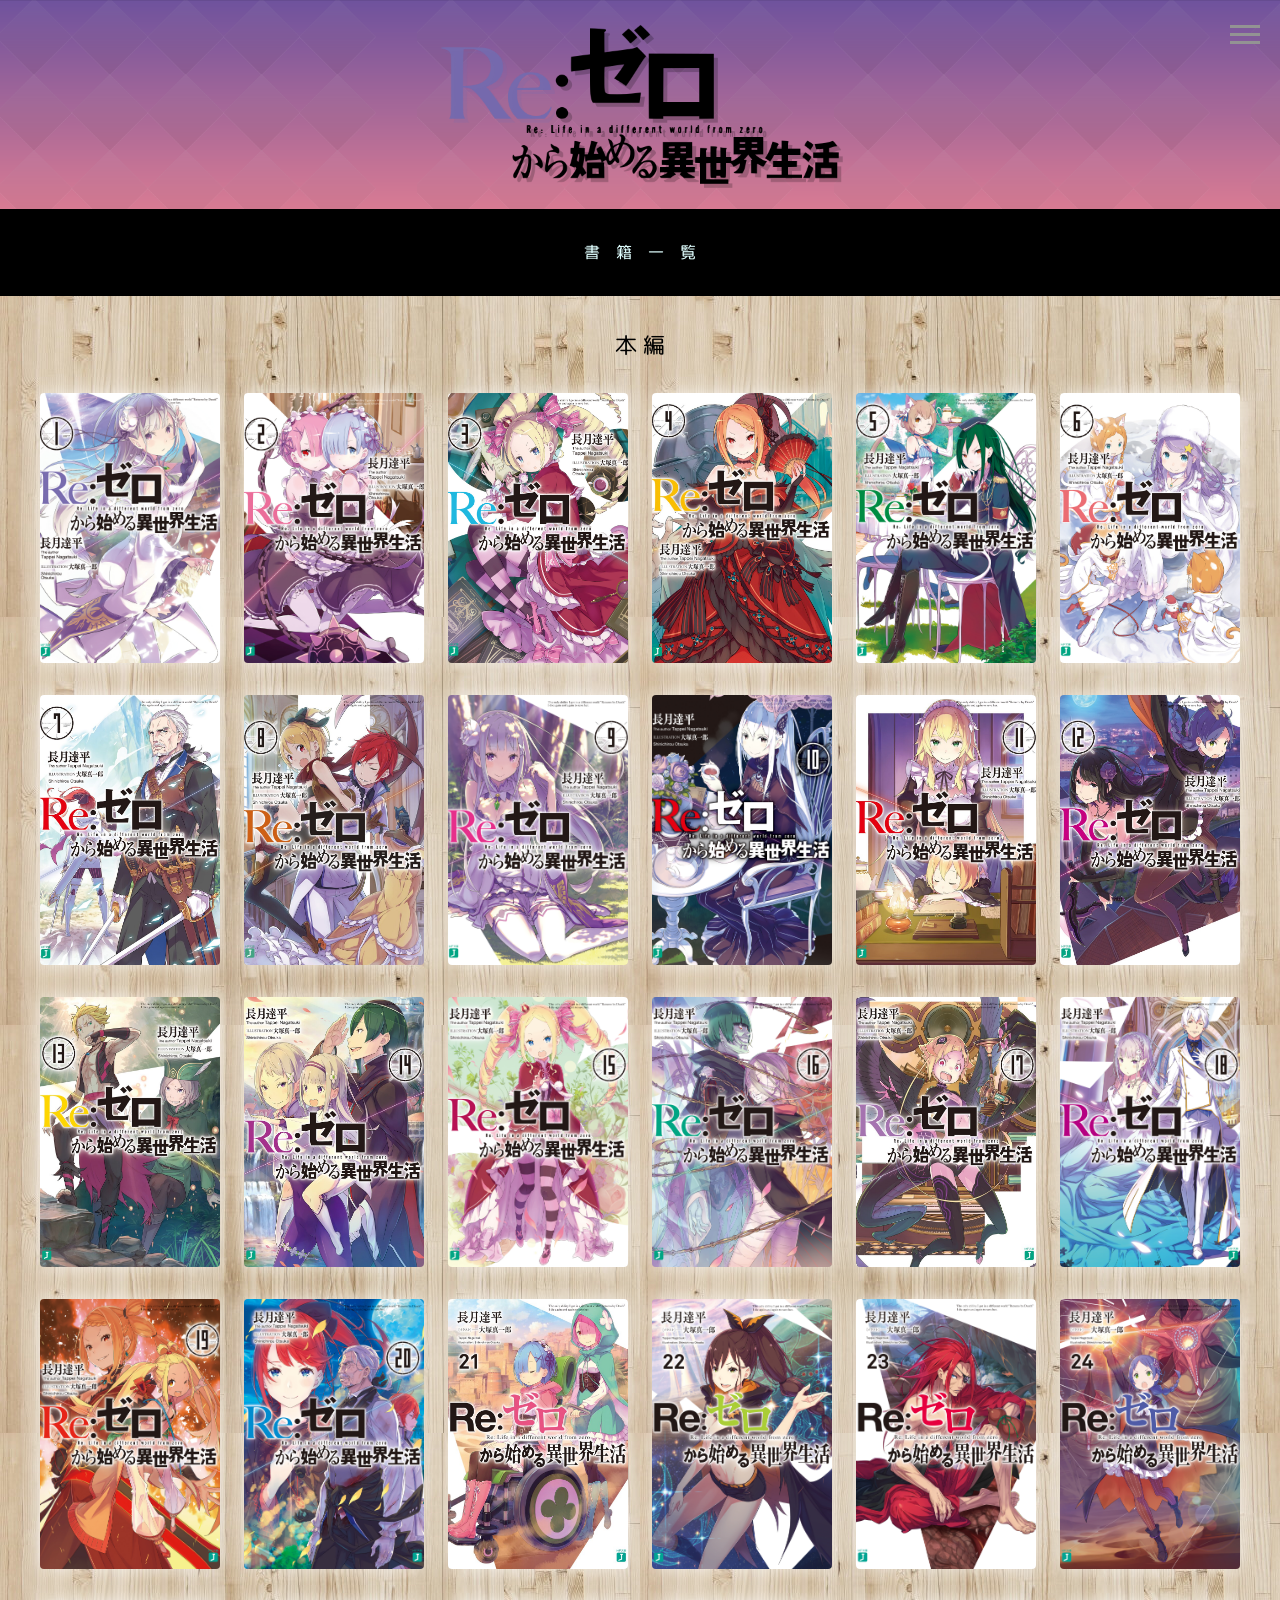
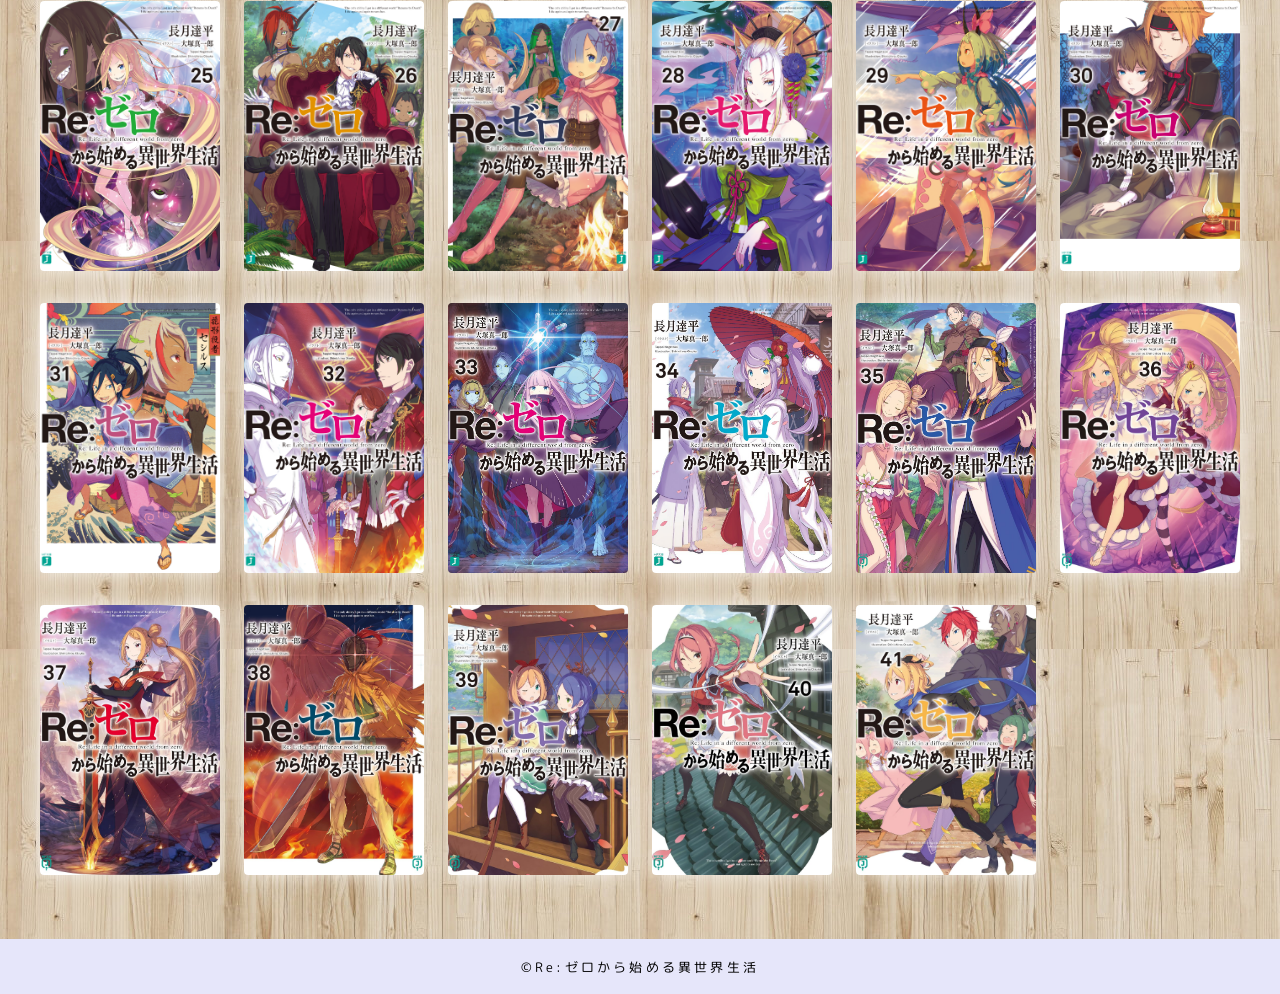
==== commit de5bf197: "・json移動 ・レイアウト変更" ====
--- a/index.html
+++ b/index.html
@@ -57,15 +57,13 @@
     <h1>書籍一覧</h1>
     <h2 id="honpen">本編</h2>
 
-    <div id="book-list"></div>
+    <div id="book-list" data-category="main"></div>
 
   </main>
 
   <footer>
     <small>©Re:ゼロから始める異世界生活</small>
   </footer>
-
-  <script src="js/bookcard.js"></script>
   <script src="js/main.js"></script>
 
 </body>
--- a/style.css
+++ b/style.css
@@ -8,6 +8,10 @@
 
 body {
   margin: 0;
+}
+
+body.modal-open {
+  overflow: hidden;
 }
 
 img {
@@ -33,35 +37,33 @@
   color: #555;
   background: #fff;
   opacity: 0;
+  z-index: 8;
 }
 
 .pagetop:hover {
   box-shadow: 0 0 32px #555;
 }
 
-/* メニューのスタイル */
+/* メニュー */
 .menu {
   position: fixed;
   top: 0;
-  right: -100%; /* 初期状態では画面の外に隠れている */
+  right: -100%;
   width: 300px;
   height: 100%;
-  background-color: #000000;
-  opacity: 0.9;
+  background-color: #000;
   color: #333;
-  transition: right 0.3s ease; /* スライドインのアニメーション */
+  transition: right 0.3s ease;
   padding: 20px;
   box-sizing: border-box;
   z-index: 10;
   opacity: 0.9;
 }
 
-/* メニューが開いているとき */
 .menu.open {
   right: 0;
 }
 
-/* ボタンのスタイル */
 .hamburger {
   position: fixed;
   top: 20px;
@@ -80,7 +82,6 @@
   transition: 0.4s;
 }
 
-/* バツ印に変化するスタイル */
 .hamburger.active span:nth-child(1) {
   transform: rotate(45deg) translate(5px, 5px);
 }
@@ -93,7 +94,6 @@
   transform: rotate(-45deg) translate(6px, -6px);
 }
 
-/* メニューリストのスタイル */
 .menu ul {
   list-style-type: none;
   padding: 0;
@@ -102,26 +102,23 @@
 
 .menu li {
   padding: 20px 0;
-  border-bottom: 1px solid #ffffff;
-}
-
-.menu li a {
-  color: #ffffff;
+  border-bottom: 1px solid #fff;
+}
+
+.menu li a,
+.non {
+  color: #fff;
   text-decoration: none;
   display: block;
 }
 
 .non {
-  color: #ffffff;
-  text-decoration: none;
-  display: block;
   opacity: 0.7;
 }
 
 /* ヘッダー */
 header {
   background-image: url(background-header.png);
-  background-size: cover;
   background-size: contain;
   text-align: center;
 }
@@ -132,7 +129,7 @@
 }
 
 header img {
-  margin: 24px 0; 
+  margin: 24px 0;
   position: absolute;
 }
 
@@ -143,42 +140,6 @@
   opacity: 0.2;
 }
 
-/* ヘッダーメニューいったん非表示 */
-/* ul {
-  display: flex;
-  justify-content: center;
-  background-color: lavenderblush;
-  padding: 0;
-  margin: 0;
-}
-
-li {
-  display: inline-block;
-  overflow: hidden;
-  list-style: none;
-  box-sizing: border-box;
-  width: 25%;
-  margin: 0;
-  border:1px double #eee;
-}
-
-nav a {
-  height: 64px;
-  display: grid;
-  text-align:center;
-  place-items: center;  
-  color: #555;
-  font-size: 16px;
-  text-decoration: none;
-  letter-spacing: 0.2em;
-  text-indent: 0.2em;
-}
-
-nav a:hover {
-  background-color: #ccc;
-} */
-/* ヘッダーメニューここまで */
-
 /* メイン */
 main {
   margin: 0;
@@ -186,6 +147,7 @@
   text-align: center;
   background-image: url(background.jpg);
   color: lightcyan;
+  min-height: 70vh;
 }
 
 h1 {
@@ -208,90 +170,217 @@
   text-indent: 0.3em;
 }
 
-.container {
-  background-color: rgba(85, 85, 85, 0.7);
-  display: flex;
+/* 書籍画像一覧 */
+#book-list {
+  width: min(1200px, calc(100% - 48px));
+  margin: 0 auto;
+  display: grid;
+  grid-template-columns: repeat(auto-fill, minmax(180px, 1fr));
+  gap: 32px 24px;
+  align-items: start;
+}
+
+.book-card {
+  position: relative;
+  display: block;
+  width: 100%;
+  padding: 0;
+  border: 0;
+  background: transparent;
+  cursor: pointer;
+  overflow: hidden;
+  border-radius: 4px;
+  box-shadow: 0 0 20px rgba(255, 255, 255, 0.72);
+  transition: transform 0.2s ease, box-shadow 0.2s ease;
+}
+
+.book-card:hover,
+.book-card:focus-visible {
+  transform: translateY(-5px);
+  box-shadow: 0 10px 32px rgba(0, 0, 0, 0.45);
+  outline: none;
+}
+
+.book-card img {
+  display: block;
+  width: 100%;
+  height: auto;
+  aspect-ratio: 2 / 3;
+  object-fit: cover;
+}
+
+/* ホバー時はタイトルだけを画像上に表示 */
+.book-card__title {
+  position: absolute;
+  inset: auto 0 0;
+  padding: 44px 14px 14px;
+  color: #fff;
+  background: linear-gradient(transparent, rgba(0, 0, 0, 0.92));
+  font-size: 15px;
+  line-height: 1.6;
+  letter-spacing: 0.06em;
+  text-align: left;
+  opacity: 0;
+  transform: translateY(8px);
+  transition: opacity 0.2s ease, transform 0.2s ease;
+  pointer-events: none;
+}
+
+.book-card:hover .book-card__title,
+.book-card:focus-visible .book-card__title {
+  opacity: 1;
+  transform: translateY(0);
+}
+
+/* 詳細モーダル */
+.book-modal {
+  position: fixed;
+  inset: 0;
+  z-index: 100;
+  display: grid;
+  place-items: center;
+  padding: 24px;
   box-sizing: border-box;
-  width: calc(100% - 80px);
-  max-width: 1000px;
-  margin: 0px auto 48px;
-  padding: 52px 48px 40px;
-}
-
-main img {
-  box-shadow: 0 0 24px white;
-  height: 400px;
-}
-
-.intro {
-  margin: 8px 0 0 48px;
+}
+
+.book-modal__backdrop {
+  position: absolute;
+  inset: 0;
+  background: rgba(0, 0, 0, 0.78);
+  backdrop-filter: blur(4px);
+}
+
+.book-modal__panel {
+  position: relative;
+  z-index: 1;
+  width: min(920px, 100%);
+  max-height: min(82vh, 760px);
+  display: grid;
+  grid-template-columns: minmax(220px, 320px) minmax(0, 1fr);
+  gap: 32px;
+  overflow: auto;
+  box-sizing: border-box;
+  padding: 32px;
+  border-radius: 10px;
+  background: rgba(27, 27, 27, 0.98);
+  color: #f7f7f7;
+  box-shadow: 0 24px 70px rgba(0, 0, 0, 0.58);
   text-align: left;
 }
 
-h3 {
-  font-size: 24px;
-  box-sizing: border-box;
-  margin: 0;
-  padding: 0 0 0.1em;
-  border-bottom: 2px double black;
-  letter-spacing: 0.2em;
-}
-
-p {
-  margin: 0;
-  padding: 16px 0 0 0;
-  line-height: 1.8em;
-  letter-spacing: 0.2em;
-}
-
-main a {
-  display: block;
-  margin-top: 96px;
-  color: whitesmoke;
-  letter-spacing: 0.2em;
-  text-indent: 0.2em;
+.book-modal__close {
+  position: absolute;
+  top: 10px;
+  right: 14px;
+  border: 0;
+  background: transparent;
+  color: #fff;
+  font-size: 36px;
+  line-height: 1;
+  cursor: pointer;
+}
+
+.book-modal__close:focus-visible {
+  outline: 2px solid #fff;
+  outline-offset: 3px;
+}
+
+.book-modal__image-wrap {
+  align-self: start;
+}
+
+.book-modal__image {
+  display: block;
+  width: 100%;
+  height: auto;
+  box-shadow: 0 0 24px rgba(255, 255, 255, 0.38);
+}
+
+.book-modal__content {
+  padding: 8px 8px 8px 0;
+}
+
+.book-modal__title {
+  margin: 0 40px 0 0;
+  padding-bottom: 14px;
+  border-bottom: 1px solid rgba(255, 255, 255, 0.35);
+  font-size: clamp(20px, 2.5vw, 28px);
+  line-height: 1.5;
+  letter-spacing: 0.08em;
+}
+
+.book-modal__description {
+  margin: 0;
+  padding-top: 22px;
+  font-size: 15px;
+  line-height: 1.9;
+  letter-spacing: 0.06em;
+}
+
+.load-error {
+  grid-column: 1 / -1;
+  margin: 0;
+  padding: 24px;
+  background: rgba(0, 0, 0, 0.75);
+  color: #fff;
+  line-height: 1.8;
 }
 
 /* フッター */
 footer {
-  margin: 0; 
+  margin: 0;
   padding: 16px 0;
   text-align: center;
   background: lavender;
   letter-spacing: 0.2em;
 }
 
-/* 画面幅切り替え */
-@media (max-width: 816px){
-
-  .main {
+@media (max-width: 700px) {
+  header img {
+    width: min(400px, calc(100% - 48px));
+    height: auto;
+  }
+
+  #book-list {
+    width: min(100% - 32px, 640px);
+    grid-template-columns: repeat(2, minmax(0, 1fr));
+    gap: 20px 14px;
+  }
+
+  .book-modal {
+    padding: 14px;
+  }
+
+  .book-modal__panel {
+    max-height: 90vh;
+    grid-template-columns: 1fr;
+    gap: 22px;
+    padding: 42px 20px 24px;
+  }
+
+  .book-modal__image {
+    width: min(260px, 80%);
     margin: 0 auto;
   }
 
-  .main img {
-    width: calc(100% - 32px);
-    height: auto;
-  }
-
-  .container {
-    display: inline-block;
+  .book-modal__content {
+    padding: 0;
+  }
+
+  .book-modal__title {
+    margin-right: 0;
     text-align: center;
-    padding: 32px;
-  }
-
-  .intro {
-    margin: 0;
-  }
-
-  h3 {
-    text-align: center;
-    margin-top: 32px;
-  }
-
-  p {
-    margin: 0;
-    padding: 32px 0 0 0;
-    line-height: 1.8em;
-    letter-spacing: 0.3em;
-  }
-}+  }
+}
+
+@media (max-width: 420px) {
+  #book-list {
+    grid-template-columns: repeat(2, minmax(0, 1fr));
+    gap: 16px 10px;
+  }
+
+  .book-card__title {
+    padding: 36px 10px 10px;
+    font-size: 12px;
+  }
+}
